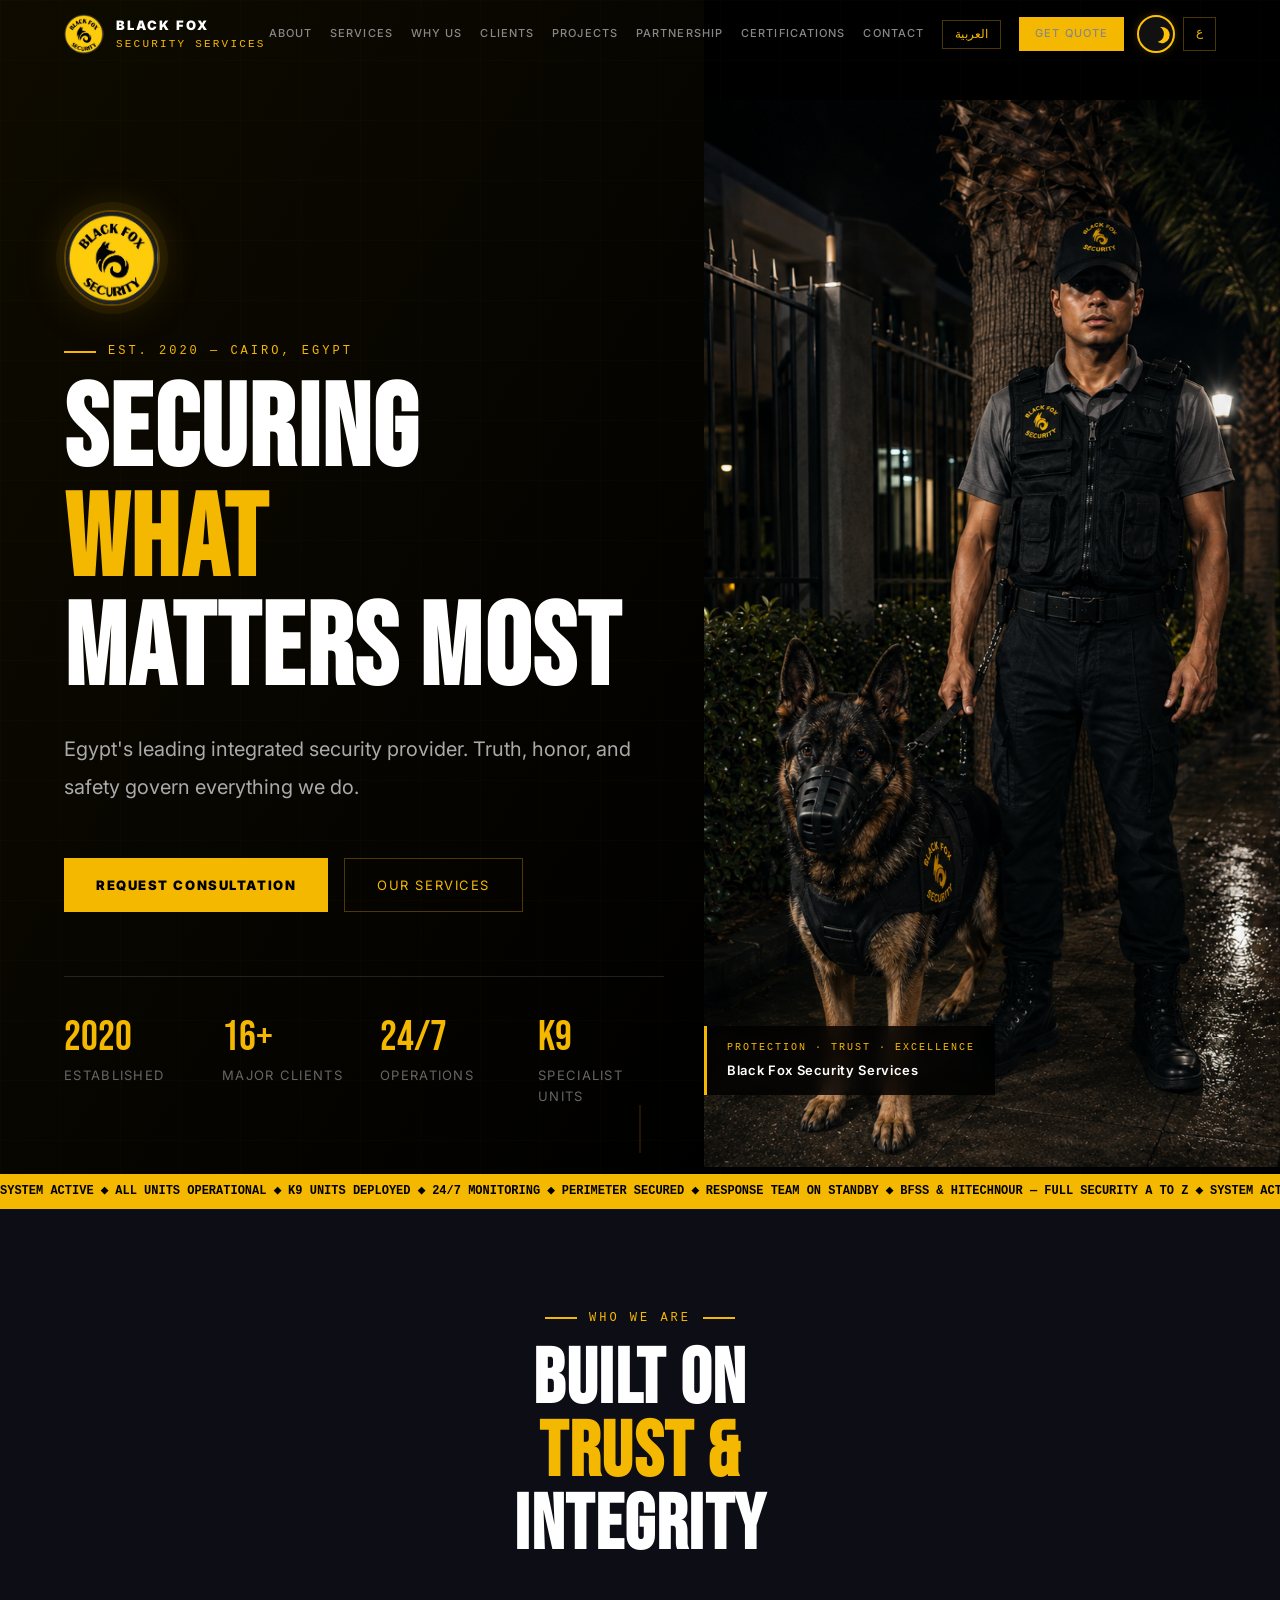
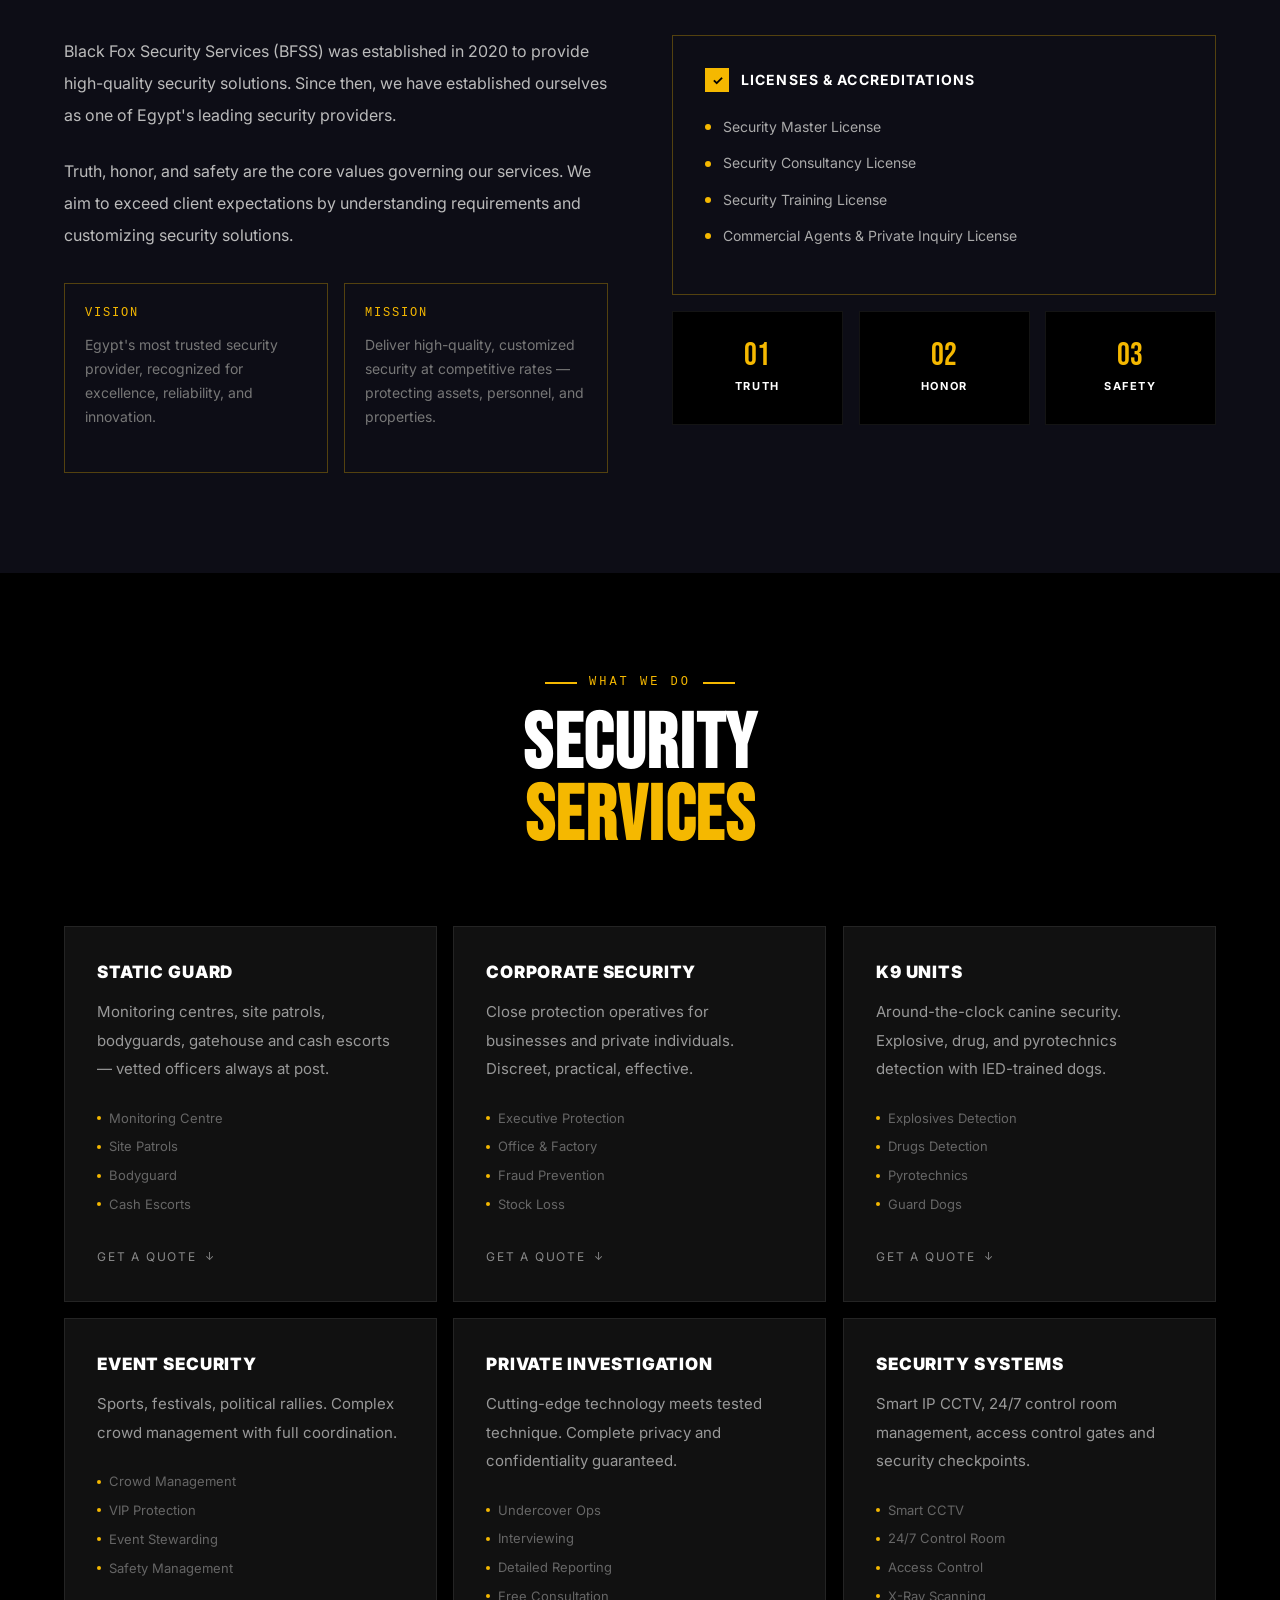
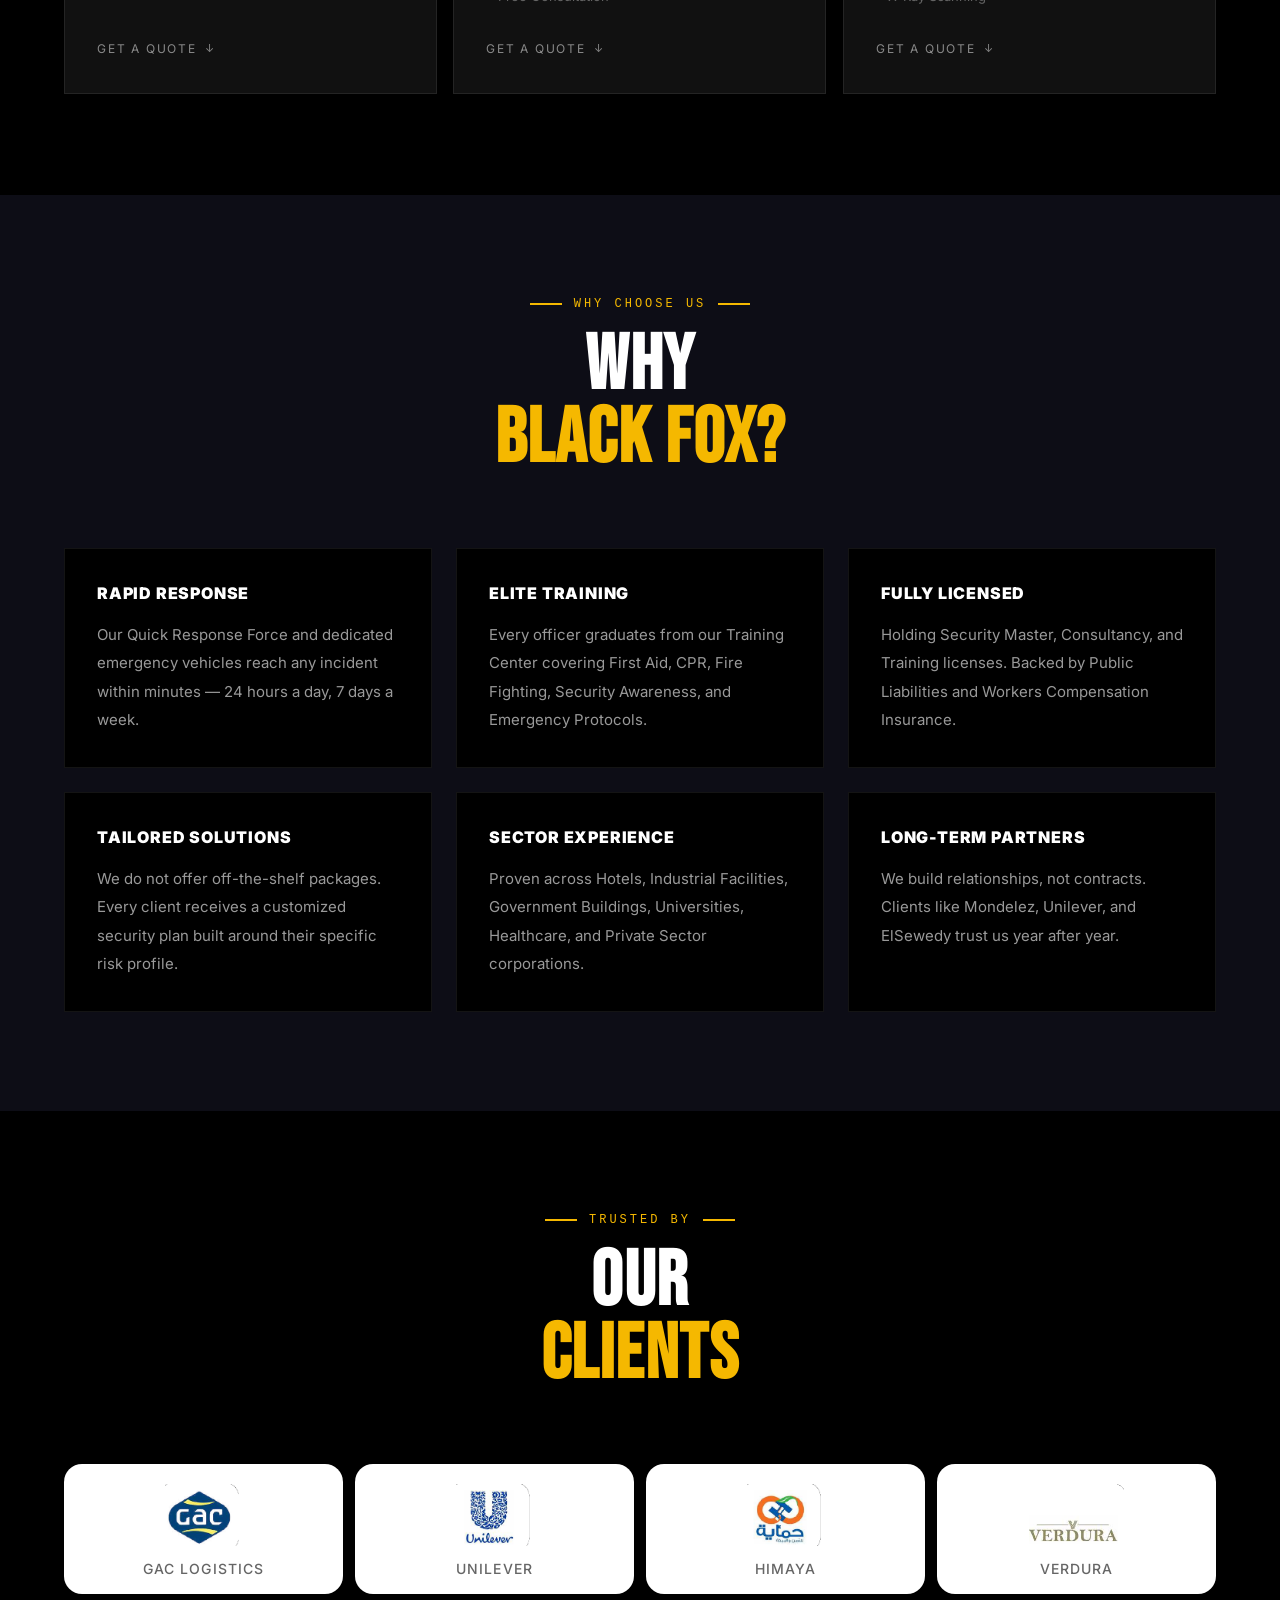
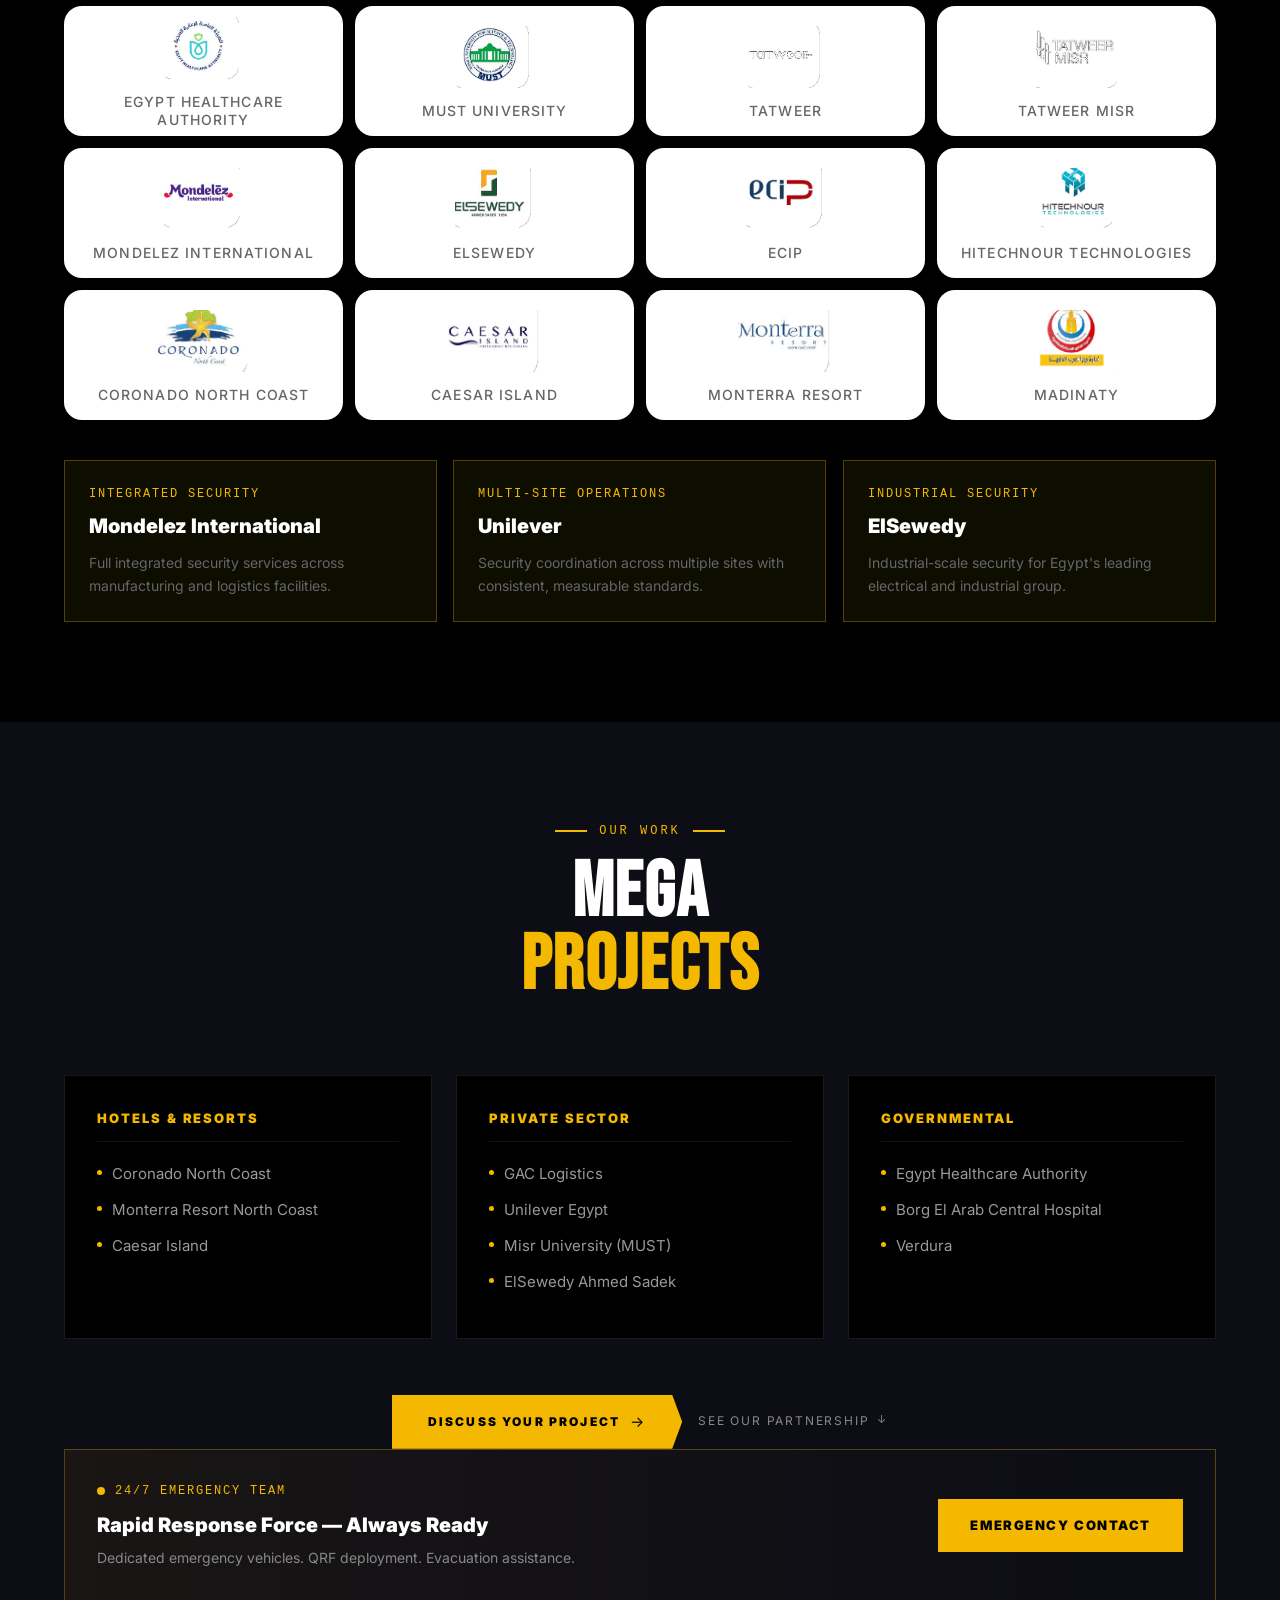
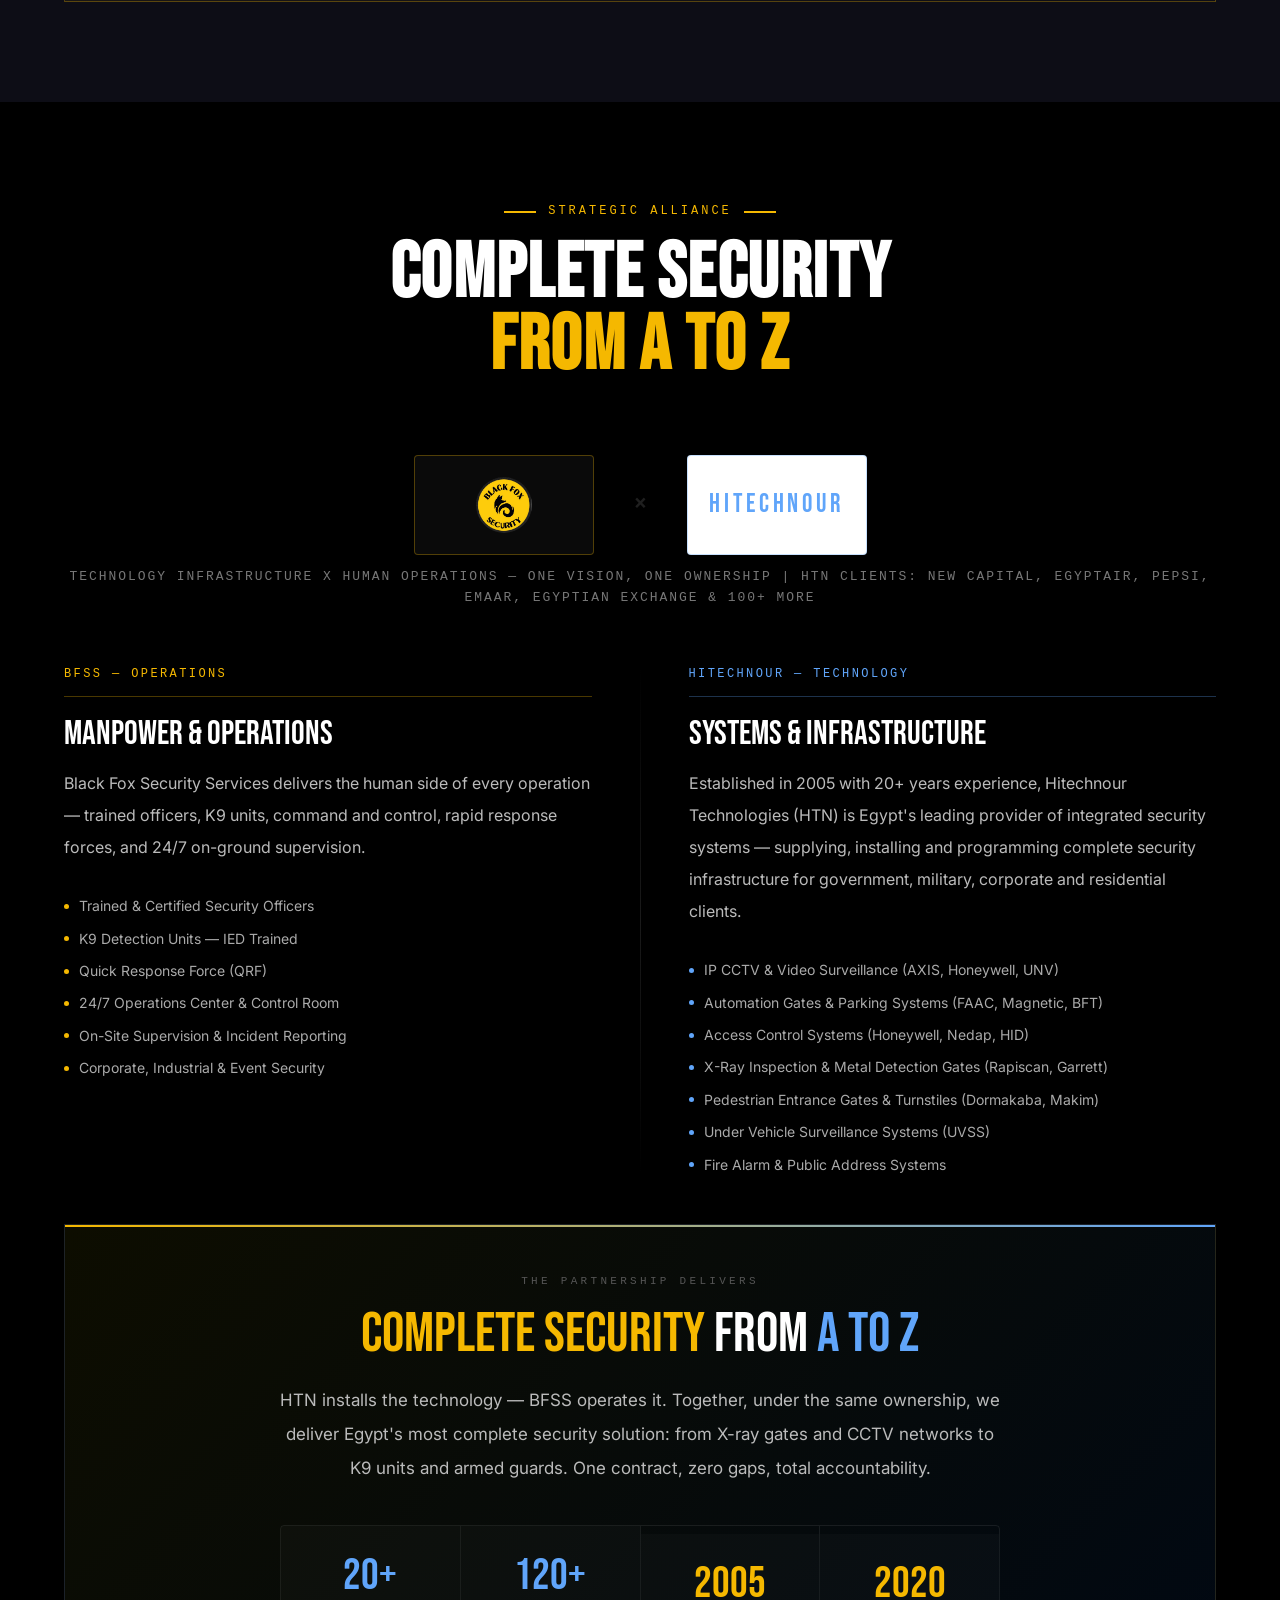
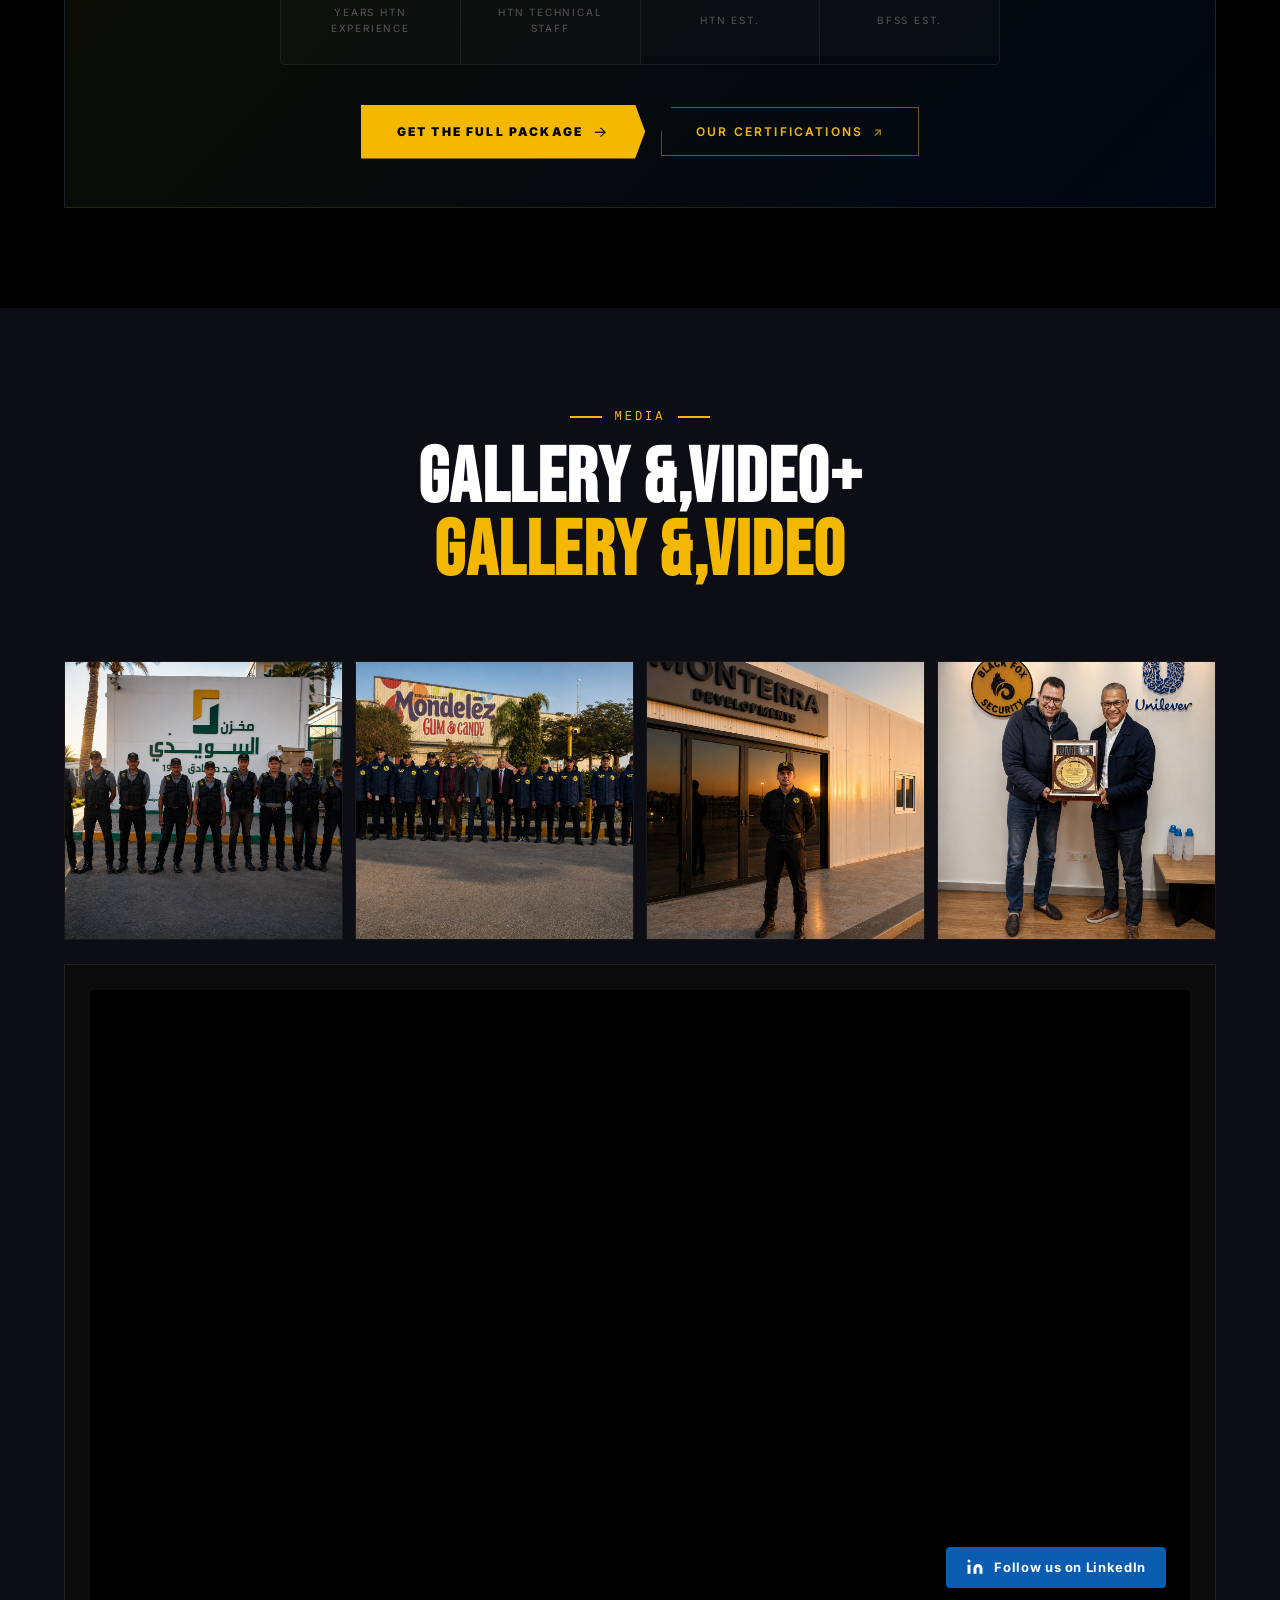
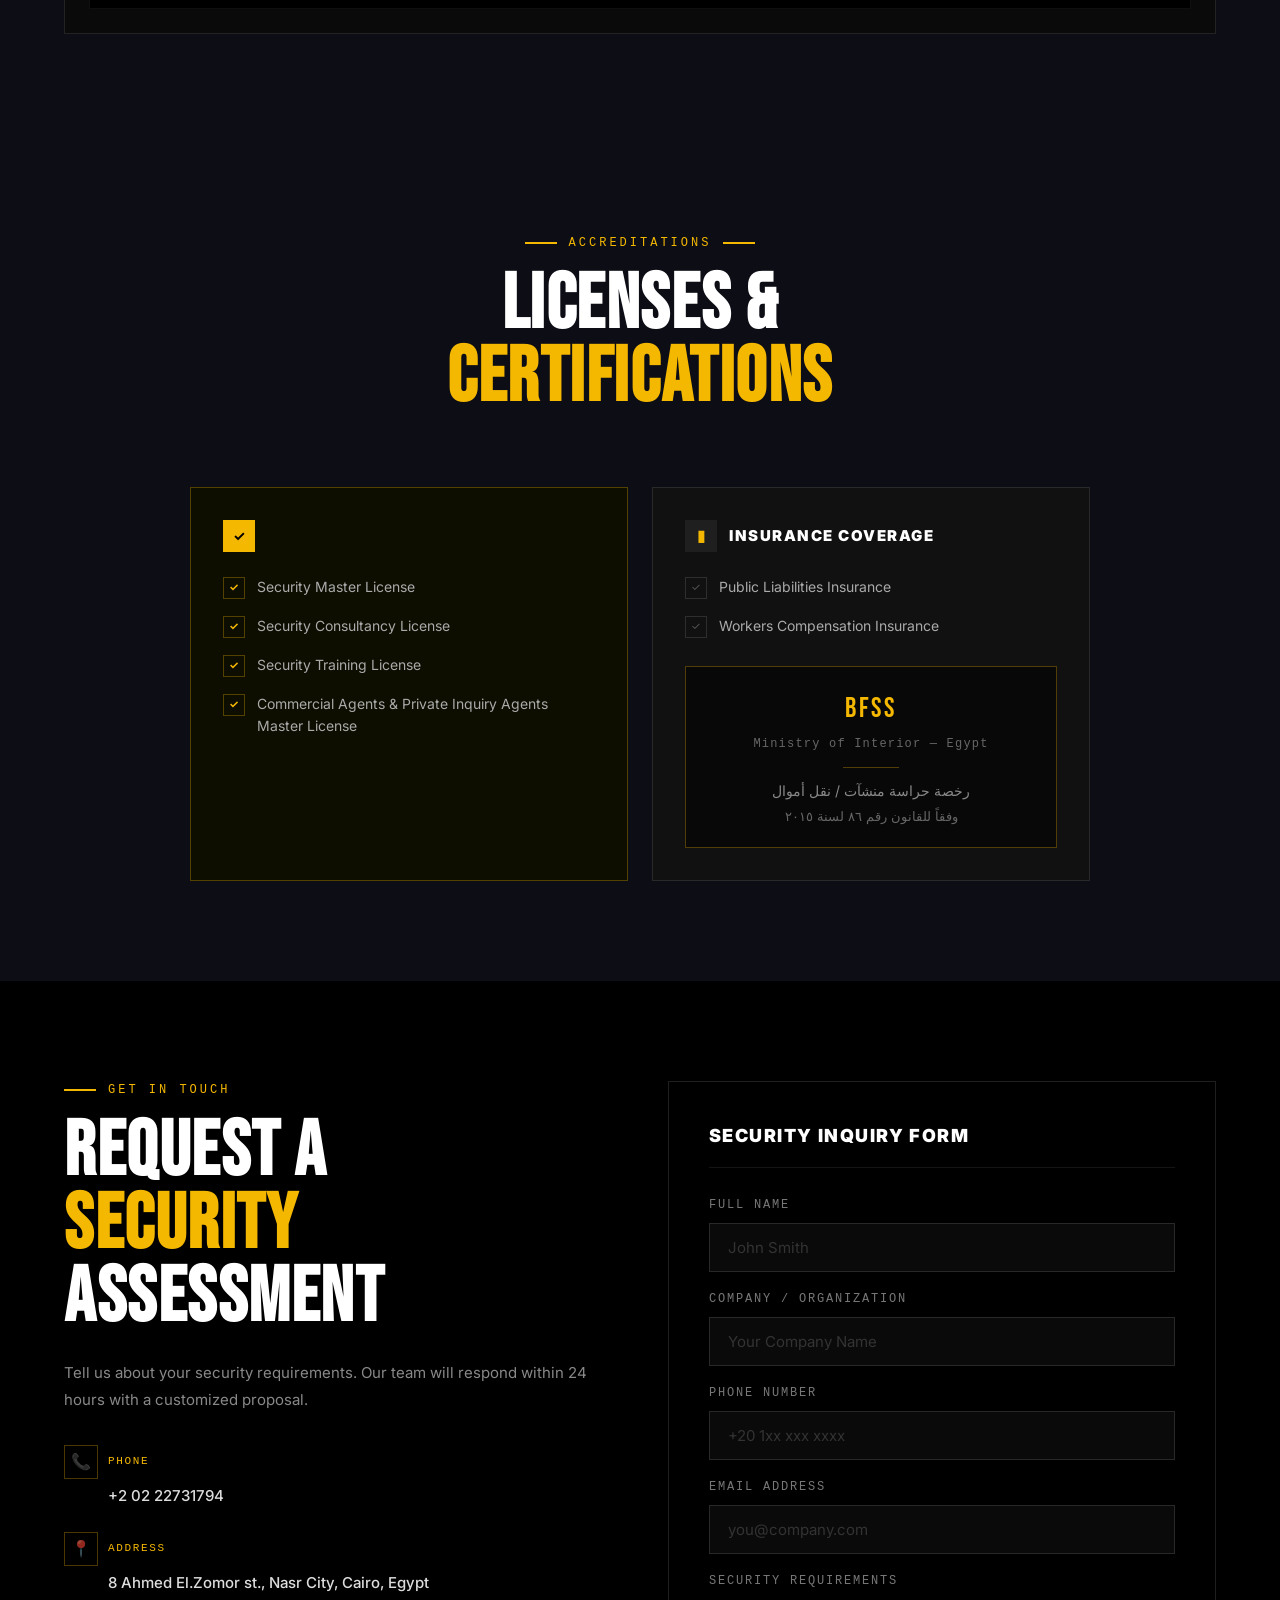
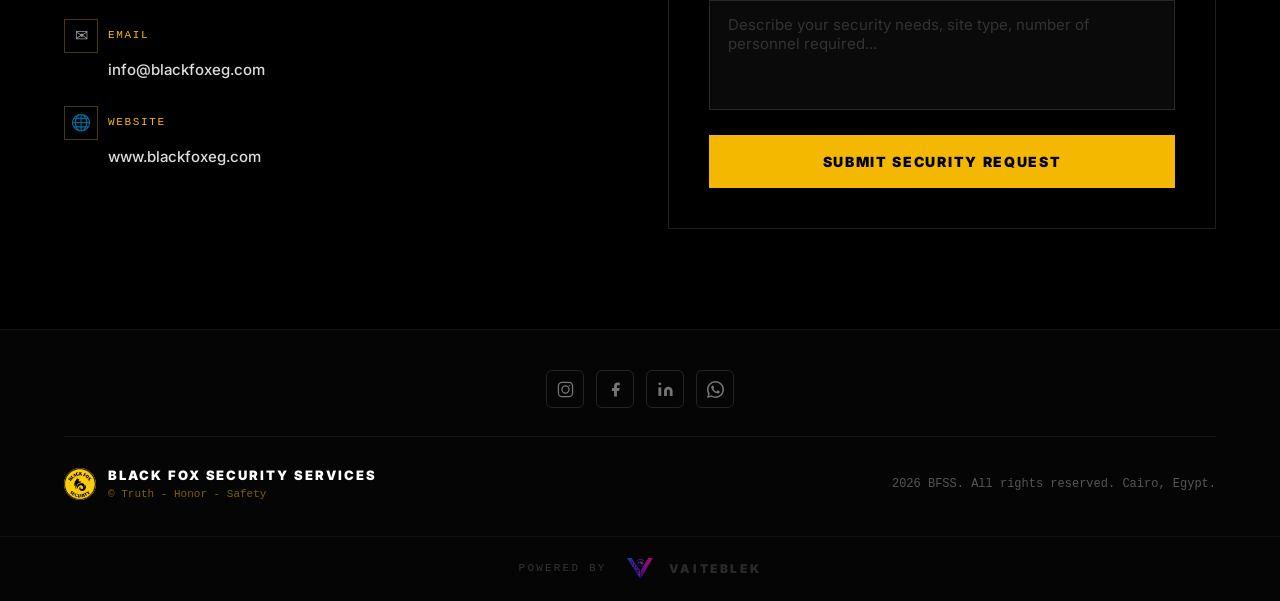
==== index.html @ 3b4cc22f "Update index.html" ====
<!DOCTYPE html>
<html lang="en" dir="ltr">
<head>
<meta charset="UTF-8"/>
<meta name="viewport" content="width=device-width,initial-scale=1.0"/>
<title>Black Fox Security Services</title>
<link rel="preconnect" href="https://fonts.googleapis.com"/>
<link href="https://fonts.googleapis.com/css2?family=Bebas+Neue&family=Inter:wght@400;500;600;700;900&family=Cairo:wght@400;600;700;900&display=swap" rel="stylesheet"/>
<link rel="stylesheet" href="assets/css/main.css">
</head>
<body>

<nav id="nav">
  <div class="wrap nav-i">
    <a href="#home" class="logo">
      <div class="logo-c" id="nav-logo-c" style="background:transparent;padding:0;overflow:hidden"><img src="" alt="Black Fox Security" id="nav-logo-img" style="width:100%;height:100%;object-fit:cover;border-radius:50%"/></div>
      <div><div class="logo-n">Black Fox</div><div class="logo-s">SECURITY SERVICES</div></div>
    </a>
    <div class="nav-links" id="nav-links"></div>
    <div style="display:flex;align-items:center;gap:8px">
<button id="theme-toggle" class="theme-toggle-btn"></button>
<a href="ar.html" class="btn-lang" id="lang-mob">&#1593;</a>
      <button class="hamburger" id="hamburger">&#9776;</button>
    </div>
  </div>
  <div class="mob-menu" id="mob-menu"><div id="mob-links"></div></div>
</nav>

<section id="home">
  <div class="h-grid"></div><div class="h-glow"></div>
  <div class="h-layout">
    <div class="h-col-text">
      <div class="h-content anim-fadeup">
        <div id="h-ey" class="anim-fadeup delay-1"></div>
        <h1 class="h-h1 anim-fadeup delay-2" id="h-h1"></h1>
        <p class="h-sub anim-fadeup delay-3" id="h-sub"></p>
        <div class="h-btns anim-fadeup delay-4">
          <a href="#contact" class="btn-p" id="h-c1"></a>
          <a href="#services" class="btn-s" id="h-c2"></a>
        </div>
        <div class="h-stats" id="h-stats"></div>
      </div>
    </div>
    <div class="h-photo anim-fadeup delay-2">
      <div class="h-photo-badge">
        <div class="h-photo-badge-t">Protection · Trust · Excellence</div>
        <div class="h-photo-badge-v">Black Fox Security Services</div>
      </div>
    </div>
  </div>
  <div class="scroll-l"><div></div></div>
  <!-- TICKER inside hero at bottom -->
  <div class="hero-ticker-wrap">
    <div id="ticker"><span id="tkr"></span></div>
  </div>
</section>

<section id="about">
  <div class="wrap">
    <div class="sec-c"><div id="a-ey" class="anim-fadeup"></div><div id="a-h" class="anim-fadeup delay-1"></div></div>
    <div class="ab-grid anim-fadeup delay-2">
      <div class="ab-text">
        <p id="a-p1"></p><p id="a-p2"></p>
        <div class="ab-cards">
          <div class="ab-card"><div class="ab-clbl" id="a-vl"></div><p id="a-vt"></p></div>
          <div class="ab-card"><div class="ab-clbl" id="a-ml"></div><p id="a-mt"></p></div>
        </div>
      </div>
      <div>
        <div class="lic-box">
          <div class="lic-hdr"><div class="lic-chk">&#10003;</div><span id="a-lict"></span></div>
          <div class="lic-row"><div class="lic-dot"></div><span id="lic1"></span></div>
          <div class="lic-row"><div class="lic-dot"></div><span id="lic2"></span></div>
          <div class="lic-row"><div class="lic-dot"></div><span id="lic3"></span></div>
          <div class="lic-row"><div class="lic-dot"></div><span id="lic4"></span></div>
        </div>
        <div class="vals" id="a-vals"></div>
      </div>
    </div>
  </div>
</section>

<section id="services">
  <div class="wrap">
    <div class="sec-c"><div id="sv-ey" class="anim-fadeup"></div><div id="sv-h" class="anim-fadeup delay-1"></div></div>
    <div class="sv-grid anim-scale delay-2" id="sv-grid"></div>
  </div>
</section>

<section id="why">
  <div class="wrap">
    <div class="sec-c"><div id="wy-ey" class="anim-fadeup"></div><div id="wy-h" class="anim-fadeup delay-1"></div></div>
    <div class="wy-grid anim-scale delay-2" id="wy-grid"></div>
  </div>
</section>

<section id="clients">
  <div class="wrap">
    <div class="sec-c"><div id="cl-ey" class="anim-fadeup"></div><div id="cl-h" class="anim-fadeup delay-1"></div></div>
    <div class="cl-grid anim-fadeup delay-2" id="cl-grid"></div>
    <div class="st-grid anim-fadeup delay-3" id="cl-stories"></div>
  </div>
</section>

<section id="projects">
  <div class="wrap">
    <div class="sec-c"><div id="pr-ey" class="anim-fadeup"></div><div id="pr-h" class="anim-fadeup delay-1"></div></div>
    <div class="pr-grid anim-scale delay-2" id="pr-grid"></div>
    <div class="sec-cta anim-fadeup delay-2" id="pr-cta"></div>
    <div class="emrg anim-fadeup delay-3">
      <div>
        <div class="emrg-badge"><div class="emrg-dot"></div><span id="e-label"></span></div>
        <div class="emrg-t" id="e-title"></div>
        <div class="emrg-s" id="e-sub"></div>
      </div>
      <a href="#contact" class="btn-p" id="e-btn"></a>
    </div>
  </div>
</section>

<section id="partnership">
  <div class="wrap">
    <div class="sec-c"><div id="ps-ey" class="anim-fadeup"></div><div id="ps-h" class="anim-fadeup delay-1"></div></div>
    <div class="ps-logos anim-scale delay-1">
      <div class="ps-logo bfss" style="padding:8px 16px;"><img src="" id="ps-logo-img" alt="Black Fox Security" style="height:56px;width:56px;border-radius:50%;object-fit:cover;display:block;"/></div>
      <div class="ps-x">&#215;</div>
      <div class="ps-logo ht" id="ht-logo-box"><img src="" id="ht-logo-img" class="ht-logo-img" alt="Hitechnour Technologies"/><span class="ht-logo-fallback" style="font-family:var(--bebas);font-size:26px;letter-spacing:.15em;color:#60a5fa;display:none">HITECHNOUR</span></div>
    </div>
    <div class="ps-tagline anim-fadein delay-2" id="ps-tagline"></div>
    <div class="ps-grid anim-fadeup delay-2">
      <div class="ps-col bfss">
        <div class="ps-lbl" id="ps-bfss-lbl"></div>
        <div class="ps-ttl" id="ps-bfss-ttl"></div>
        <p class="ps-desc" id="ps-bfss-desc"></p>
        <ul class="ps-items" id="ps-bfss-items"></ul>
      </div>
      <div class="ps-div"></div>
      <div class="ps-col ht">
        <div class="ps-lbl" id="ps-ht-lbl"></div>
        <div class="ps-ttl" id="ps-ht-ttl"></div>
        <p class="ps-desc" id="ps-ht-desc"></p>
        <ul class="ps-items" id="ps-ht-items"></ul>
      </div>
    </div>
    <div class="ps-result anim-scale delay-3">
      <div class="ps-rlbl" id="ps-rlbl"></div>
      <div class="ps-rttl" id="ps-rttl"></div>
      <p class="ps-rdesc" id="ps-rdesc"></p>
      <div class="ps-stats" id="ps-stats"></div>
    <div class="sec-cta anim-fadeup delay-3" id="ps-cta" style="margin-top:40px"></div>
  </div>
</section>

<section id="media">
  <div class="wrap">
    <div class="sec-c"><div id="md-ey" class="anim-fadeup"></div><div id="md-h" class="anim-fadeup delay-1"></div></div>
    <div class="md-imgs">
      <div class="md-slot md-filled"><img src="assets/images/media/sweydi.png" alt="مخزن السويدي — Black Fox Security" style="display:block"/><div class="md-overlay"><span class="md-caption">مخزن السويدي</span></div></div>
      <div class="md-slot md-filled"><img src="assets/images/media/mondelez_team.png" alt="Mondelēz — Black Fox Security" style="display:block"/><div class="md-overlay"><span class="md-caption">Mondelēz Gum &amp; Candy</span></div></div>
      <div class="md-slot md-filled"><img src="assets/images/media/monterra_guard.png" alt="Monterra Developments — Black Fox Security" style="display:block"/><div class="md-overlay"><span class="md-caption">Monterra Developments</span></div></div>
      <div class="md-slot md-filled"><img src="assets/images/media/unilever_award.png" alt="Unilever — Black Fox Security" style="display:block"/><div class="md-overlay"><span class="md-caption">Unilever</span></div></div>
    </div>
    <div class="vid-wrap">
      <div class="vid-frame" id="vid-frame">
        <video
          src="assets/images/media/k9_patrol.mp4"
          autoplay muted loop playsinline
          class="vid-player"
          poster=""
        ></video>
        <div class="vid-overlay">
          <a href="https://www.linkedin.com/company/black-fox-security-services-bfss-60b719219"
             target="_blank" rel="noopener"
             class="vid-li-btn">
            <svg viewBox="0 0 24 24" fill="currentColor" style="width:18px;height:18px"><path d="M16 8a6 6 0 0 1 6 6v7h-4v-7a2 2 0 0 0-4 0v7h-4v-7a6 6 0 0 1 6-6z"/><rect x="2" y="9" width="4" height="12"/><circle cx="4" cy="4" r="2"/></svg>
            <span id="vid-li-label">Follow us on LinkedIn</span>
          </a>
        </div>
      </div>
    </div>
  </div>
</section>

<section id="certs">
  <div class="wrap">
    <div class="sec-c"><div id="cr-ey" class="anim-fadeup"></div><div id="cr-h" class="anim-fadeup delay-1"></div></div>
    <div class="cr-grid anim-fadeup delay-2">
      <div class="cr-box">
        <div class="cr-hdr"><div class="cr-ico">&#10003;</div><h3 id="cr-ll"></h3></div>
        <div id="cr-lics"></div>
      </div>
      <div class="cr-box2">
        <div class="cr-hdr"><div class="cr-ico2">&#9646;</div><h3 id="cr-il"></h3></div>
        <div id="cr-ins"></div>
        <div class="cr-plate">
          <div class="cr-plate-brand">BFSS</div>
          <div class="cr-plate-sub">Ministry of Interior &mdash; Egypt</div>
          <div class="cr-plate-div"></div>
          <div class="cr-plate-ar">&#1585;&#1582;&#1589;&#1577; &#1581;&#1585;&#1575;&#1587;&#1577; &#1605;&#1606;&#1588;&#1570;&#1578; / &#1606;&#1602;&#1604; &#1571;&#1605;&#1608;&#1575;&#1604;</div>
          <div class="cr-plate-ar2">&#1608;&#1601;&#1602;&#1575;&#1611; &#1604;&#1604;&#1602;&#1575;&#1606;&#1608;&#1606; &#1585;&#1602;&#1605; &#1640;&#1638; &#1604;&#1587;&#1606;&#1577; &#1634;&#1632;&#1633;&#1637;</div>
        </div>
      </div>
    </div>
  </div>
</section>

<section id="contact">
  <div class="wrap">
    <div class="ct-grid anim-fadeup delay-1">
      <div>
        <div id="ct-ey" class="anim-fadeup"></div>
        <div id="ct-h"></div>
        <p id="ct-sub" style="color:#888;margin-top:24px;line-height:1.8;font-size:15px"></p>
        <div class="ct-info-items" id="ct-info"></div>
      </div>
      <div class="ct-form">
        <form id="ct-form" onsubmit="submitForm(event)">
          <div class="form-ttl" id="ct-ftitle"></div>
          <div id="ct-fields"></div>
          <button type="submit" class="form-sub" id="ct-submit"></button>
        </form>
        <div class="form-ok" id="ct-ok">
          <div class="ok-ico">&#10003;</div>
          <div class="ok-ttl" id="ct-sttl"></div>
          <div class="ok-msg" id="ct-smsg"></div>
        </div>
      </div>
    </div>
  </div>
</section>

<footer>
  <div class="wrap">
    <div class="ft-main">

      <!-- ① Social icons — full width, perfectly centered -->
      <div class="ft-social-bar">
        <div class="ft-social">
          <a href="https://www.instagram.com/blackfoxegsecurity?igsi=MTMwbHVkeTRtbTA5Nw==" target="_blank" rel="noopener" class="ft-soc-link" aria-label="Instagram">
          <svg viewBox="0 0 24 24" fill="none" stroke="currentColor" stroke-width="1.8" stroke-linecap="round" stroke-linejoin="round"><rect x="2" y="2" width="20" height="20" rx="5"/><circle cx="12" cy="12" r="5"/><circle cx="17.5" cy="6.5" r="1" fill="currentColor" stroke="none"/></svg>
        </a>
        <a href="https://www.facebook.com/share/19FrDhHLax/" target="_blank" rel="noopener" class="ft-soc-link" aria-label="Facebook">
          <svg viewBox="0 0 24 24" fill="currentColor"><path d="M18 2h-3a5 5 0 0 0-5 5v3H7v4h3v8h4v-8h3l1-4h-4V7a1 1 0 0 1 1-1h3z"/></svg>
        </a>
        <a href="https://www.linkedin.com/in/black-fox-security-services-bfss-60b719219" target="_blank" rel="noopener" class="ft-soc-link" aria-label="LinkedIn">
          <svg viewBox="0 0 24 24" fill="currentColor"><path d="M16 8a6 6 0 0 1 6 6v7h-4v-7a2 2 0 0 0-2-2 2 2 0 0 0-2 2v7h-4v-7a6 6 0 0 1 6-6z"/><rect x="2" y="9" width="4" height="12"/><circle cx="4" cy="4" r="2"/></svg>
        </a>
        <a href="https://wa.me/201100092507" target="_blank" rel="noopener" class="ft-soc-link ft-soc-wa" aria-label="WhatsApp">
          <svg viewBox="0 0 24 24" fill="currentColor"><path d="M17.472 14.382c-.297-.149-1.758-.867-2.03-.967-.273-.099-.471-.148-.67.15-.197.297-.767.966-.94 1.164-.173.199-.347.223-.644.075-.297-.15-1.255-.463-2.39-1.475-.883-.788-1.48-1.761-1.653-2.059-.173-.297-.018-.458.13-.606.134-.133.298-.347.446-.52.149-.174.198-.298.298-.497.099-.198.05-.371-.025-.52-.075-.149-.669-1.612-.916-2.207-.242-.579-.487-.5-.669-.51-.173-.008-.371-.01-.57-.01-.198 0-.52.074-.792.372-.272.297-1.04 1.016-1.04 2.479 0 1.462 1.065 2.875 1.213 3.074.149.198 2.096 3.2 5.077 4.487.709.306 1.262.489 1.694.625.712.227 1.36.195 1.871.118.571-.085 1.758-.719 2.006-1.413.248-.694.248-1.289.173-1.413-.074-.124-.272-.198-.57-.347z"/><path d="M12 0C5.373 0 0 5.373 0 12c0 2.123.556 4.116 1.528 5.847L.057 23.903l6.204-1.628A11.945 11.945 0 0 0 12 24c6.627 0 12-5.373 12-12S18.627 0 12 0zm0 21.818a9.818 9.818 0 0 1-5.003-1.367l-.36-.214-3.722.976.995-3.63-.234-.374A9.783 9.783 0 0 1 2.182 12C2.182 6.584 6.584 2.182 12 2.182S21.818 6.584 21.818 12 17.416 21.818 12 21.818z"/></svg>
        </a>
        </div>
      </div>

      <!-- ② Brand + copyright below social -->
      <div class="ft-bottom">
        <div class="ft-logo">
          <div class="ft-logo-c" id="ft-logo-c" style="overflow:hidden;padding:0">
            <img src="" id="ft-logo-img" style="width:100%;height:100%;object-fit:cover;border-radius:50%"/>
          </div>
          <div>
            <div class="ft-brand">Black Fox Security Services</div>
            <div class="ft-tag" id="ft-tag"></div>
          </div>
        </div>
        <div class="ft-copy" id="ft-copy"></div>
      </div>

    </div>
  </div>
  <div class="ft-pw">
    <span>Powered by</span>
    <a href="https://www.vaiteblek.com" target="_blank" rel="noopener noreferrer" class="ft-vtbl">
      <img src="assets/images/vaiteblek.png" class="ft-vtbl-img" alt="Vaiteblek"/>
      <span class="ft-vtbl-n">VAITEBLEK</span>
    </a>
  </div>
</footer>


<script src="assets/js/main.js"></script>
<script>
document.addEventListener('DOMContentLoaded', () => {
    const toggleButtons = document.querySelectorAll('.theme-toggle-btn, #theme-toggle');
    
    if (localStorage.getItem('theme') === 'day') {
        document.body.classList.add('day-mode');
    }

    toggleButtons.forEach(btn => {
        btn.addEventListener('click', (event) => {
            event.preventDefault();
            event.stopPropagation();
            
            document.body.classList.toggle('day-mode');
            
            if (document.body.classList.contains('day-mode')) {
                localStorage.setItem('theme', 'day');
            } else {
                localStorage.setItem('theme', 'night');
            }
        });
    });
});
</script>
</body>
</html>
---- assets/css/main.css ----
*,*::before,*::after{box-sizing:border-box;margin:0;padding:0}
html{scroll-behavior:smooth; max-width:100%; overflow-x:hidden;}
body{background:#000;color:#fff;font-family:'Inter',sans-serif;line-height:1.6; max-width:100%; overflow-x:hidden;}
body.rtl{font-family:'Cairo','Inter',sans-serif}
img{max-width:100%;display:block}
a{text-decoration:none;color:inherit}
:root{
  --gold:#F5B800;--gold-dim:rgba(245,184,0,.12);--gold-b:rgba(245,184,0,.3);
  --dark:#0D0D16;--card:#111;--card2:#0a0a0a;
  --g1:#C8C8C8;--g2:#888;--g3:#555;--g4:#222;
  --bebas:'Bebas Neue',sans-serif;
}
.wrap{max-width:1200px;margin:0 auto;padding:0 24px}
section{padding:100px 0}
#ticker{background:var(--gold);color:#000;font-family:monospace;font-size:12px;font-weight:700;padding:8px 0;overflow:hidden;white-space:nowrap;z-index:10;position:relative}
#tkr{display:inline-block;animation:tkr 45s linear infinite}
@keyframes tkr{from{transform:translateX(0)}to{transform:translateX(-50%)}}
.hero-ticker-wrap{position:absolute;bottom:0;left:0;right:0;z-index:10}
nav{position:fixed;top:0;left:0;right:0;z-index:99;transition:background .4s}
nav.scrolled{background:rgba(0,0,0,.95);backdrop-filter:blur(12px);box-shadow:0 4px 40px rgba(0,0,0,.6)}
.nav-i{display:flex;align-items:center;justify-content:space-between;height:68px}
.logo{display:flex;align-items:center;gap:12px}
.logo-c{width:40px;height:40px;background:var(--gold);border-radius:50%;display:flex;align-items:center;justify-content:center;font-weight:900;font-size:13px;color:#000;flex-shrink:0}
.logo-n{font-weight:900;font-size:13px;letter-spacing:.15em;text-transform:uppercase;color:#fff}
.logo-s{color:var(--gold);font-size:11px;letter-spacing:.2em;font-family:monospace}
.nav-links{display:flex;align-items:center;gap:18px}
.nav-links a{color:#888;font-size:11px;font-weight:500;letter-spacing:.1em;text-transform:uppercase;transition:color .2s}
.nav-links a:hover{color:var(--gold)}
.btn-lang{border:1px solid var(--gold-b);color:var(--gold);padding:6px 12px;font-size:12px;font-family:monospace;cursor:pointer;background:transparent;transition:background .2s}
.btn-lang:hover{background:var(--gold-dim)}
.btn-quote{background:var(--gold);color:#000;padding:8px 16px;font-size:11px;font-weight:900;letter-spacing:.1em;text-transform:uppercase;white-space:nowrap;display:inline-block}
.btn-quote:hover{background:#ffd000}
.hamburger{display:none;background:none;border:none;color:var(--gold);font-size:22px;cursor:pointer}
.mob-menu{background:rgba(0,0,0,.98);border-top:1px solid rgba(255,255,255,.08);padding:16px 24px;display:none}
.mob-menu a{display:block;color:#ccc;font-size:14px;text-transform:uppercase;letter-spacing:.1em;padding:12px 0;border-bottom:1px solid rgba(255,255,255,.05);transition:color .2s}
.mob-menu a:hover{color:var(--gold)}
.mob-quote{background:var(--gold)!important;color:#000!important;text-align:center;padding:14px!important;font-weight:900;border:none!important;margin-top:8px;display:block}
.ey{display:flex;align-items:center;gap:12px;margin-bottom:16px}
.ey.c{justify-content:center}
.ey::before,.ey::after{content:'';width:32px;height:2px;background:var(--gold);flex-shrink:0}
.ey:not(.c)::after{display:none}
.ey span{color:var(--gold);font-family:monospace;font-size:12px;letter-spacing:.25em;text-transform:uppercase}
.sh{font-family:var(--bebas);font-size:clamp(2.8rem,6vw,5rem);line-height:.95;letter-spacing:.02em}
body.rtl .sh{font-family:'Cairo',sans-serif;font-weight:900;font-size:clamp(2.2rem,5vw,4rem);line-height:1.15;letter-spacing:0}
body.rtl .h-h1{font-family:'Cairo',sans-serif;font-weight:900;font-size:clamp(2.8rem,8vw,6rem);line-height:1.1;letter-spacing:0}
.sh .g{color:var(--gold)}
.sec-c{text-align:center;margin-bottom:72px}
/* ── HERO BASE ─────────────────────────────────────────────────────────── */
#home{min-height:100vh;display:flex;align-items:center;position:relative;overflow:hidden;background:#000;padding-bottom:42px;}
.h-grid{position:absolute;inset:0;opacity:.05;background-image:linear-gradient(rgba(245,184,0,.3) 1px,transparent 1px),linear-gradient(90deg,rgba(245,184,0,.3) 1px,transparent 1px);background-size:60px 60px}
.h-glow{position:absolute;left:0;top:0;width:55%;height:100%;background:linear-gradient(to bottom right,rgba(245,184,0,.06),transparent)}

/* ── HERO LAYOUT: DESKTOP (>1024px) — side-by-side ── */
.h-layout{display:grid;grid-template-columns:55fr 45fr;min-height:100vh;width:100%;position:relative;align-items:stretch}
.h-col-text{display:flex;align-items:center;padding:0 40px 0 max(24px,calc((100vw - 1200px)/2 + 24px));z-index:2;position:relative}
.h-content{position:relative;padding-top:110px;padding-bottom:60px;width:100%}
.h-photo{position:relative;overflow:hidden;min-height:100vh;background: url('../images/hero.png') center/cover no-repeat;}
.h-photo-badge{position:absolute;bottom:72px;left:0;z-index:2;background:rgba(0,0,0,.8);border-left:3px solid var(--gold);padding:14px 20px;backdrop-filter:blur(8px)}
.h-photo-badge-t{font-family:monospace;font-size:10px;color:var(--gold);letter-spacing:.2em;text-transform:uppercase;margin-bottom:4px}
.h-photo-badge-v{font-size:13px;color:#fff;font-weight:600;letter-spacing:.05em}

/* ── TABLET (641px – 1024px) — stacked: photo top-right inset ── */
@media(max-width:1024px) and (min-width:641px){
  .h-layout{grid-template-columns:1fr;min-height:100vh;position:relative}
  /* photo becomes absolute right-side panel, half width */
  .h-photo{
    position:absolute;right:0;top:0;bottom:0;
    width:42%;min-height:unset;
    z-index:0;
  }
  .h-photo::before{
    background:linear-gradient(to right,#000 0%,rgba(0,0,0,.2) 40%,transparent 65%),
               linear-gradient(to top,rgba(0,0,0,.5) 0%,transparent 25%);
  }
  .h-photo::after{background:rgba(0,0,0,.3)}
  .h-photo-badge{bottom:72px;left:auto;right:0;border-left:none;border-right:3px solid var(--gold);text-align:right}
  .h-col-text{
    padding:0 24px;
    padding-left:max(24px,calc((100vw - 960px)/2 + 24px));
    z-index:2;position:relative;
    width:65%;
    min-height:100vh;align-items:center;
  }
  .h-content{padding-top:100px;padding-bottom:60px}
}

/* ── MOBILE (≤640px) — photo behind text as background ── */
@media(max-width:640px){
  .h-layout{grid-template-columns:1fr;min-height:100svh;position:relative}
  /* Photo fills full section as bg */
  .h-photo{
    position:absolute;inset:0;
    width:100%;height:100%;min-height:unset;
    z-index:0;
  }
  .h-photo img{object-position:55% 3%}
  /* Bottom-heavy gradient: image visible at top, text readable at bottom */
  .h-photo::before{
    background:
      linear-gradient(to top,rgba(0,0,0,.96) 0%,rgba(0,0,0,.7) 38%,rgba(0,0,0,.15) 65%,transparent 85%);
  }
  .h-photo-badge{display:none}
  .h-col-text{
    position:relative;z-index:2;
    width:100%;padding:0 20px;
    min-height:100svh;align-items:flex-end;
    display:flex;
  }
  .h-content{
    padding-top:0;padding-bottom:72px;
    width:100%;
  }
  .h-sub{font-size:15px;margin-bottom:32px}
  .h-h1{font-size:clamp(2.8rem,13vw,4.5rem)}
  .h-stats{grid-template-columns:repeat(2,1fr);gap:20px;margin-top:40px}
  .btn-p,.btn-s{padding:13px 22px;font-size:12px}
}
.h-h1{font-family:var(--bebas);font-size:clamp(3rem,9vw,7.5rem);line-height:.95;letter-spacing:.02em;margin-bottom:24px}
.h-h1 .g{color:var(--gold)}
.h-sub{color:#aaa;font-size:20px;max-width:600px;margin-bottom:52px;line-height:1.9}
.h-btns{display:flex;flex-wrap:wrap;gap:16px}
.btn-p{background:var(--gold);color:#000;padding:16px 32px;font-weight:900;font-size:13px;letter-spacing:.12em;text-transform:uppercase;transition:background .2s,transform .2s;display:inline-block}
.btn-p:hover{background:#ffd000;transform:scale(1.03)}
.btn-s{border:1px solid var(--gold-b);color:var(--gold);padding:16px 32px;font-size:13px;letter-spacing:.12em;text-transform:uppercase;transition:all .2s;display:inline-block}
.btn-s:hover{border-color:var(--gold);background:var(--gold-dim)}

/* ── SECTION CTA STRIP ─────────────────────────────────────────────────── */
.sec-cta{
  display:flex;align-items:center;justify-content:center;
  gap:16px;margin-top:56px;flex-wrap:wrap;
}

/* ── btn-cta-gold: shimmer sweep + lift ── */
@keyframes shimmer{
  0%{transform:translateX(-110%) skewX(-20deg)}
  100%{transform:translateX(210%) skewX(-20deg)}
}
@keyframes arrowPop{
  0%{transform:translateX(0)}
  40%{transform:translateX(6px)}
  70%{transform:translateX(2px)}
  100%{transform:translateX(5px)}
}
@keyframes ripple{
  to{transform:scale(4);opacity:0}
}
.btn-cta-gold{
  position:relative;overflow:hidden;
  background:var(--gold);color:#000;
  padding:15px 36px;
  font-weight:900;font-size:12px;letter-spacing:.18em;text-transform:uppercase;
  display:inline-flex;align-items:center;gap:10px;
  transition:background .25s,transform .2s,box-shadow .25s;
  clip-path:polygon(0 0,calc(100% - 10px) 0,100% 50%,calc(100% - 10px) 100%,0 100%);
  cursor:pointer;
}
/* shimmer layer */
.btn-cta-gold::before{
  content:'';
  position:absolute;inset:0;
  background:linear-gradient(105deg,transparent 35%,rgba(255,255,255,.45) 50%,transparent 65%);
  transform:translateX(-110%) skewX(-20deg);
  pointer-events:none;
}
.btn-cta-gold:hover::before{
  animation:shimmer .55s ease forwards;
}
/* arrow */
.btn-cta-gold::after{
  content:'→';font-size:15px;font-weight:400;
  display:inline-block;
  transition:transform .25s cubic-bezier(.34,1.56,.64,1);
}
.btn-cta-gold:hover{
  background:#ffd000;
  transform:translateY(-3px);
  box-shadow:0 10px 32px rgba(245,184,0,.4),0 4px 12px rgba(245,184,0,.25);
}
.btn-cta-gold:hover::after{animation:arrowPop .35s ease forwards}
.btn-cta-gold:active{transform:translateY(-1px);box-shadow:0 4px 14px rgba(245,184,0,.3)}

/* ── btn-cta-outline: border-fill wipe + arrow ── */
@keyframes borderFill{
  from{background-size:0% 100%}
  to{background-size:100% 100%}
}
.btn-cta-outline{
  position:relative;
  border:1px solid rgba(245,184,0,.45);color:var(--gold);
  padding:14px 34px;
  font-size:12px;font-weight:600;letter-spacing:.18em;text-transform:uppercase;
  display:inline-flex;align-items:center;gap:10px;
  transition:color .25s,border-color .25s,transform .2s,box-shadow .2s;
  clip-path:polygon(10px 0,100% 0,100% 100%,0 100%,0 50%);
  overflow:hidden;
  cursor:pointer;
}
/* fill wipe */
.btn-cta-outline::before{
  content:'';position:absolute;inset:0;
  background:var(--gold);
  transform:scaleX(0);
  transform-origin:left center;
  transition:transform .3s cubic-bezier(.22,.61,.36,1);
  z-index:-1;
}

.btn-cta-outline:hover::before{transform:scaleX(1)}
.btn-cta-outline:hover{color:#000;border-color:var(--gold);transform:translateY(-2px);box-shadow:0 6px 20px rgba(245,184,0,.2)}
.btn-cta-outline::after{
  content:'↗';font-size:12px;
  display:inline-block;
  transition:transform .25s cubic-bezier(.34,1.56,.64,1),opacity .2s;
  opacity:.7;
}
.btn-cta-outline:hover::after{transform:translate(2px,-2px);opacity:1}

/* ── btn-cta-ghost: underline grow + nudge ── */
@keyframes ghostNudge{
  0%{transform:translateY(0)}
  35%{transform:translateY(4px)}
  65%{transform:translateY(2px)}
  100%{transform:translateY(4px)}
}
.btn-cta-ghost{
  position:relative;
  color:#888;font-size:12px;letter-spacing:.15em;text-transform:uppercase;
  display:inline-flex;align-items:center;gap:8px;
  padding-bottom:3px;
  cursor:pointer;
}
.btn-cta-ghost::before{
  content:'';position:absolute;bottom:0;left:0;right:0;height:1px;
  background:var(--gold);
  transform:scaleX(0);transform-origin:left;
  transition:transform .3s cubic-bezier(.22,.61,.36,1);
}
.btn-cta-ghost:hover{color:var(--gold)}
.btn-cta-ghost:hover::before{transform:scaleX(1)}
.btn-cta-ghost::after{content:'↓';font-size:11px;transition:transform .25s}
.btn-cta-ghost:hover::after{animation:ghostNudge .5s ease forwards}

/* ── hero buttons (btn-p / btn-s) ── */
.btn-p{
  position:relative;overflow:hidden;
  background:var(--gold);color:#000;padding:16px 32px;
  font-weight:900;font-size:13px;letter-spacing:.12em;text-transform:uppercase;
  display:inline-flex;align-items:center;gap:8px;
  transition:background .25s,transform .2s,box-shadow .25s;
}
.btn-p::before{
  content:'';position:absolute;inset:0;
  background:linear-gradient(105deg,transparent 35%,rgba(255,255,255,.4) 50%,transparent 65%);
  transform:translateX(-110%) skewX(-20deg);pointer-events:none;
}
.btn-p:hover::before{animation:shimmer .5s ease forwards}
.btn-p:hover{background:#ffd000;transform:translateY(-2px);box-shadow:0 8px 28px rgba(245,184,0,.35)}
.btn-s{
  border:1px solid var(--gold-b);color:var(--gold);
  padding:16px 32px;font-size:13px;letter-spacing:.12em;text-transform:uppercase;
  display:inline-flex;align-items:center;gap:8px;
  transition:all .25s;position:relative;overflow:hidden;
}
.btn-s::before{
  content:'';position:absolute;inset:0;
  background:var(--gold);transform:scaleX(0);transform-origin:left;
  transition:transform .28s cubic-bezier(.22,.61,.36,1);z-index:0;
}
.btn-s span,.btn-s{position:relative;z-index:1}
.btn-s:hover::before{transform:scaleX(1)}
.btn-s:hover{color:#000;border-color:var(--gold)}

/* ── nav btn-quote ── */
.btn-quote{
  position:relative;overflow:hidden;
  background:var(--gold);color:#000;padding:8px 16px;
  font-size:11px;font-weight:900;letter-spacing:.1em;text-transform:uppercase;
  display:inline-block;
  transition:background .2s,transform .18s;
}
.btn-quote::before{
  content:'';position:absolute;inset:0;
  background:linear-gradient(105deg,transparent 35%,rgba(255,255,255,.4) 50%,transparent 65%);
  transform:translateX(-110%) skewX(-20deg);pointer-events:none;
}
.btn-quote:hover::before{animation:shimmer .45s ease forwards}
.btn-quote:hover{background:#ffd000;transform:translateY(-1px)}
.h-stats{display:grid;grid-template-columns:repeat(4,1fr);gap:32px;margin-top:64px;padding-top:40px;border-top:1px solid rgba(255,255,255,.12)}
.sv{font-family:var(--bebas);font-size:42px;color:var(--gold);line-height:1}
.sl{font-size:13px;color:#666;text-transform:uppercase;letter-spacing:.1em;margin-top:6px}
.scroll-l{position:absolute;bottom:56px;left:50%;transform:translateX(-50%);opacity:.25}
.scroll-l div{width:1px;height:48px;background:var(--gold);animation:pulse 2s infinite;margin:0 auto}
@keyframes pulse{0%,100%{opacity:1}50%{opacity:.3}}
#about{background:var(--dark)}
.ab-grid{display:grid;grid-template-columns:1fr 1fr;gap:64px;align-items:start}
.ab-text p{color:#bbb;font-size:16px;line-height:2;margin-bottom:24px}
.ab-cards{display:grid;grid-template-columns:1fr 1fr;gap:16px;margin-top:32px}
.ab-card{border:1px solid var(--gold-b);padding:20px}
.ab-clbl{color:var(--gold);font-family:monospace;font-size:12px;letter-spacing:.15em;text-transform:uppercase;margin-bottom:10px}
.ab-card p{color:#777;font-size:14px;line-height:1.7}
.lic-box{border:1px solid var(--gold-b);padding:32px;margin-bottom:16px}
.lic-hdr{display:flex;align-items:center;gap:12px;margin-bottom:24px}
.lic-chk{width:24px;height:24px;background:var(--gold);display:flex;align-items:center;justify-content:center;color:#000;font-size:13px;font-weight:700;flex-shrink:0}
.lic-hdr span{color:#fff;font-weight:700;text-transform:uppercase;letter-spacing:.08em;font-size:14px}
.lic-row{display:flex;align-items:center;gap:12px;margin-bottom:14px;color:#aaa;font-size:14px}
.lic-dot{width:6px;height:6px;background:var(--gold);border-radius:50%;flex-shrink:0}
.vals{display:grid;grid-template-columns:repeat(3,1fr);gap:16px}
.val-c{background:#000;border:1px solid rgba(255,255,255,.08);padding:28px 20px;text-align:center;transition:border-color .3s}
.val-c:hover{border-color:var(--gold-b)}
.val-n{font-family:var(--bebas);font-size:32px;color:var(--gold);line-height:1}
.val-l{color:#fff;font-size:11px;font-weight:700;text-transform:uppercase;letter-spacing:.15em;margin-top:6px}
#services{background:#000}
.sv-grid{display:grid;grid-template-columns:repeat(3,1fr);gap:16px}
.sv-card{border:1px solid rgba(255,255,255,.08);background:var(--card);padding:32px;transition:all .3s;position:relative;display:flex;flex-direction:column}
.sv-card:hover{background:linear-gradient(135deg,#1a1a0f,#2a2a00);border-color:rgba(245,184,0,.5);box-shadow:0 0 30px rgba(245,184,0,.08)}
.sv-card::before,.sv-card::after{content:'';position:absolute;width:24px;height:24px;border:2px solid transparent;transition:border-color .3s}
.sv-card::before{top:0;right:0}
.sv-card::after{bottom:0;left:0}
.sv-card:hover::before{border-top-color:rgba(245,184,0,.5);border-right-color:rgba(245,184,0,.5)}
.sv-card:hover::after{border-bottom-color:rgba(245,184,0,.5);border-left-color:rgba(245,184,0,.5)}
.sv-t{font-weight:900;font-size:17px;margin-bottom:12px;text-transform:uppercase;letter-spacing:.05em;transition:color .2s}
.sv-card:hover .sv-t{color:var(--gold)}
.sv-d{color:#999;font-size:15px;line-height:1.9;margin-bottom:24px}
.sv-f{list-style:none}
.sv-f li{display:flex;align-items:center;gap:8px;font-size:13px;color:#666;margin-bottom:8px;transition:color .2s}
.sv-card:hover .sv-f li{color:#888}
.sv-f li::before{content:'';width:4px;height:4px;background:var(--gold);border-radius:50%;flex-shrink:0}
#why{background:var(--dark)}
.wy-grid{display:grid;grid-template-columns:repeat(3,1fr);gap:24px}
.wy-card{background:#000;border:1px solid rgba(255,255,255,.08);padding:32px;transition:all .3s}
.wy-card:hover{border-color:var(--gold-b)}
.wy-t{color:#fff;font-weight:900;font-size:16px;text-transform:uppercase;letter-spacing:.05em;margin-bottom:14px;transition:color .3s}
.wy-card:hover .wy-t{color:var(--gold)}
.wy-d{color:#999;font-size:15px;line-height:1.9}
#clients{background:#000}
.cl-grid{display:grid;grid-template-columns:repeat(4,1fr);gap:12px;margin-bottom:40px}
.cl-tile{border:1px solid rgba(255,255,255,.08);background:var(--card2);padding:20px 12px;text-align:center;transition:all .3s}
.cl-tile:hover{border-color:var(--gold-b);background:var(--card)}
.cl-tile span{color:#666;font-size:14px;font-weight:500;transition:color .3s}
.cl-tile{
  background:#fff;
  border-radius:18px;
  border:2px solid transparent;
  padding:0 20px;
  text-align:center;
  transition:transform .35s cubic-bezier(.22,.61,.36,1),box-shadow .35s,border-color .25s;
  position:relative;overflow:hidden;
  /* Flexbox: logo + name stacked, both centered */
  display:flex;
  flex-direction:column;
  align-items:center;
  justify-content:center;
  gap:10px;
  height:130px; /* fixed height — all tiles same size */
  box-shadow:0 2px 16px rgba(0,0,0,.18);
}
.cl-tile:hover{
  border-color:var(--gold);
  transform:translateY(-6px) scale(1.02);
  box-shadow:0 18px 40px rgba(0,0,0,.35),0 0 0 1px rgba(245,184,0,.25);
}
.cl-tile::after{
  content:'';position:absolute;inset:0;
  background:linear-gradient(105deg,transparent 40%,rgba(245,184,0,.08) 50%,transparent 60%);
  transform:translateX(-110%);transition:transform .5s;
  pointer-events:none;border-radius:inherit;
}
.cl-tile:hover::after{transform:translateX(110%)}
/* Logo wrapper — fixed box so all logos occupy same space */
.cl-logo-wrap{
  width:140px;
  height:70px;
  display:flex;
  align-items:center;
  justify-content:center;
  flex-shrink:0;
}
.cl-logo{
  max-width:130px;
  max-height:62px;
  width:auto;height:auto;
  object-fit:contain;
  display:block;
  transition:transform .35s cubic-bezier(.34,1.56,.64,1);
}
.cl-tile:hover .cl-logo{transform:scale(1.08)}
.cl-name{
  color:#999;font-size:10px;font-weight:700;
  letter-spacing:.08em;text-transform:uppercase;
  transition:color .25s;
  line-height:1.3;
  text-align:center;
}
.cl-tile:hover .cl-name{color:var(--gold)}
.cl-tile-hover{display:none}
.st-grid{display:grid;grid-template-columns:repeat(3,1fr);gap:16px;margin-top:16px}
.st-card{border:1px solid var(--gold-b);padding:24px;background:#0D0D00}
.st-tag{color:var(--gold);font-family:monospace;font-size:12px;letter-spacing:.15em;text-transform:uppercase;margin-bottom:6px}
.st-cl{color:#fff;font-weight:900;font-size:20px;margin-bottom:10px}
.st-d{color:#666;font-size:14px;line-height:1.6}
#projects{background:var(--dark)}
.pr-grid{display:grid;grid-template-columns:repeat(3,1fr);gap:24px;margin-bottom:40px}
.pr-cat{border:1px solid rgba(255,255,255,.1);background:#000;padding:32px}
.pr-lbl{color:var(--gold);font-weight:900;font-size:13px;text-transform:uppercase;letter-spacing:.15em;margin-bottom:20px;padding-bottom:12px;border-bottom:1px solid rgba(255,255,255,.08)}
.pr-item{display:flex;align-items:start;gap:10px;margin-bottom:12px}
.pr-item::before{content:'';width:5px;height:5px;background:var(--gold);border-radius:50%;flex-shrink:0;margin-top:8px}
.pr-item span{color:#999;font-size:15px}
.emrg{border:1px solid var(--gold-b);padding:32px;background:linear-gradient(to right,rgba(245,184,0,.05),transparent);display:flex;align-items:center;justify-content:space-between;gap:24px;flex-wrap:wrap}
.emrg-badge{display:flex;align-items:center;gap:10px;margin-bottom:8px}
.emrg-dot{width:8px;height:8px;background:var(--gold);border-radius:50%;animation:pulse 2s infinite;flex-shrink:0}
.emrg-badge span{color:var(--gold);font-family:monospace;font-size:12px;letter-spacing:.15em;text-transform:uppercase}
.emrg-t{color:#fff;font-weight:900;font-size:20px}
.emrg-s{color:#888;font-size:14px;margin-top:6px}
#partnership{background:#000;position:relative;overflow:hidden}
.ps-logos{display:flex;align-items:center;justify-content:center;gap:40px;margin:40px 0 12px;flex-wrap:wrap}
/* Both logo boxes — identical dimensions, identical structure */
.ps-logo{
  width:180px;height:100px;
  border:1px solid var(--gold-b);
  background:#0a0a0a;
  display:flex;align-items:center;justify-content:center;
  border-radius:4px;
  overflow:hidden;
  transition:border-color .3s,box-shadow .3s,transform .3s;
  flex-shrink:0;
}
.ps-logo:hover{
  border-color:rgba(245,184,0,.6);
  box-shadow:0 0 24px rgba(245,184,0,.12);
  transform:translateY(-3px);
}
.ps-logo.ht{
  width:180px;height:100px;
  background:#fff;
  border-radius:4px;
  border-color:rgba(96,165,250,.35);
  box-shadow:0 4px 20px rgba(0,0,0,.25);
  padding:0;
}
.ps-logo.ht:hover{
  border-color:rgba(96,165,250,.7);
  box-shadow:0 0 24px rgba(96,165,250,.15);
}
.ps-x{
  font-family:var(--bebas);font-size:32px;
  color:rgba(255,255,255,.12);
  display:flex;align-items:center;
  user-select:none;
}
.ps-tagline{color:#777;font-family:monospace;font-size:13px;letter-spacing:.15em;text-transform:uppercase;text-align:center;margin-bottom:56px}
.ps-grid{display:grid;grid-template-columns:1fr 1px 1fr;gap:0;margin-bottom:48px}
.ps-div{background:linear-gradient(to bottom,transparent,rgba(255,255,255,.1),transparent)}
.ps-col{padding:0 48px}
.ps-col:first-child{padding-left:0}
.ps-col:last-child{padding-right:0}
.ps-lbl{font-family:monospace;font-size:12px;letter-spacing:.2em;text-transform:uppercase;margin-bottom:20px;padding-bottom:12px;border-bottom:1px solid}
.ps-col.bfss .ps-lbl{color:var(--gold);border-color:var(--gold-b)}
.ps-col.ht .ps-lbl{color:#60a5fa;border-color:rgba(96,165,250,.3)}
.ps-ttl{font-family:var(--bebas);font-size:34px;line-height:1;margin-bottom:16px;color:#fff}
.ps-desc{color:#bbb;font-size:16px;line-height:2;margin-bottom:32px}
.ps-items{list-style:none;display:flex;flex-direction:column;gap:10px}
.ps-items li{display:flex;align-items:center;gap:10px;font-size:14px;color:#aaa}
.ps-col.bfss .ps-items li::before{content:'';width:5px;height:5px;background:var(--gold);border-radius:50%;flex-shrink:0}
.ps-col.ht .ps-items li::before{content:'';width:5px;height:5px;background:#60a5fa;border-radius:50%;flex-shrink:0}
.ps-result{background:linear-gradient(135deg,#0D0D00,#000814);border:1px solid rgba(255,255,255,.1);padding:48px;text-align:center;position:relative;overflow:hidden}
.ps-result::before{content:'';position:absolute;top:0;left:0;right:0;height:2px;background:linear-gradient(to right,var(--gold),#60a5fa)}
.ps-rlbl{font-family:monospace;font-size:11px;letter-spacing:.3em;text-transform:uppercase;color:#555;margin-bottom:16px}
.ps-rttl{font-family:var(--bebas);font-size:clamp(2rem,5vw,3.5rem);line-height:1;margin-bottom:20px}
.ps-rttl .g{color:var(--gold)}
.ps-rttl .b{color:#60a5fa}
.ps-rdesc{color:#bbb;font-size:17px;max-width:720px;margin:0 auto 40px;line-height:2}
.ps-stats{
  display:grid;
  grid-template-columns:1fr 1px 1fr 1px 1fr 1px 1fr;
  align-items:center;
  gap:0;
  margin:0 auto;
  max-width:720px;
  border:1px solid rgba(255,255,255,.08);
  border-radius:4px;
  overflow:hidden;
}
.ps-stat{
  text-align:center;
  padding:28px 16px;
  background:rgba(255,255,255,.02);
  transition:background .25s;
}
.ps-stat:hover{background:rgba(255,255,255,.05)}
.ps-stat-v{font-family:var(--bebas);font-size:44px;line-height:1;display:block}
.ps-stat-v.gold{color:var(--gold)}
.ps-stat-v.blue{color:#60a5fa}
.ps-stat-l{color:#555;font-size:10px;text-transform:uppercase;letter-spacing:.18em;margin-top:6px;display:block}
.ps-sep{background:rgba(255,255,255,.08);width:100%;height:100%;min-height:80px}
#media{background:var(--dark)}
.md-imgs{display:grid;grid-template-columns:repeat(4,1fr);gap:12px;margin-bottom:24px}
.md-slot{aspect-ratio:1;border:1px solid rgba(255,255,255,.08);background:var(--card2);position:relative;overflow:hidden;cursor:pointer;transition:border-color .3s,transform .3s,box-shadow .3s}
.md-slot:hover{border-color:rgba(245,184,0,.5);transform:translateY(-4px);box-shadow:0 12px 32px rgba(0,0,0,.5)}
.md-slot input{position:absolute;inset:0;opacity:0;cursor:pointer;width:100%;height:100%}
.md-slot img{width:100%;height:100%;object-fit:cover;position:absolute;inset:0;display:none;transition:transform .5s}
.md-slot:hover img{transform:scale(1.05)}
.md-slot.md-filled{border-color:rgba(255,255,255,.06)}
.md-slot.md-filled img{display:block}
.md-ph{position:absolute;inset:0;display:flex;flex-direction:column;align-items:center;justify-content:center;gap:8px;pointer-events:none}
.md-ph .plus{color:rgba(255,255,255,.2);font-size:36px;font-weight:200}
.md-ph span{color:#333;font-size:11px;text-align:center;padding:0 8px}
/* hover caption overlay */
.md-overlay{position:absolute;inset:0;background:linear-gradient(to top,rgba(0,0,0,.85) 0%,transparent 55%);opacity:0;transition:opacity .3s;z-index:2;display:flex;align-items:flex-end;padding:16px}
.md-slot:hover .md-overlay{opacity:1}
.md-caption{color:#fff;font-size:12px;font-weight:700;letter-spacing:.1em;text-transform:uppercase;border-left:3px solid var(--gold);padding-left:10px}
.vid-wrap{border:1px solid rgba(255,255,255,.1);background:var(--card2);padding:24px}

.vid-frame{aspect-ratio:16/9;background:#000;border:1px solid rgba(255,255,255,.06);position:relative;overflow:hidden}
.vid-player{width:100%;height:100%;object-fit:cover;display:block}
.vid-overlay{
  position:absolute;bottom:0;left:0;right:0;
  padding:20px 24px;
  background:linear-gradient(to top,rgba(0,0,0,.8) 0%,transparent 100%);
  display:flex;justify-content:flex-end;
}
.vid-li-btn{
  display:inline-flex;align-items:center;gap:10px;
  background:rgba(10,102,194,.9);
  color:#fff;
  padding:10px 20px;
  border-radius:4px;
  font-size:13px;font-weight:700;letter-spacing:.05em;
  text-decoration:none;
  transition:background .2s,transform .2s,box-shadow .2s;
  backdrop-filter:blur(4px);
}
.vid-li-btn:hover{background:rgba(10,102,194,1);transform:translateY(-2px);box-shadow:0 6px 20px rgba(10,102,194,.4)}
body.rtl .vid-overlay{justify-content:flex-start}
@media(max-width:640px){
  .vid-li-btn{font-size:12px;padding:8px 14px}
}
.vid-play::after{content:'';width:0;height:0;border-left:18px solid #555;border-top:10px solid transparent;border-bottom:10px solid transparent;margin-left:5px}
.vid-ph span{color:#555;font-family:monospace;font-size:12px}
#certs{background:var(--dark)}
.cr-grid{display:grid;grid-template-columns:1fr 1fr;gap:24px;max-width:900px;margin:0 auto}
.cr-box{border:1px solid var(--gold-b);padding:32px;background:#0D0D00}
.cr-box2{border:1px solid rgba(255,255,255,.1);padding:32px;background:var(--card)}
.cr-hdr{display:flex;align-items:center;gap:12px;margin-bottom:24px}
.cr-ico{width:32px;height:32px;background:var(--gold);display:flex;align-items:center;justify-content:center;color:#000;font-size:14px;font-weight:700;flex-shrink:0}
.cr-ico2{width:32px;height:32px;background:rgba(255,255,255,.06);display:flex;align-items:center;justify-content:center;color:var(--gold);font-size:16px;flex-shrink:0}
.cr-hdr h3{color:#fff;font-weight:900;text-transform:uppercase;letter-spacing:.1em;font-size:15px}
.cr-item{display:flex;align-items:start;gap:12px;margin-bottom:16px}
.cr-chk{width:22px;height:22px;border:1px solid var(--gold-b);display:flex;align-items:center;justify-content:center;color:var(--gold);font-size:11px;font-weight:700;flex-shrink:0;margin-top:1px}
.cr-chk2{width:22px;height:22px;border:1px solid rgba(255,255,255,.12);display:flex;align-items:center;justify-content:center;color:#555;font-size:11px;flex-shrink:0;margin-top:1px}
.cr-item span{color:#aaa;font-size:14px;line-height:1.6}
.cr-plate{margin-top:28px;border:1px solid var(--gold-b);padding:20px;background:rgba(0,0,0,.5);text-align:center}
.cr-plate-brand{color:var(--gold);font-family:var(--bebas);font-size:28px;letter-spacing:.1em}
.cr-plate-sub{color:#666;font-family:monospace;font-size:12px;letter-spacing:.1em;margin-top:4px}
.cr-plate-div{width:56px;height:1px;background:var(--gold-b);margin:12px auto}
.cr-plate-ar{color:#888;font-size:14px}
.cr-plate-ar2{color:#666;font-size:13px;margin-top:4px}
#contact{background:#000}
.ct-grid{display:grid;grid-template-columns:1fr 1fr;gap:56px}
.ct-info-items{margin-top:32px;display:flex;flex-direction:column;gap:24px}
.ct-info-item{display:flex;flex-direction:column;gap:5px}
.ct-info-item-head{display:flex;align-items:center;gap:10px}
.ct-icon{
  font-size:16px;flex-shrink:0;
  width:34px;height:34px;
  border:1px solid var(--gold-b);
  display:flex;align-items:center;justify-content:center;
  color:rgba(255,255,255,.6);
}
.ct-icon svg{width:17px;height:17px;display:block;flex-shrink:0}
.ct-lbl{color:var(--gold);font-family:monospace;font-size:11px;letter-spacing:.15em;text-transform:uppercase}
.ct-val{color:#ddd;font-size:15px;font-weight:500;padding-left:44px}
.ct-val a{color:#ddd;transition:color .2s}
.ct-val a:hover{color:var(--gold)}

/* RTL contact */
body.rtl .ct-val{padding-left:0;padding-right:44px;text-align:right}
body.rtl .ct-info-item-head{flex-direction:row-reverse}
body.rtl .ct-lbl{letter-spacing:0}

/* ── TABLET (641–960px) ── */
@media(max-width:960px){
  .ct-grid{grid-template-columns:1fr;gap:40px}
  .ct-info-items{gap:20px}
  .ct-val{font-size:14px}
}

/* ── MOBILE (≤640px) ── */
@media(max-width:640px){
  .ct-grid{gap:32px}
  .ct-info-items{margin-top:24px;gap:18px}
  .ct-icon{width:30px;height:30px}
  .ct-icon svg{width:15px;height:15px}
  .ct-lbl{font-size:10px}
  .ct-val{font-size:13px;padding-left:40px;word-break:break-all}
  body.rtl .ct-val{padding-left:0;padding-right:40px}
}
.ct-form{border:1px solid rgba(255,255,255,.12);padding:40px;background:#000}
.form-ttl{color:#fff;font-weight:900;font-size:18px;text-transform:uppercase;letter-spacing:.08em;margin-bottom:28px;padding-bottom:16px;border-bottom:1px solid rgba(255,255,255,.08)}
.form-grp{margin-bottom:18px}
.form-lbl{display:block;color:#777;font-family:monospace;font-size:12px;letter-spacing:.15em;text-transform:uppercase;margin-bottom:8px}
.form-inp,.form-ta{width:100%;background:var(--card2);border:1px solid rgba(255,255,255,.12);color:#fff;padding:14px 18px;font-size:15px;outline:none;transition:border-color .2s;font-family:inherit}
.form-inp::placeholder,.form-ta::placeholder{color:#333}
.form-inp:focus,.form-ta:focus{border-color:rgba(245,184,0,.5)}
.form-ta{resize:none;height:110px}
.form-sub{width:100%;background:var(--gold);color:#000;border:none;padding:18px;font-weight:900;font-size:14px;letter-spacing:.12em;text-transform:uppercase;cursor:pointer;transition:background .2s,transform .2s;font-family:inherit}
.form-sub:hover{background:#ffd000}
.form-ok{flex-direction:column;align-items:center;justify-content:center;padding:80px 32px;text-align:center;display:none}
.ok-ico{width:64px;height:64px;background:var(--gold);border-radius:50%;display:flex;align-items:center;justify-content:center;color:#000;font-size:24px;font-weight:900;margin-bottom:16px}
.ok-ttl{color:#fff;font-weight:900;font-size:22px;margin-bottom:8px}
.ok-msg{color:#555;font-size:14px}
footer{background:#050505;border-top:1px solid rgba(255,255,255,.05)}
.ft-main{padding:40px 0 32px;display:flex;flex-direction:column;align-items:stretch;gap:0}
/* Footer social bar — full width, icons centered */
.ft-social-bar{
  width:100%;
  display:flex;
  justify-content:center;
  align-items:center;
  padding-bottom:28px;
  margin-bottom:28px;
  border-bottom:1px solid rgba(255,255,255,.07);
  direction:ltr;
}
.ft-social{
  display:flex;
  flex-direction:row;
  align-items:center;
  justify-content:center;
  gap:12px;
}
/* Footer bottom row */
.ft-bottom{
  width:100%;
  display:flex;
  align-items:center;
  justify-content:space-between;
  flex-wrap:wrap;
  gap:12px;
}
@media(max-width:640px){
  .ft-bottom{flex-direction:column;align-items:center;text-align:center}
  .ft-social{flex-wrap:wrap;justify-content:center}
  }


.ft-social{display:flex;flex-direction:row;align-items:center;gap:12px;flex-wrap:nowrap}
.ft-soc-link{
  width:38px;height:38px;
  border:1px solid rgba(255,255,255,.12);
  border-radius:6px;
  display:flex;align-items:center;justify-content:center;
  color:rgba(255,255,255,.45);
  transition:border-color .25s,color .25s,transform .25s,box-shadow .25s;
  flex-shrink:0;
  text-decoration:none;
}
.ft-soc-link svg{width:17px;height:17px;display:block}
.ft-soc-link:hover{border-color:var(--gold);color:var(--gold);transform:translateY(-3px);box-shadow:0 6px 16px rgba(245,184,0,.2)}
.ft-soc-wa:hover{border-color:#25d366;color:#25d366;box-shadow:0 6px 16px rgba(37,211,102,.2)}
body.rtl 
@media(max-width:640px){.ft-social{flex-wrap:wrap}}
.ft-logo{display:flex;align-items:center;gap:12px}
.ft-logo-c{width:32px;height:32px;background:var(--gold);border-radius:50%;display:flex;align-items:center;justify-content:center;color:#000;font-weight:900;font-size:11px;flex-shrink:0}
.ft-brand{font-weight:900;font-size:13px;letter-spacing:.15em;text-transform:uppercase}
.ft-tag{color:rgba(245,184,0,.5);font-size:11px;font-family:monospace}
.ft-copy{color:#555;font-family:monospace;font-size:12px}
.ft-pw{border-top:1px solid rgba(255,255,255,.04);padding:18px 0;display:flex;align-items:center;justify-content:center;gap:12px}
.ft-pw > span{color:#333;font-family:monospace;font-size:11px;letter-spacing:.2em;text-transform:uppercase}
.ft-vtbl{display:flex;align-items:center;gap:8px;opacity:.6;transition:opacity .3s;text-decoration:none}
.ft-vtbl:hover{opacity:1}
.ft-vtbl-img{height:28px;width:auto;display:block;object-fit:contain;transition:transform .3s}
.ft-vtbl:hover .ft-vtbl-img{transform:translateY(-2px)}
.ft-vtbl-n{color:#444;font-weight:900;font-size:12px;letter-spacing:.22em;text-transform:uppercase;transition:color .3s}
.ft-vtbl:hover .ft-vtbl-n{color:#fff}
/* ══ RTL — Arabic layout ══════════════════════════════════════════════════ */

/* Global */
body.rtl{font-family:'Cairo','Inter',sans-serif;letter-spacing:0}
body.rtl *{letter-spacing:0!important}

/* Typography scale for Arabic */
body.rtl .sh{font-family:'Cairo',sans-serif;font-weight:900;font-size:clamp(2rem,5vw,4.2rem);line-height:1.2;letter-spacing:0}
body.rtl .h-h1{font-family:'Cairo',sans-serif;font-weight:900;font-size:clamp(2.8rem,8vw,6.5rem);line-height:1.1}
body.rtl .sv-t,body.rtl .wy-t,body.rtl .ps-ttl{font-family:'Cairo',sans-serif;font-weight:900;letter-spacing:0}
body.rtl .ey span{font-family:'Cairo',sans-serif;font-size:13px}

/* Eyebrow — flip the decorative lines */
body.rtl .ey{flex-direction:row-reverse}
body.rtl .ey:not(.c)::before{display:none}
body.rtl .ey:not(.c)::after{display:block}

/* Nav */
body.rtl .logo{flex-direction:row-reverse}
body.rtl .nav-links{flex-direction:row-reverse}
body.rtl .logo-n,body.rtl .logo-s{font-family:'Cairo',sans-serif}

/* Hero */
body.rtl .h-col-text{
  padding-right:max(24px,calc((100vw - 1200px)/2 + 24px));
  padding-left:40px;
}
body.rtl .h-content{direction:rtl;text-align:right}
body.rtl .h-btns{flex-direction:row-reverse}
body.rtl .h-stats{direction:rtl}
body.rtl .sl{letter-spacing:0!important}
/* Tablet RTL hero */
@media(max-width:1024px) and (min-width:641px){
  body.rtl .h-col-text{
    padding-right:max(24px,calc((100vw - 960px)/2 + 24px));
    padding-left:24px;
  }
}

/* About */
body.rtl .ab-grid{direction:rtl}
body.rtl .ab-text p{text-align:right}
body.rtl .lic-hdr,body.rtl .lic-row{flex-direction:row-reverse}
body.rtl .ab-card{text-align:right}
body.rtl .ab-clbl{text-align:right}
body.rtl .ab-card p{text-align:right}
body.rtl .val-c{direction:rtl}

/* Services */
body.rtl .sv-card{text-align:right;direction:rtl}
body.rtl .sv-d,body.rtl .sv-f{text-align:right;direction:rtl}
body.rtl .sv-f li{flex-direction:row-reverse}
/* corner accents flip for RTL */
body.rtl .sv-card::before{top:0;left:0;right:auto}
body.rtl .sv-card::after{bottom:0;right:0;left:auto}
body.rtl .sv-card:hover::before{border-top-color:rgba(245,184,0,.5);border-left-color:rgba(245,184,0,.5);border-right-color:transparent}
body.rtl .sv-card:hover::after{border-bottom-color:rgba(245,184,0,.5);border-right-color:rgba(245,184,0,.5);border-left-color:transparent}

/* Why */
body.rtl .wy-card{text-align:right;direction:rtl}

/* Clients */
body.rtl .cl-grid{direction:rtl}
body.rtl .st-grid{direction:rtl}
body.rtl .st-card{text-align:right;direction:rtl}

/* Projects */
body.rtl .pr-grid{direction:rtl}
body.rtl .pr-cat{text-align:right}
body.rtl .pr-item{flex-direction:row-reverse}
body.rtl .pr-item::before{margin-top:8px}
body.rtl .emrg{flex-direction:row-reverse;text-align:right}
body.rtl .emrg-badge{flex-direction:row-reverse}
body.rtl .emrg-t,body.rtl .emrg-s{text-align:right}

/* Partnership */
body.rtl .ps-logos{flex-direction:row-reverse}
body.rtl .ps-grid{direction:rtl}
body.rtl .ps-col{text-align:right}
body.rtl .ps-items li{flex-direction:row-reverse}
body.rtl .ps-tagline{direction:rtl;font-family:'Cairo',sans-serif;letter-spacing:0!important}
body.rtl .ps-rdesc{direction:rtl;text-align:center}

/* Certs */
body.rtl .cr-hdr,body.rtl .cr-item{flex-direction:row-reverse}
body.rtl .cr-item span{text-align:right}
body.rtl .cr-box,body.rtl .cr-box2{text-align:right;direction:rtl}

/* Contact */
body.rtl .ct-grid{direction:rtl}
body.rtl .ct-info-item{text-align:right}
body.rtl .ct-info-item-head{flex-direction:row-reverse}
body.rtl .ct-val{padding-left:0;padding-right:42px;text-align:right}
body.rtl .ct-lbl,body.rtl .form-ttl,body.rtl .form-lbl{text-align:right}
body.rtl .form-inp,body.rtl .form-ta{text-align:right;direction:rtl}

/* Footer */

/* Media */
body.rtl .vid-row{flex-direction:row-reverse}

/* CTA buttons in RTL */
body.rtl .btn-cta-gold{clip-path:polygon(10px 0,100% 0,100% 100%,0 100%,0 50%);flex-direction:row-reverse}
body.rtl .btn-cta-gold::after{content:'←'}
body.rtl .btn-cta-gold:hover::after{animation:none;transform:translateX(-5px)}
body.rtl .btn-cta-outline{clip-path:polygon(0 0,calc(100% - 10px) 0,100% 50%,calc(100% - 10px) 100%,0 100%);flex-direction:row-reverse}
body.rtl .btn-cta-outline::before{left:auto;right:0;transform-origin:right center;z-index:-1}
body.rtl .btn-cta-outline:hover::after{transform:translate(-2px,-2px)}
body.rtl .sec-cta{direction:rtl}
body.rtl .h-btns .btn-p::after,body.rtl .h-btns .btn-s::after{display:none}

/* Footer RTL — identical to EN, no changes needed */
body.rtl .ft-pw{direction:ltr}

/* Ticker RTL */
body.rtl #tkr{direction:rtl;font-family:'Cairo',sans-serif}
@media(max-width:960px){
  .sv-grid,.wy-grid{grid-template-columns:1fr 1fr}
  .ab-grid,.ct-grid,.cr-grid{grid-template-columns:1fr}
  .h-stats{grid-template-columns:repeat(2,1fr)}
  .md-imgs{grid-template-columns:repeat(2,1fr)}
  .pr-grid,.st-grid{grid-template-columns:1fr}
  .cl-grid{grid-template-columns:repeat(2,1fr)}
  .ps-grid{grid-template-columns:1fr;gap:48px}
  .ps-div{display:none}
  .ps-col{padding:0}
  /* Partnership logos on tablet */
  .ps-logos{gap:28px}
  .ps-logo,.ps-logo.ht{width:160px;height:90px}
}
@media(max-width:640px){
  section{padding:64px 0}
  .sv-grid,.wy-grid{grid-template-columns:1fr}
  .nav-links{display:none}
  .hamburger{display:block}
  .ft-main{flex-direction:column;align-items:flex-start}
  .ab-cards{grid-template-columns:1fr}
  .vals{grid-template-columns:1fr 1fr}
  /* CTA responsive */
  .sec-cta{flex-direction:column;align-items:stretch;gap:12px}
  .btn-cta-gold,.btn-cta-outline{justify-content:center;text-align:center;clip-path:none;padding:15px 24px}
  .btn-cta-outline{clip-path:none}
  .btn-cta-outline::before{display:none}
  /* Partnership logos responsive */
  .ps-logos{gap:20px}
  .ps-logo,.ps-logo.ht{width:140px;height:78px}
  /* Projects grid */
  .pr-grid{grid-template-columns:1fr}
  /* ps-stats: 2 stats per row */
  .ps-stats{
    grid-template-columns:1fr 1px 1fr;
    grid-template-rows:auto 1px auto;
    max-width:100%;
  }
  .ps-sep:nth-child(4){
    grid-column:1/-1;height:1px;min-height:unset;width:100%;
  }
  .ps-stat{padding:20px 12px}
  .ps-stat-v{font-size:36px}
}
@media(max-width:400px){
  .ps-logo,.ps-logo.ht{width:120px;height:68px}
  .btn-cta-gold,.btn-cta-outline{font-size:11px;padding:13px 18px}
}

/* ── FLOATING WHATSAPP ────────────────────────────────────────────────────── */
@keyframes waFloat{
  0%,100%{transform:translateY(0)}
  50%{transform:translateY(-8px)}
}
@keyframes waRing{
  0%{transform:scale(1);opacity:.6}
  100%{transform:scale(2.4);opacity:0}
}
@keyframes waBadgePulse{
  0%,100%{transform:scale(1)}
  50%{transform:scale(1.15)}
}
@keyframes waEntrance{
  from{transform:scale(0) rotate(-180deg);opacity:0}
  to{transform:scale(1) rotate(0deg);opacity:1}
}
@keyframes aiGlow{
  0%,100%{box-shadow:0 4px 24px rgba(37,211,102,.4),0 0 0 0 rgba(37,211,102,.3)}
  50%{box-shadow:0 8px 32px rgba(37,211,102,.6),0 0 0 8px rgba(37,211,102,0)}
}

.wa-float{
  position:fixed;
  bottom:28px;right:28px;
  width:62px;height:62px;
  background:linear-gradient(135deg,#25d366,#128c7e);
  border-radius:50%;
  display:flex;align-items:center;justify-content:center;
  color:#fff;
  z-index:9999;
  animation:waEntrance .6s cubic-bezier(.34,1.56,.64,1) 1.2s both,
             waFloat 3.5s ease-in-out 2s infinite,
             aiGlow 2.5s ease-in-out 2s infinite;
  text-decoration:none;
  cursor:pointer;
}
.wa-float:hover{
  transform:scale(1.1)!important;
  animation:aiGlow 1s ease-in-out infinite;
}
.wa-icon{width:30px;height:30px;position:relative;z-index:2;filter:drop-shadow(0 2px 4px rgba(0,0,0,.2))}

/* AI pulse rings */
.wa-ring{
  position:absolute;inset:0;
  border-radius:50%;
  border:2px solid rgba(37,211,102,.5);
  animation:waRing 2.5s ease-out infinite;
  pointer-events:none;
}
.wa-ring-1{animation-delay:0s}
.wa-ring-2{animation-delay:.8s}
.wa-ring-3{animation-delay:1.6s}

/* tooltip */
.wa-tooltip{
  position:absolute;right:72px;top:50%;transform:translateY(-50%);
  background:rgba(0,0,0,.85);
  color:#fff;
  font-size:12px;font-weight:600;
  padding:8px 14px;
  border-radius:6px;
  white-space:nowrap;
  opacity:0;pointer-events:none;
  transition:opacity .25s,transform .25s;
  transform:translateY(-50%) translateX(6px);
  border-left:3px solid #25d366;
  backdrop-filter:blur(8px);
}
.wa-tooltip::after{
  content:'';position:absolute;right:-6px;top:50%;transform:translateY(-50%);
  border:6px solid transparent;
  border-left-color:rgba(0,0,0,.85);
  border-right:0;
}
.wa-float:hover .wa-tooltip{
  opacity:1;transform:translateY(-50%) translateX(0);
}

/* AI badge */
.wa-ai-badge{
  position:absolute;top:-4px;right:-4px;
  background:linear-gradient(135deg,#f5b800,#ff8c00);
  color:#000;
  font-size:8px;font-weight:900;
  letter-spacing:.05em;
  width:20px;height:20px;
  border-radius:50%;
  display:flex;align-items:center;justify-content:center;
  border:2px solid #000;
  animation:waBadgePulse 2s ease-in-out infinite;
  z-index:3;
}

/* RTL: flip tooltip to left side */
body.rtl .wa-float{right:auto;left:28px}
body.rtl .wa-tooltip{
  right:auto;left:72px;
  border-left:none;border-right:3px solid #25d366;
  transform:translateY(-50%) translateX(-6px);
}
body.rtl .wa-tooltip::after{
  right:auto;left:-6px;
  border-left:0;border-right-color:rgba(0,0,0,.85);
  border-right:6px solid rgba(0,0,0,.85);
}
body.rtl .wa-float:hover .wa-tooltip{transform:translateY(-50%) translateX(0)}

/* Mobile */
@media(max-width:640px){
  .wa-float{bottom:20px;right:16px;width:54px;height:54px}
  .wa-tooltip{display:none}
  body.rtl .wa-float{right:auto;left:16px}
}

/* ── ANIMATIONS ── */
@keyframes fadeUp{from{opacity:0;transform:translateY(32px)}to{opacity:1;transform:translateY(0)}}
@keyframes fadeIn{from{opacity:0}to{opacity:1}}
@keyframes slideLeft{from{opacity:0;transform:translateX(40px)}to{opacity:1;transform:translateX(0)}}
@keyframes slideRight{from{opacity:0;transform:translateX(-40px)}to{opacity:1;transform:translateX(0)}}
@keyframes scaleIn{from{opacity:0;transform:scale(.93)}to{opacity:1;transform:scale(1)}}
@keyframes lineGrow{from{width:0}to{width:32px}}
@keyframes ctaPulse{0%,100%{box-shadow:0 0 0 0 rgba(245,184,0,.35)}60%{box-shadow:0 0 0 10px rgba(245,184,0,0)}}

.anim-fadeup{opacity:0;transition:none}
.anim-fadeup.visible{animation:fadeUp .65s cubic-bezier(.22,.61,.36,1) forwards}
.anim-fadein{opacity:0}
.anim-fadein.visible{animation:fadeIn .8s ease forwards}
.anim-left{opacity:0}
.anim-left.visible{animation:slideLeft .65s cubic-bezier(.22,.61,.36,1) forwards}
.anim-right{opacity:0}
.anim-right.visible{animation:slideRight .65s cubic-bezier(.22,.61,.36,1) forwards}
.anim-scale{opacity:0}
.anim-scale.visible{animation:scaleIn .55s cubic-bezier(.22,.61,.36,1) forwards}

/* CTA entrance pulse — draws attention once when CTA scrolls in */
.sec-cta.visible .btn-cta-gold{animation:ctaPulse 1.8s ease .6s 2}

.delay-1{animation-delay:.08s!important}
.delay-2{animation-delay:.16s!important}
.delay-3{animation-delay:.26s!important}
.delay-4{animation-delay:.38s!important}
.delay-5{animation-delay:.5s!important}
.delay-6{animation-delay:.62s!important}

/* Stagger cards automatically when parent is visible */
.sv-grid.visible .sv-card:nth-child(1){animation-delay:.05s}
.sv-grid.visible .sv-card:nth-child(2){animation-delay:.14s}
.sv-grid.visible .sv-card:nth-child(3){animation-delay:.23s}
.sv-grid.visible .sv-card:nth-child(4){animation-delay:.05s}
.sv-grid.visible .sv-card:nth-child(5){animation-delay:.14s}
.sv-grid.visible .sv-card:nth-child(6){animation-delay:.23s}
.wy-grid.visible .wy-card:nth-child(1){animation-delay:.05s}
.wy-grid.visible .wy-card:nth-child(2){animation-delay:.14s}
.wy-grid.visible .wy-card:nth-child(3){animation-delay:.23s}
.wy-grid.visible .wy-card:nth-child(4){animation-delay:.05s}
.wy-grid.visible .wy-card:nth-child(5){animation-delay:.14s}
.wy-grid.visible .wy-card:nth-child(6){animation-delay:.23s}
.cl-grid.visible .cl-tile:nth-child(n){animation-delay:calc(.05s * var(--i,1))}

/* reduced motion */
@media(prefers-reduced-motion:reduce){
  .anim-fadeup,.anim-fadein,.anim-left,.anim-right,.anim-scale{opacity:1!important;animation:none!important}
}

/* Stat counter animation */
.sv{transition:color .3s}
.h-stats > div{opacity:0}
.h-stats.visible > div{animation:fadeUp .6s cubic-bezier(.22,.61,.36,1) forwards}
.h-stats.visible > div:nth-child(1){animation-delay:.1s}
.h-stats.visible > div:nth-child(2){animation-delay:.2s}
.h-stats.visible > div:nth-child(3){animation-delay:.3s}
.h-stats.visible > div:nth-child(4){animation-delay:.4s}

/* Card hover lift */
.sv-card{transform:translateY(0);transition:all .3s,transform .3s}
.sv-card:hover{transform:translateY(-6px);box-shadow:0 16px 40px rgba(245,184,0,.1)!important}
.wy-card{transform:translateY(0);transition:all .3s,transform .3s}
.wy-card:hover{transform:translateY(-4px)}
.st-card{transform:translateY(0);transition:all .3s,transform .3s}
.st-card:hover{transform:translateY(-4px);box-shadow:0 12px 32px rgba(245,184,0,.08)}
.cl-tile{transform:translateY(0);transition:all .25s,transform .25s}
.cl-tile:hover{transform:translateY(-3px)}
.pr-cat{transition:all .3s,transform .3s}
.pr-cat:hover{border-color:rgba(245,184,0,.25);transform:translateY(-4px)}

/* PS logo pulse */
.ps-logo{transition:all .3s,transform .3s}
.ps-logo:hover{transform:scale(1.04);border-color:rgba(245,184,0,.6)}
.ps-logo.ht:hover{border-color:rgba(96,165,250,.6)}

/* ── HERO LOGO ─────────────────────────────────────────────────────────── */
.hero-logo-wrap{
  margin-bottom:36px;
  display:flex;
  align-items:center;
  gap:0;
  animation:heroLogoIn 1s cubic-bezier(.22,.9,.3,1) both;
  animation-delay:.15s;
}
@keyframes heroLogoIn{
  from{opacity:0;transform:translateY(-18px)}
  to{opacity:1;transform:translateY(0)}
}
.hero-logo-img{
  width:96px;
  height:96px;
  border-radius:50%;
  object-fit:cover;
  display:block;
  border:2px solid rgba(245,184,0,.35);
  box-shadow:
    0 0 0 8px rgba(245,184,0,.06),
    0 0 40px rgba(245,184,0,.22),
    0 8px 32px rgba(0,0,0,.6);
  transition:box-shadow .4s,transform .4s;
}
.hero-logo-img:hover{
  transform:scale(1.05);
  box-shadow:
    0 0 0 10px rgba(245,184,0,.1),
    0 0 60px rgba(245,184,0,.35),
    0 8px 32px rgba(0,0,0,.7);
}

/* ── HITECHNOUR LOGO IN PARTNERSHIP ───────────────────────────────────── */
.ps-bfss-img{width:100%;height:100%;object-fit:contain;padding:10px;display:block;border-radius:4px;transition:transform .3s}
.ps-logo.bfss:hover .ps-bfss-img{transform:scale(1.05)}
.ht-logo-img{
  width:100%;height:100%;
  object-fit:contain;
  padding:14px 20px;
  display:block;
  transition:transform .3s;
}
.ps-logo.ht:hover .ps-bfss-img{width:100%;height:100%;object-fit:contain;padding:10px;display:block;border-radius:4px;transition:transform .3s}
.ps-logo.bfss:hover .ps-bfss-img{transform:scale(1.05)}
.ht-logo-img{
  transform:scale(1.06);
}
.h-photo {
    opacity: 1 !important;
}
/* DAY MODE STYLES SHAMEL */
body.day-mode, 
body.day-mode section:not(#home), 
body.day-mode header, 
body.day-mode footer, 
body.day-mode .cr-item {
    background-color: #ffffff !important;
    background-image: none !important;
    color: #111111 !important;
}

/* إجبار كل الـ divs في الموقع على اللون الأبيض ما عدا أي div يخص قسم الهيرو */
body.day-mode div:not(#home div):not(.hero-ticker-wrap):not(.ticker-item) {
    background-color: #ffffff !important;
}

/* تأمين بياض قسم الهيرو مع الحفاظ على صورته المرفوعة */
body.day-mode #home {
    background-color: #ffffff !important;
}

/* تحويل كل النصوص للألوان الداكنة */
body.day-mode p, 
body.day-mode span:not(.g), 
body.day-mode h1, 
body.day-mode h2, 
body.day-mode h3, 
body.day-mode h4, 
body.day-mode h5, 
body.day-mode h6, 
body.day-mode a:not(.btn-p):not(.quote-btn) {
    color: #111111 !important;
}

/* الحفاظ على لون كروت الخدمات والشهادات بشكل منسق */
body.day-mode .s-card, 
body.day-mode .cr-item, 
body.day-mode .ps-logo {
    background: #f8f9fa !important;
    border: 1px solid #e0e0e0 !important;
}

/* تنسيق الزر كـ أيقونة دائرية صغيرة */
.theme-toggle-btn {
    background: #ffc107;
    color: #000;
    border: none;
    width: 36px;
    height: 36px;
    cursor: pointer;
    font-size: 16px;
    border-radius: 50%; /* يجعله دائرياً بالكامل */
    display: flex;
    align-items: center;
    justify-content: center;
    margin-left: 10px;
    transition: background 0.3s ease;
}

/* تصميم الزر الـ Premium الافتراضي للوضع الليلي */
.theme-toggle-btn {
    background: #111111;
    color: #ffc107;
    border: 2px solid #ffc107;
    width: 38px;
    height: 38px;
    cursor: pointer;
    border-radius: 50%;
    display: flex;
    align-items: center;
    justify-content: center;
    margin-left: 10px;
    position: relative;
    transition: all 0.4s cubic-bezier(0.4, 0, 0.2, 1);
    box-shadow: 0 0 10px rgba(255, 193, 7, 0.2);
}

/* رسم أيقونة الهلال الذهبي الفخم بالـ CSS داخل الوضع الليلي */
.theme-toggle-btn::before {
    content: "";
    width: 16px;
    height: 16px;
    border-radius: 50%;
    box-shadow: 5px 3px 0 0 #ffc107;
    position: absolute;
    transform: rotate(-20deg);
    transition: all 0.4s ease;
}

/* التغير اللوني والتصميمي الشامل للزرار عند الانتقال للوضع الأبيض (Day Mode) */
body.day-mode .theme-toggle-btn {
    background: #ffffff;
    border-color: #111111;
    box-shadow: 0 4px 12px rgba(0, 0, 0, 0.1);
}

/* تحول الأيقونة من هلال ذهبي إلى شمس سوداء فخمة وهندسية في الوضع الأبيض */
body.day-mode .theme-toggle-btn::before {
    box-shadow: none;
    background: #111111;
    width: 14px;
    height: 14px;
    transform: scale(1);
}

body.day-mode .theme-toggle-btn::after {
    content: "";
    position: absolute;
    width: 22px;
    height: 22px;
    border: 2px dashed #111111;
    border-radius: 50%;
    animation: rotateSun 12s linear infinite;
}
body.day-mode #hero {
    background-image: url('../images/hero-light.png') !important;
}


/* حركة دوران خفيفة لأشعة الشمس الفخمة */
@keyframes rotateSun {
    100% { transform: rotate(360deg); }
}
/* تعديل طريقة التفتيح بدون ما نخفي الصورة الأصلية */
body.day-mode .h-photo {
    background-image: url('../images/hero-light.png') !important;
    background-blend-mode: overlay;
    background-color: rgba(255, 255, 255, 0.75) !important;
}
/* كود قلب ألوان الموقع بالكامل للوضع الأبيض */
body.day-mode {
    background-color: #ffffff !important;
    color: #000000 !important;
}

/* إجبار النصوص والروابط تقلب أسود بوضوح */
body.day-mode p,
body.day-mode span,
body.day-mode h1,
body.day-mode h2,
body.day-mode h3,
body.day-mode h4,
body.day-mode h5,
body.day-mode h6,
body.day-mode a {
    color: #000000 !important;
}
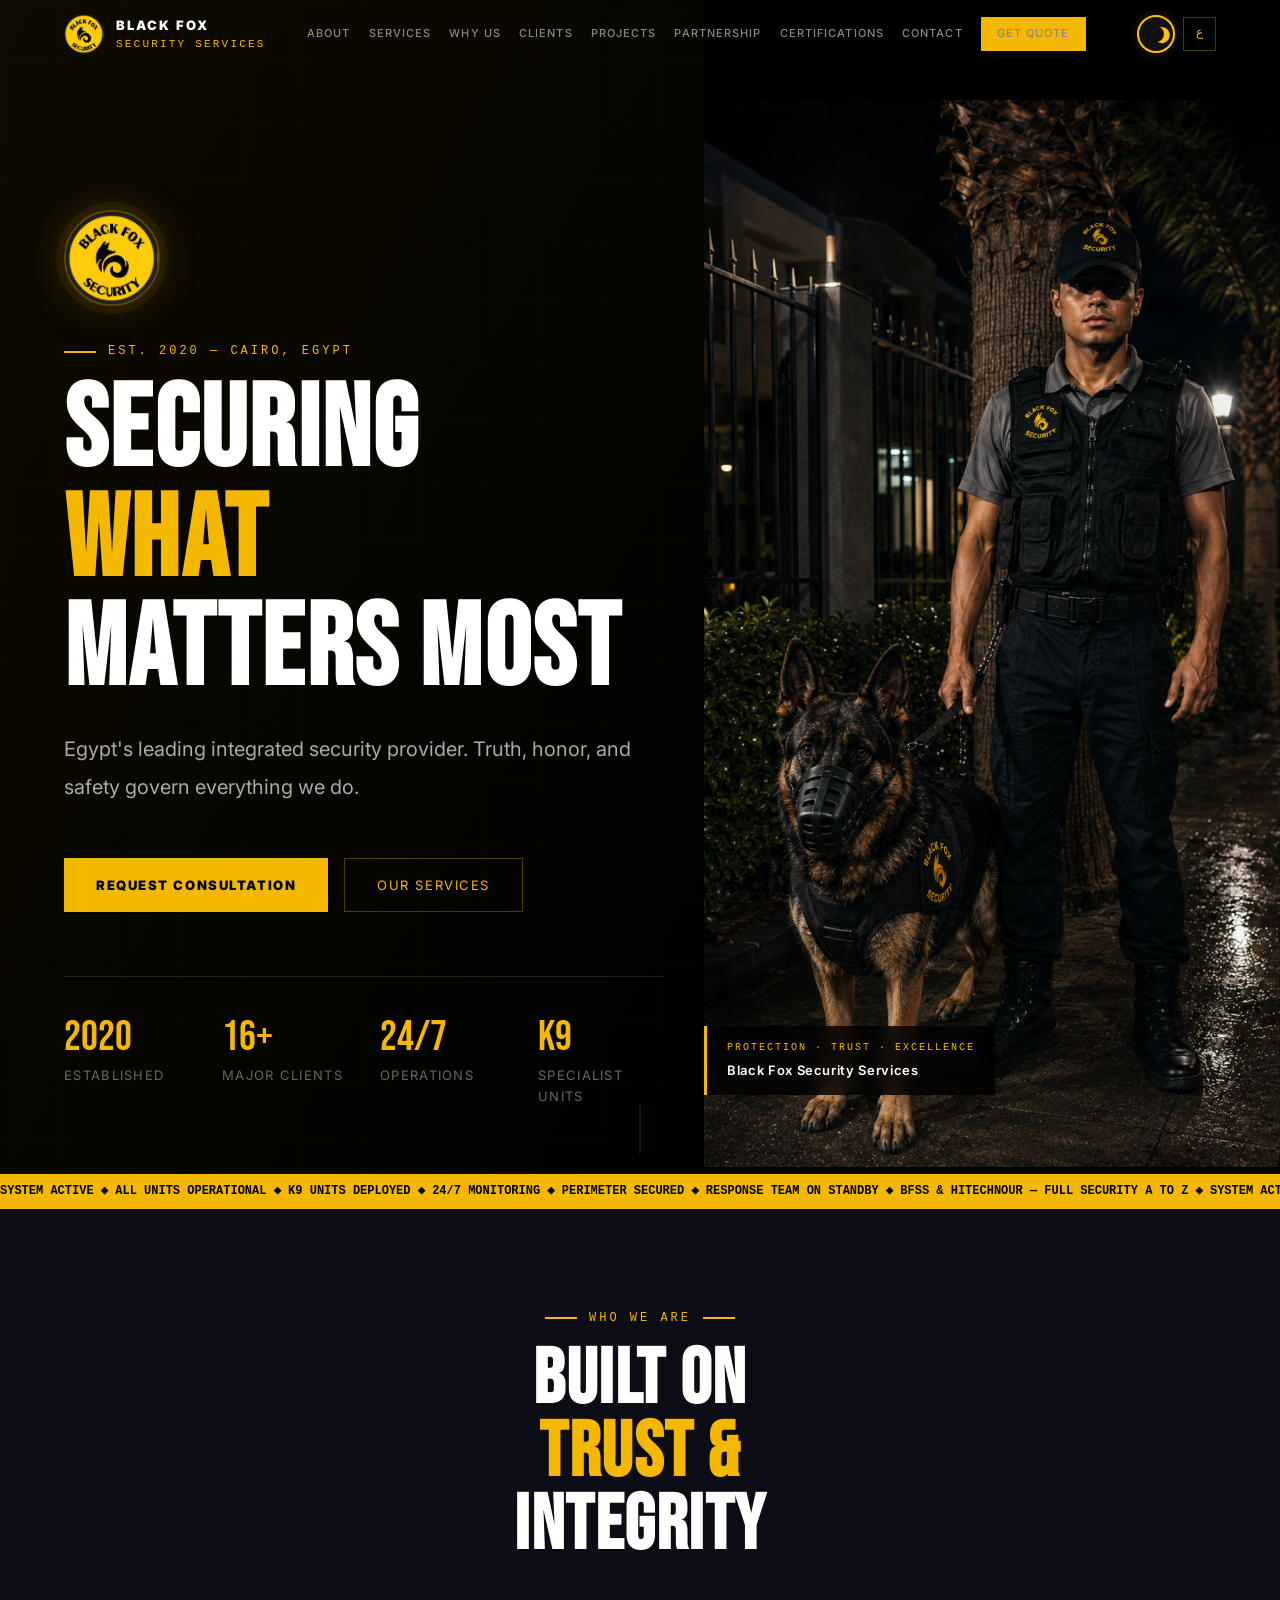
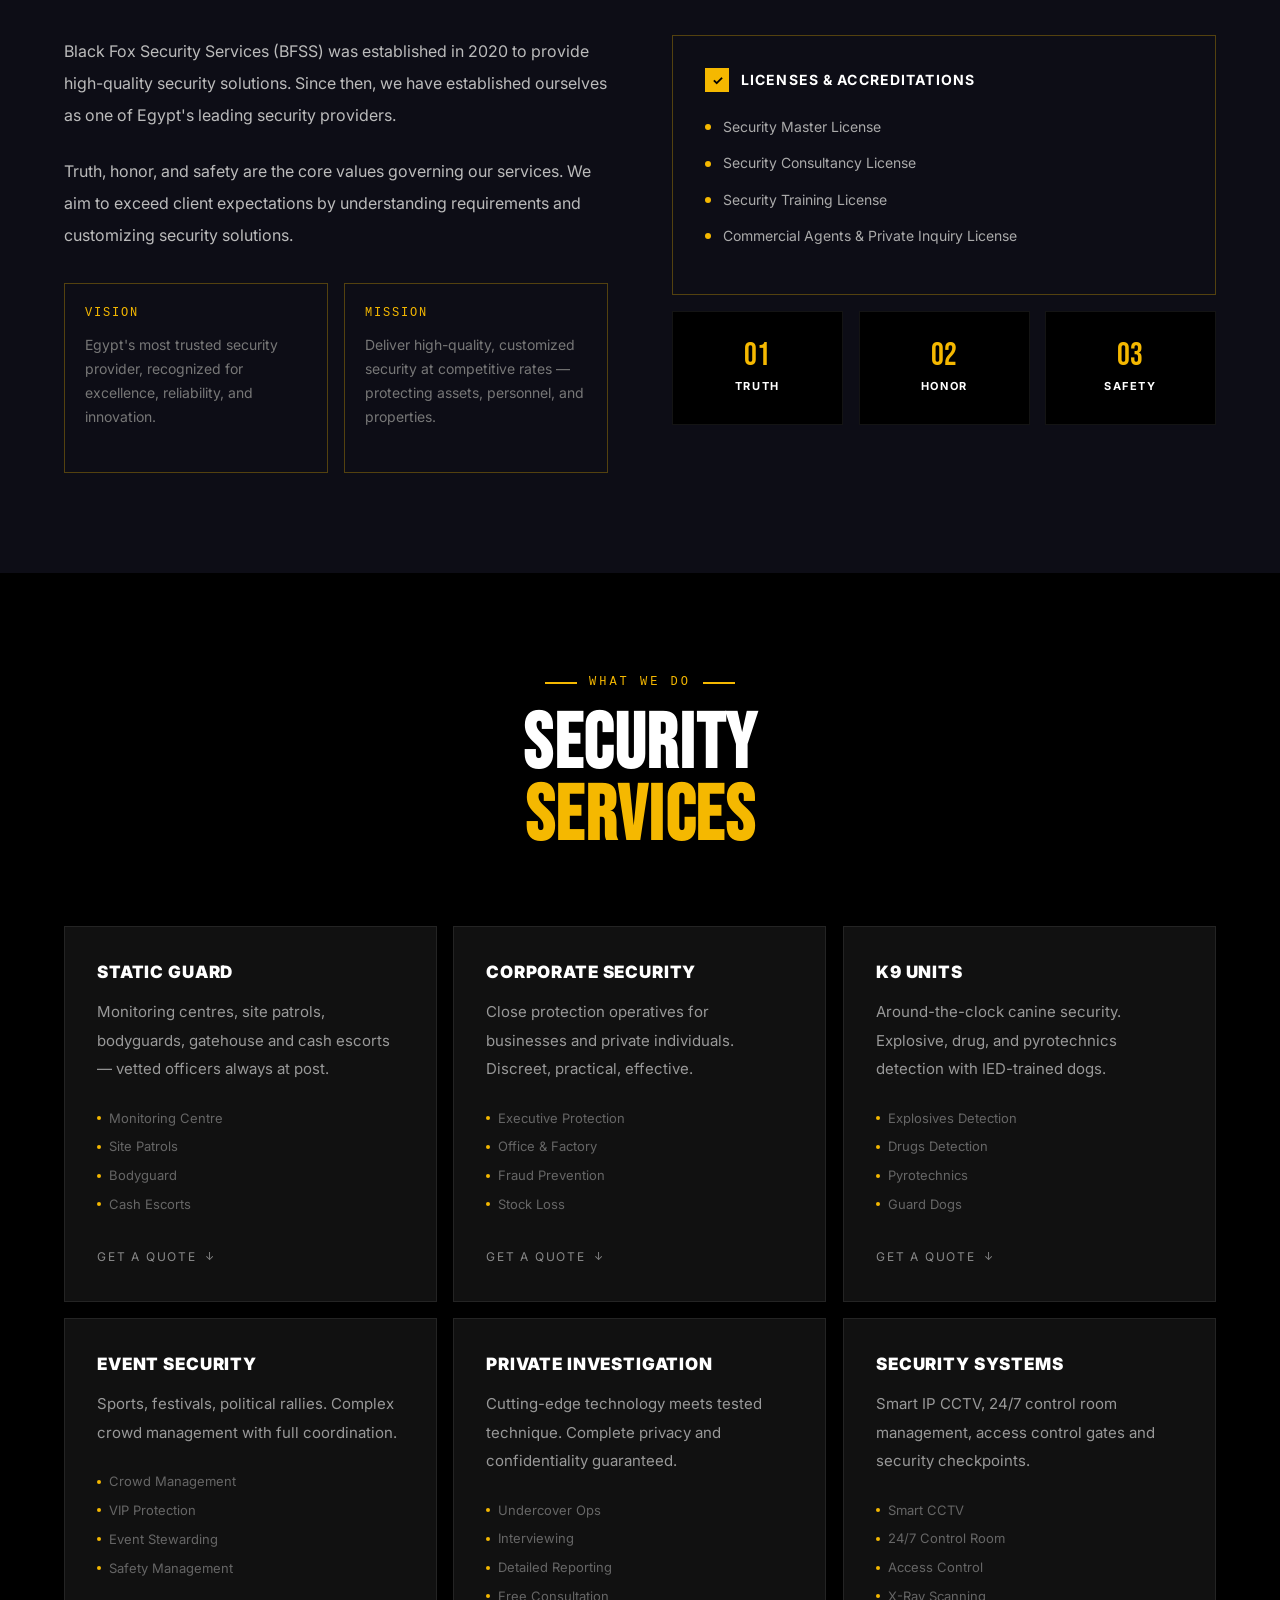
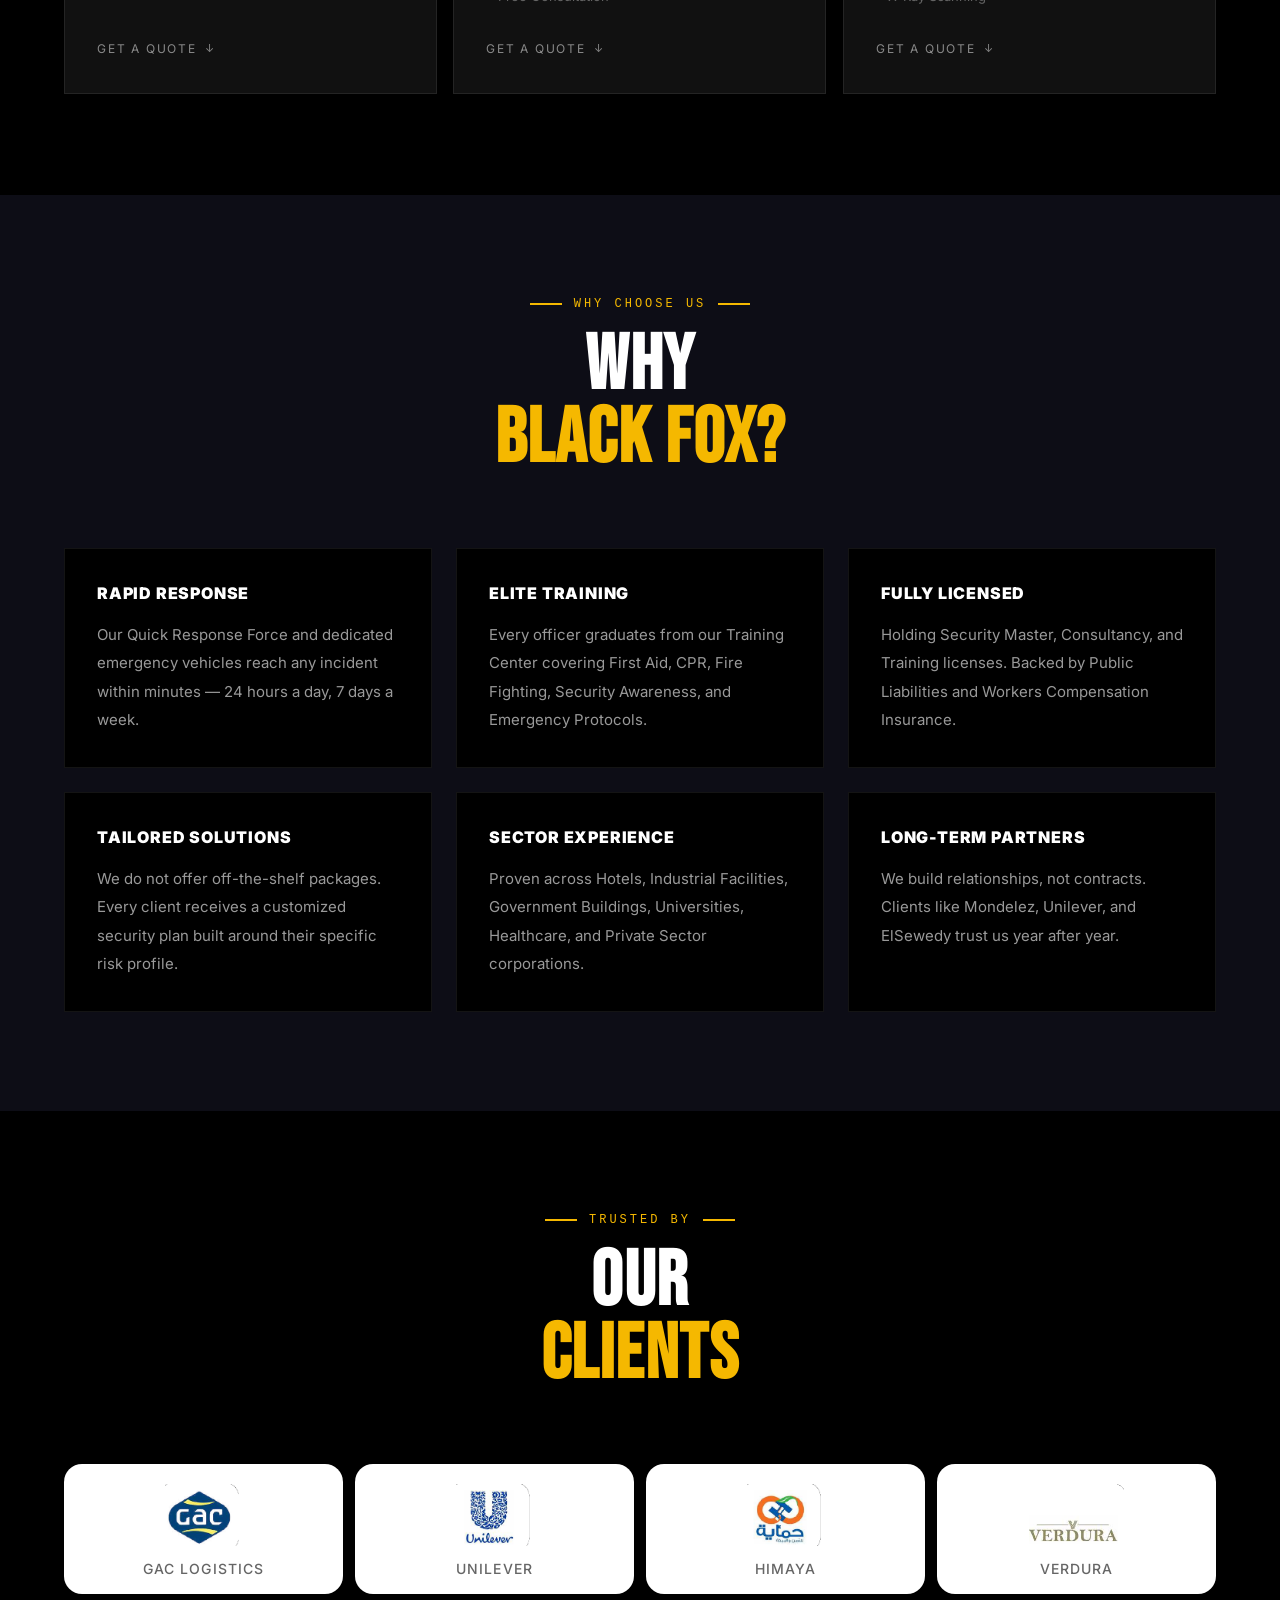
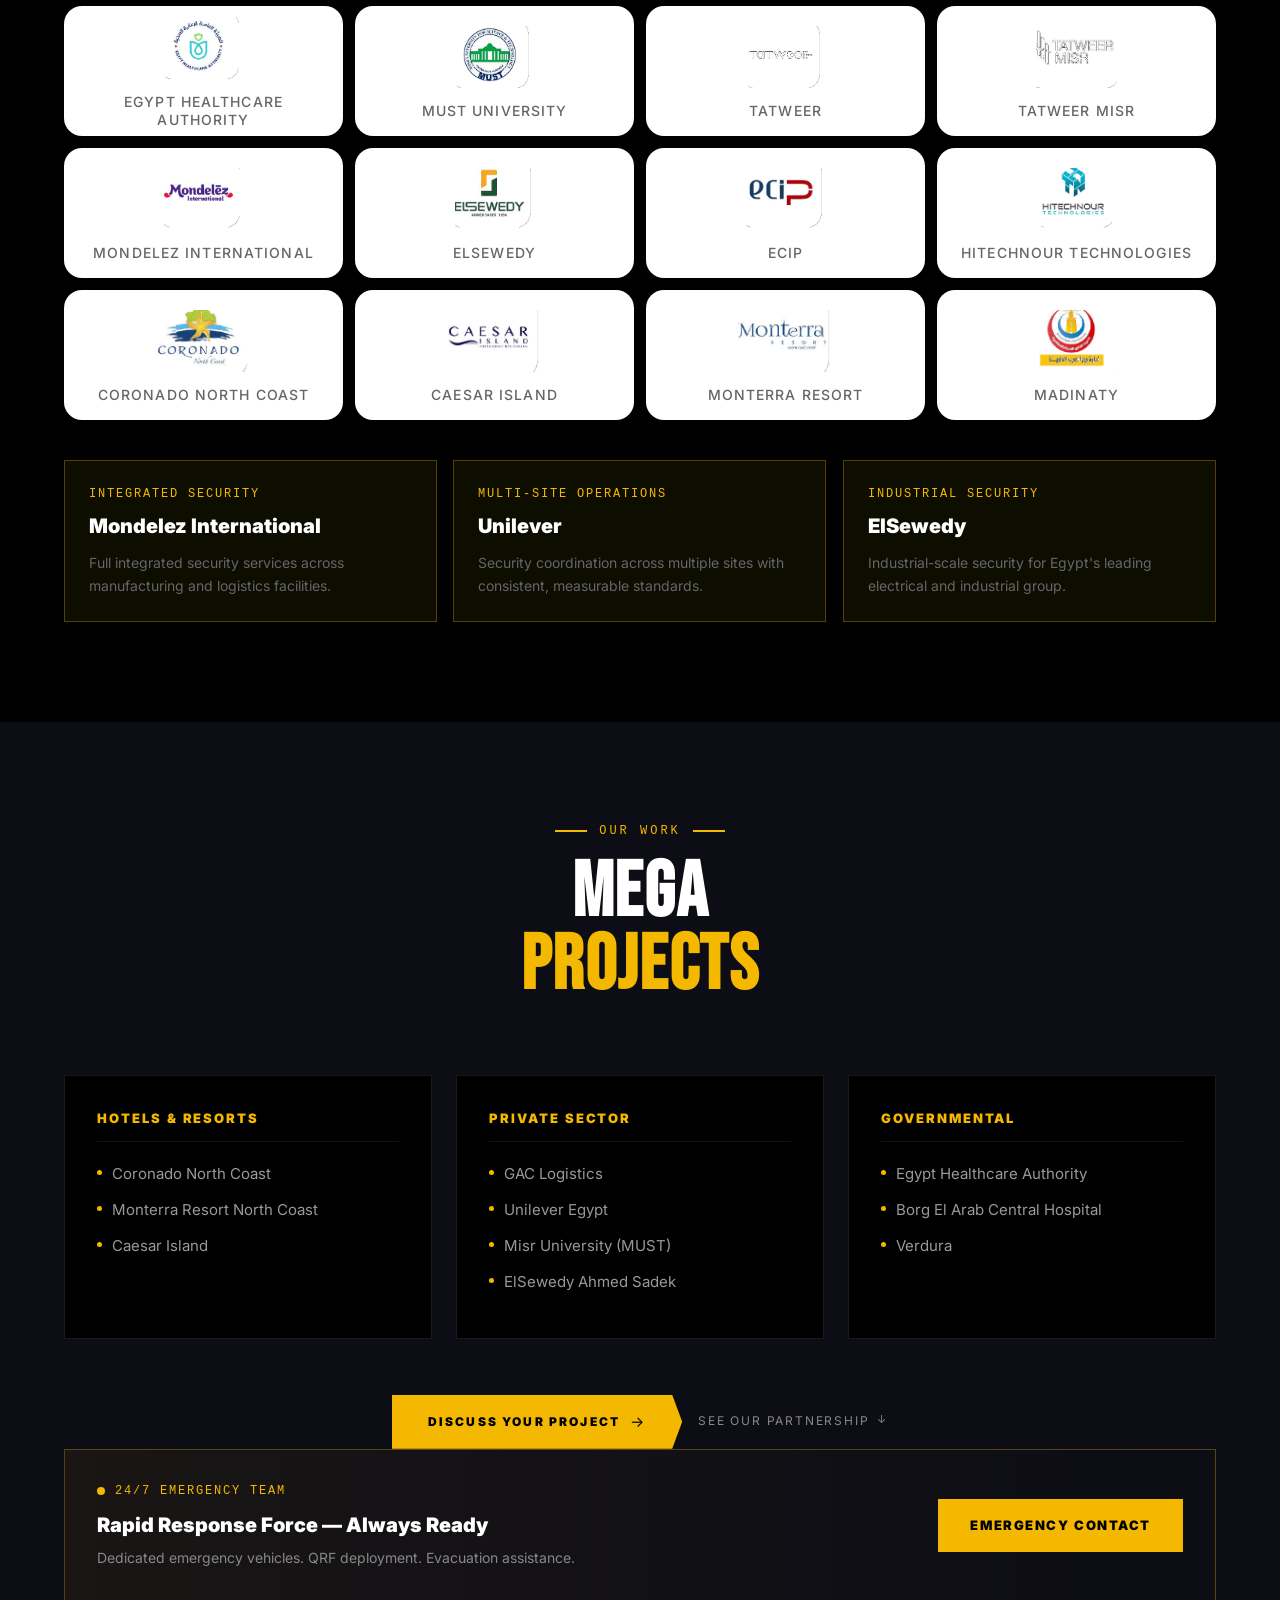
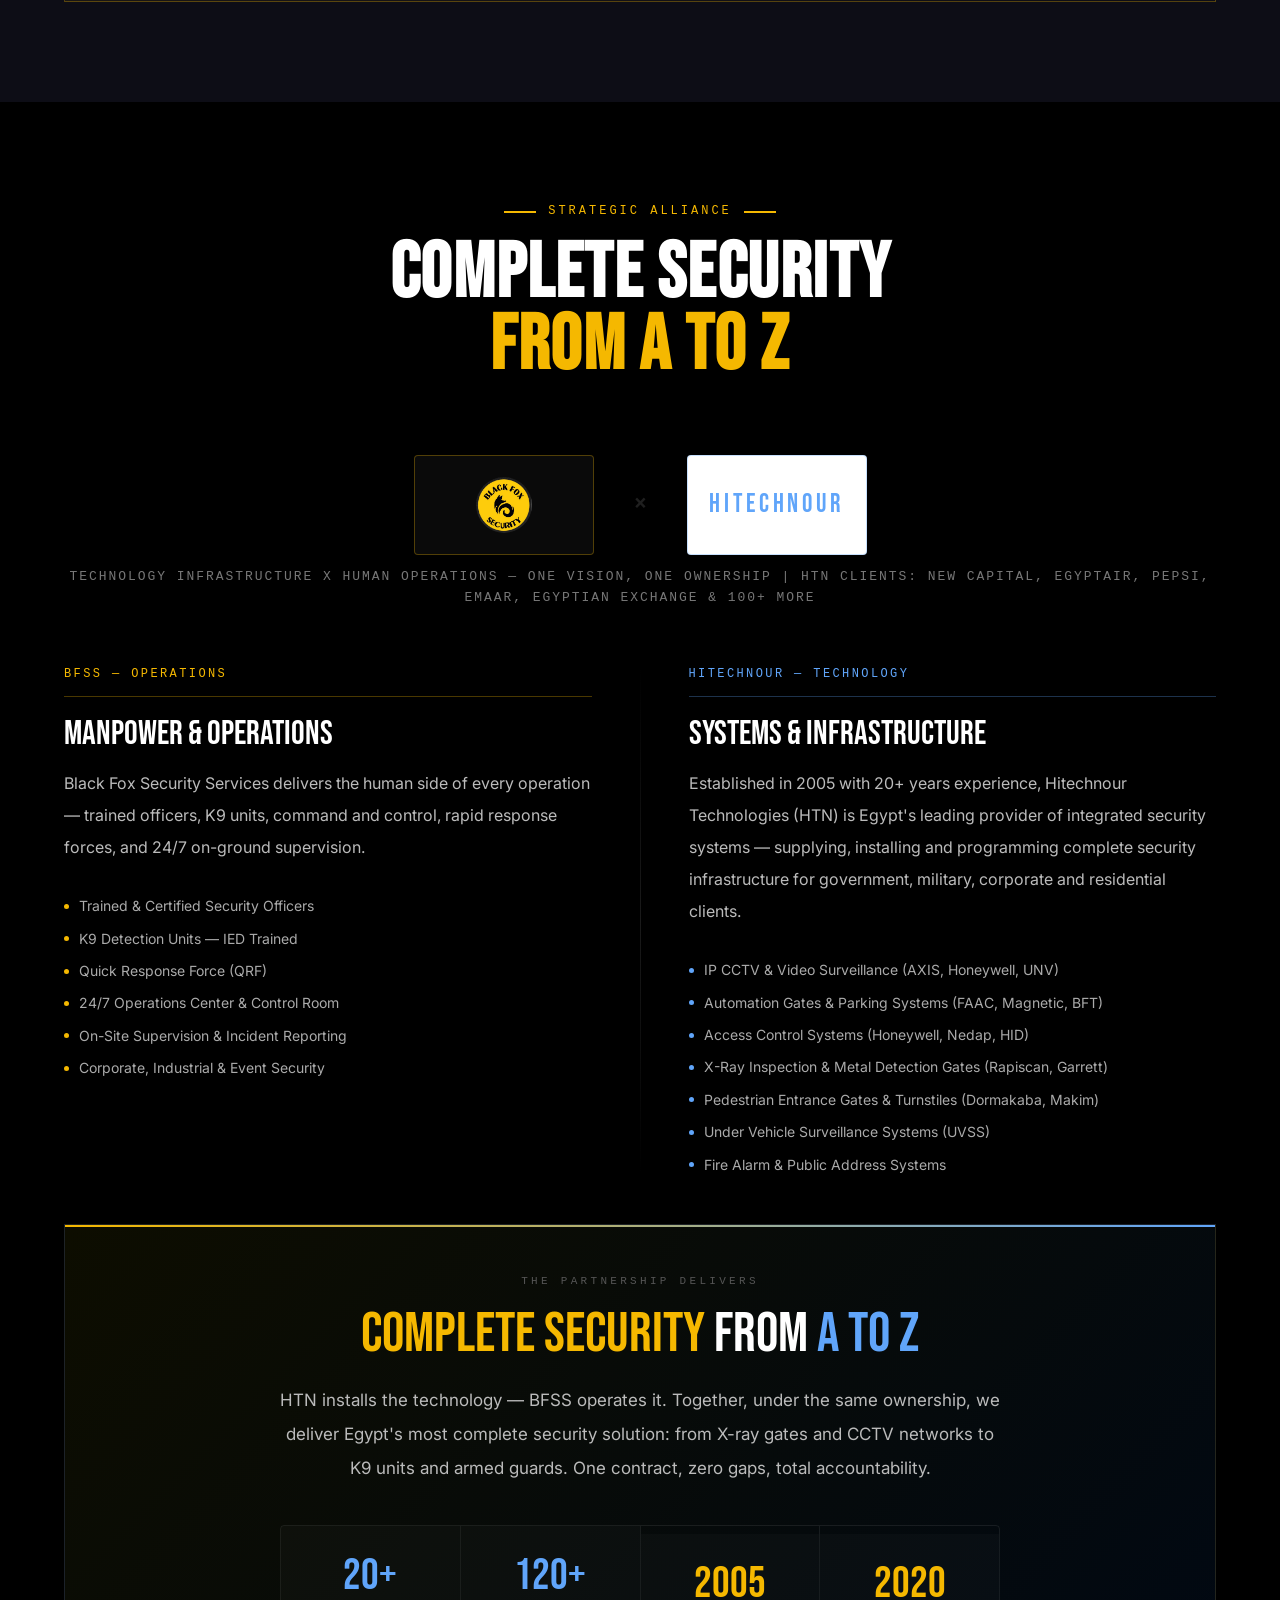
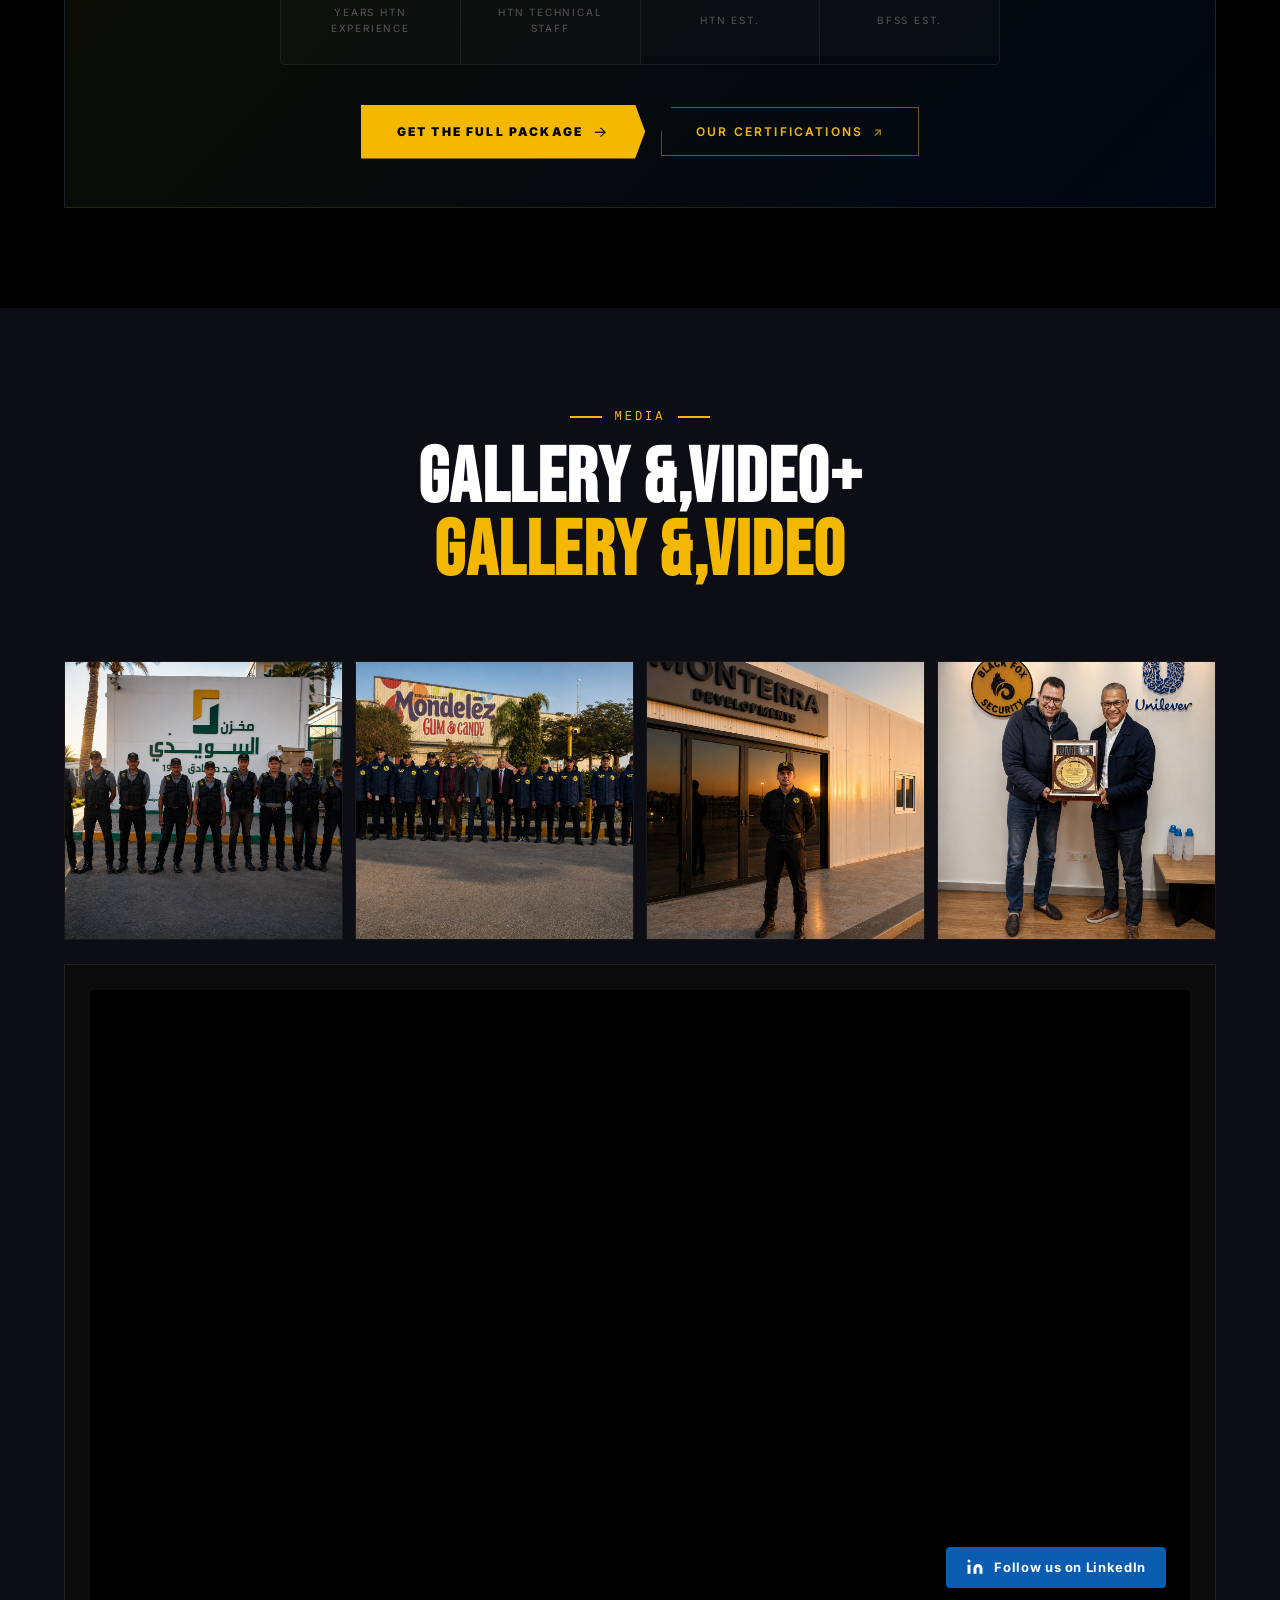
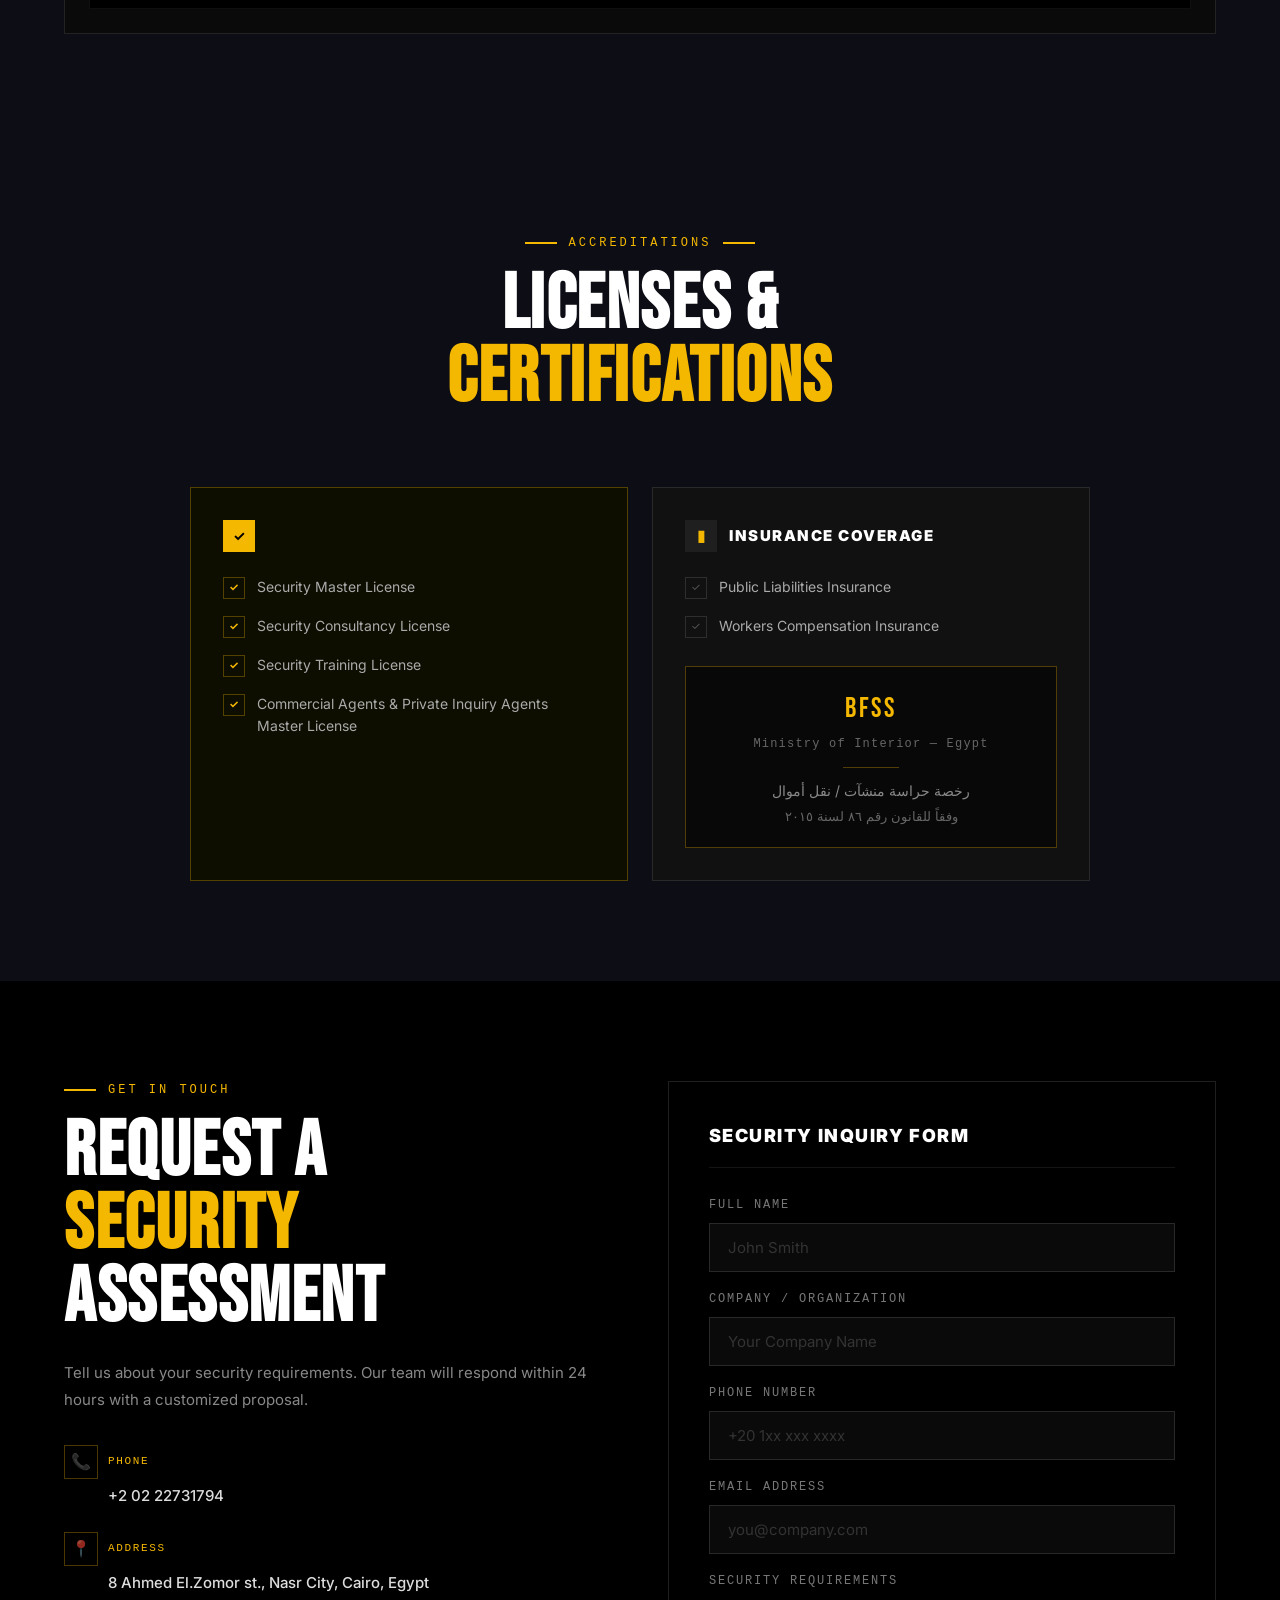
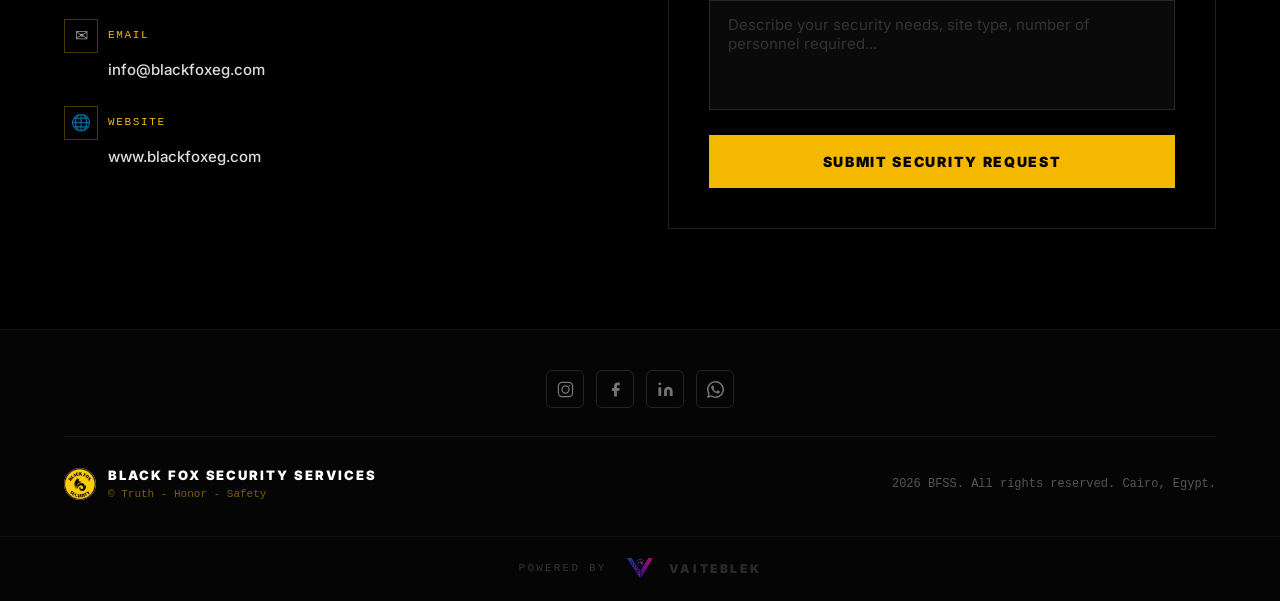
==== commit 15c48ffd: "Update index.html" ====
--- a/index.html
+++ b/index.html
@@ -19,7 +19,7 @@
     <div class="nav-links" id="nav-links"></div>
     <div style="display:flex;align-items:center;gap:8px">
 <button id="theme-toggle" class="theme-toggle-btn"></button>
-<a href="ar.html" class="btn-lang" id="lang-mob">&#1593;</a>
+<a href="ar.html" class="btn-lang" id="lang-mob" onclick="localStorage.setItem('lang', 'ar')">ع</a>
       <button class="hamburger" id="hamburger">&#9776;</button>
     </div>
   </div>
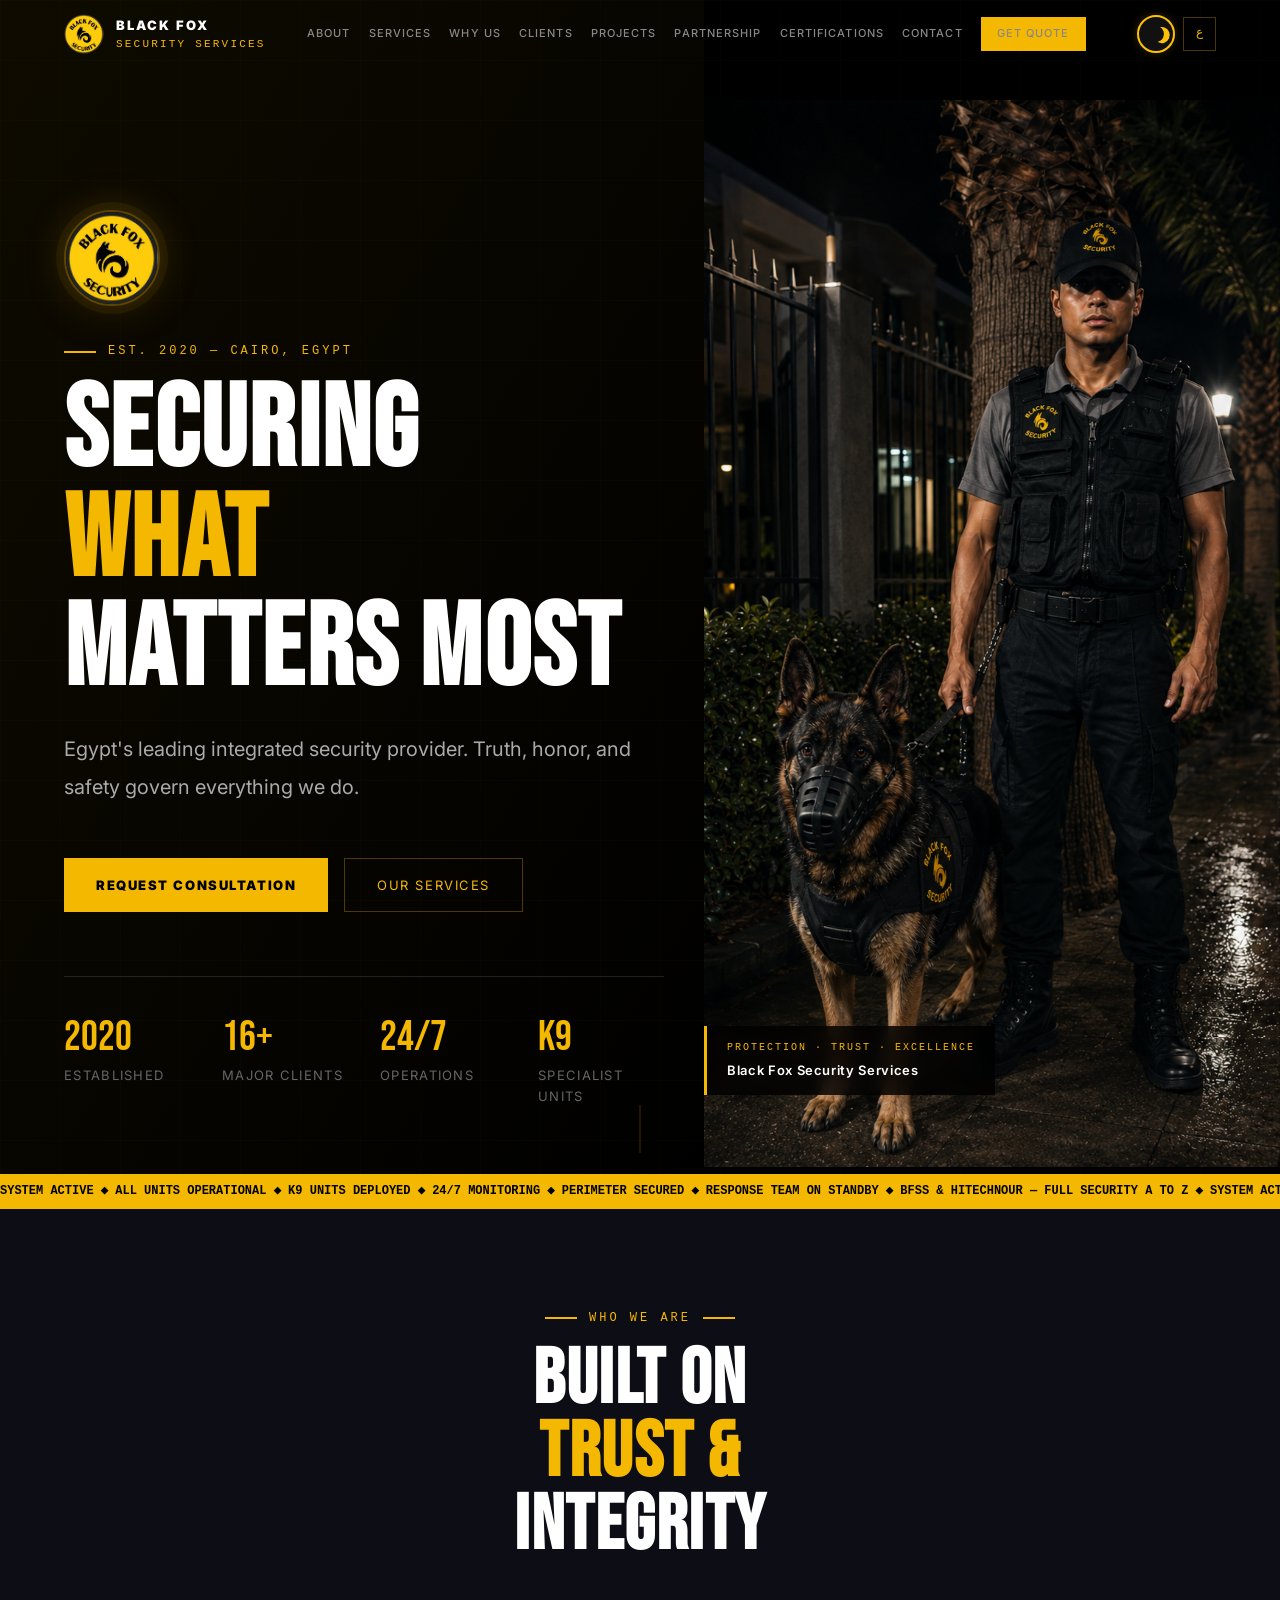
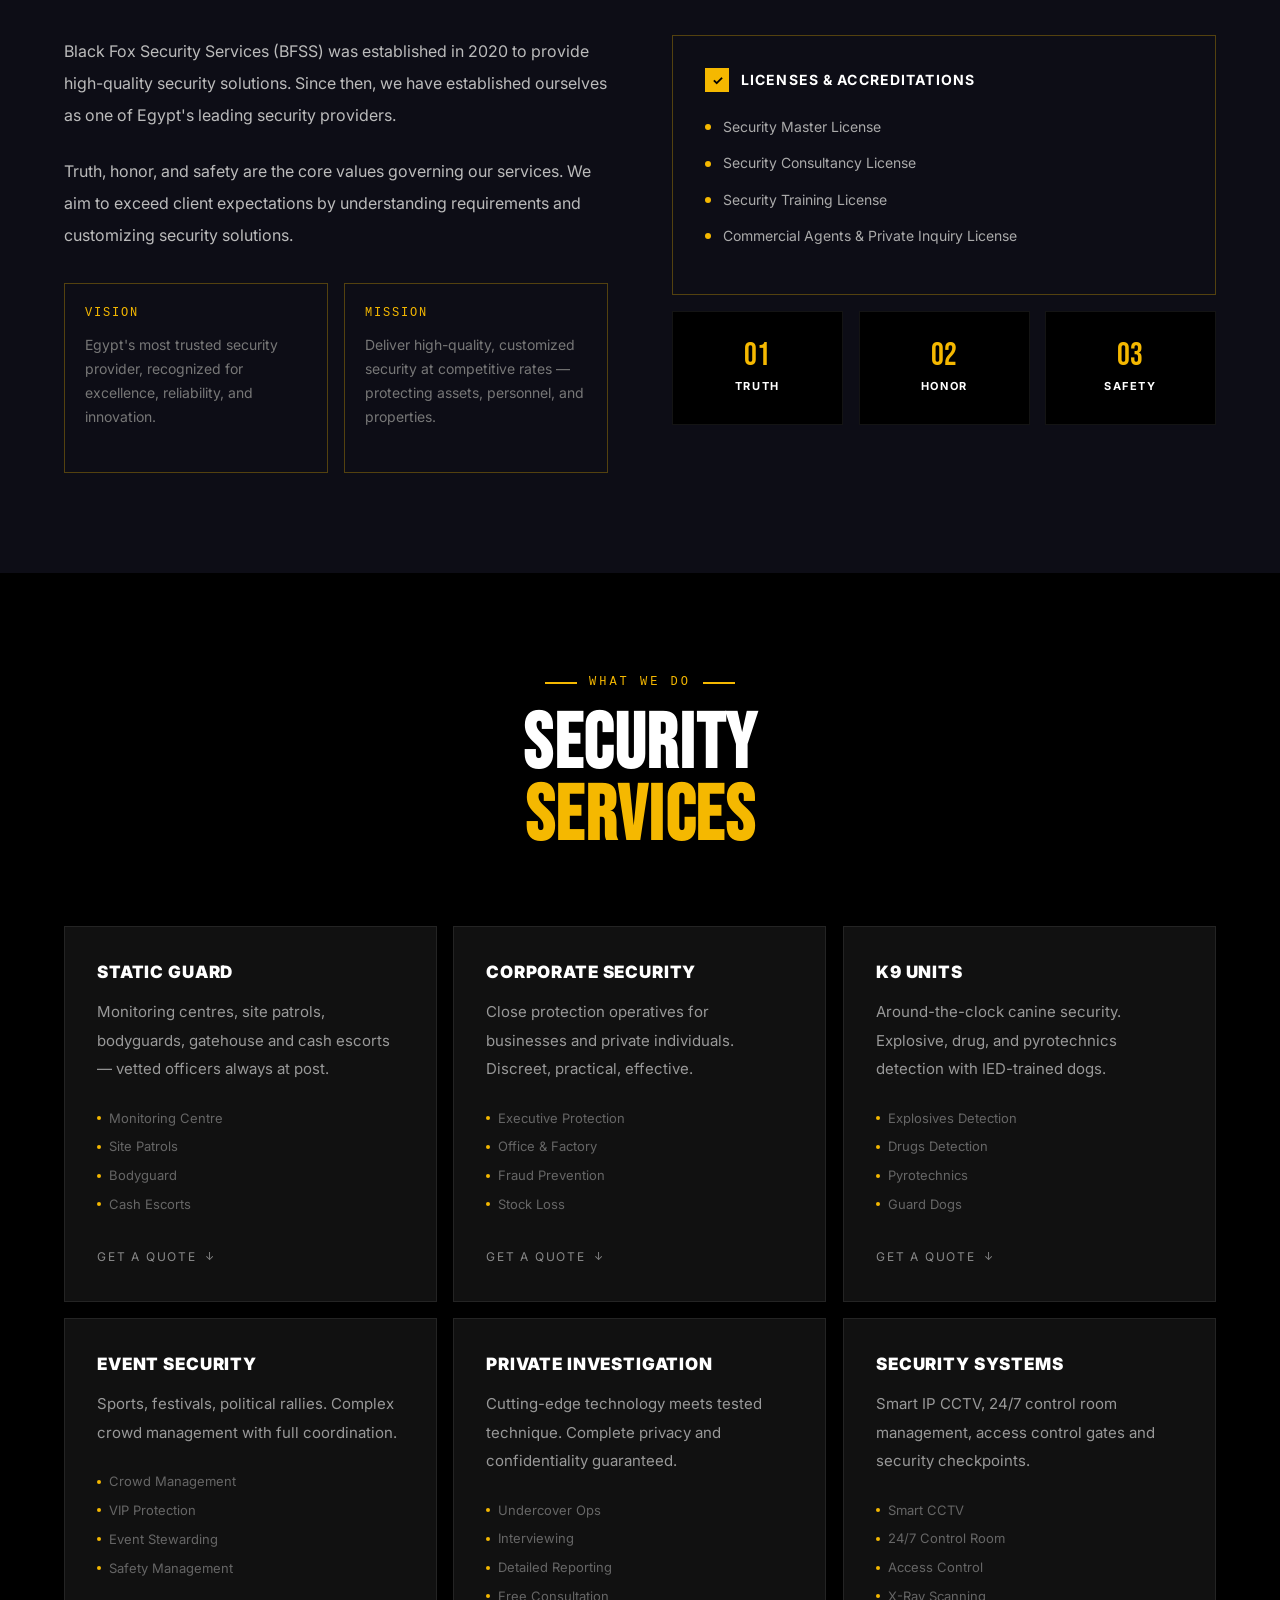
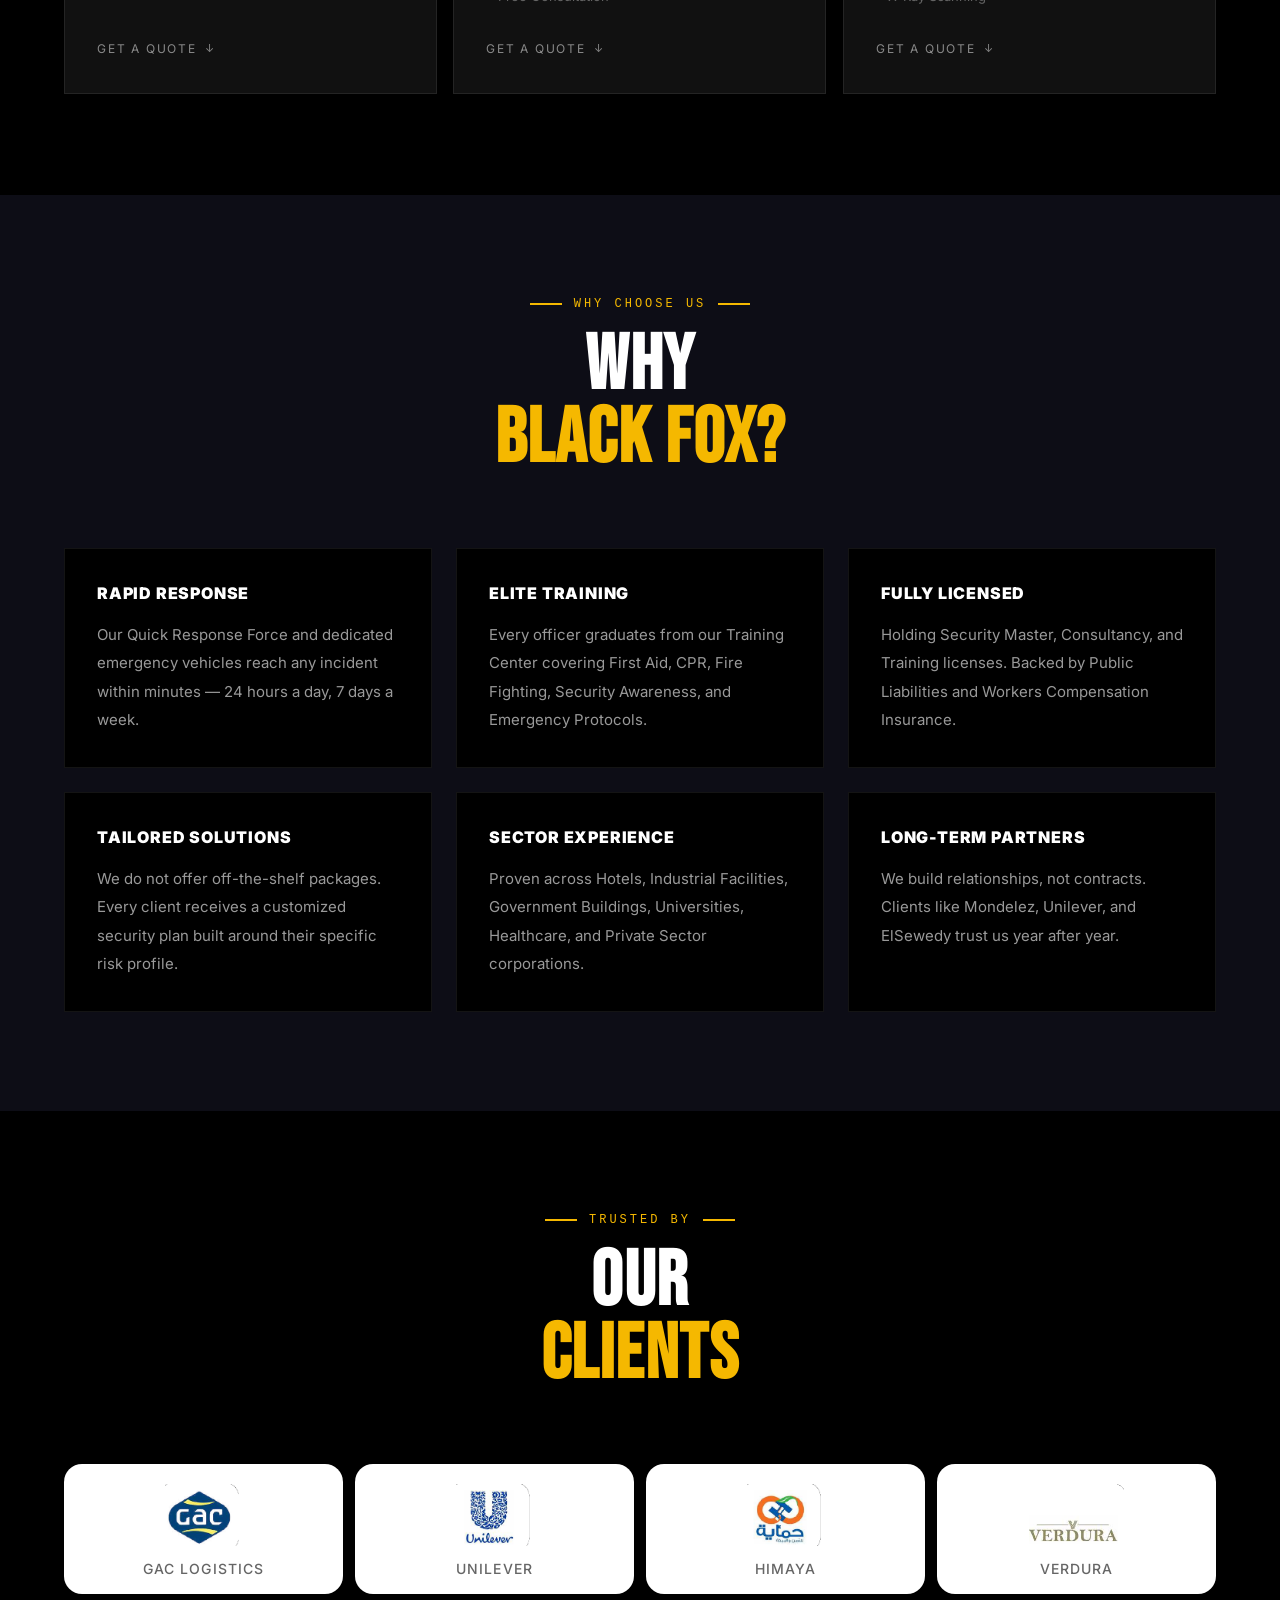
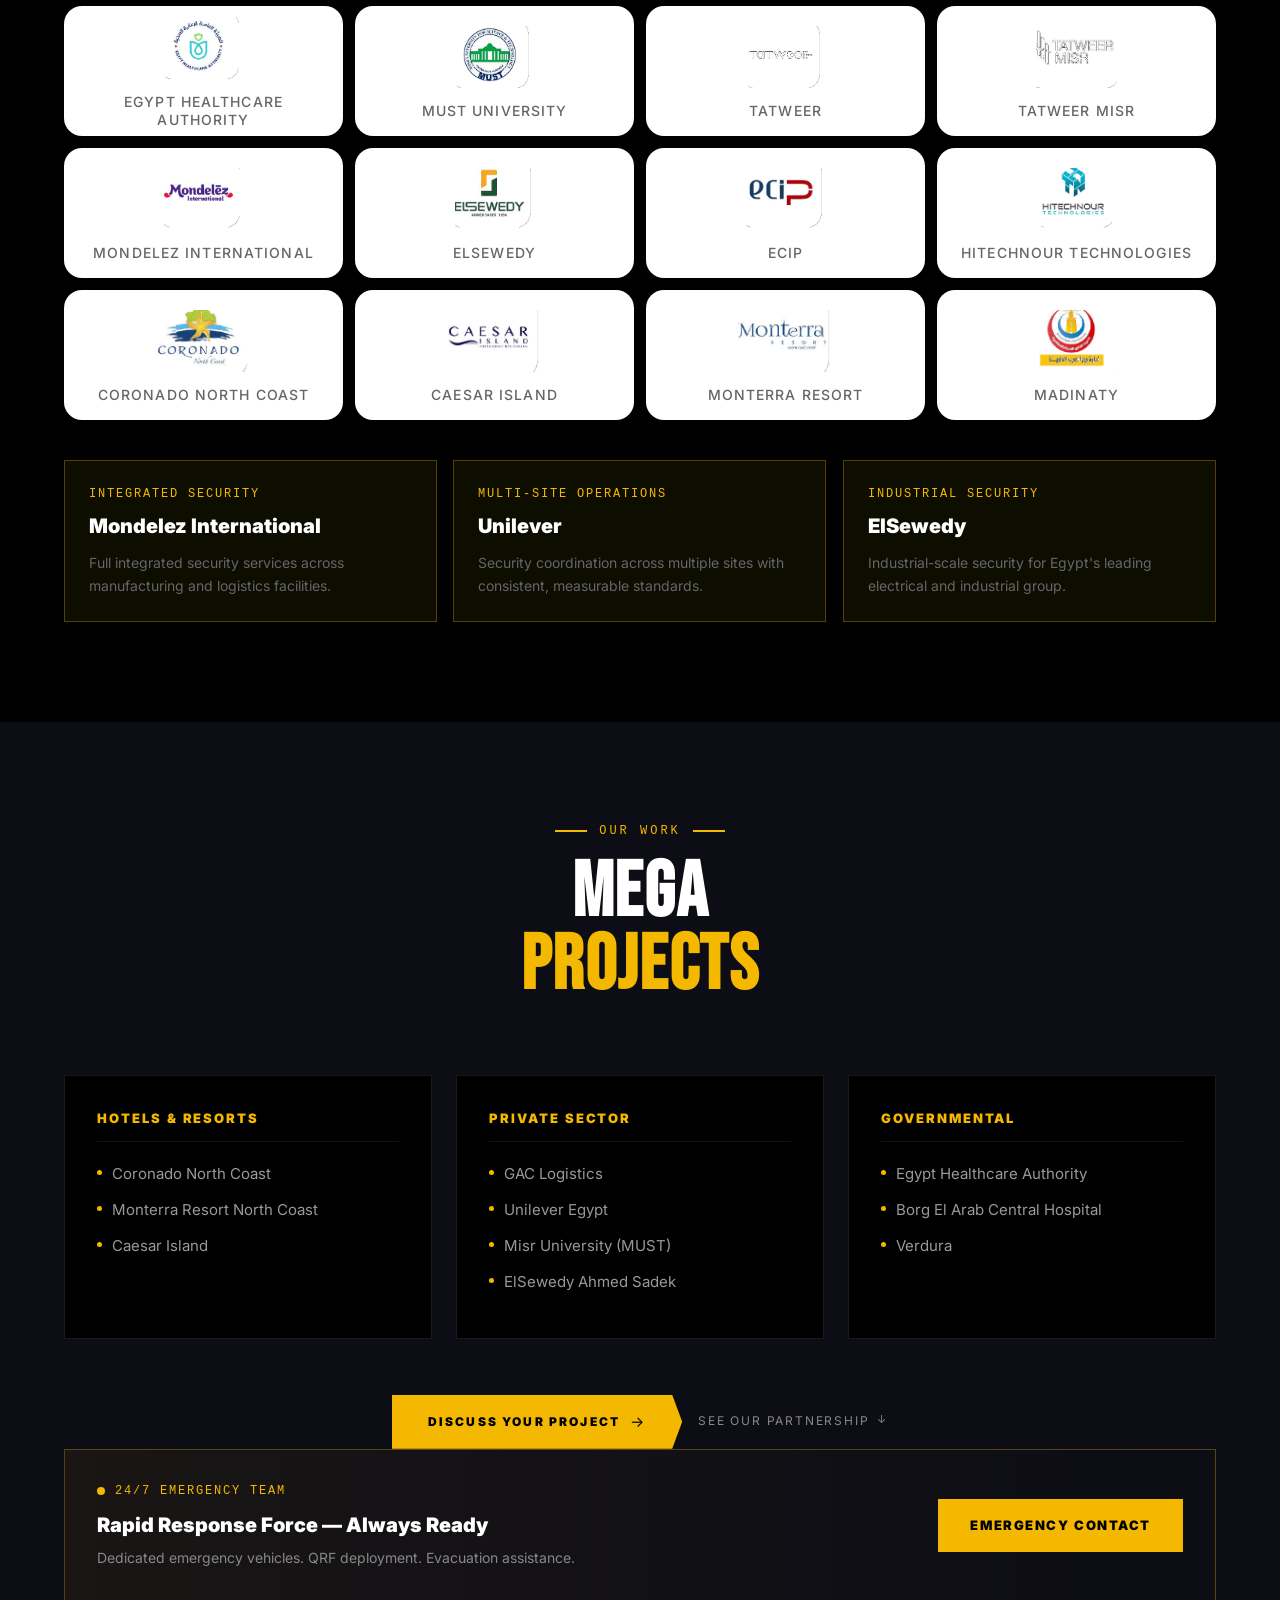
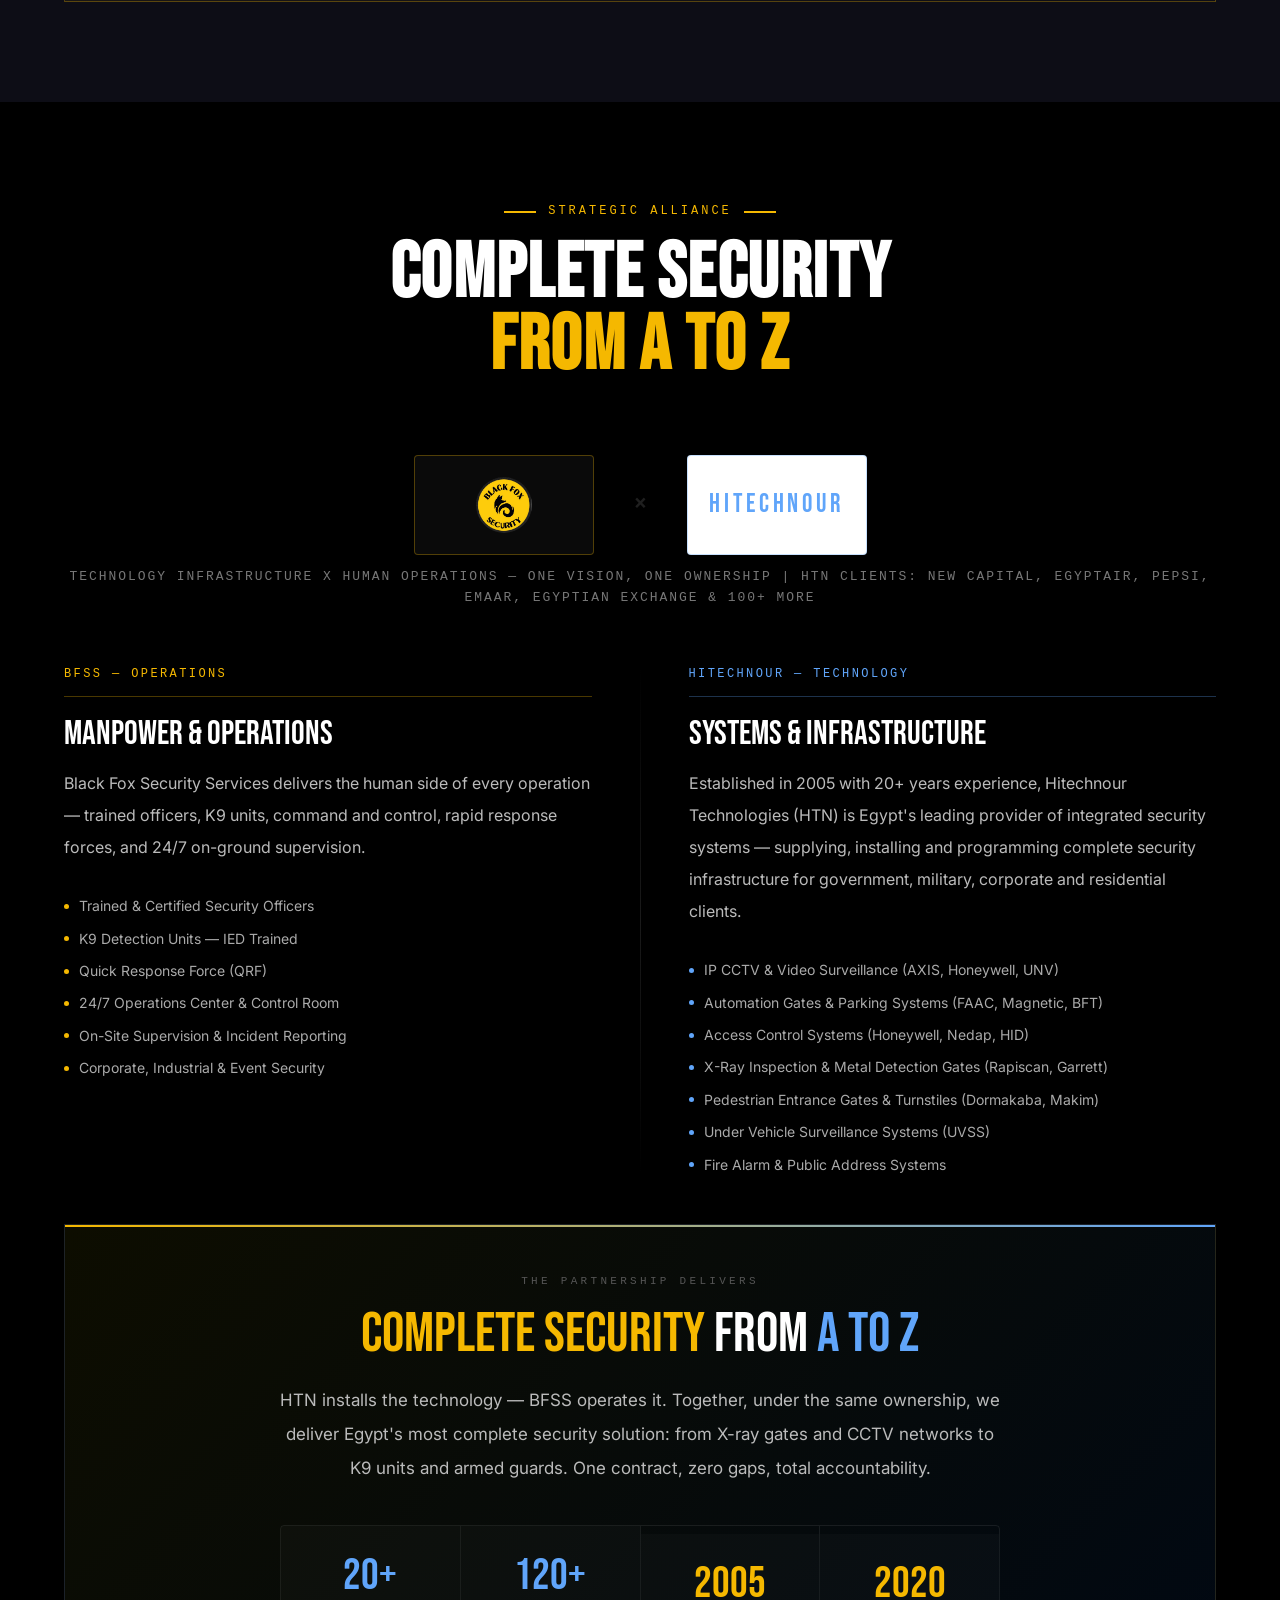
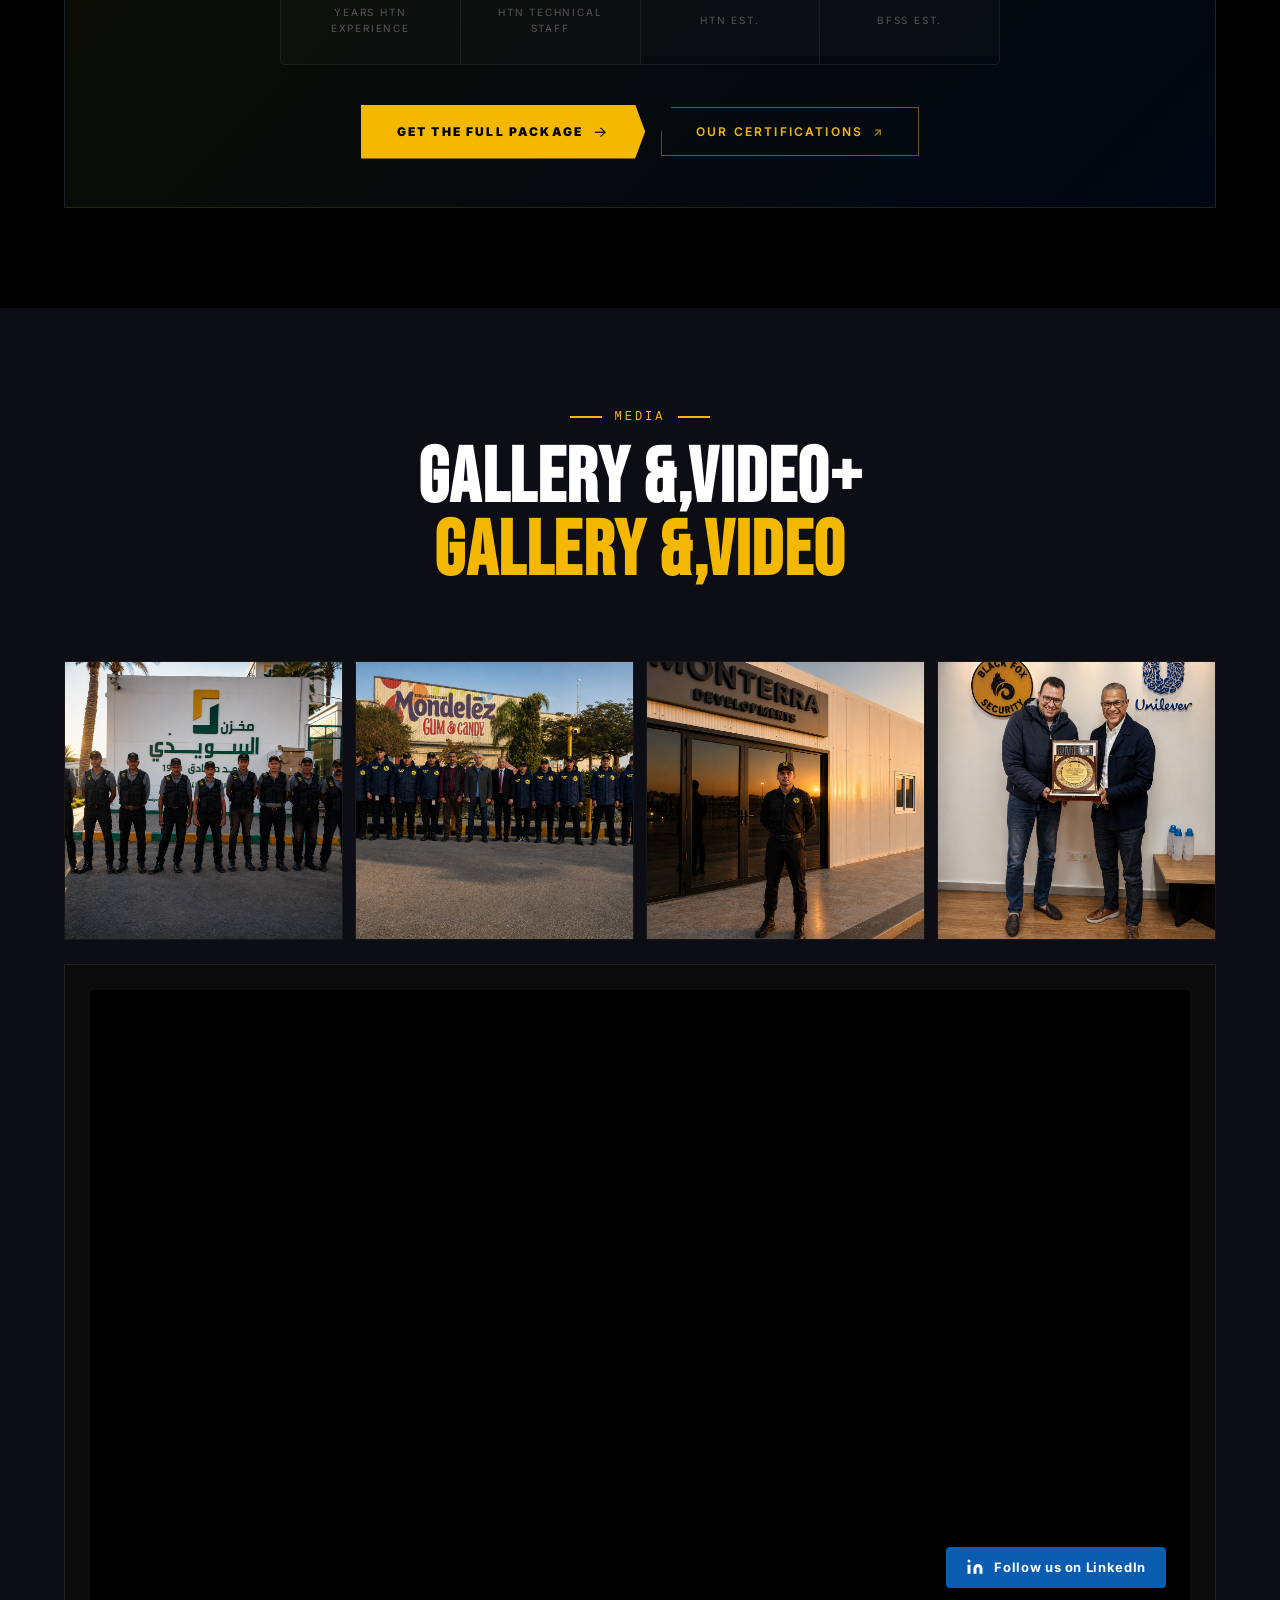
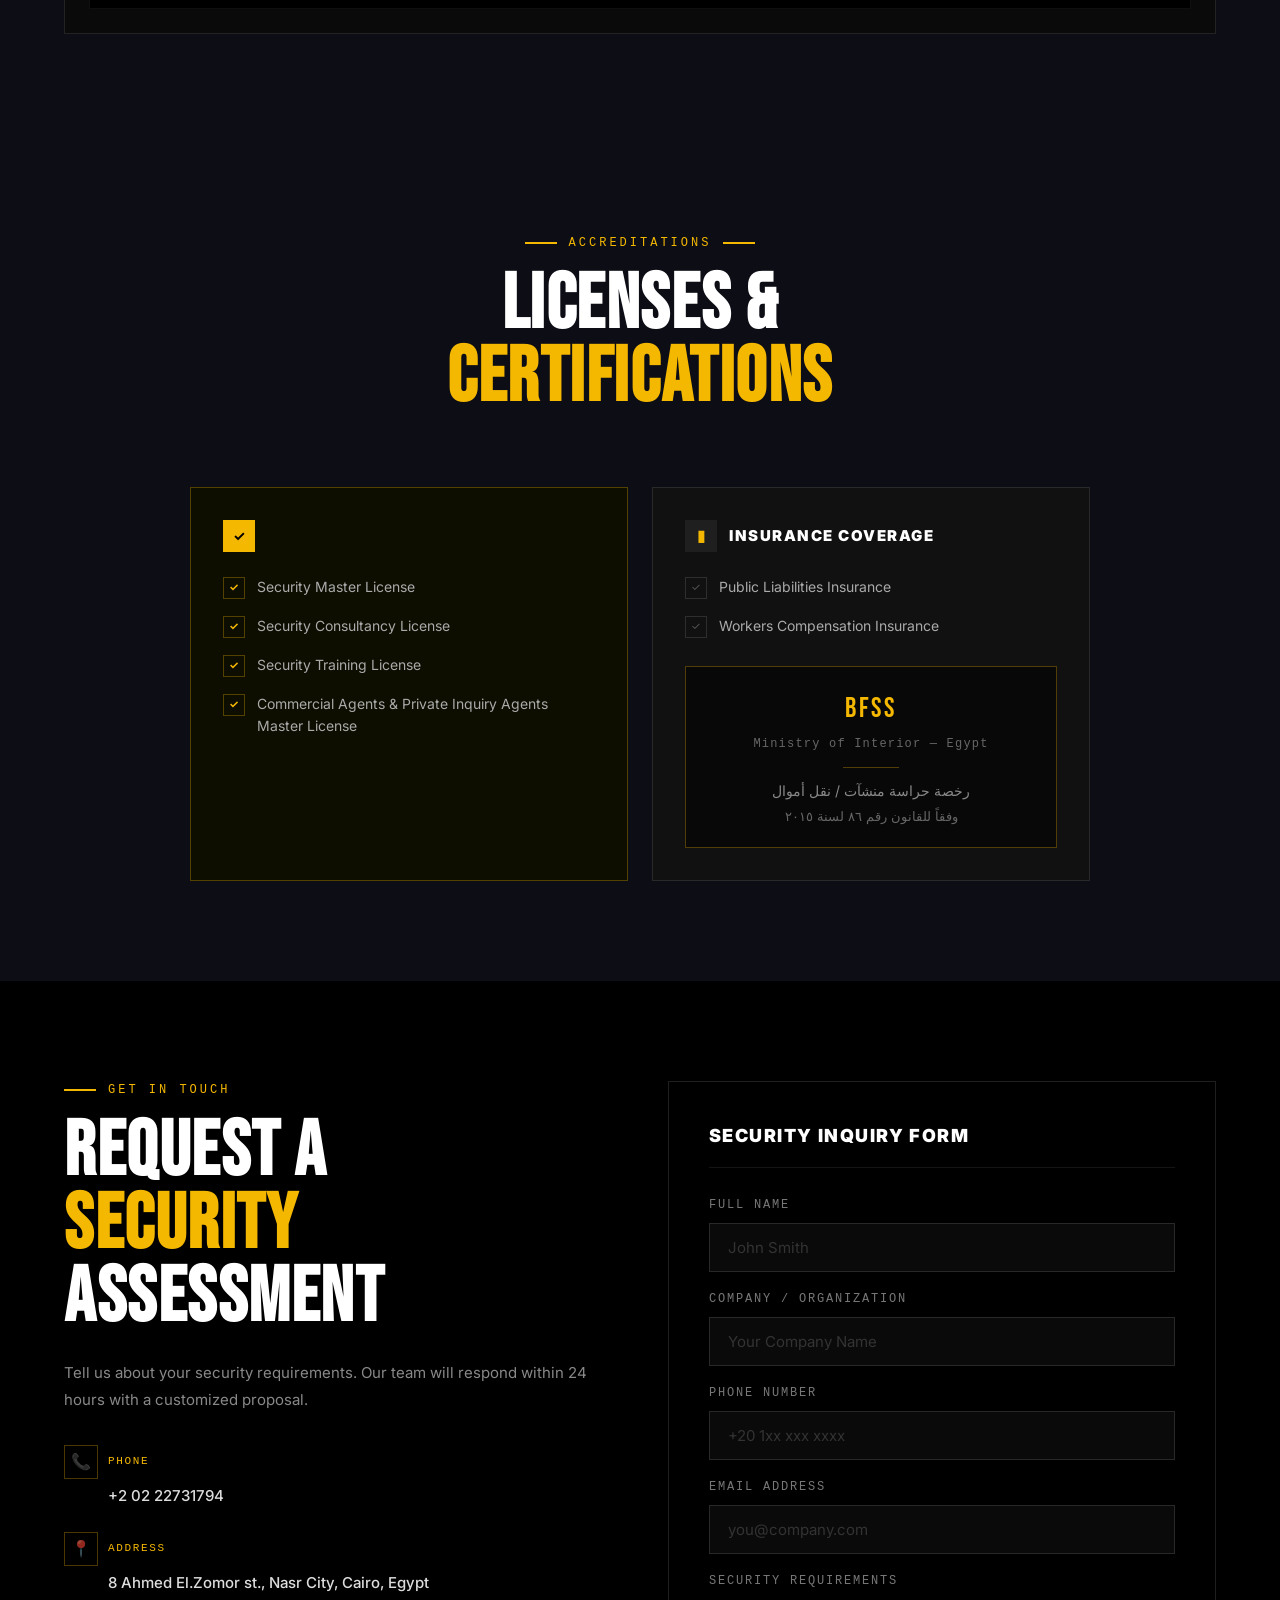
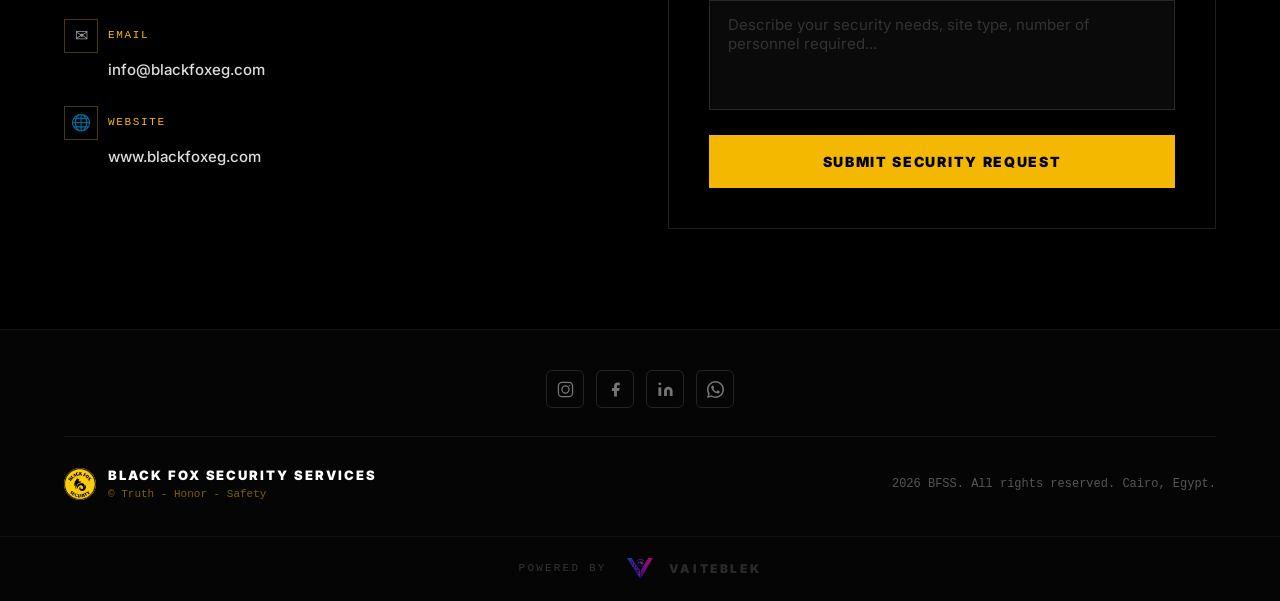
==== commit a0ac5356: "Update index.html" ====
--- a/index.html
+++ b/index.html
@@ -294,13 +294,16 @@
             document.body.classList.toggle('day-mode');
             
             if (document.body.classList.contains('day-mode')) {
-                localStorage.setItem('theme', 'day');
-            } else {
-                localStorage.setItem('theme', 'night');
-            }
-        });
+        localStorage.setItem('theme', 'night');
+      }
     });
+  });
 });
+
+localStorage.setItem('lang', 'en');
+lang = 'en';
+render();
+g('lang-mob').textContent = 'ع';
 </script>
 </body>
 </html>
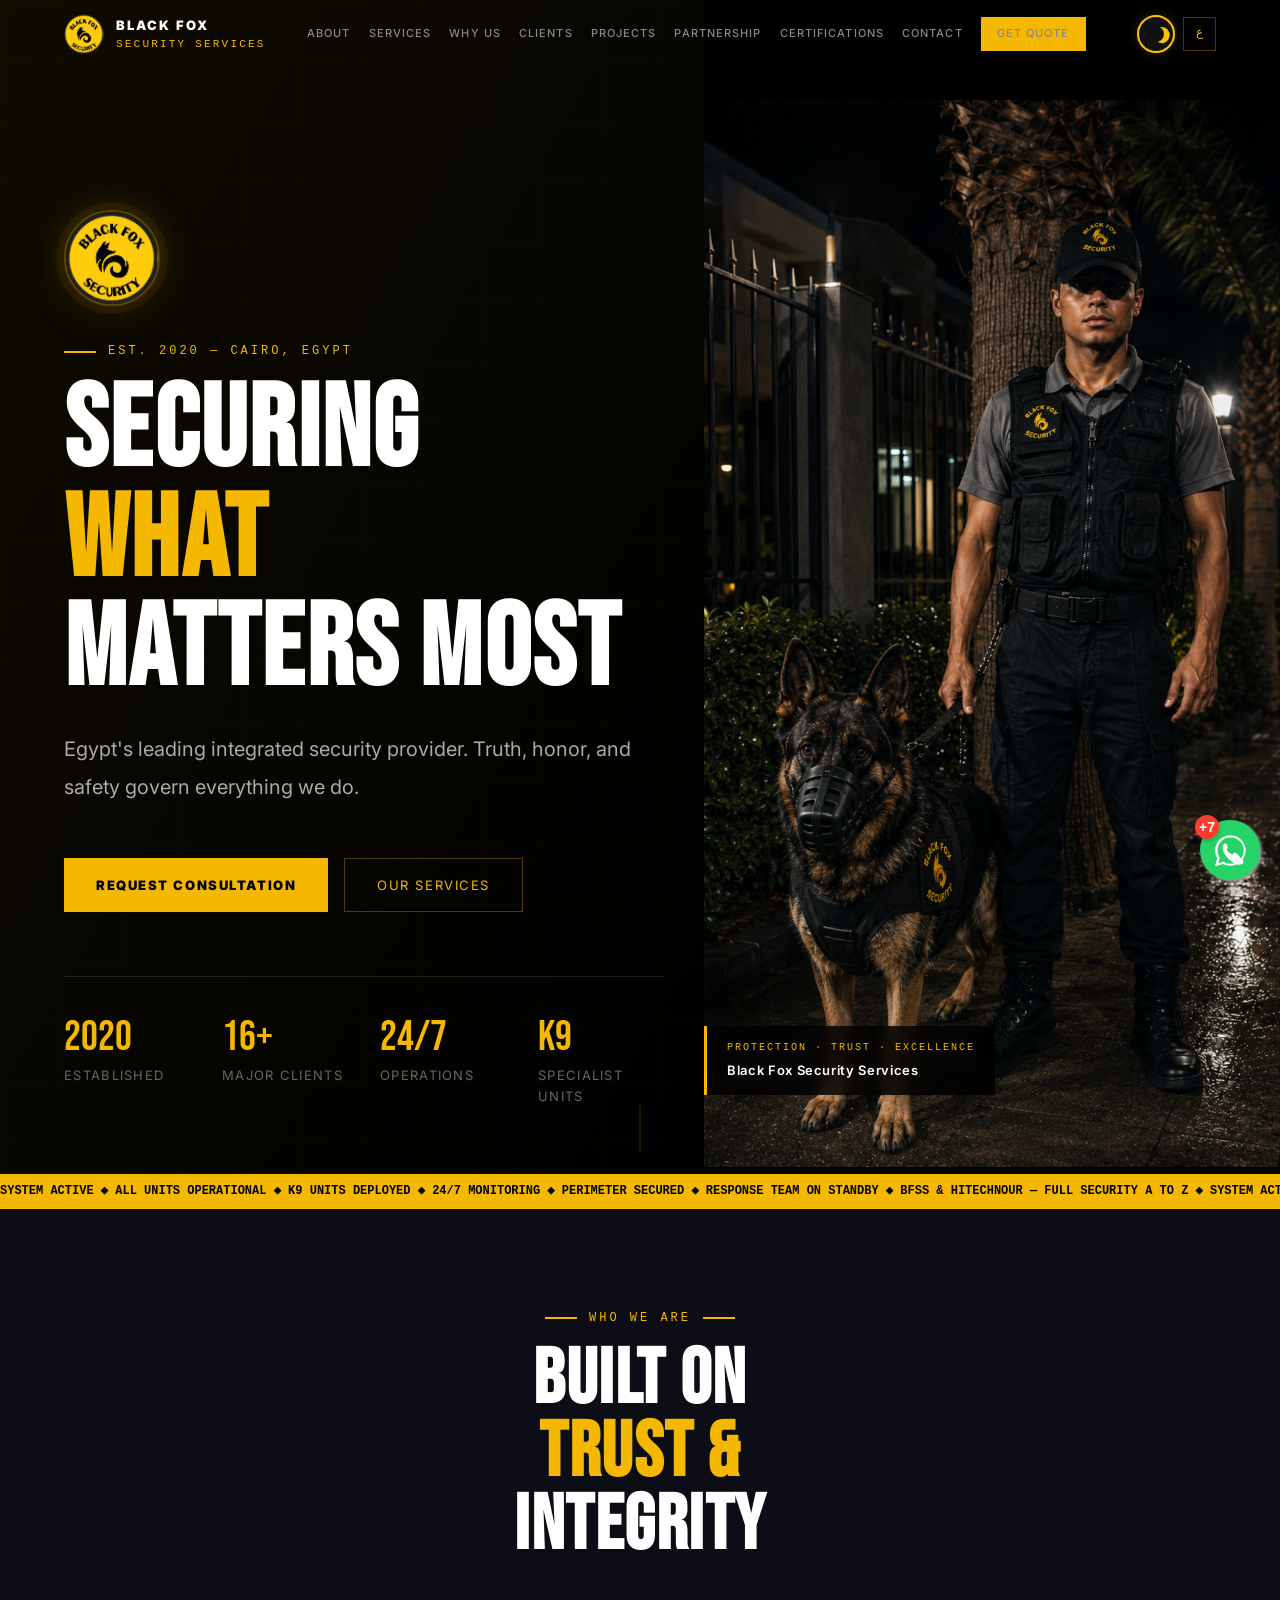
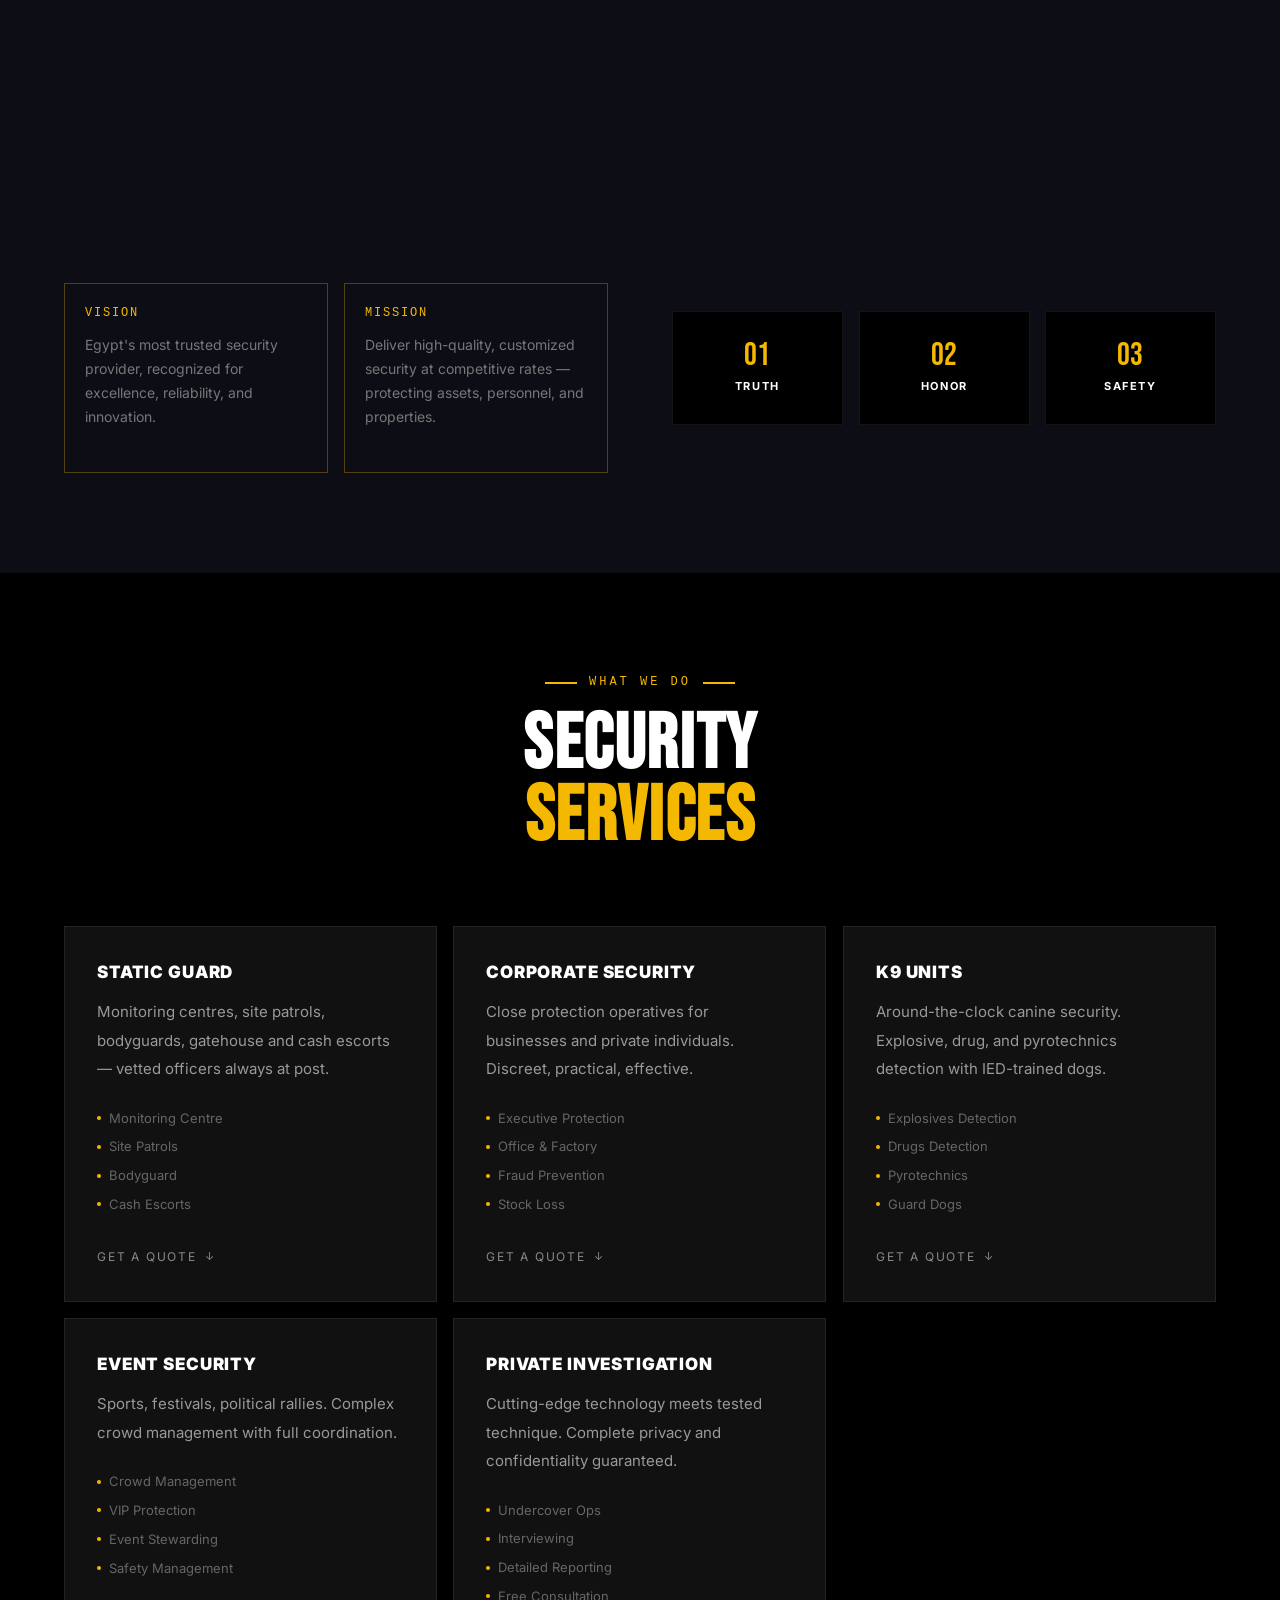
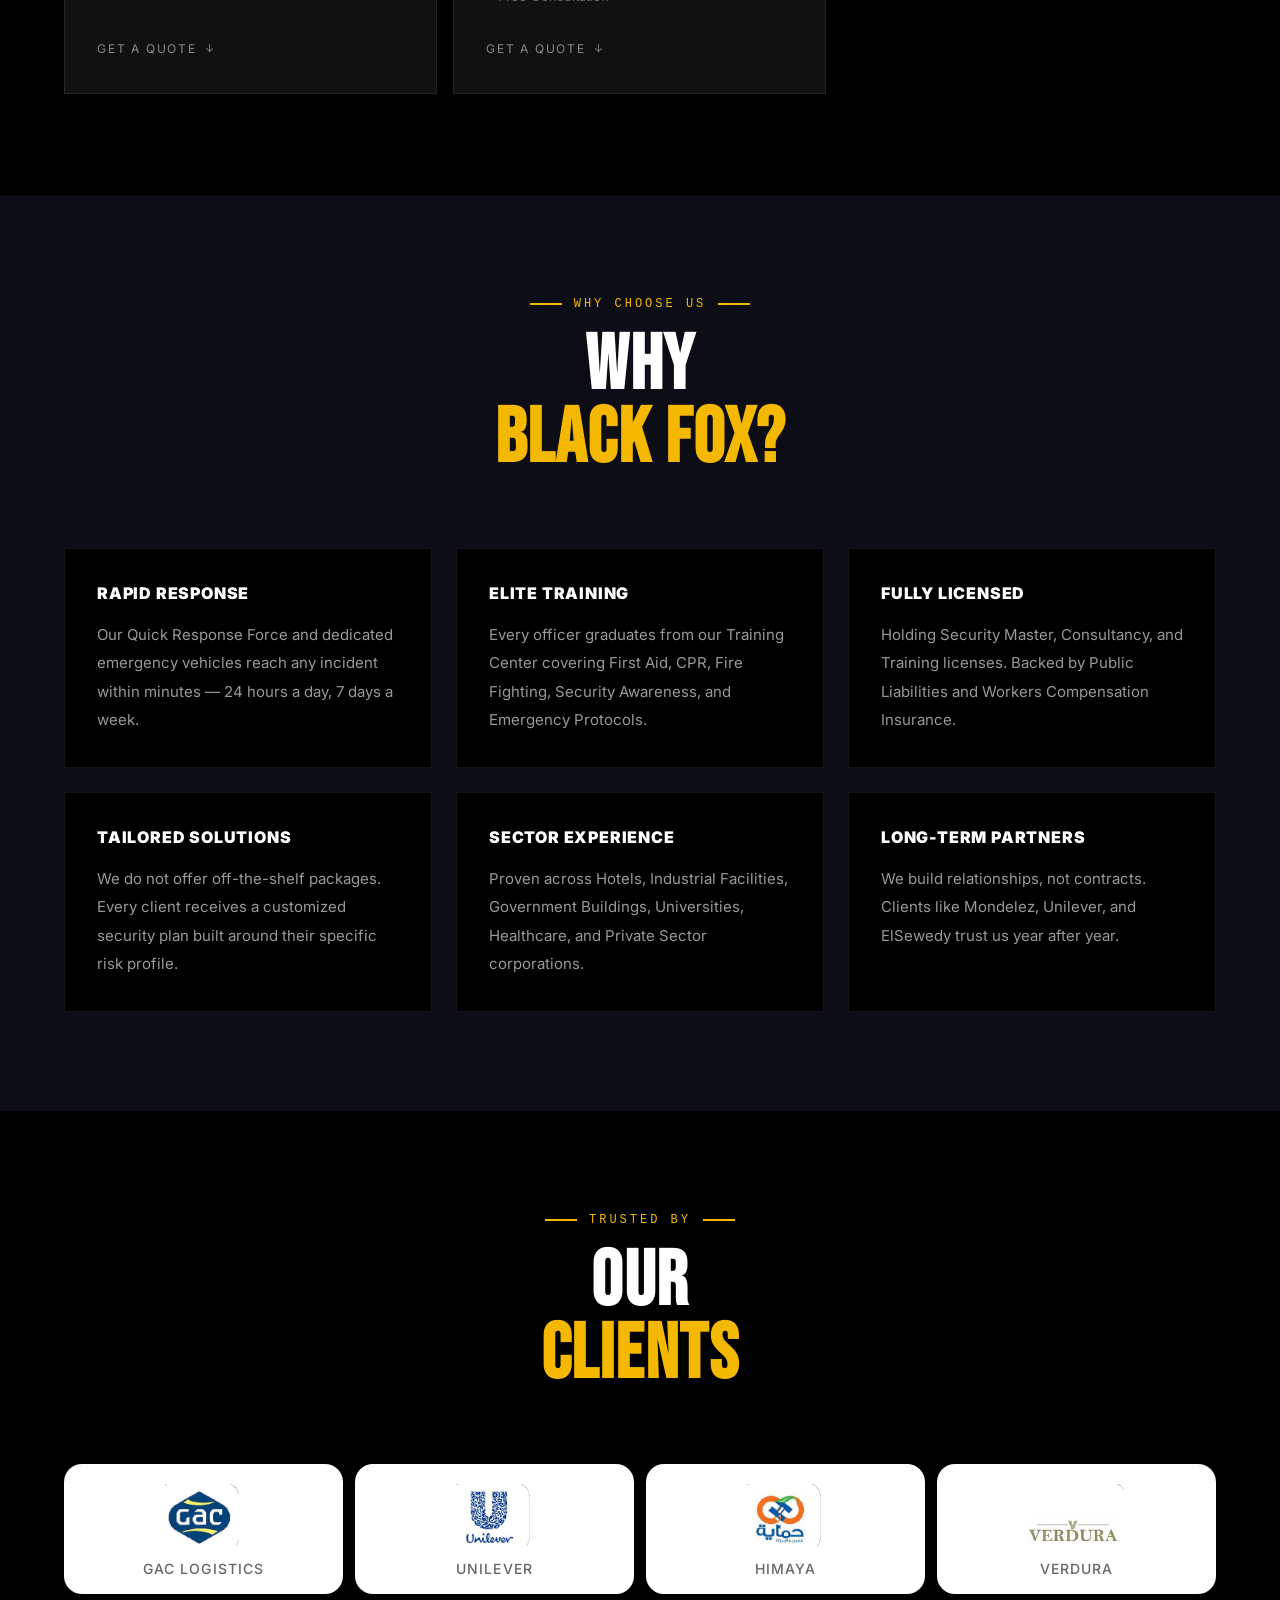
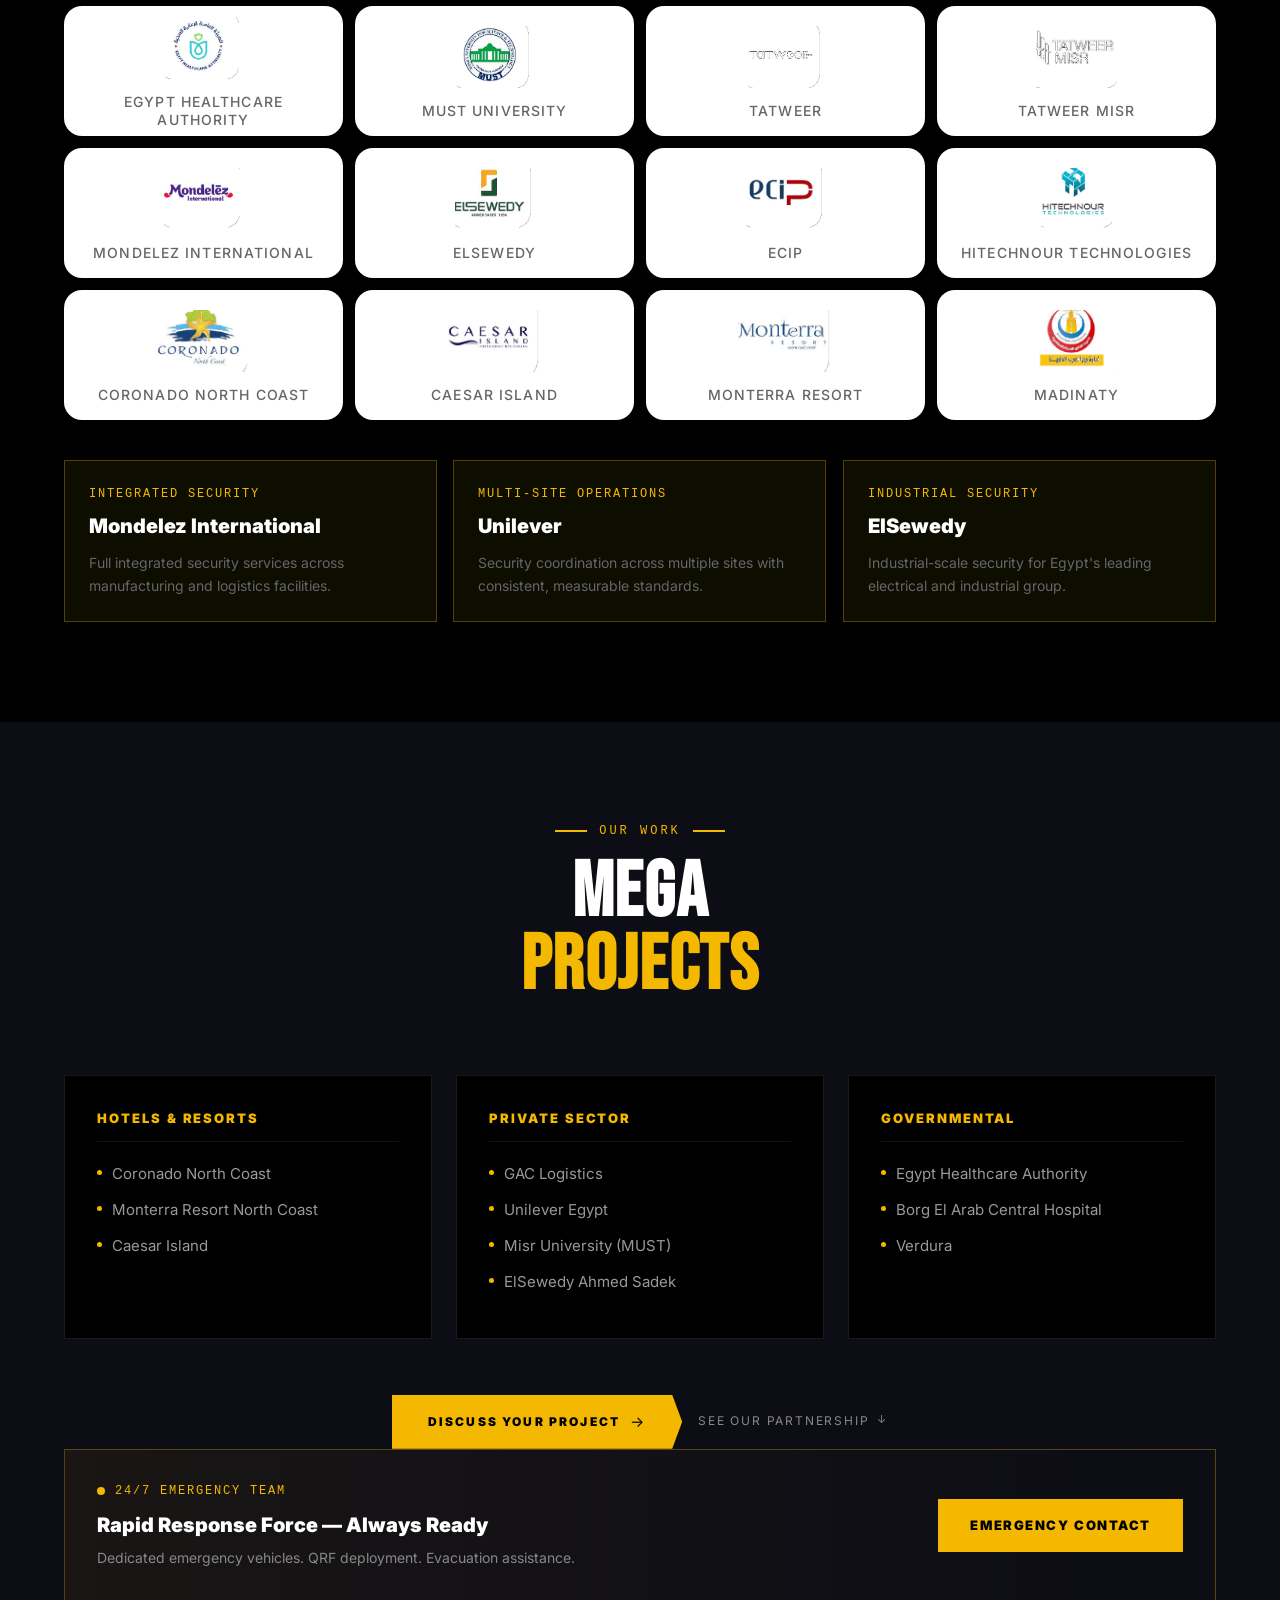
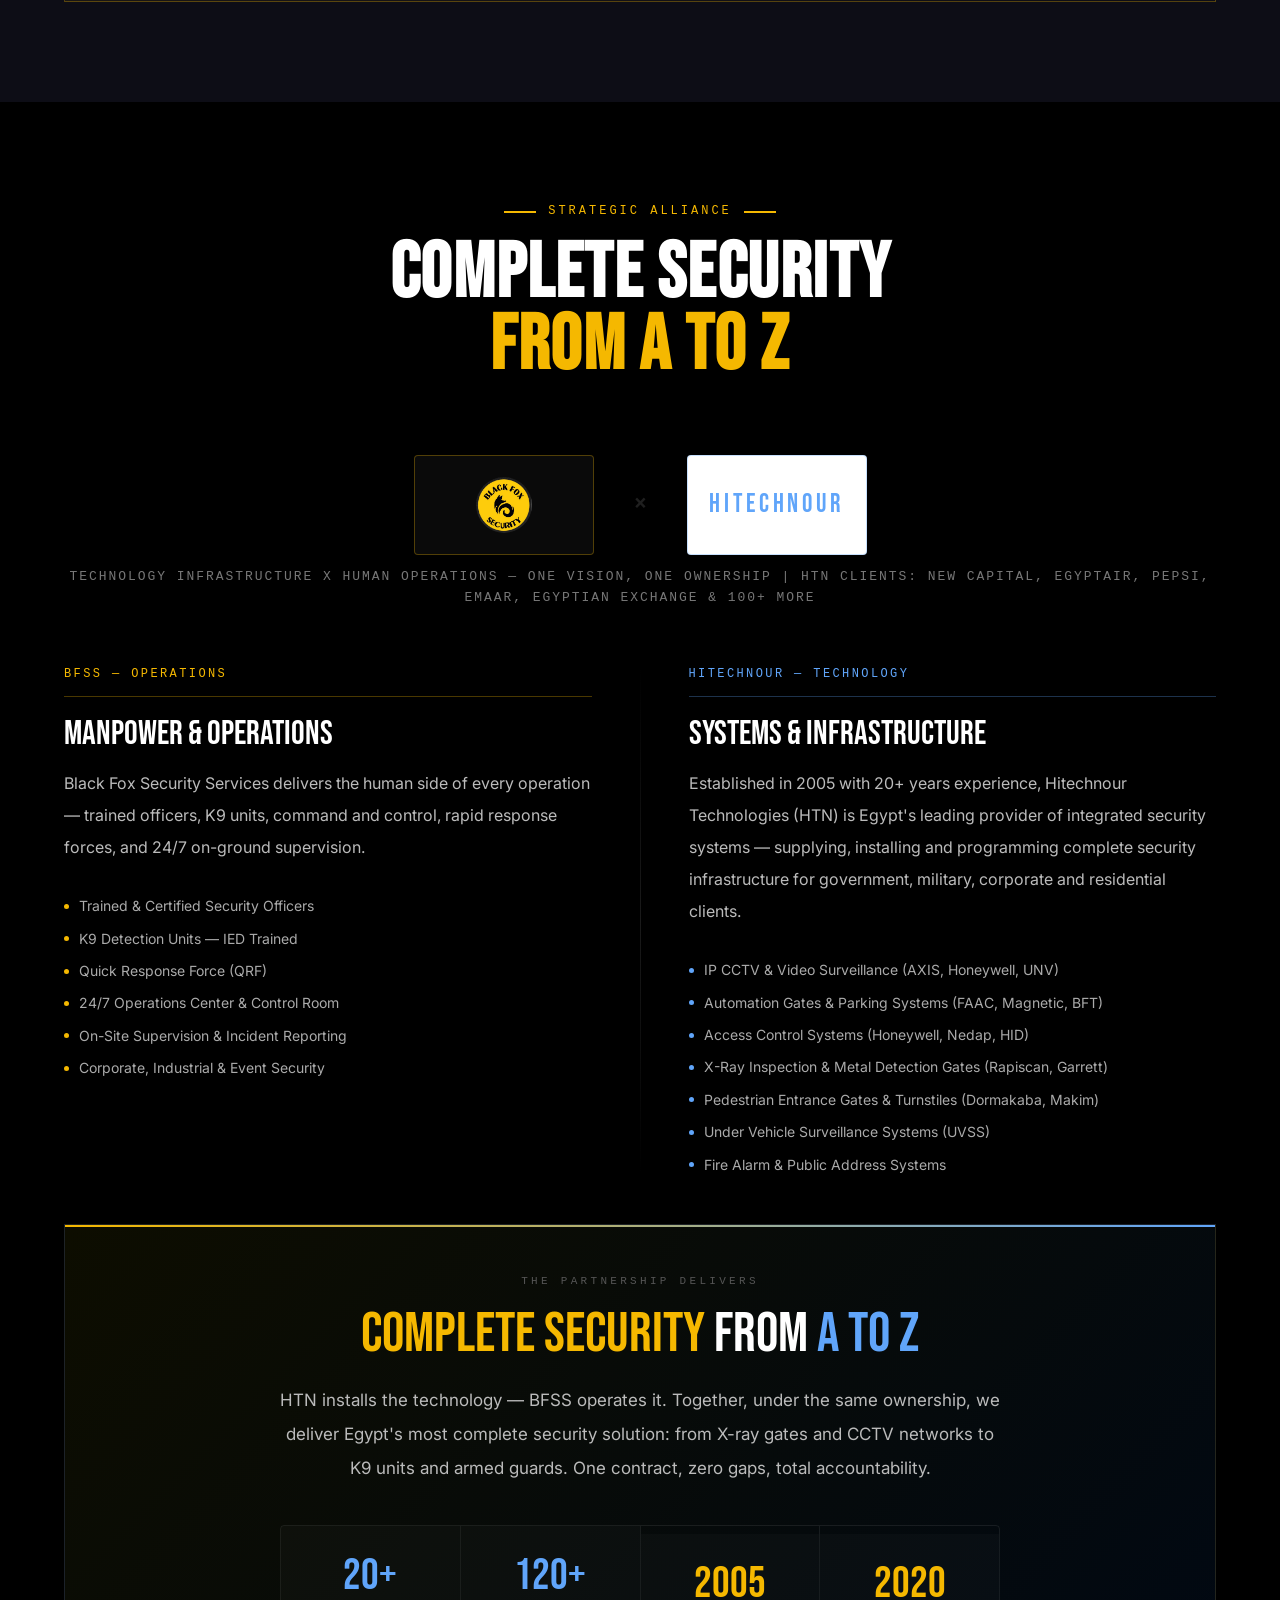
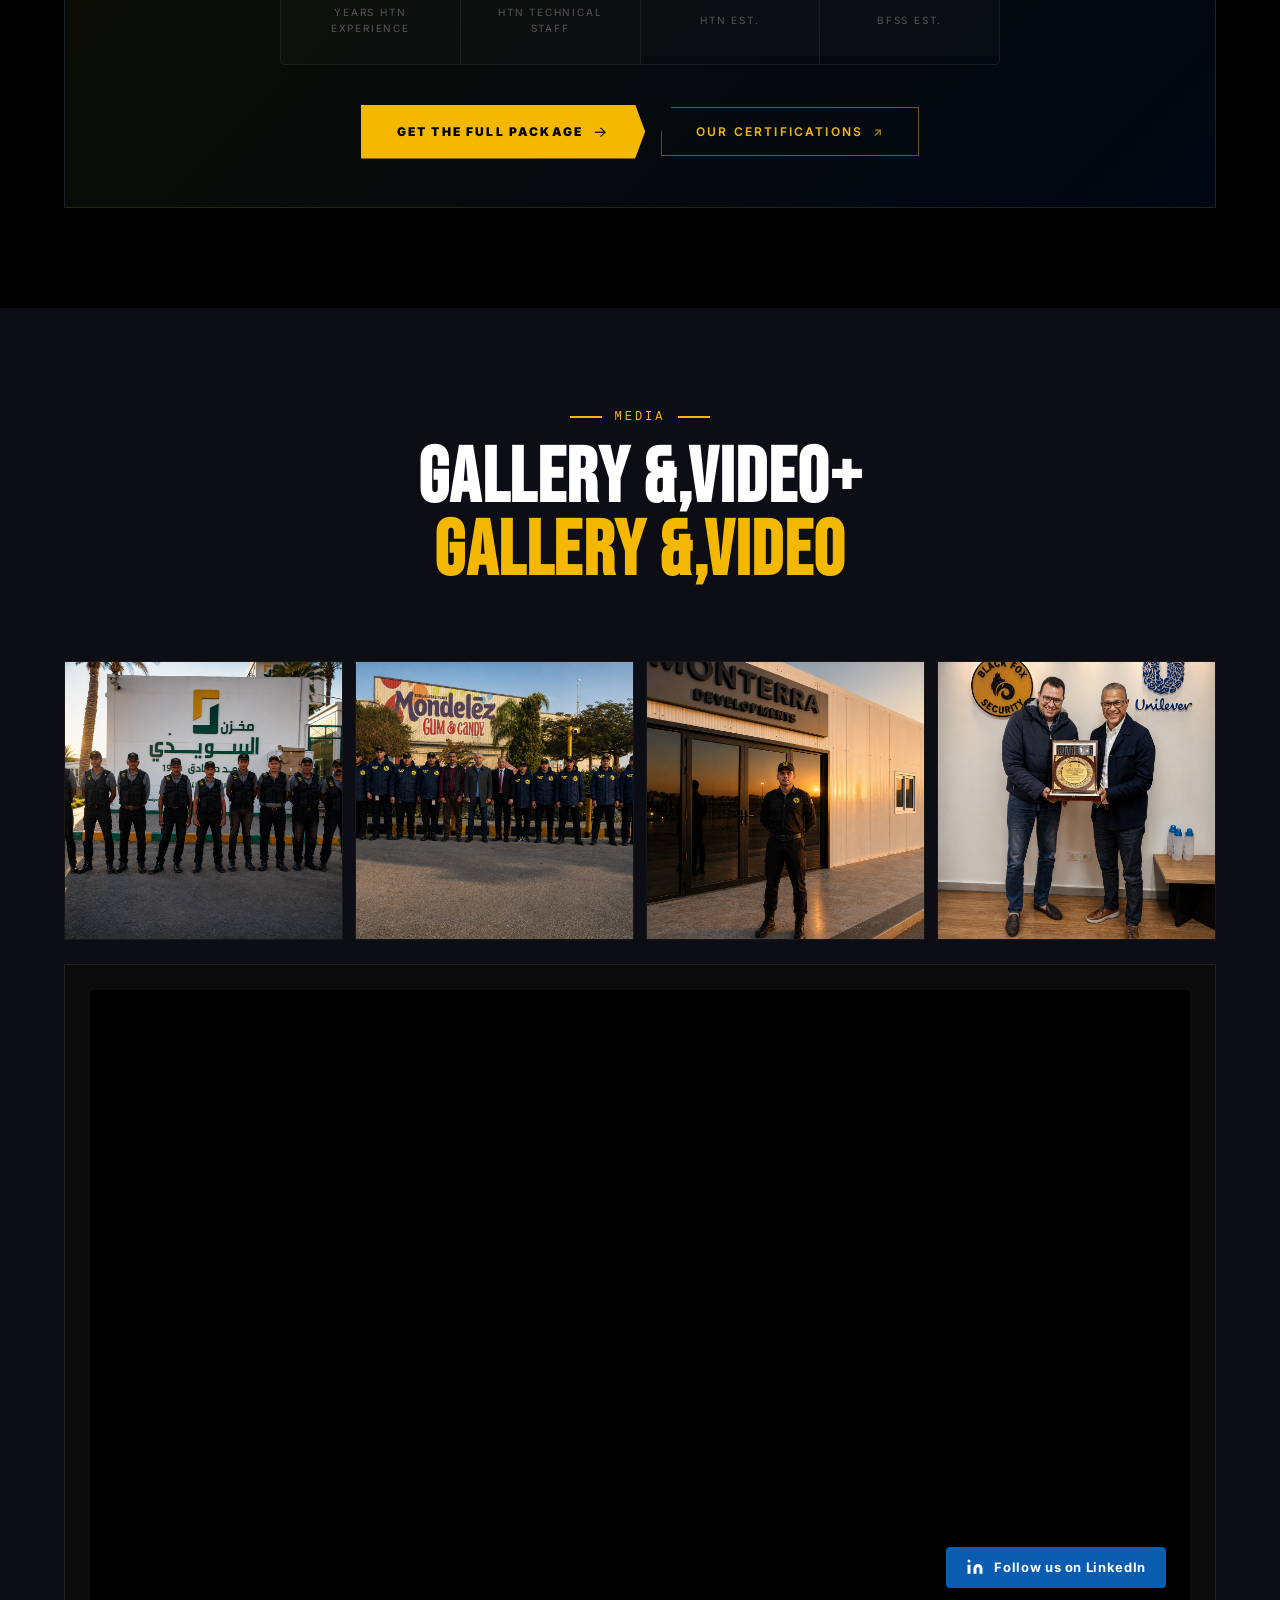
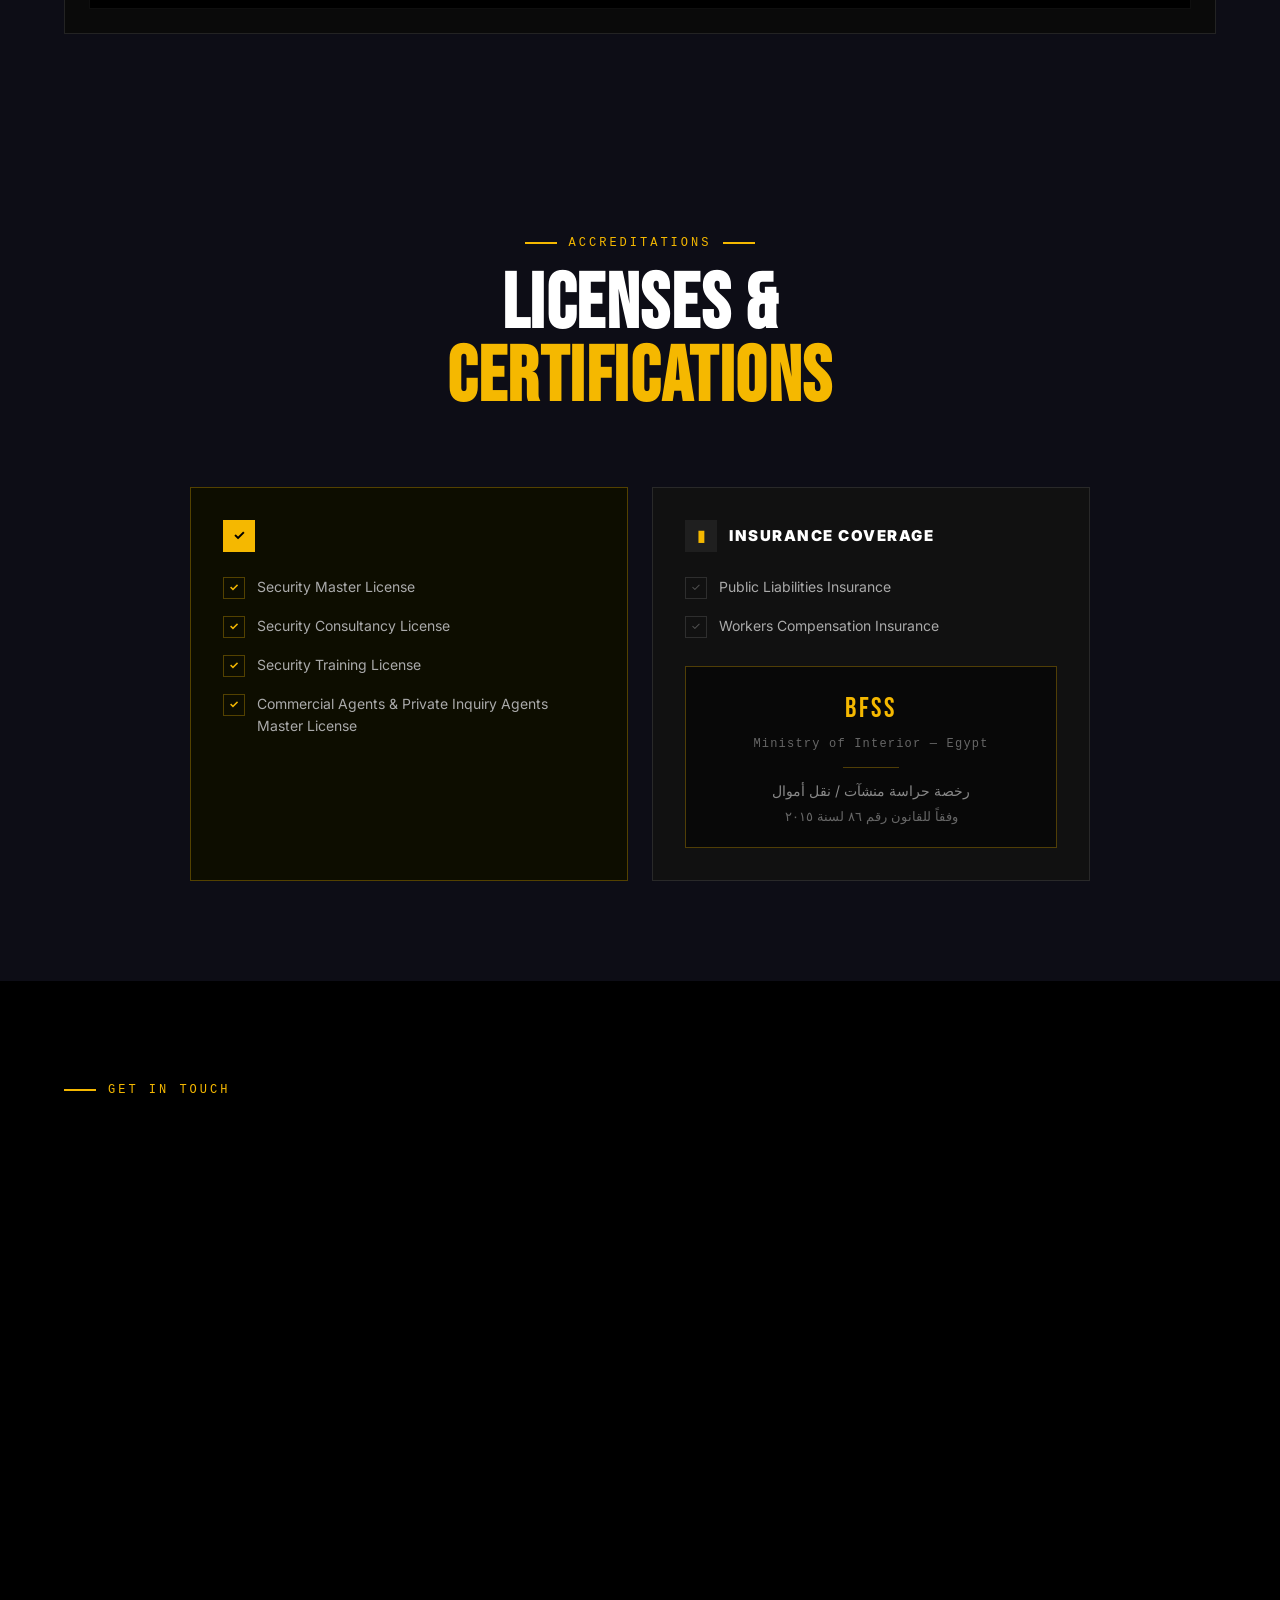
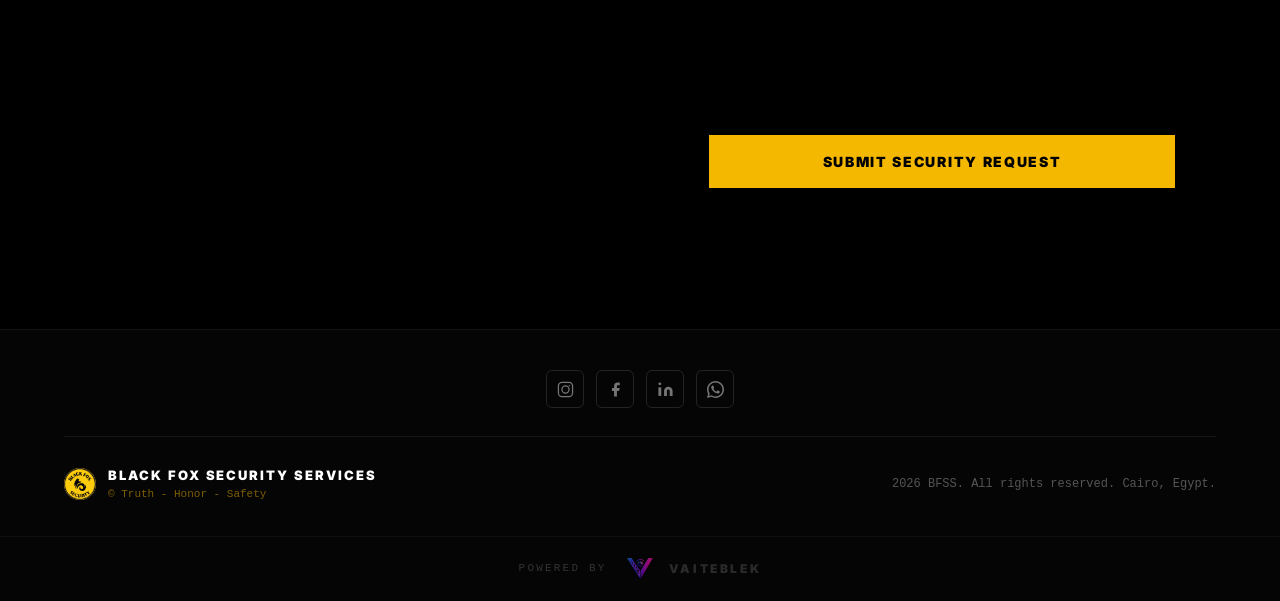
==== commit 288a6ffc: "Update index.html" ====
--- a/index.html
+++ b/index.html
@@ -304,6 +304,18 @@
 lang = 'en';
 render();
 g('lang-mob').textContent = 'ع';
+
 </script>
+  <!-- Floating WhatsApp Button with +7 Badge -->
+<a href="https://wa.me" class="whatsapp-float" target="_blank" rel="noopener noreferrer" style="position: fixed; bottom: 20px; right: 20px; width: 60px; height: 60px; background-color: #25d366; color: #fff; border-radius: 50%; text-align: center; font-size: 30px; box-shadow: 2px 2px 3px #999; z-index: 10000; display: flex; align-items: center; justify-content: center; text-decoration: none; transition: transform 0.2s;">
+  <!-- Badge +7 -->
+  <span style="position: absolute; top: -5px; left: -5px; background-color: #ff3b30; color: white; font-size: 14px; font-weight: bold; border-radius: 50%; width: 24px; height: 24px; display: flex; align-items: center; justify-content: center; box-shadow: 0px 2px 4px rgba(0,0,0,0.2); font-family: sans-serif;">+7</span>
+  
+  <!-- WhatsApp Icon -->
+  <svg viewBox="0 0 32 32" style="width: 35px; height: 35px; fill: white;">
+    <path d="M16 2a14 14 0 0 0-12.14 21L2 29.5a.5.5 0 0 0 .64.64l6.5-1.86A14 14 0 1 0 16 2zm0 26a12 12 0 0 1-6.14-1.68.5.5 0 0 0-.46-.04l-4.57 1.3 1.3-4.57a.5.5 0 0 0-.04-.46A12 12 0 1 1 16 28zm6.47-8.91c-.35-.18-2.11-1-2.43-1.12s-.56-.18-.8.17-1 1.22-1.18 1.4-.41.2-.76.02a10.74 10.74 0 0 1-2.82-1.74 11.84 11.84 0 0 1-1.95-2.42c-.2-.35-.02-.54.16-.72s.35-.41.53-.62a2.33 2.33 0 0 0 .35-.59.64.64 0 0 0-.03-.61c-.09-.18-.8-1.92-1.09-2.63c-.29-.7-.59-.6-.8-.6h-.69a1.32 1.32 0 0 0-.95.44A5.26 5.26 0 0 0 9 14.88a9.23 9.23 0 0 0 1.93 4.89c.24.32 3.75 5.72 9.09 8a21.49 21.49 0 0 0 3 .95 5.37 5.37 0 0 0 2.22.14 3.65 3.65 0 0 0 2.4-1.69 3 3 0 0 0 .21-1.69c-.09-.15-.35-.33-.7-.51z"/>
+  </svg>
+</a>
+
 </body>
 </html>
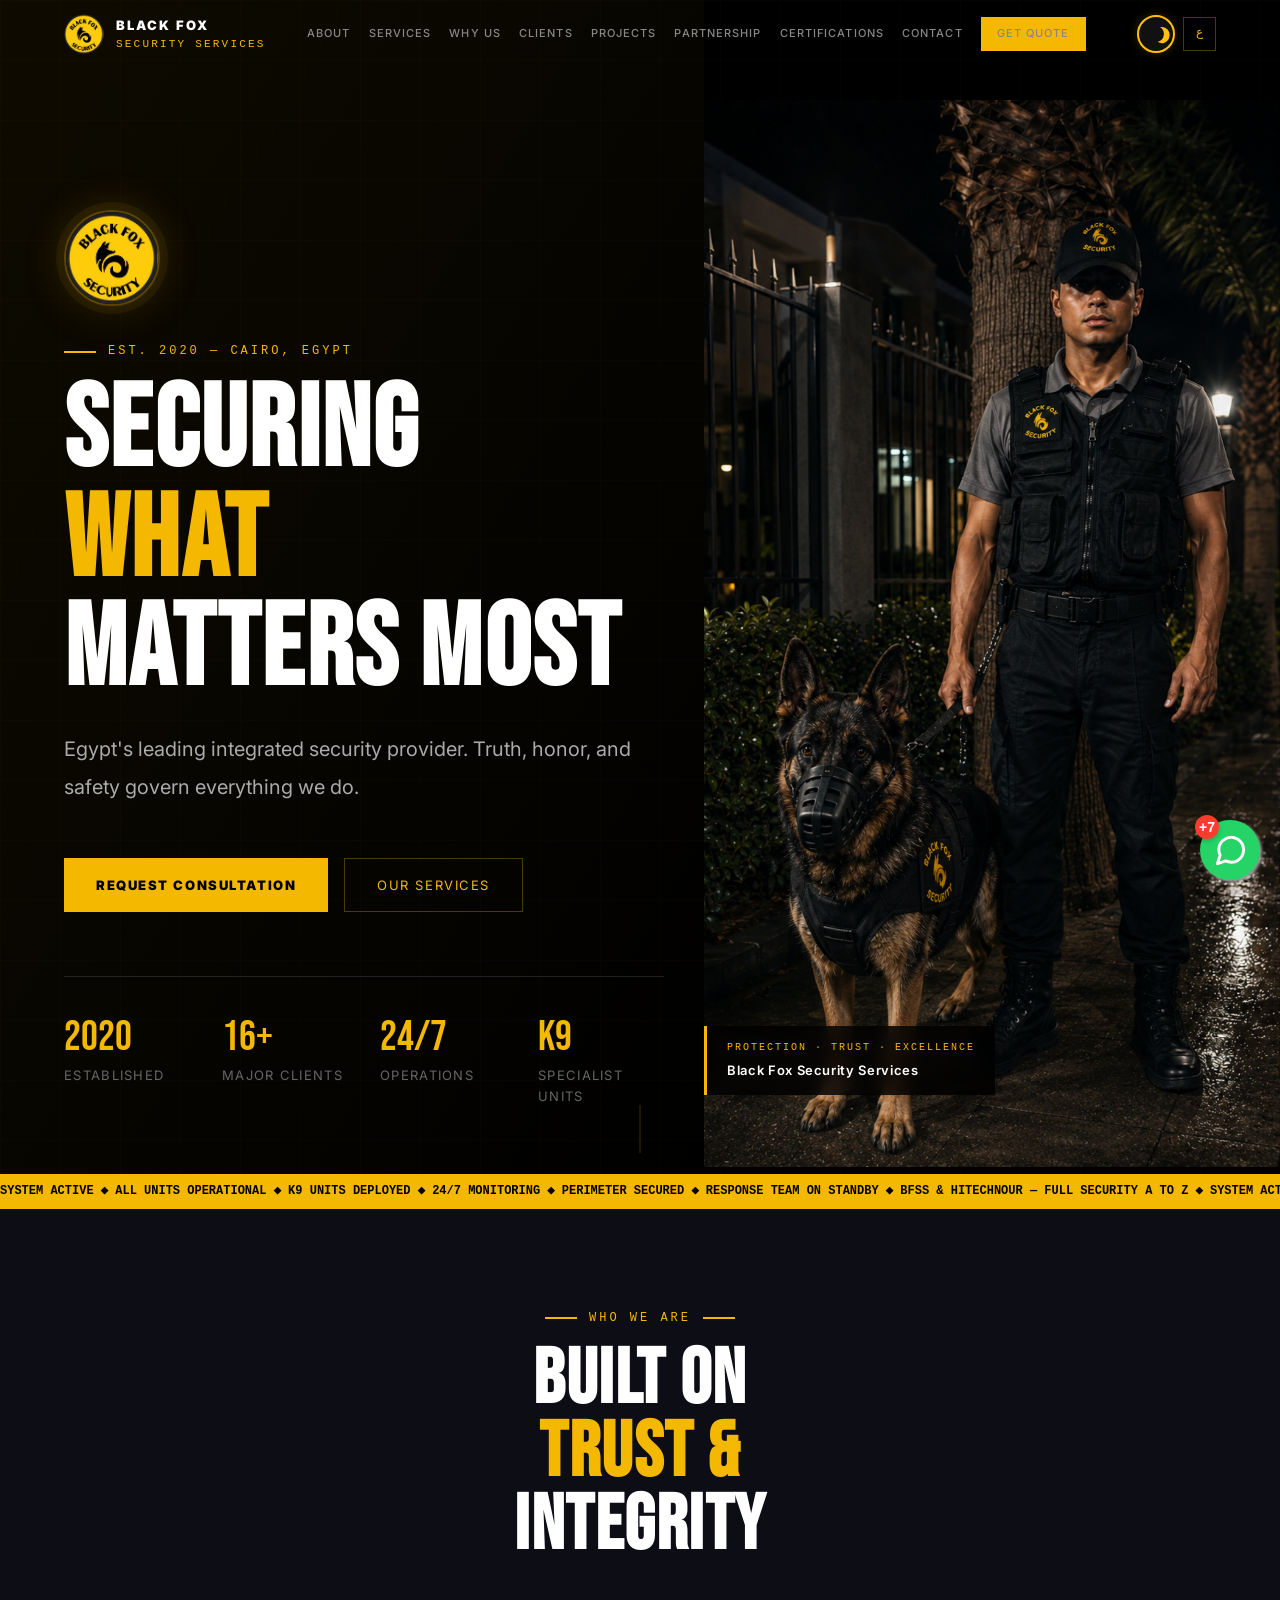
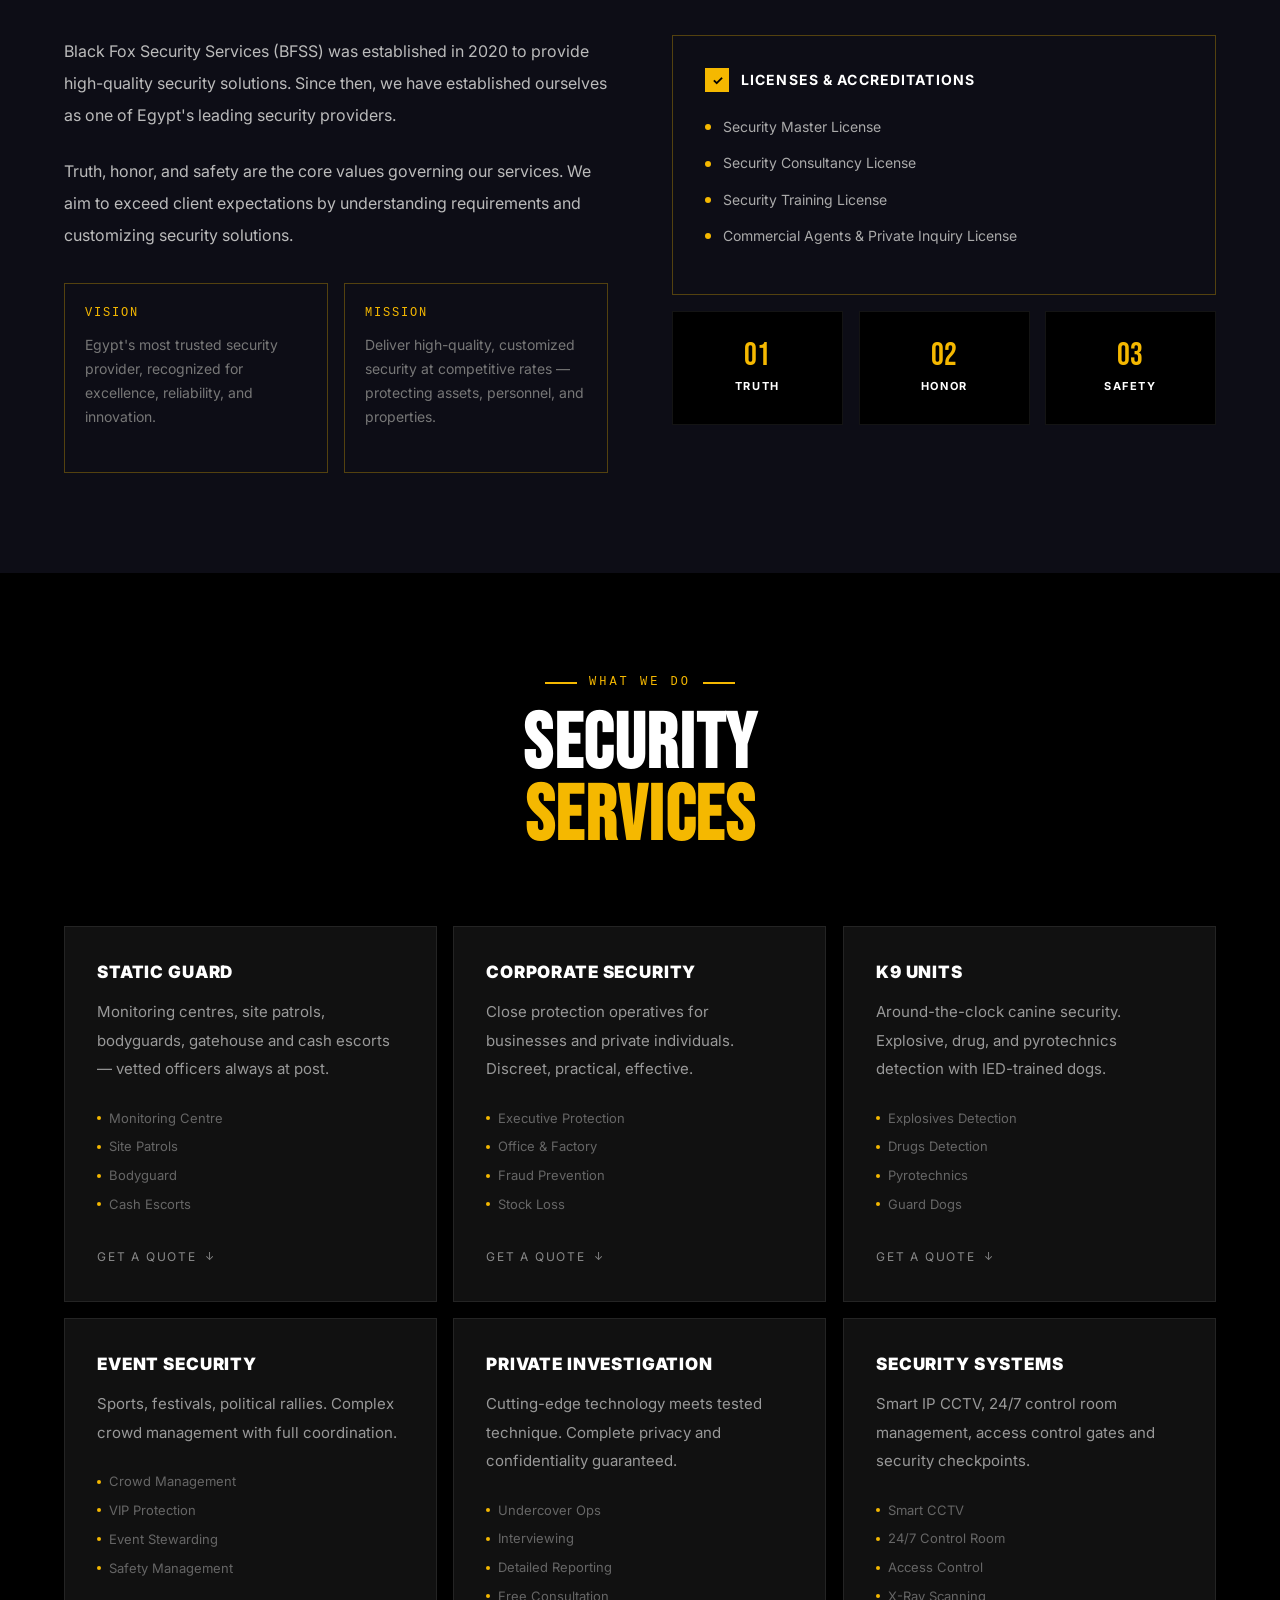
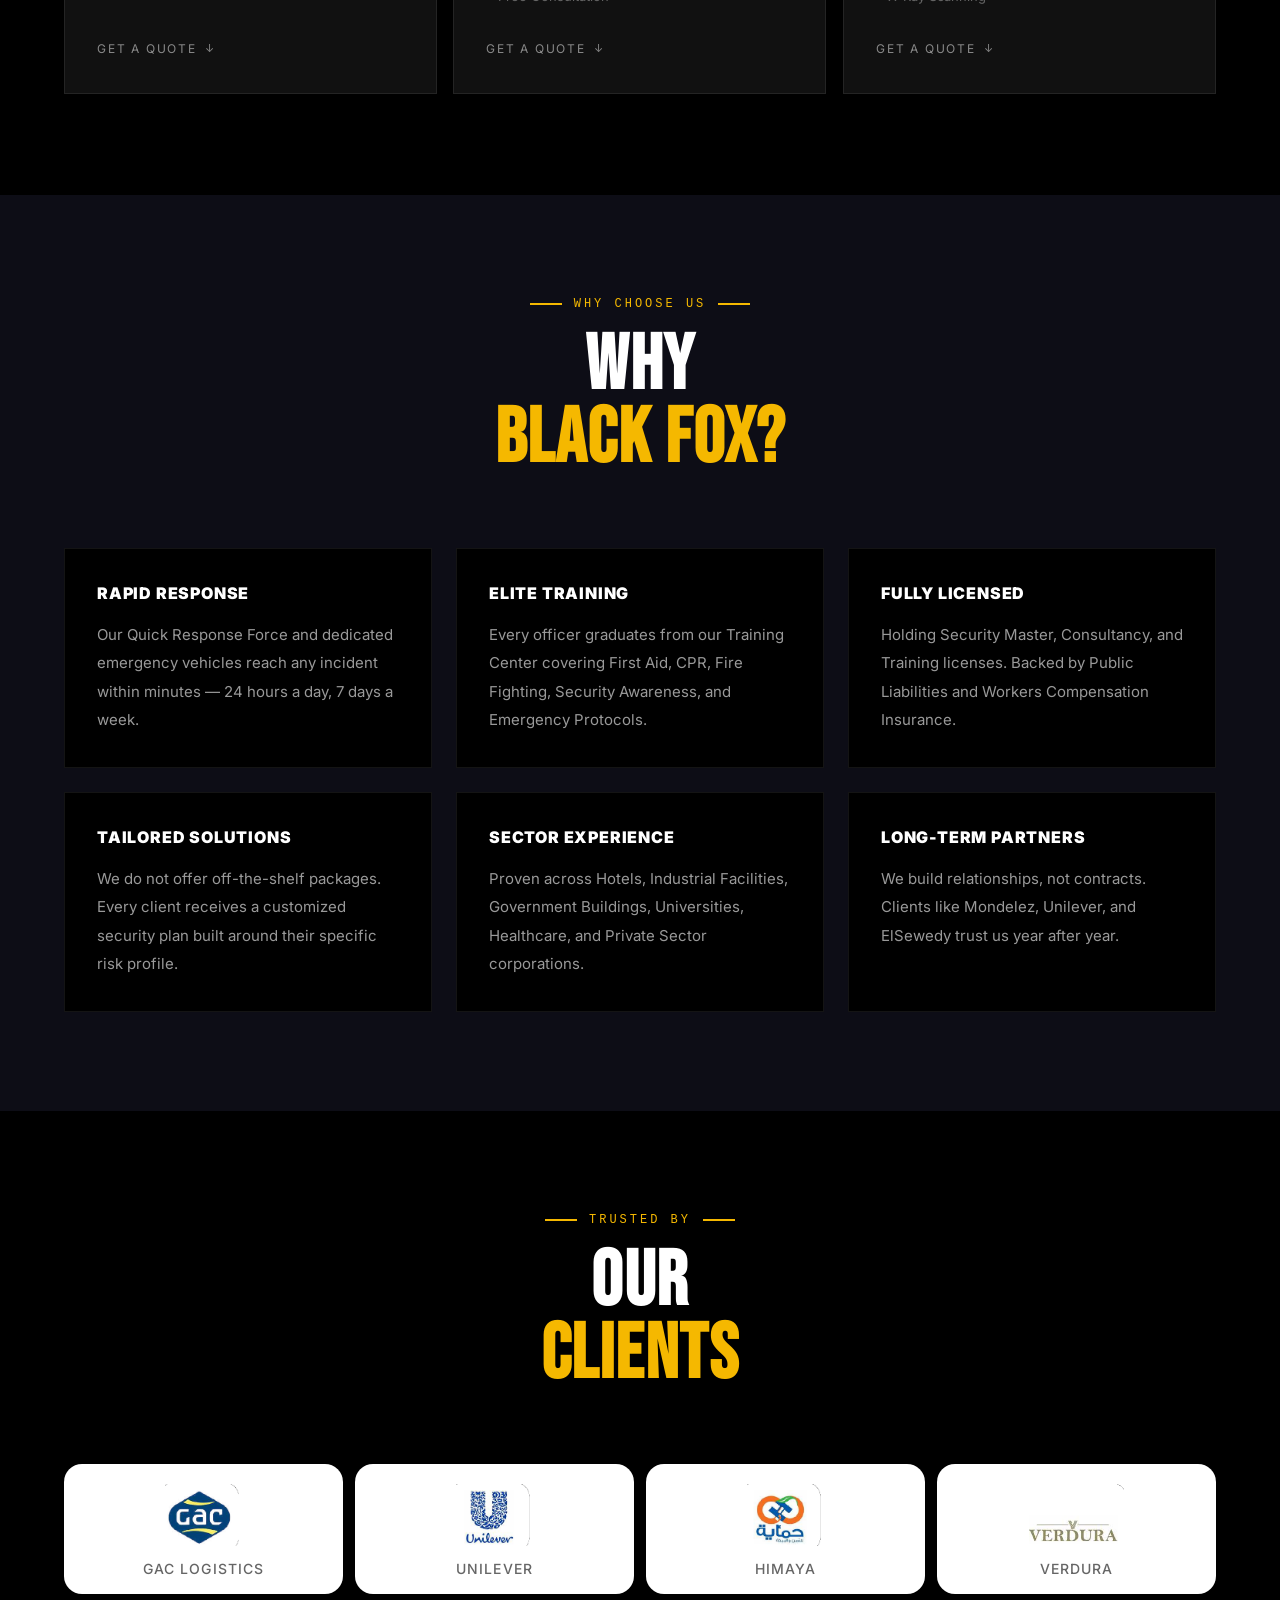
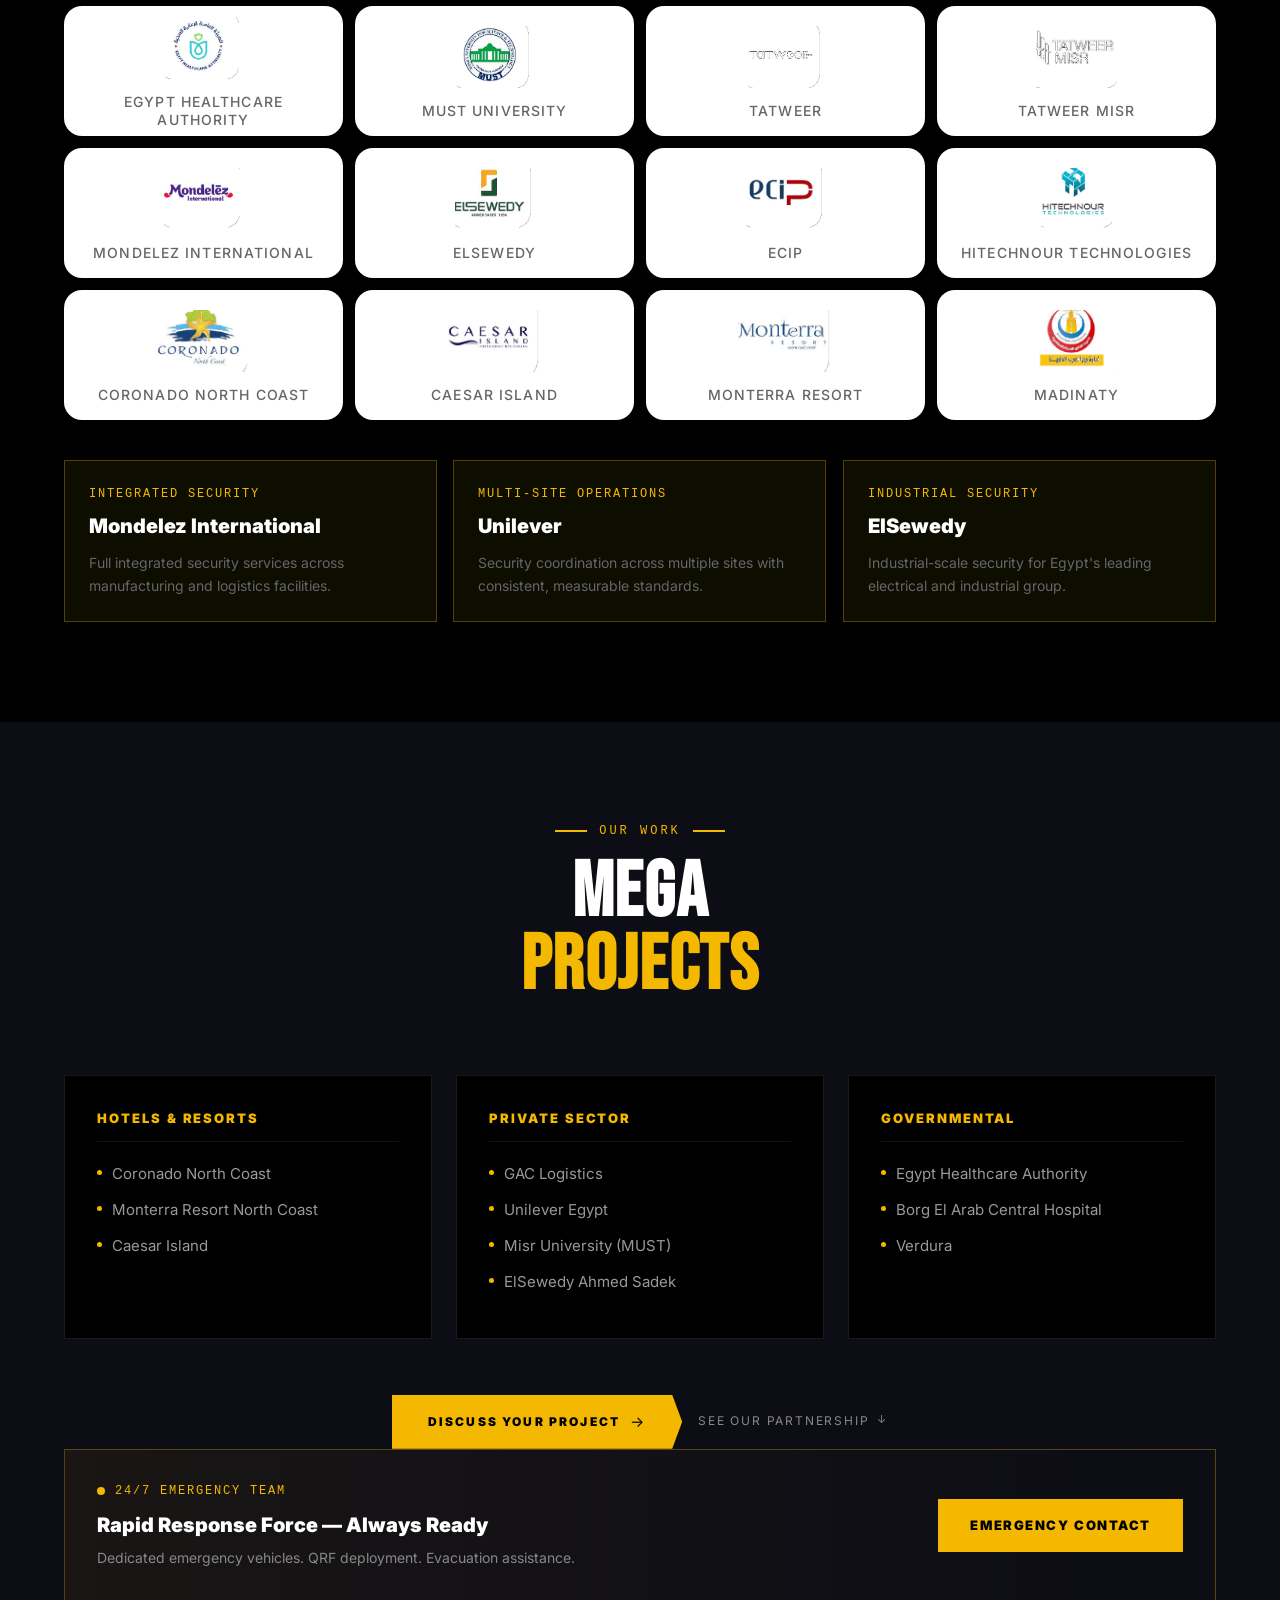
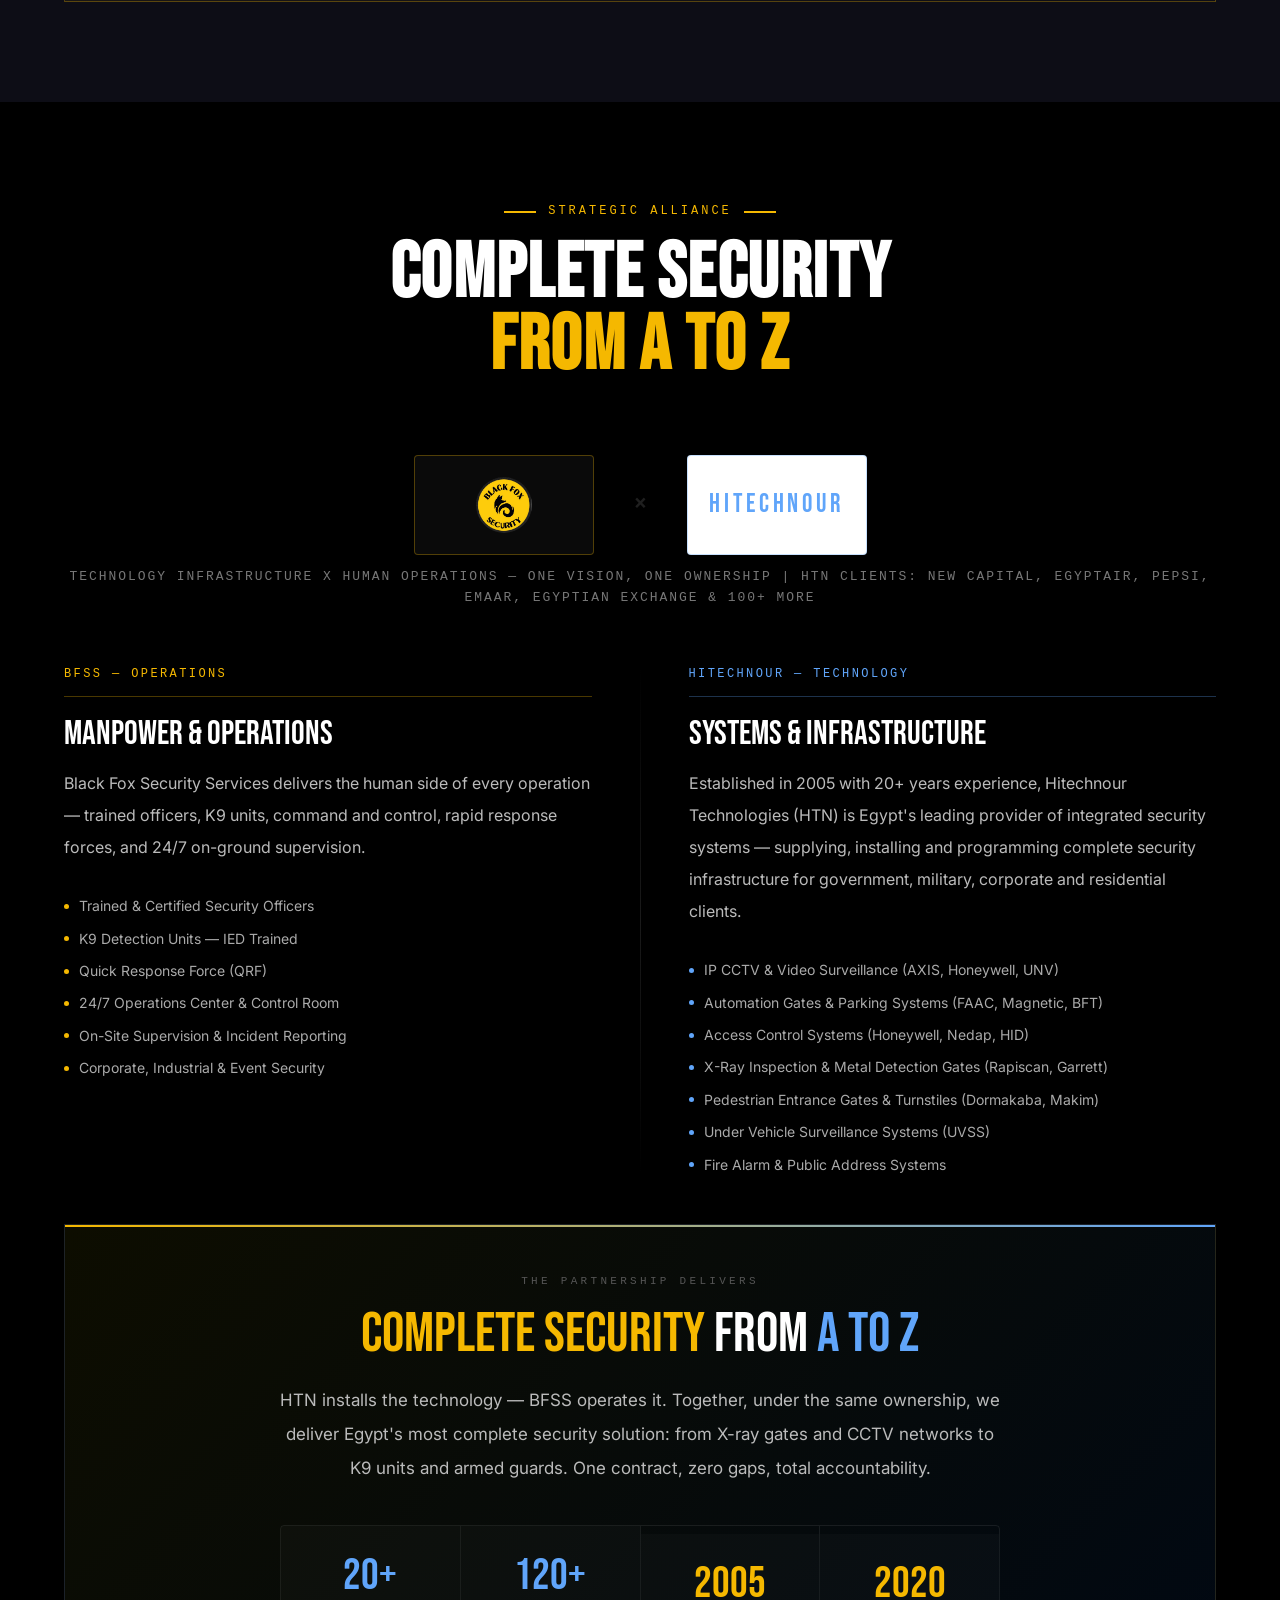
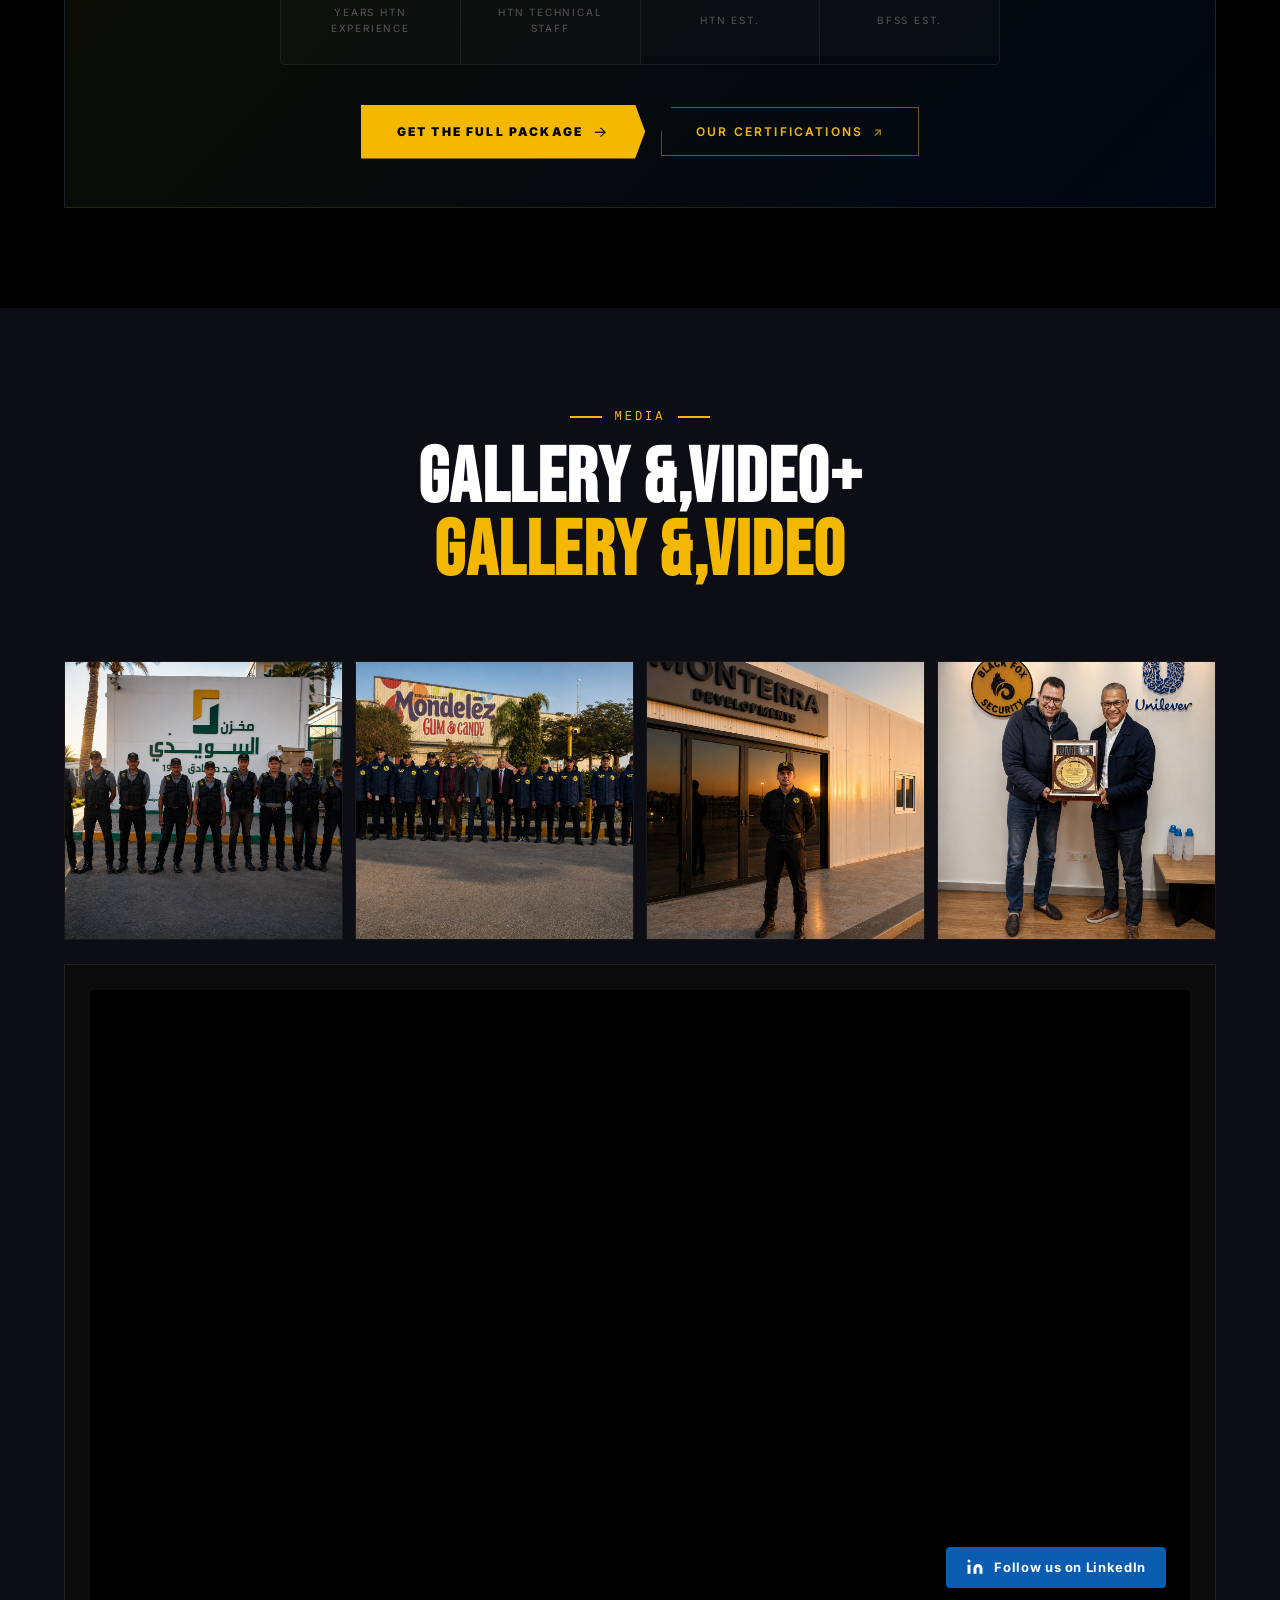
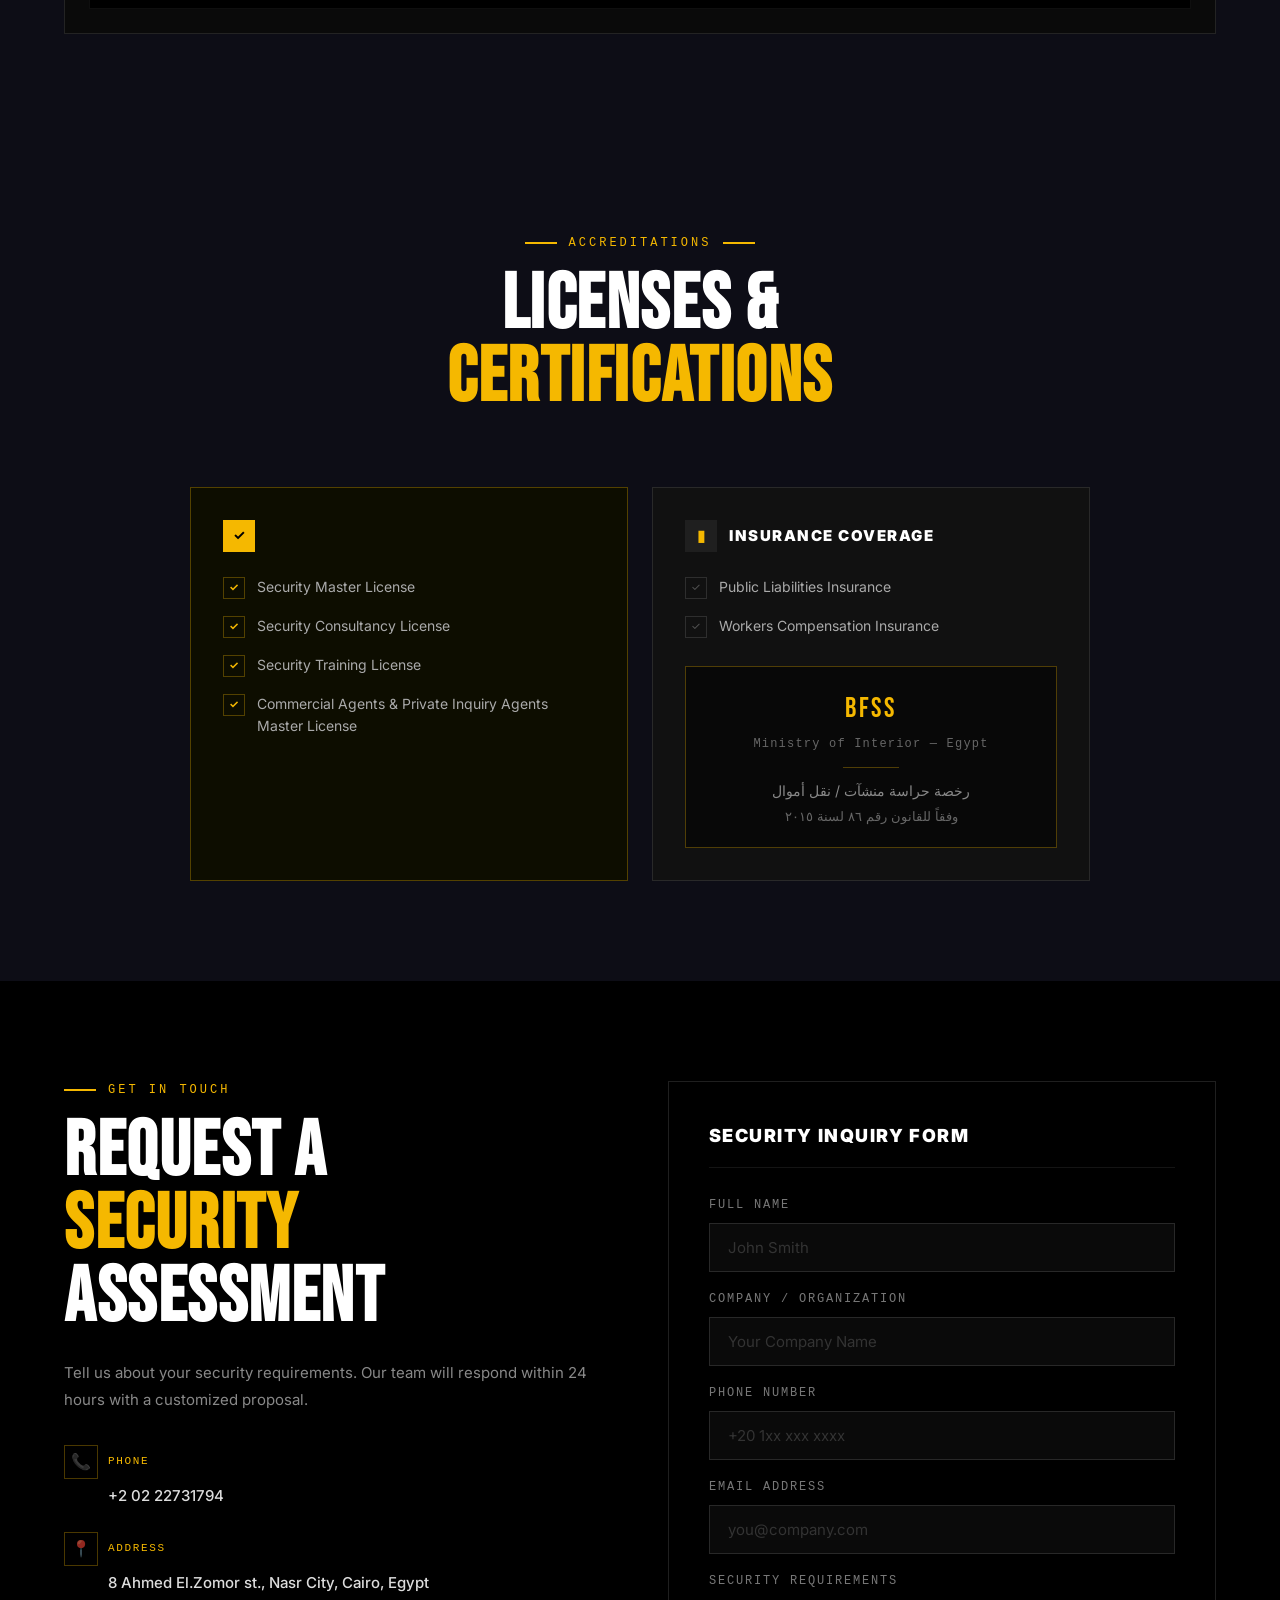
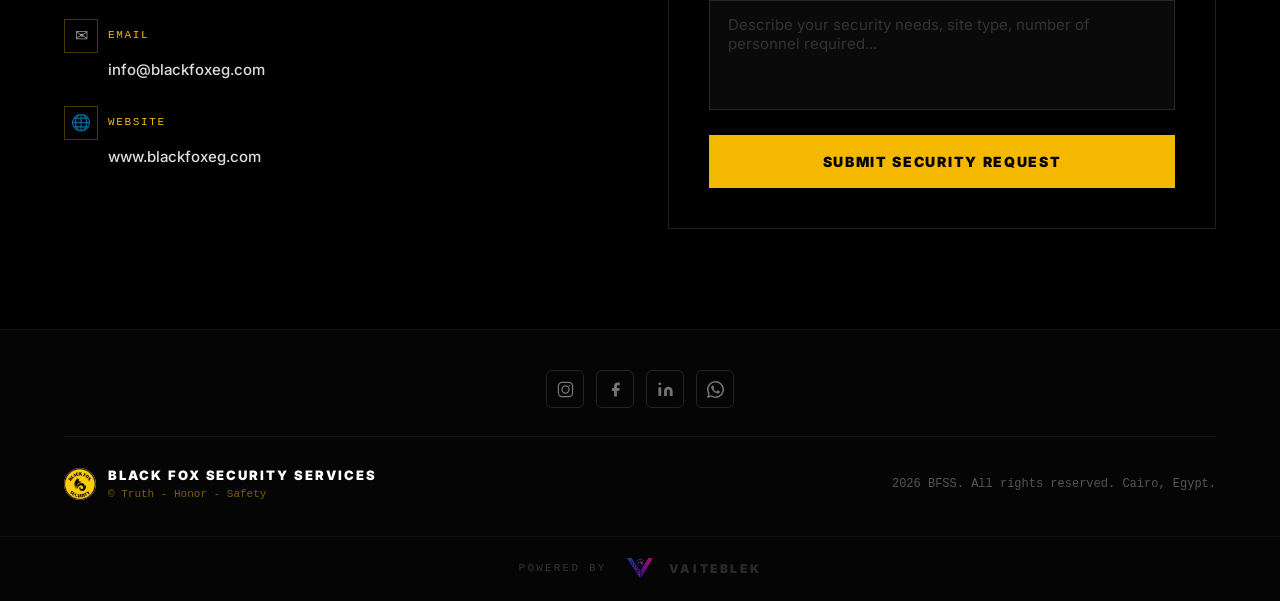
==== commit 18b17fe3: "Update index.html" ====
--- a/index.html
+++ b/index.html
@@ -312,8 +312,8 @@
   <span style="position: absolute; top: -5px; left: -5px; background-color: #ff3b30; color: white; font-size: 14px; font-weight: bold; border-radius: 50%; width: 24px; height: 24px; display: flex; align-items: center; justify-content: center; box-shadow: 0px 2px 4px rgba(0,0,0,0.2); font-family: sans-serif;">+7</span>
   
   <!-- WhatsApp Icon -->
-  <svg viewBox="0 0 32 32" style="width: 35px; height: 35px; fill: white;">
-    <path d="M16 2a14 14 0 0 0-12.14 21L2 29.5a.5.5 0 0 0 .64.64l6.5-1.86A14 14 0 1 0 16 2zm0 26a12 12 0 0 1-6.14-1.68.5.5 0 0 0-.46-.04l-4.57 1.3 1.3-4.57a.5.5 0 0 0-.04-.46A12 12 0 1 1 16 28zm6.47-8.91c-.35-.18-2.11-1-2.43-1.12s-.56-.18-.8.17-1 1.22-1.18 1.4-.41.2-.76.02a10.74 10.74 0 0 1-2.82-1.74 11.84 11.84 0 0 1-1.95-2.42c-.2-.35-.02-.54.16-.72s.35-.41.53-.62a2.33 2.33 0 0 0 .35-.59.64.64 0 0 0-.03-.61c-.09-.18-.8-1.92-1.09-2.63c-.29-.7-.59-.6-.8-.6h-.69a1.32 1.32 0 0 0-.95.44A5.26 5.26 0 0 0 9 14.88a9.23 9.23 0 0 0 1.93 4.89c.24.32 3.75 5.72 9.09 8a21.49 21.49 0 0 0 3 .95 5.37 5.37 0 0 0 2.22.14 3.65 3.65 0 0 0 2.4-1.69 3 3 0 0 0 .21-1.69c-.09-.15-.35-.33-.7-.51z"/>
+  <svg viewBox="0 0 24 24" style="width: 35px; height: 35px; fill: none; stroke: white; stroke-width: 2; stroke-linecap: round; stroke-linejoin: round;">
+    <path d="M21 11.5a8.38 8.38 0 0 1-.9 3.8 8.5 8.5 0 0 1-7.6 4.7 8.38 8.38 0 0 1-3.8-.9L3 21l1.9-5.7a8.38 8.38 0 0 1-.9-3.8 8.5 8.5 0 0 1 4.7-7.6 8.38 8.38 0 0 1 3.8-.9h.5a8.48 8.48 0 0 1 8 8v.5z"></path>
   </svg>
 </a>
 
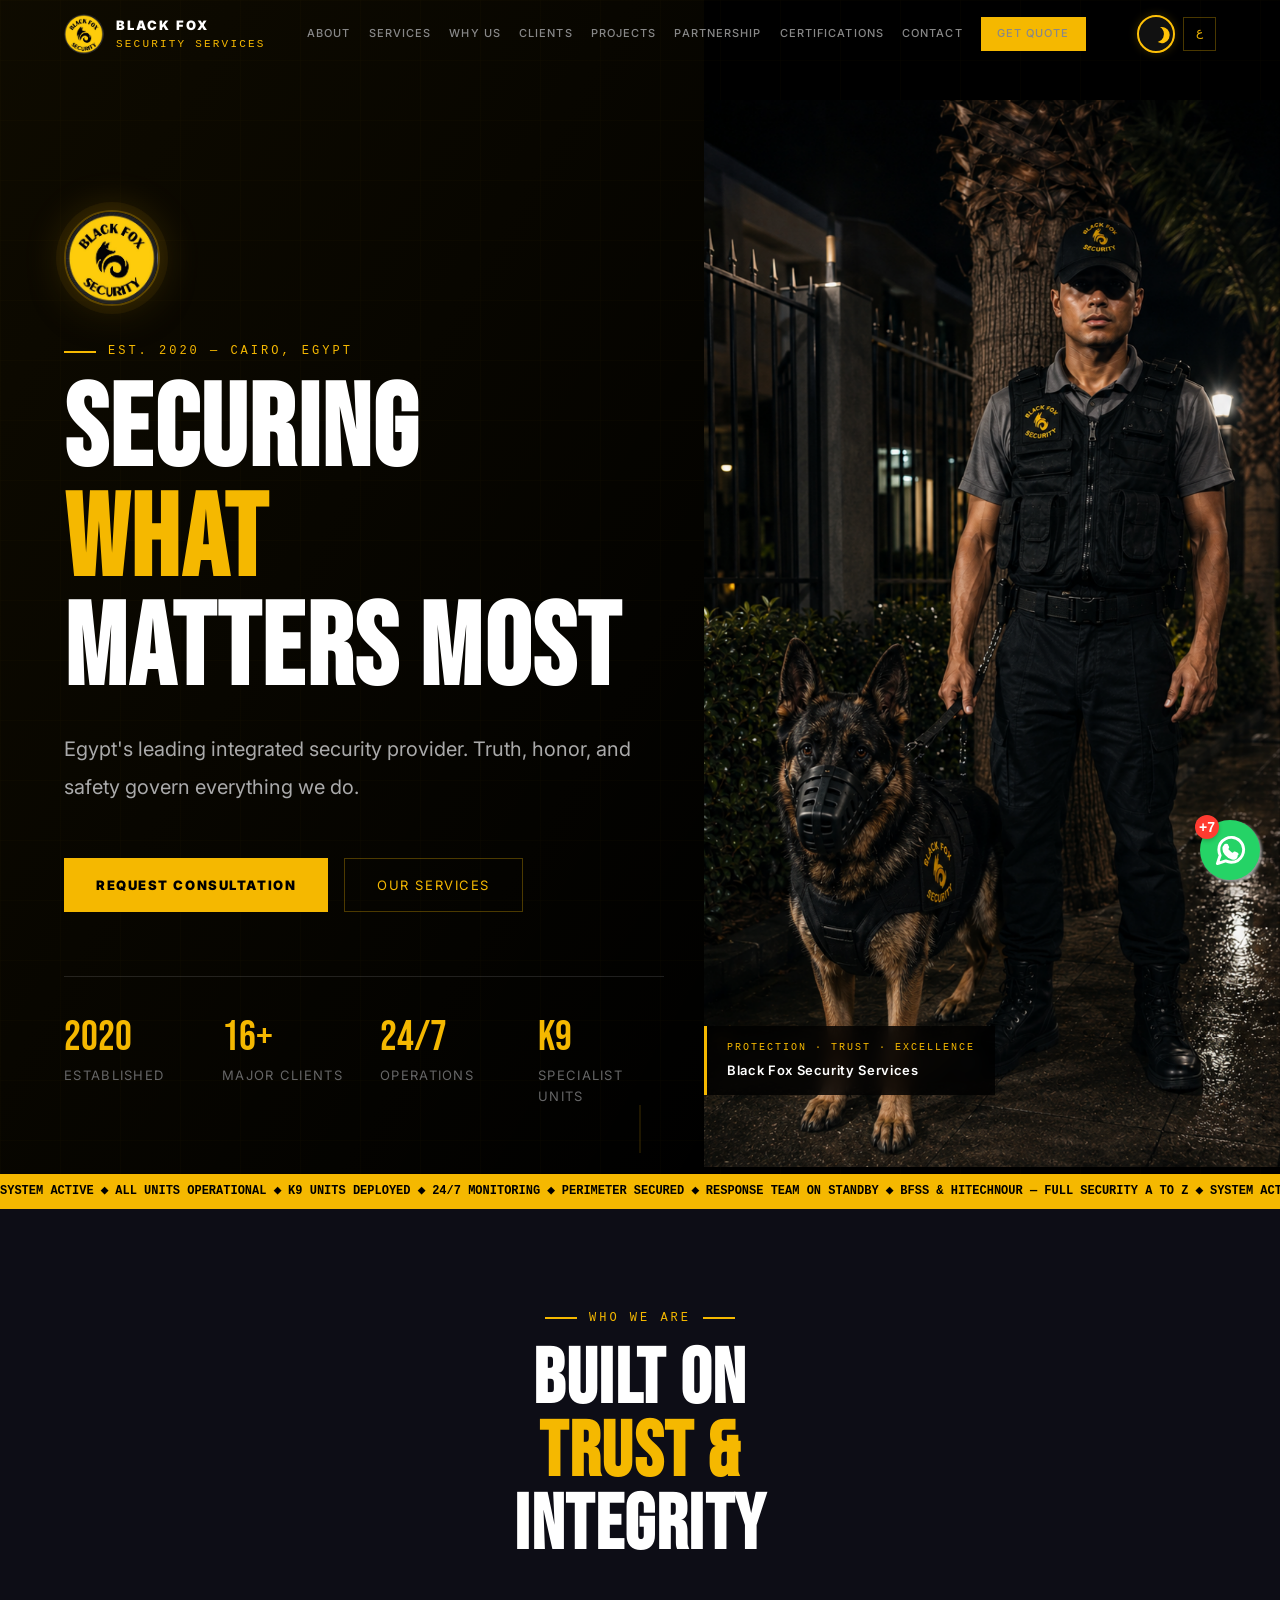
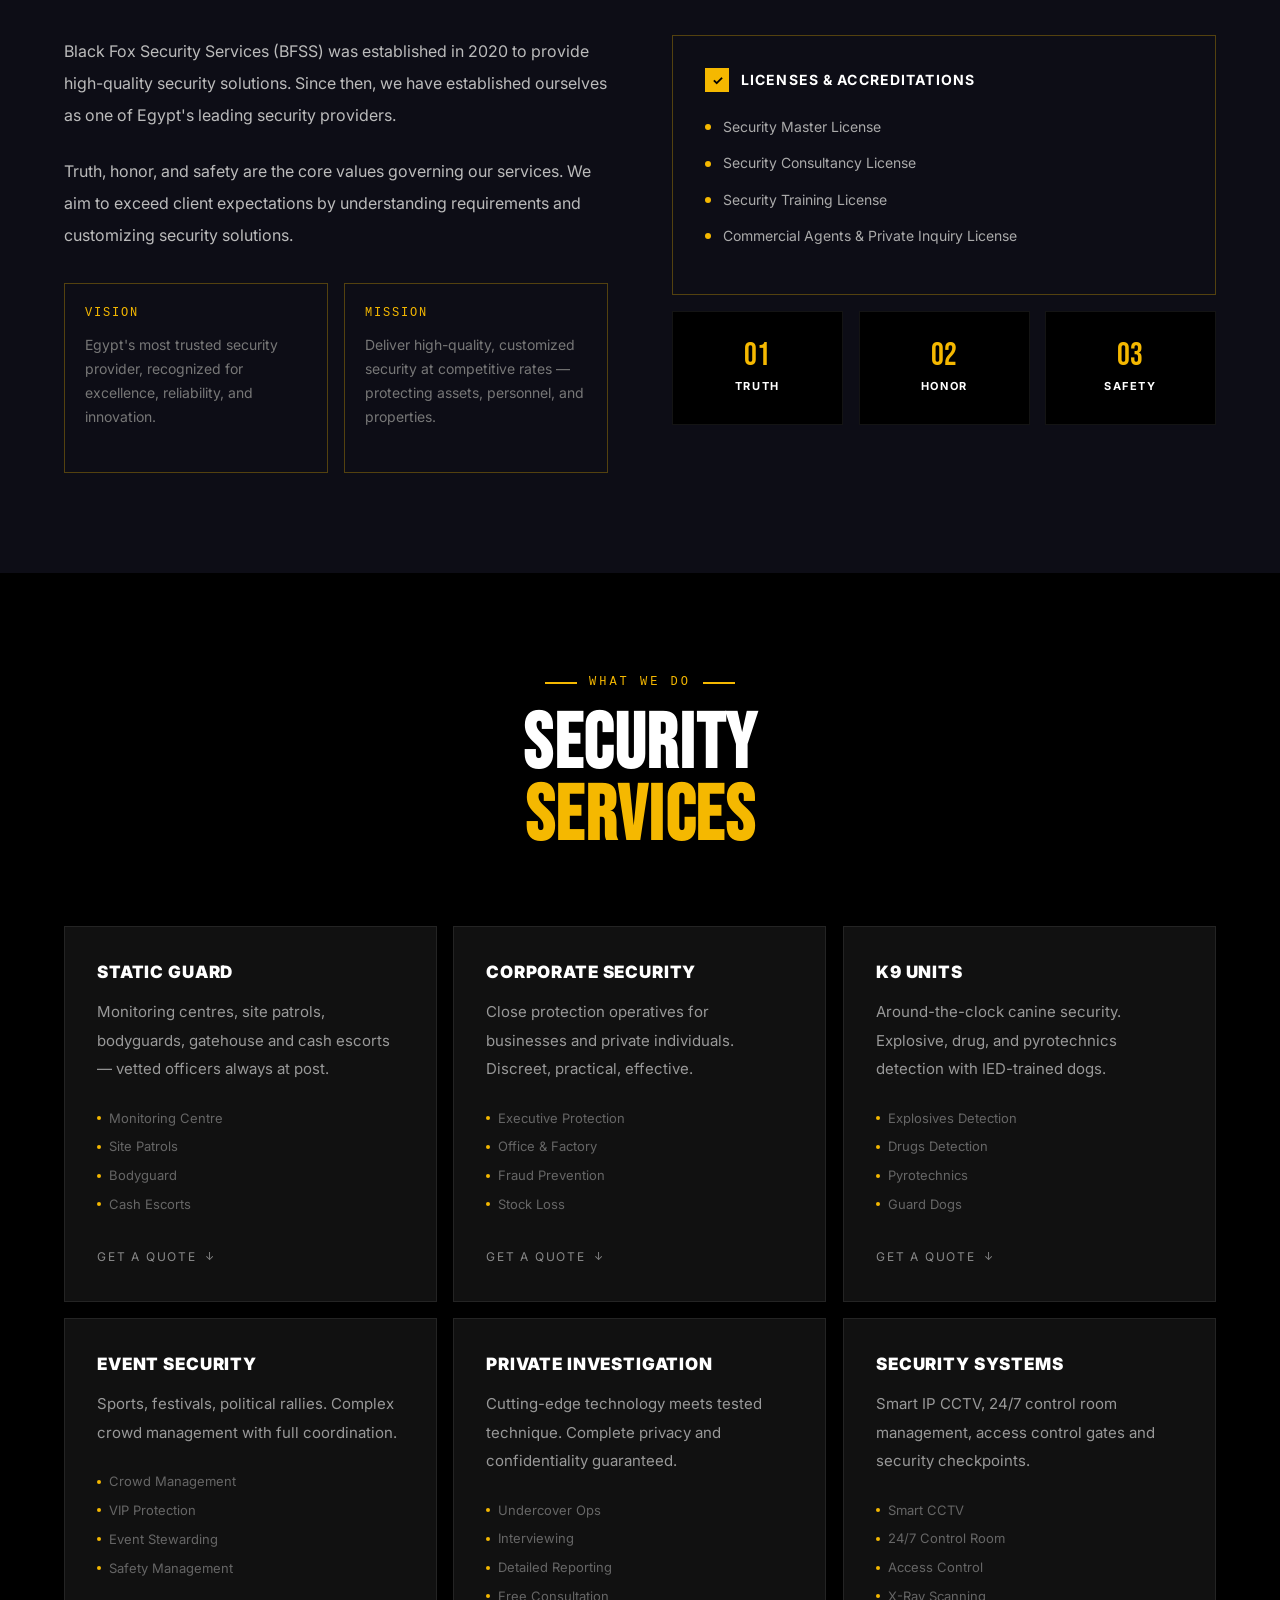
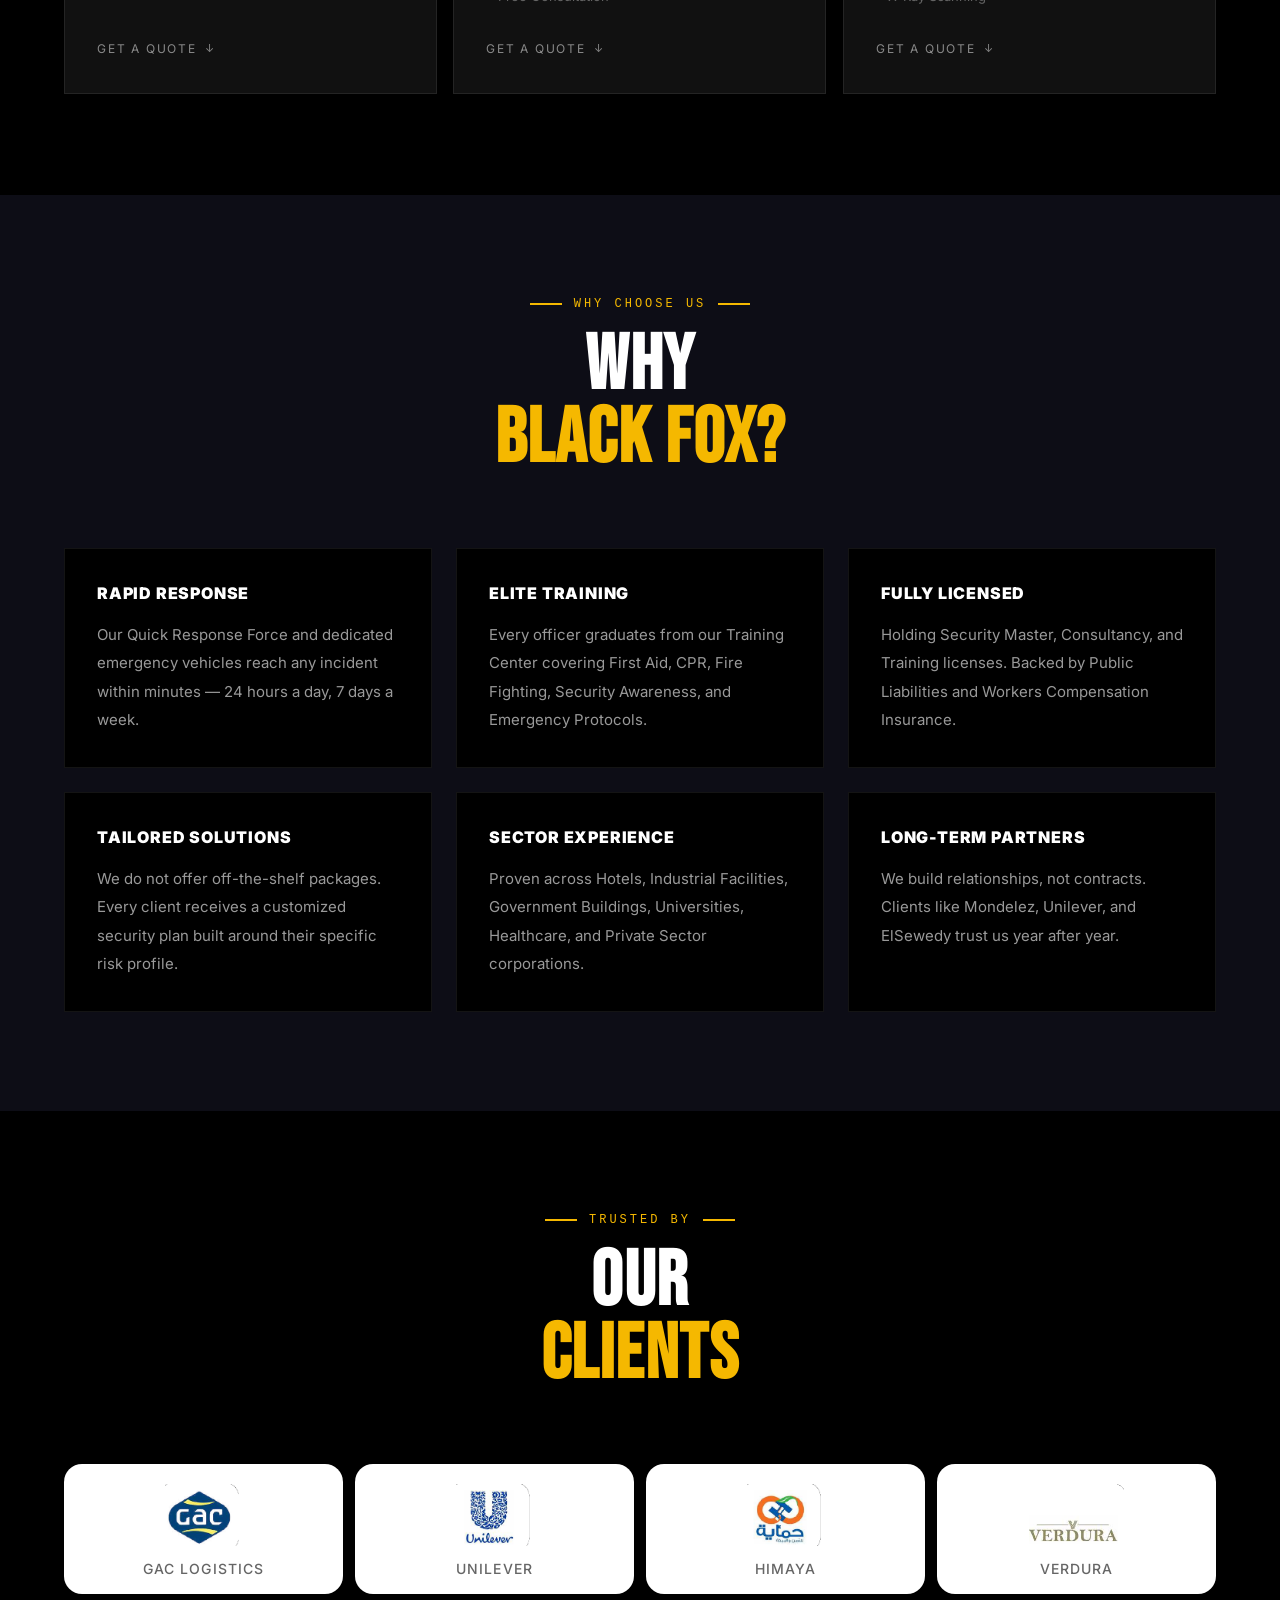
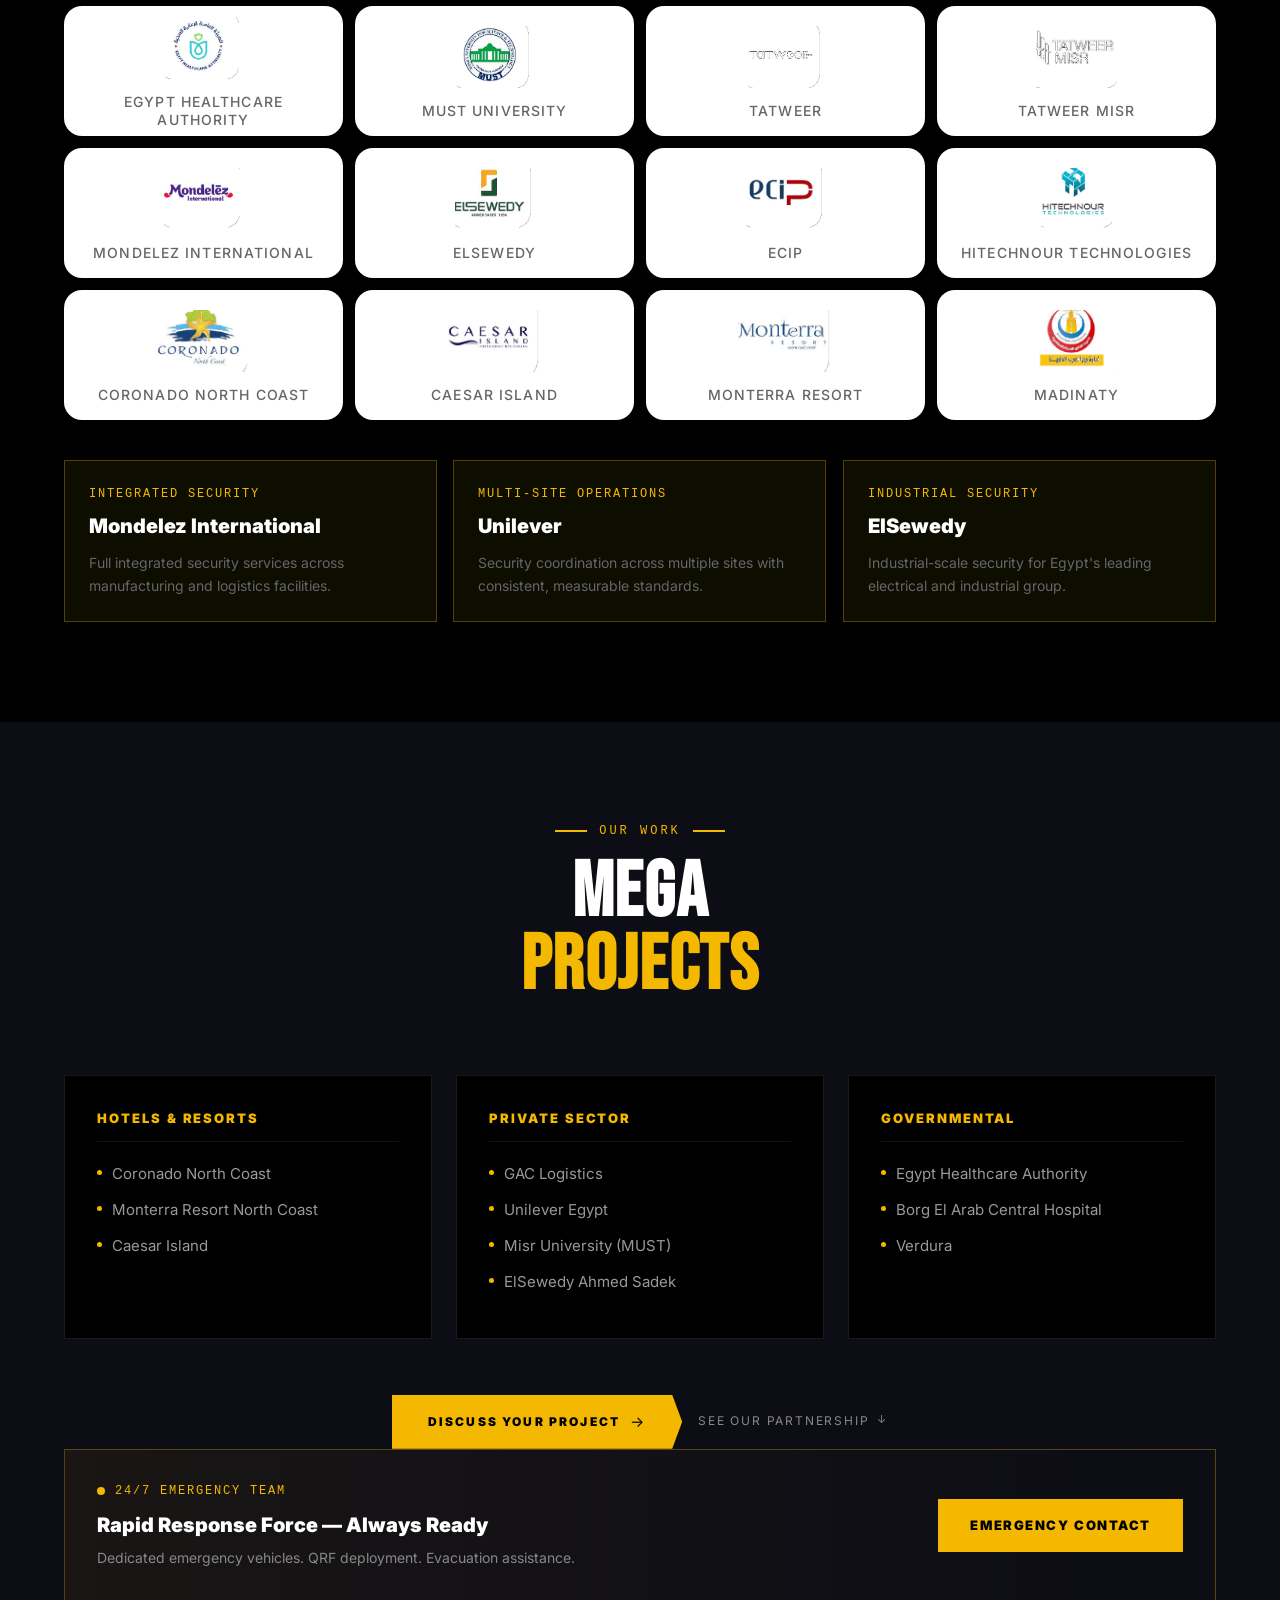
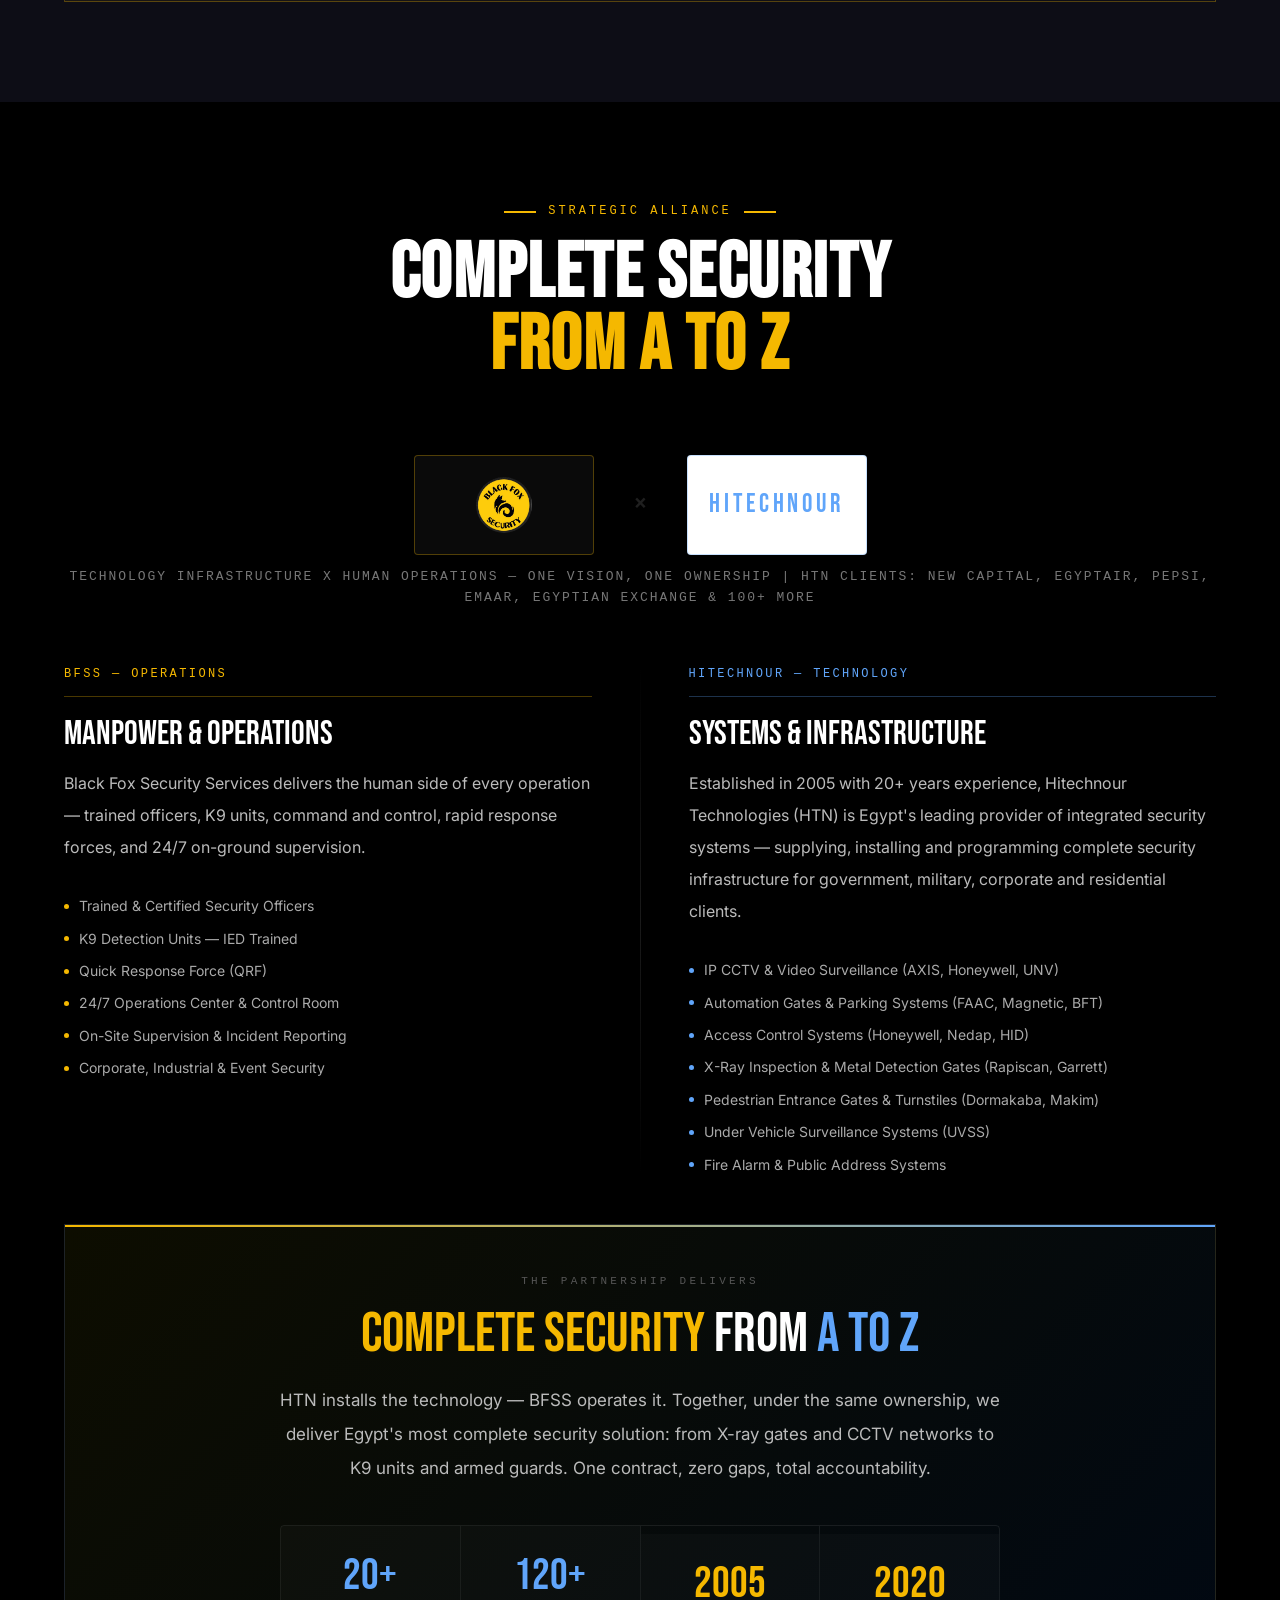
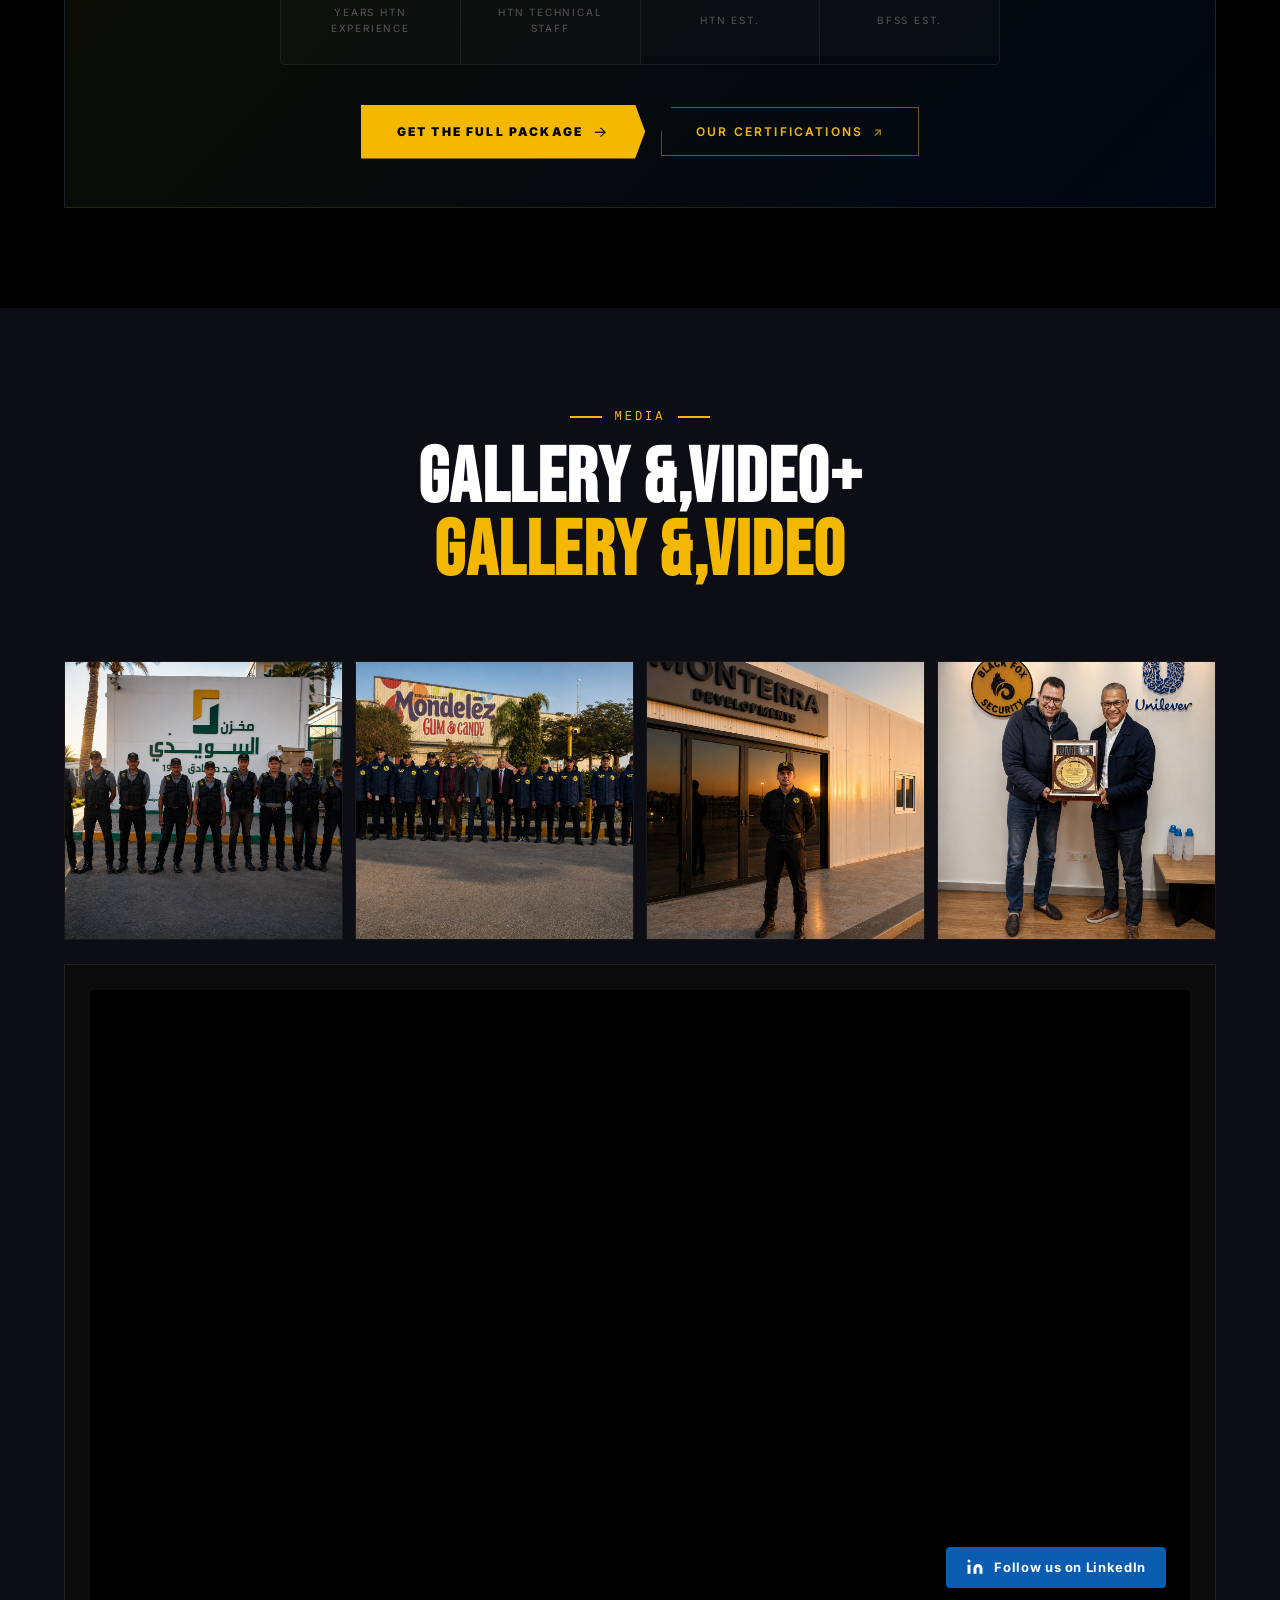
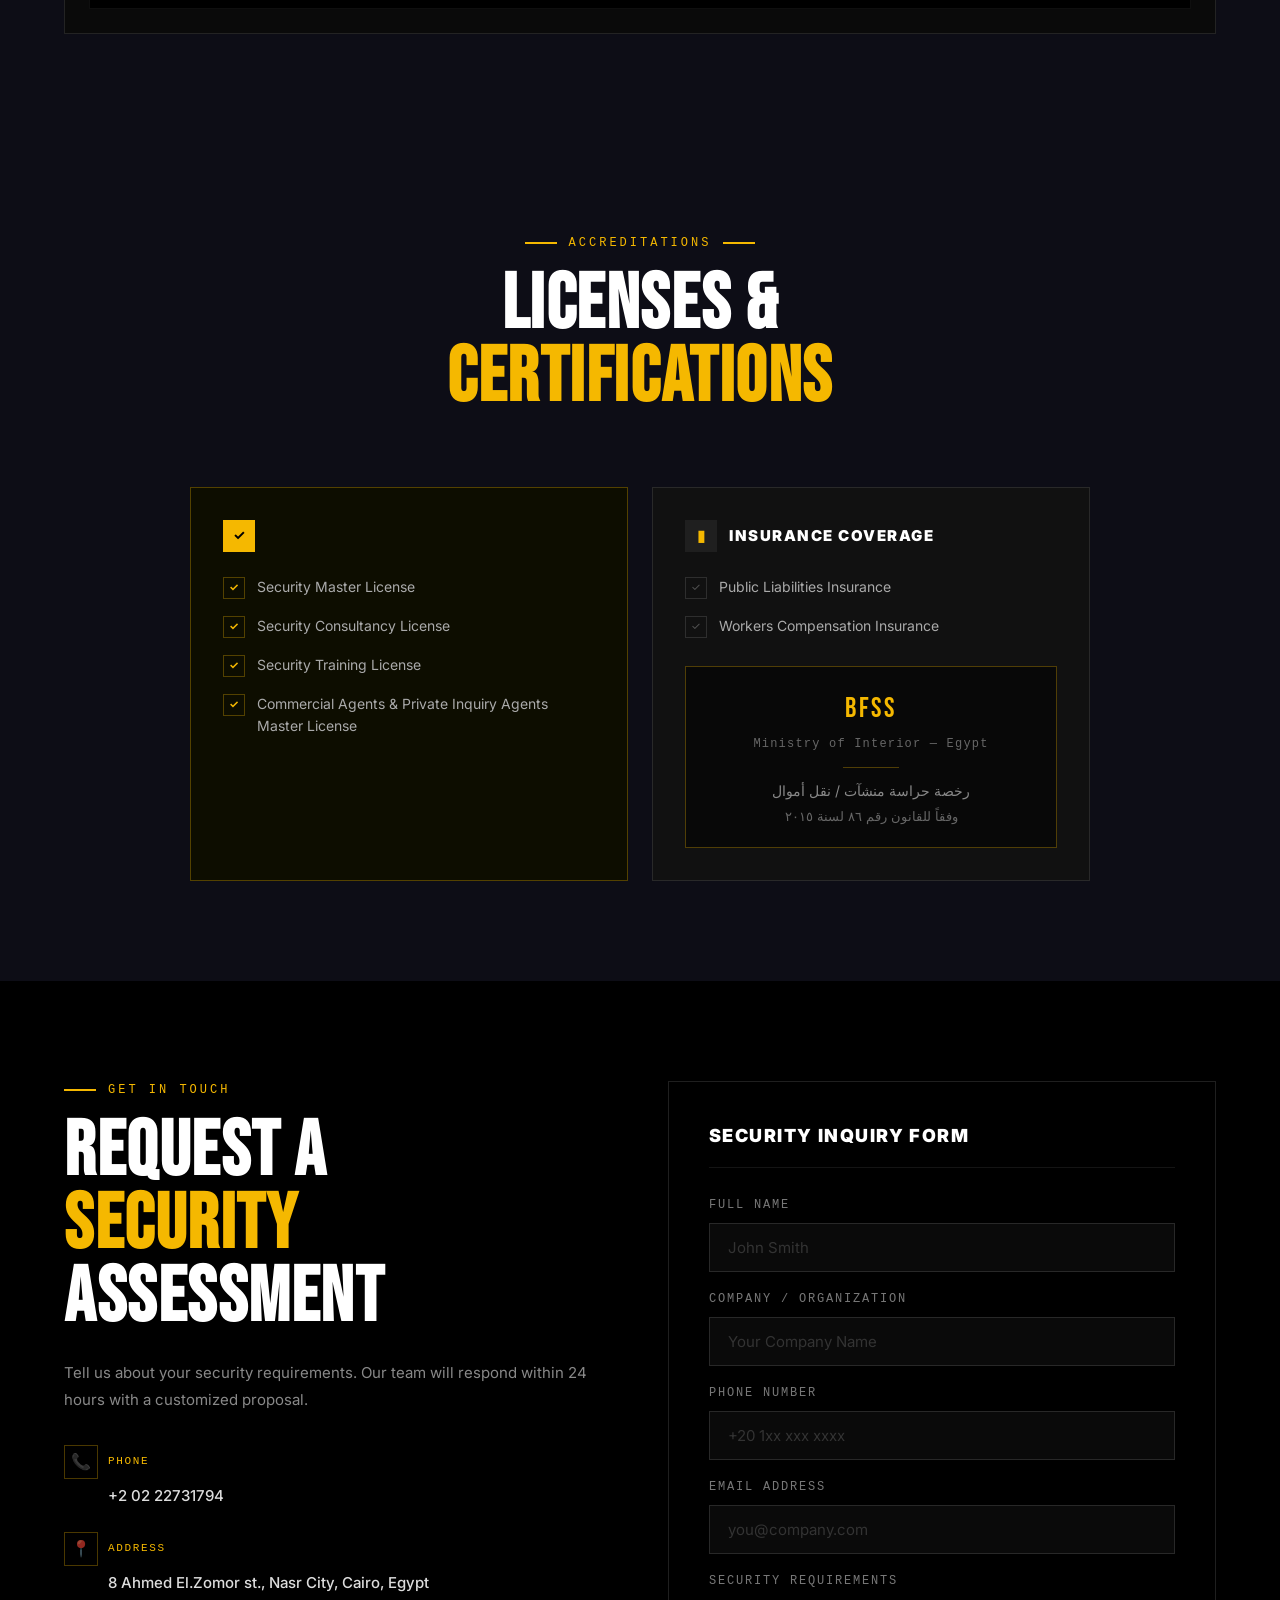
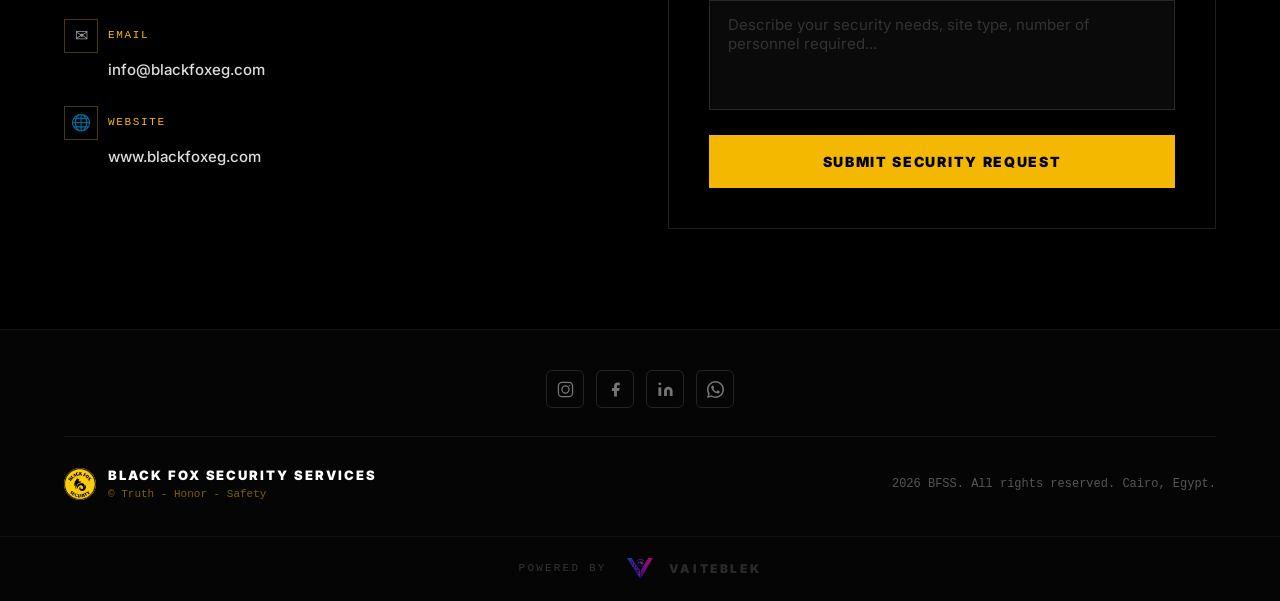
==== commit 72df838d: "Update index.html" ====
--- a/index.html
+++ b/index.html
@@ -312,9 +312,10 @@
   <span style="position: absolute; top: -5px; left: -5px; background-color: #ff3b30; color: white; font-size: 14px; font-weight: bold; border-radius: 50%; width: 24px; height: 24px; display: flex; align-items: center; justify-content: center; box-shadow: 0px 2px 4px rgba(0,0,0,0.2); font-family: sans-serif;">+7</span>
   
   <!-- WhatsApp Icon -->
-  <svg viewBox="0 0 24 24" style="width: 35px; height: 35px; fill: none; stroke: white; stroke-width: 2; stroke-linecap: round; stroke-linejoin: round;">
-    <path d="M21 11.5a8.38 8.38 0 0 1-.9 3.8 8.5 8.5 0 0 1-7.6 4.7 8.38 8.38 0 0 1-3.8-.9L3 21l1.9-5.7a8.38 8.38 0 0 1-.9-3.8 8.5 8.5 0 0 1 4.7-7.6 8.38 8.38 0 0 1 3.8-.9h.5a8.48 8.48 0 0 1 8 8v.5z"></path>
-  </svg>
+<svg viewBox="0 0 24 24" style="width: 35px; height: 35px; fill: none; stroke: white; stroke-width: 2; stroke-linecap: round; stroke-linejoin: round;">
+  <path d="M21 11.5a8.38 8.38 0 0 1-.9 3.8 8.5 8.5 0 0 1-7.6 4.7 8.38 8.38 0 0 1-3.8-.9L3 21l1.9-5.7a8.38 8.38 0 0 1-.9-3.8 8.5 8.5 0 0 1 4.7-7.6 8.38 8.38 0 0 1 3.8-.9h.5a8.48 8.48 0 0 1 8 8v.5z"></path>
+  <path d="M16.5 14.5c-.2-.1-1.2-.6-1.4-.7-.2-.1-.3-.1-.4.1-.1.2-.5.7-.6.8-.1.1-.2.1-.4 0A5.3 5.3 0 0 1 11 13a5.5 5.5 0 0 1-1.6-2c-.1-.2 0-.3.1-.4L10 10c.1-.1.1-.2 0-.3l-.4-1c-.1-.3-.3-.3-.4-.3h-.3c-.2 0-.4.1-.5.3A2.8 2.8 0 0 0 7.5 11c0 1.2.5 2.4 1.3 3.2a10 10 0 0 0 4.5 3c.4.1.8.2 1.2.1a2 2 0 0 0 1.3-1c.2-.4.2-.8.1-.9-.1-.2-.3-.3-.4-.4z" fill="white"></path>
+</svg>
 </a>
 
 </body>
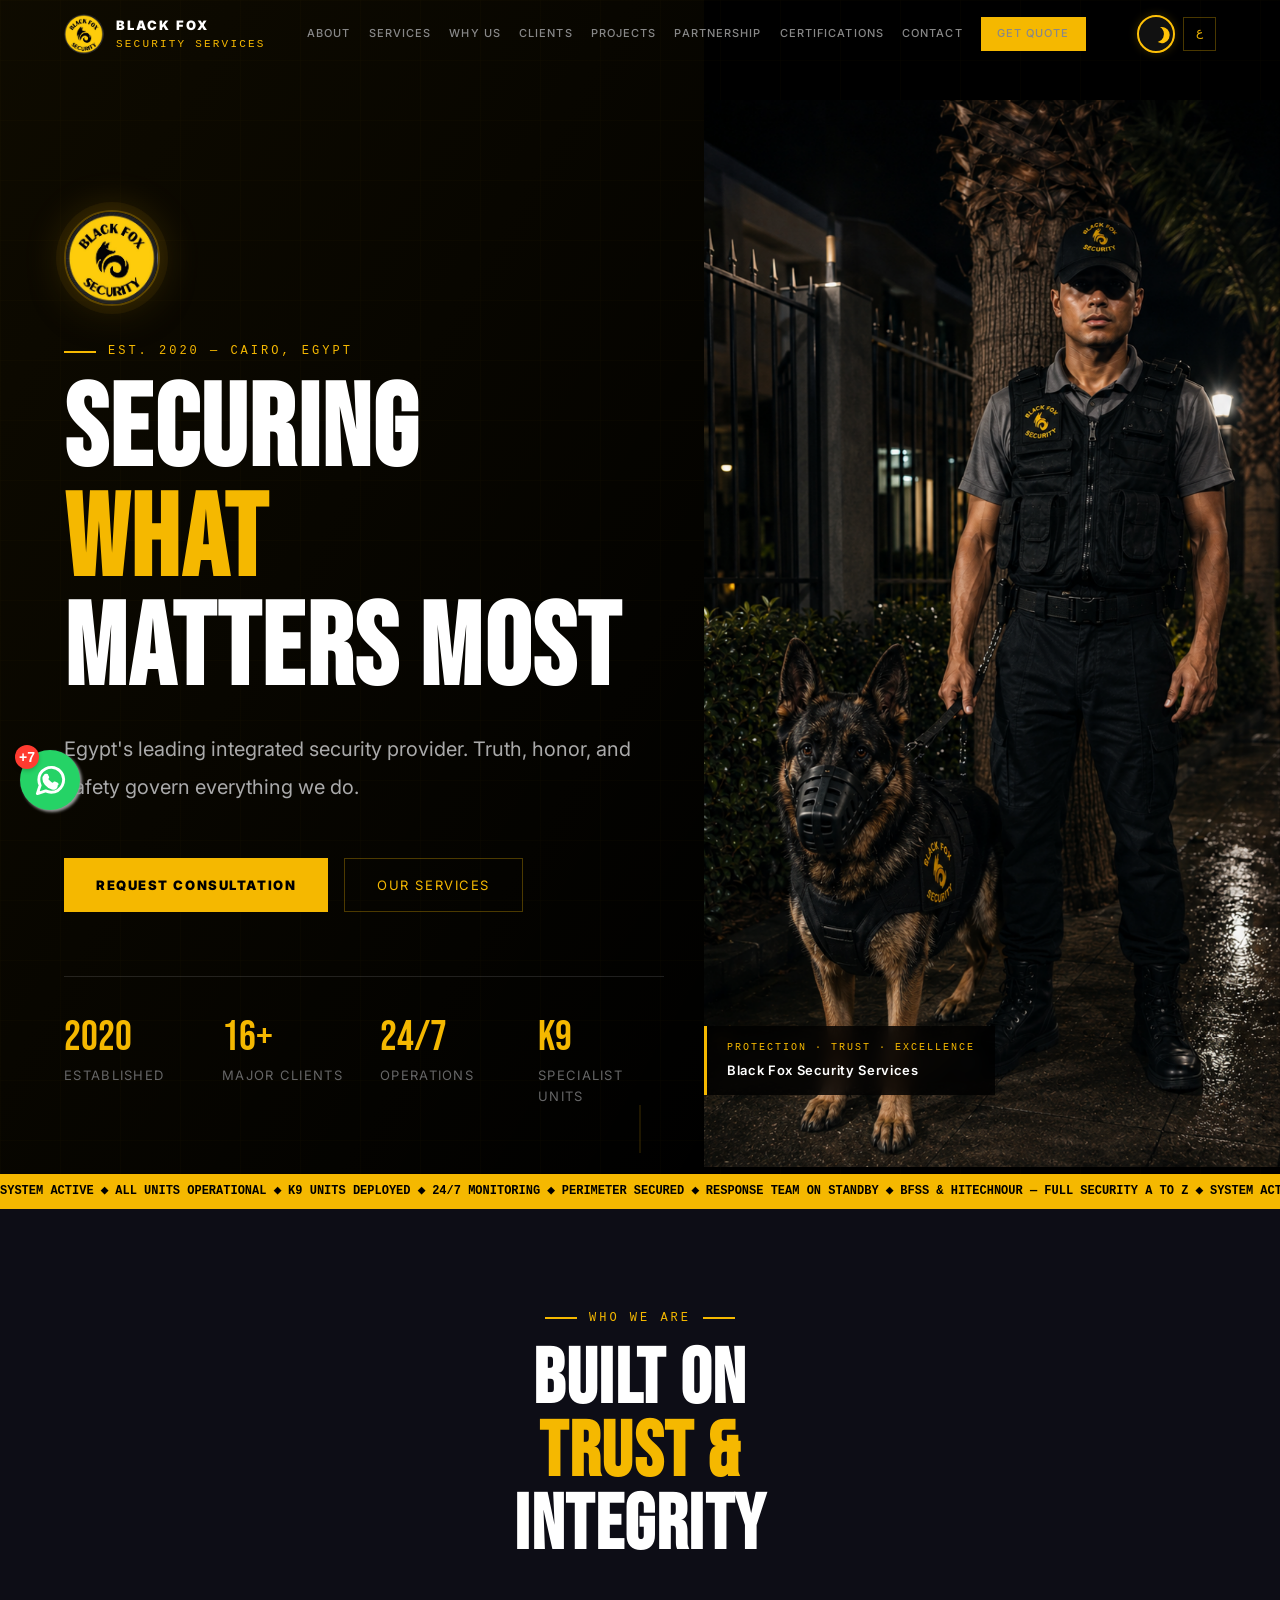
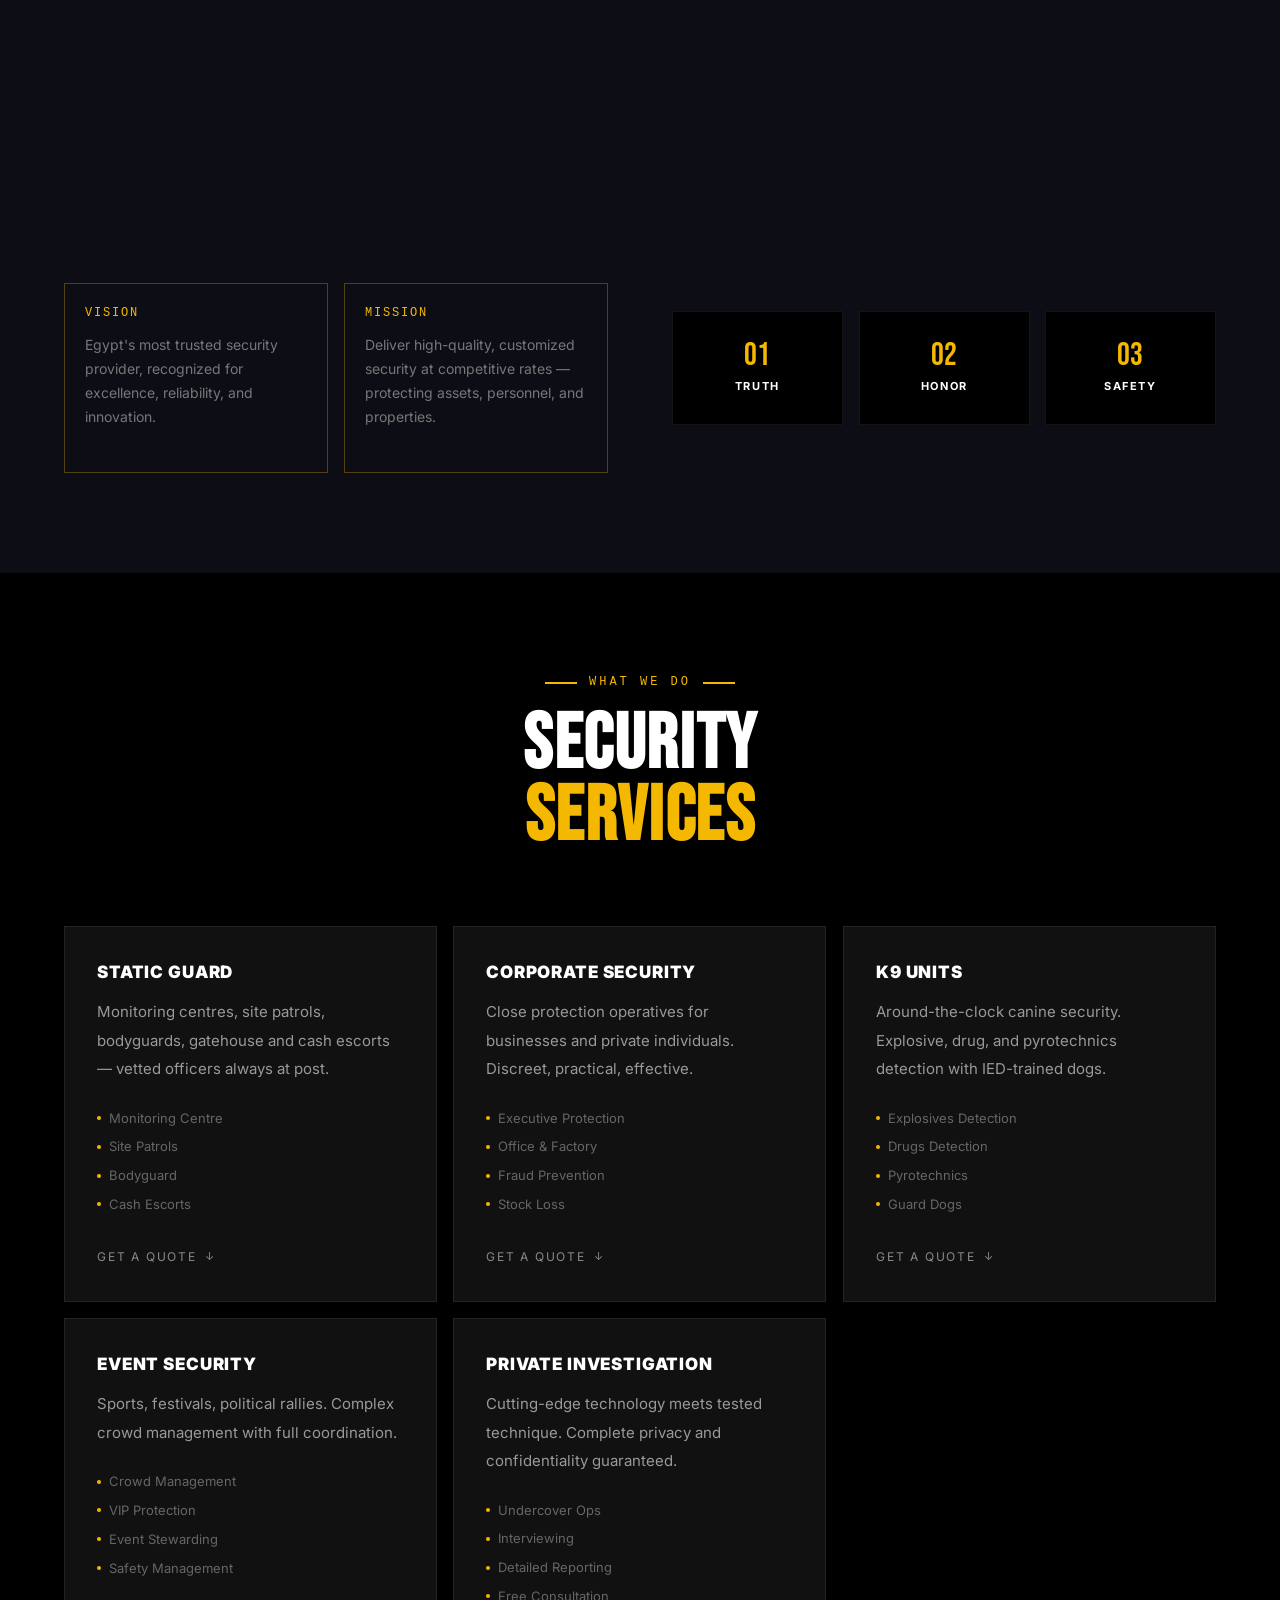
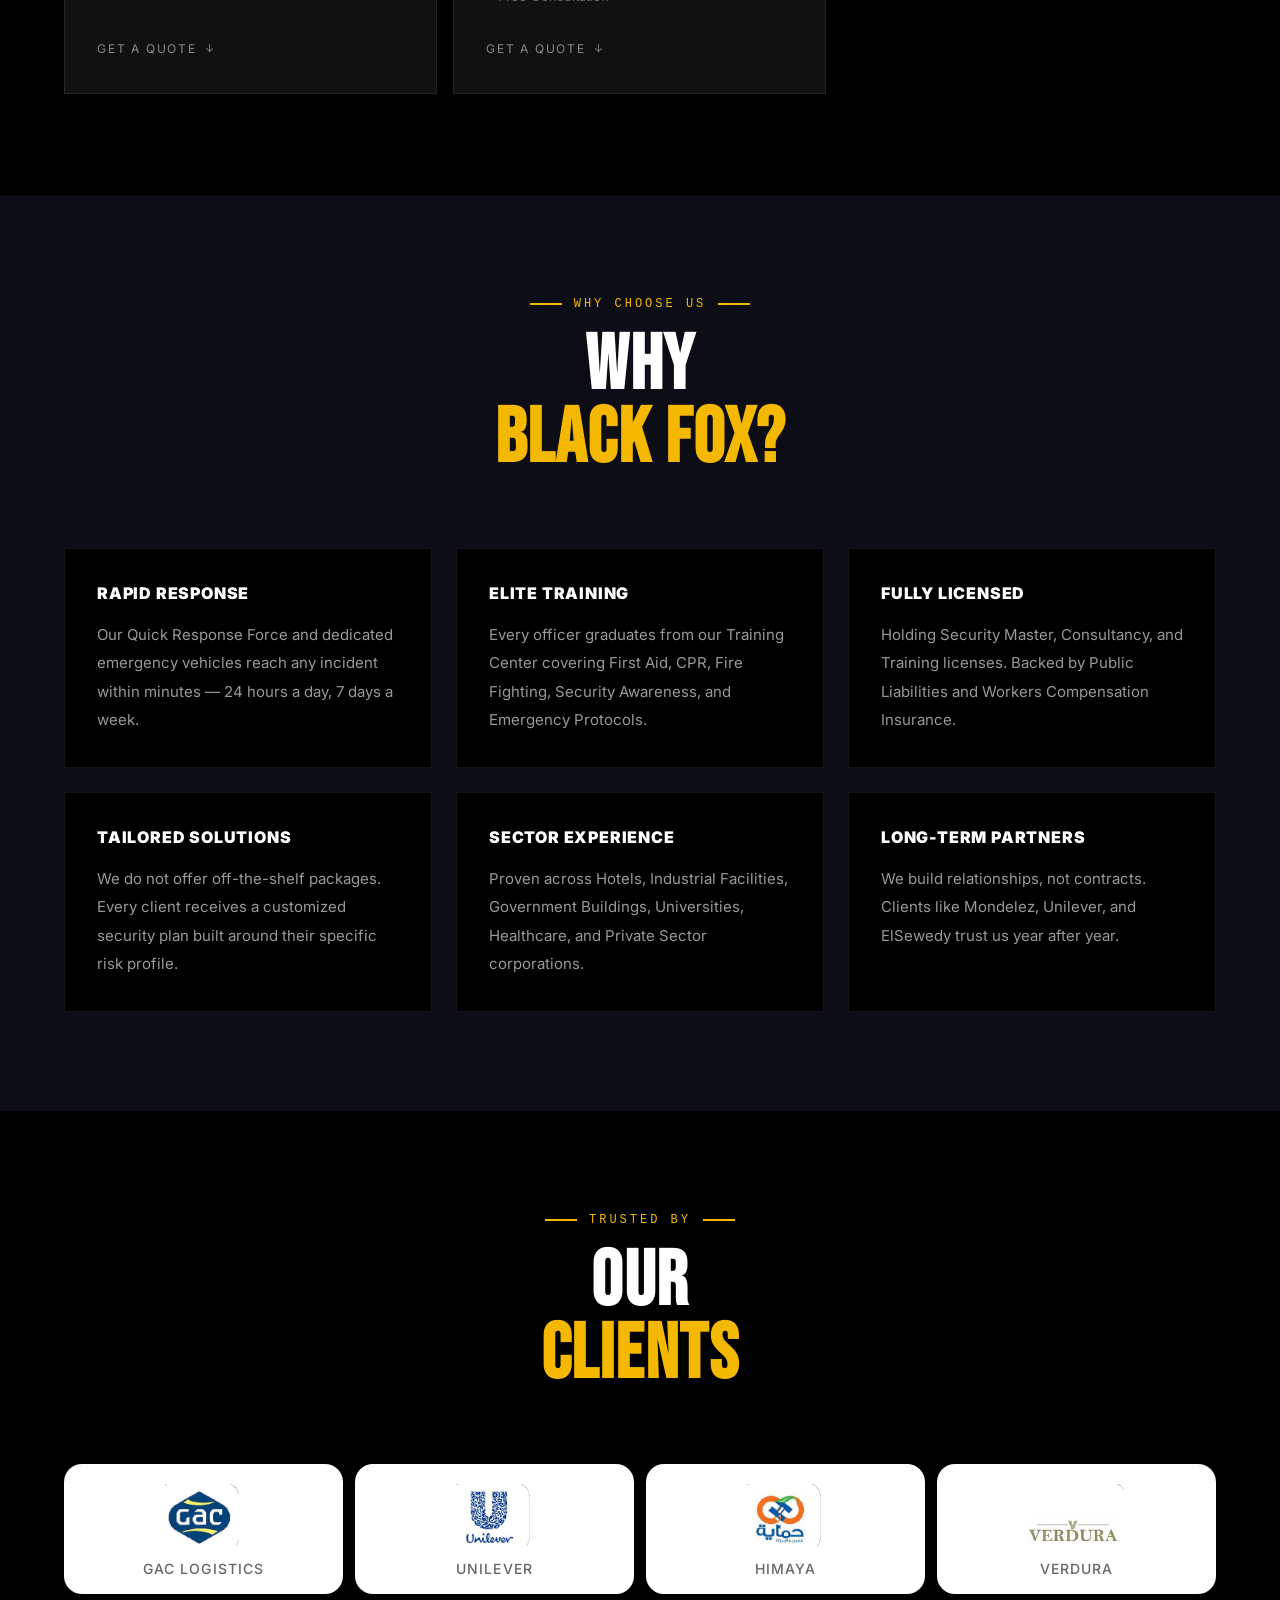
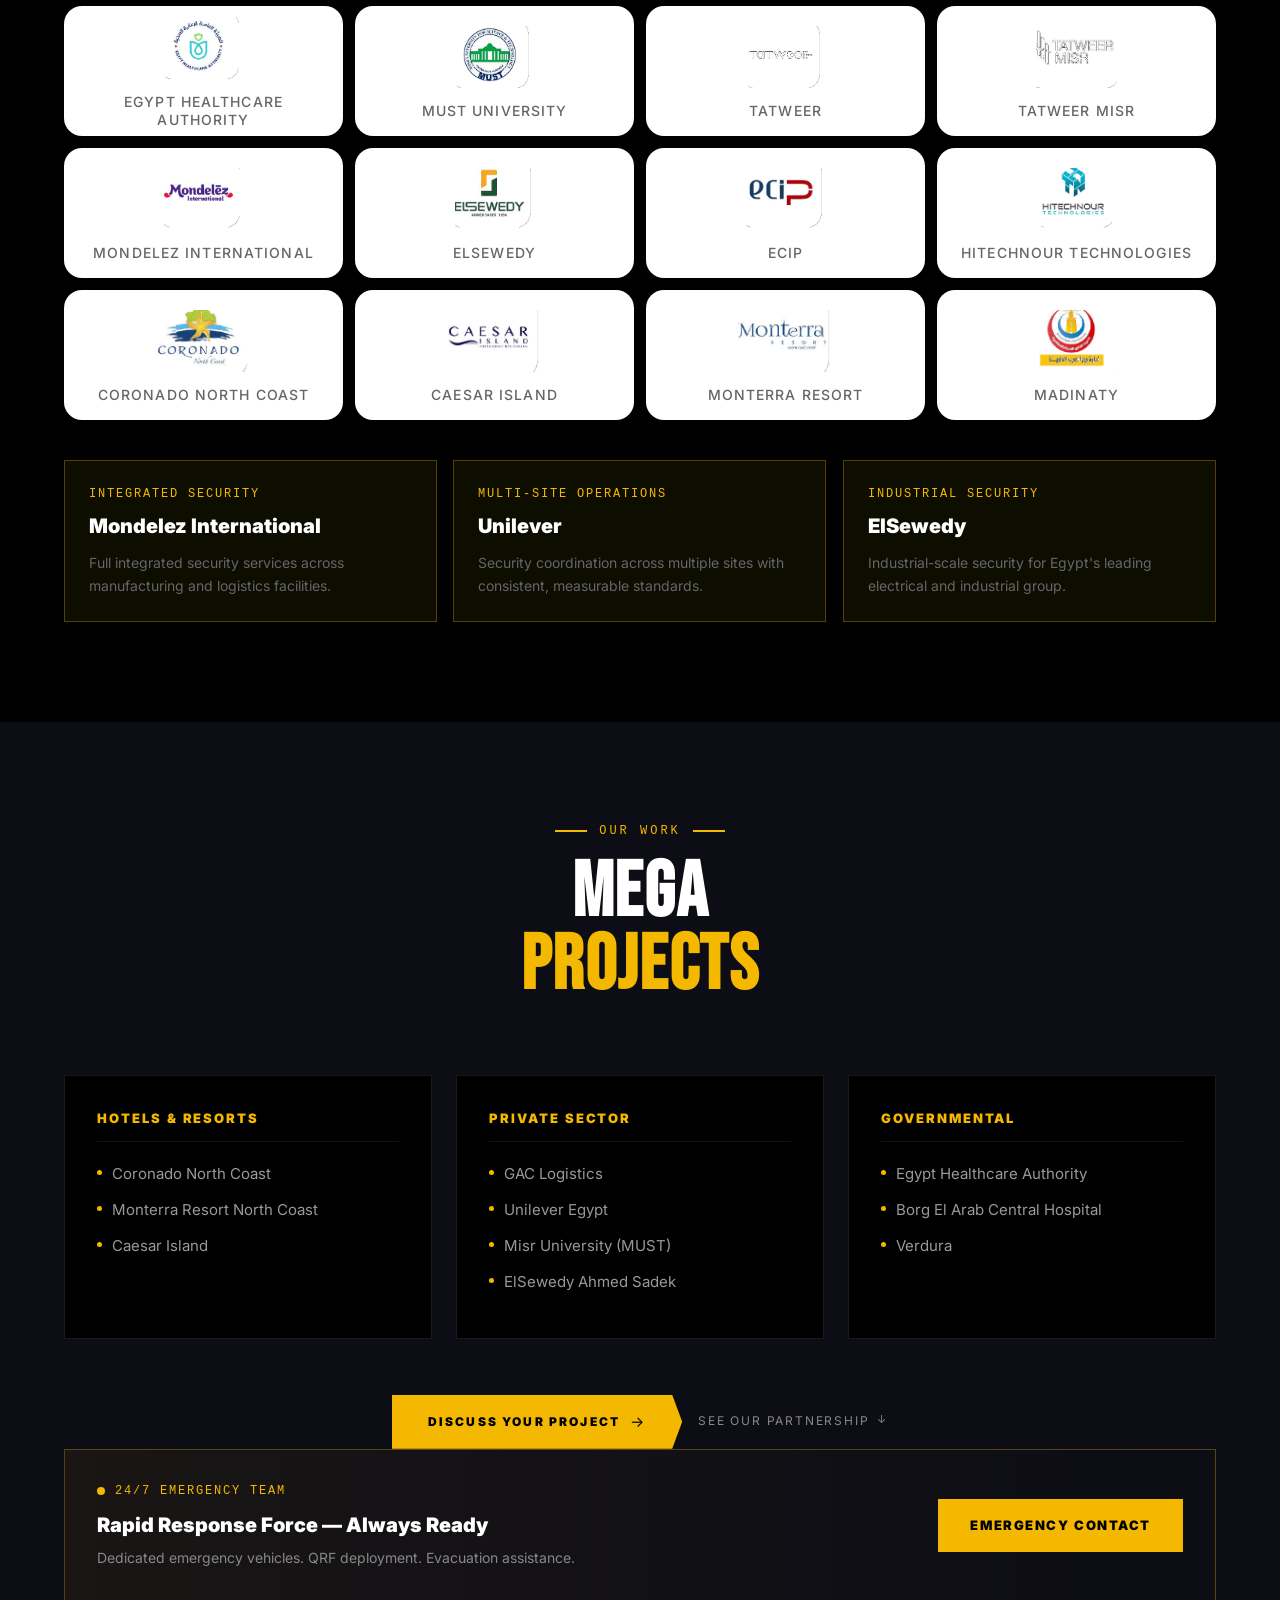
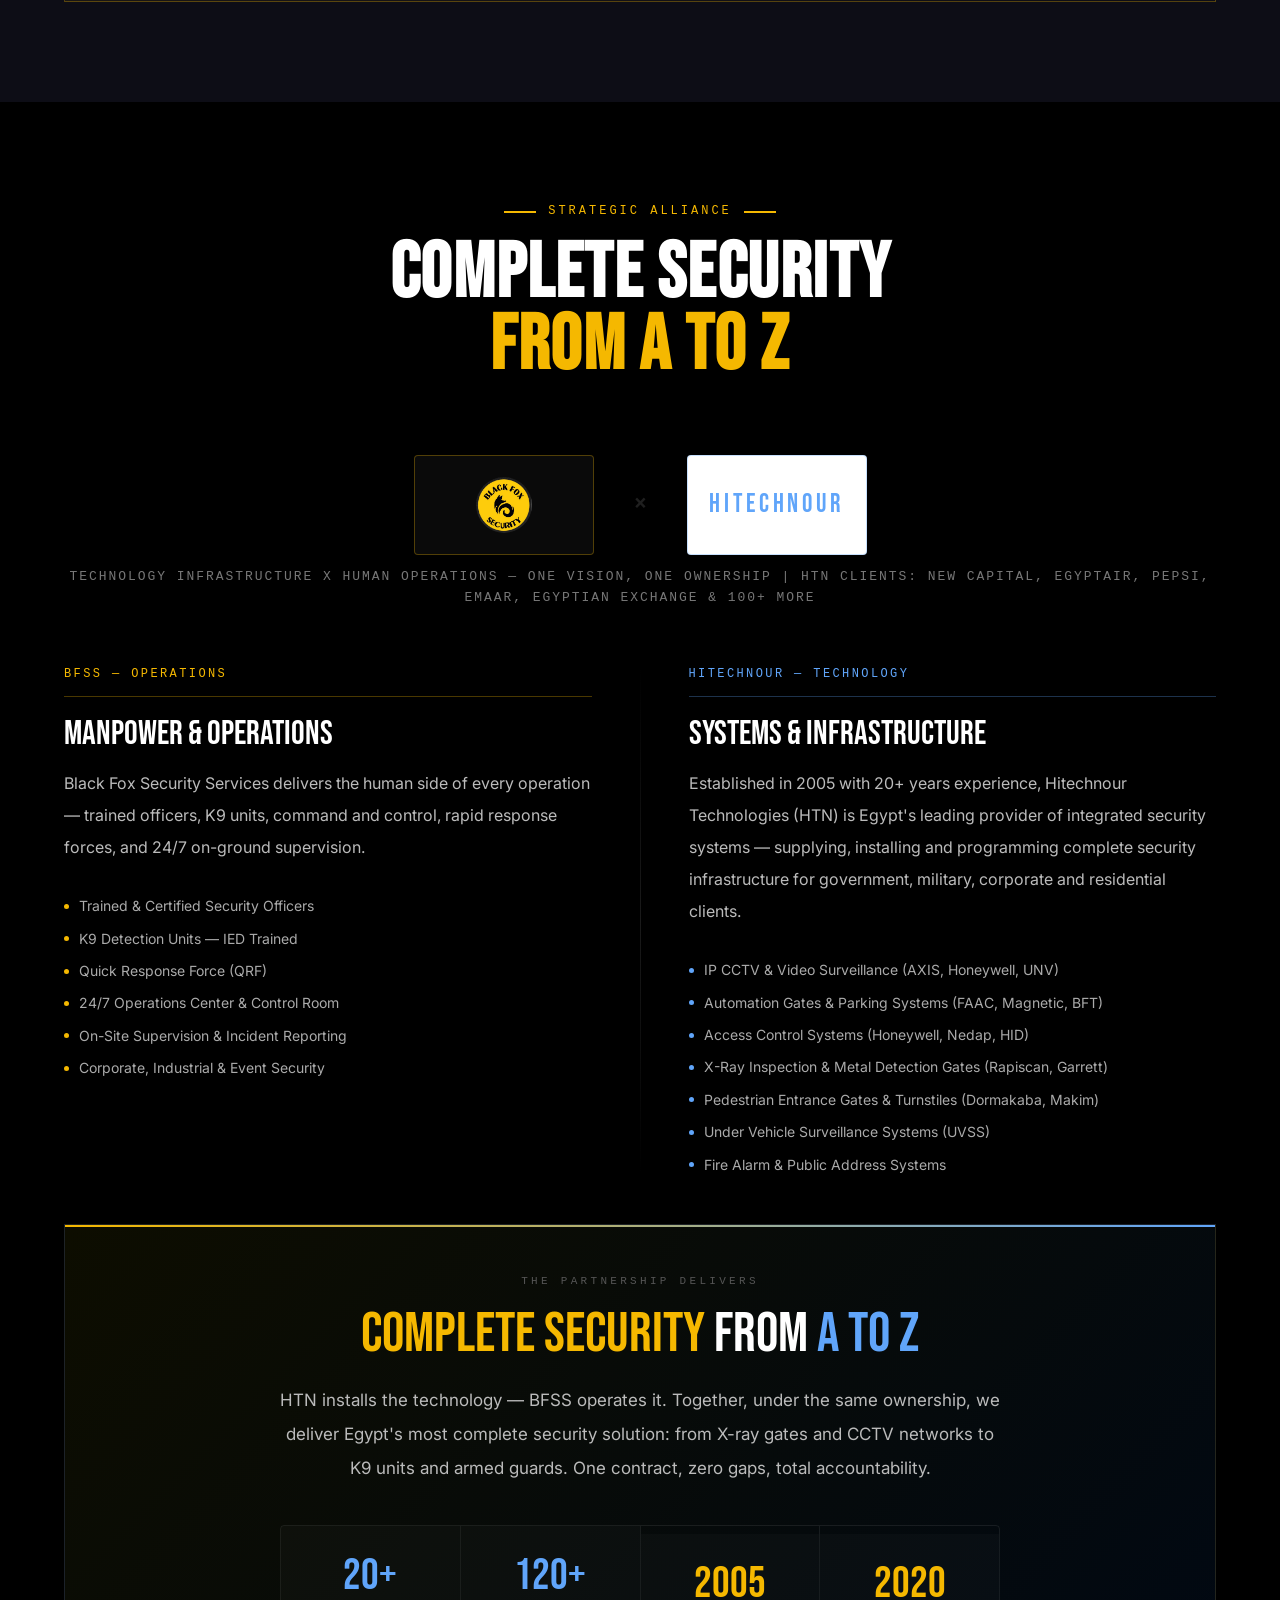
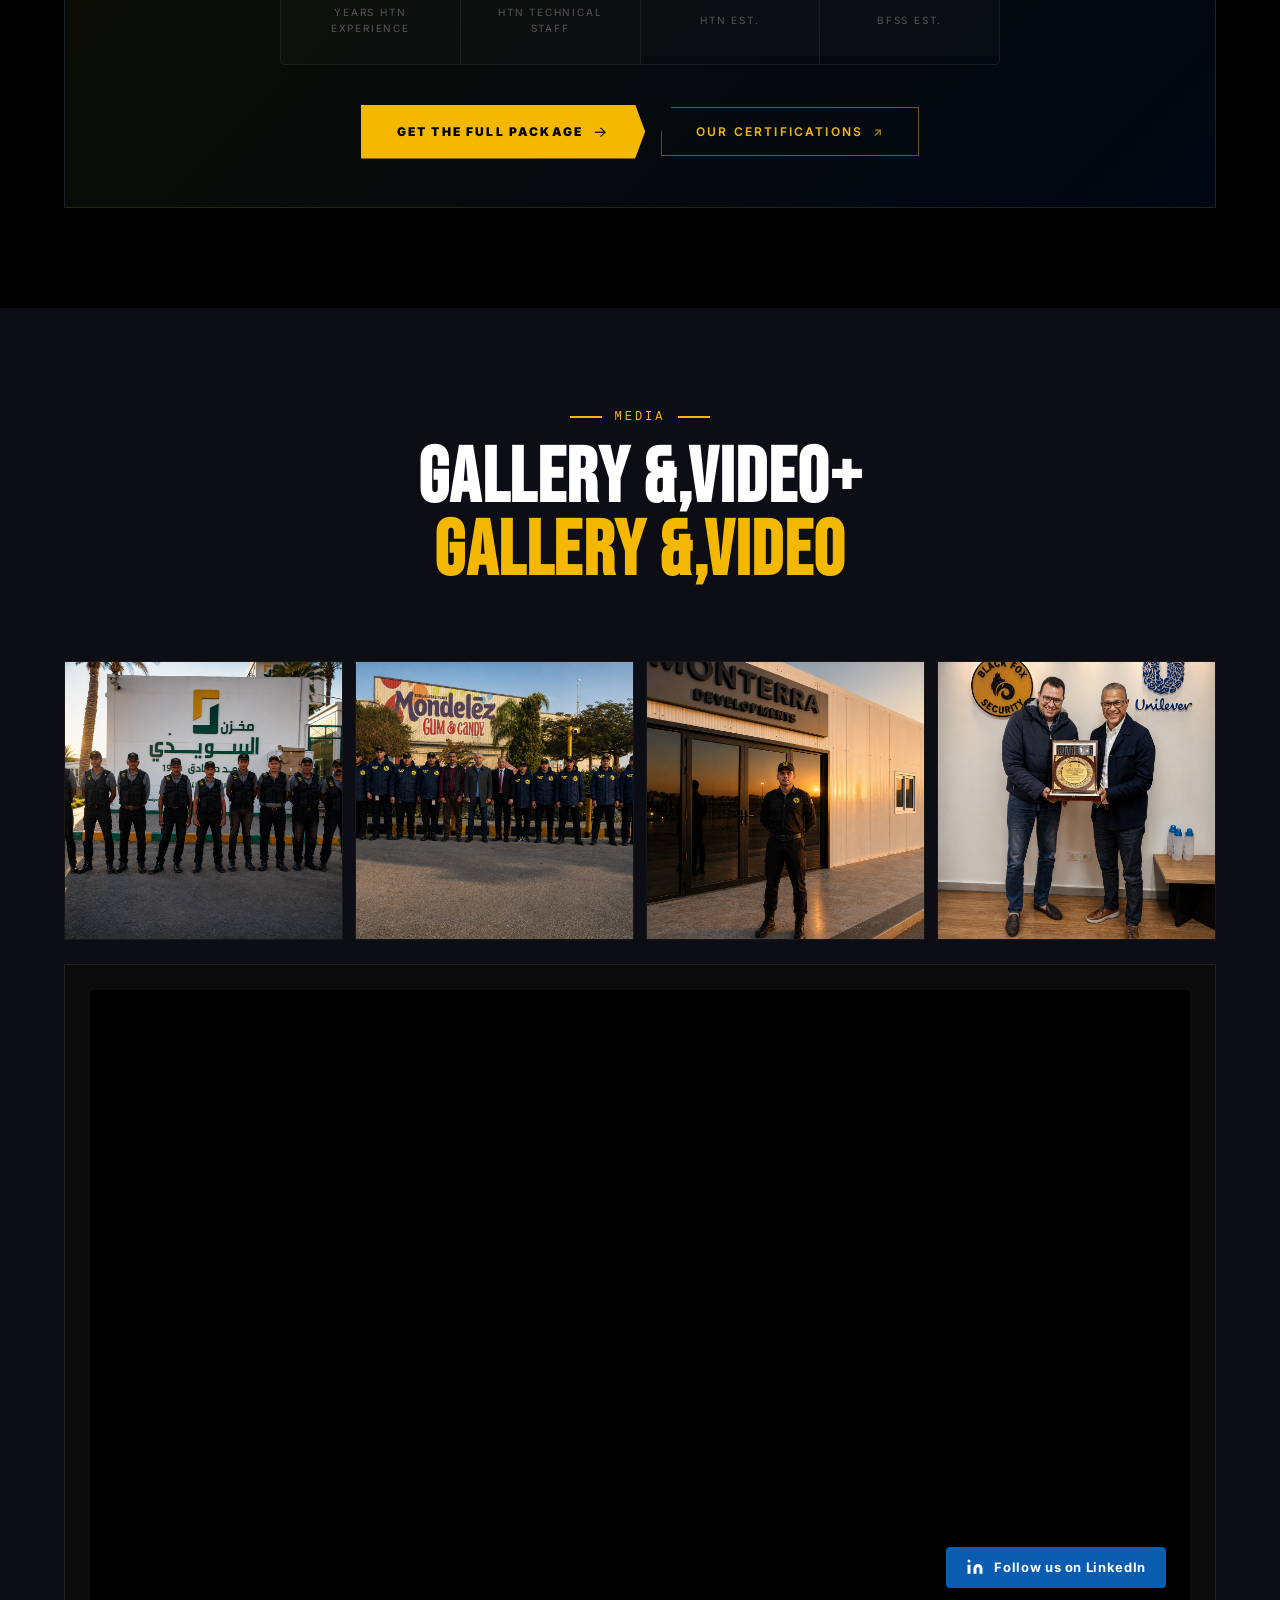
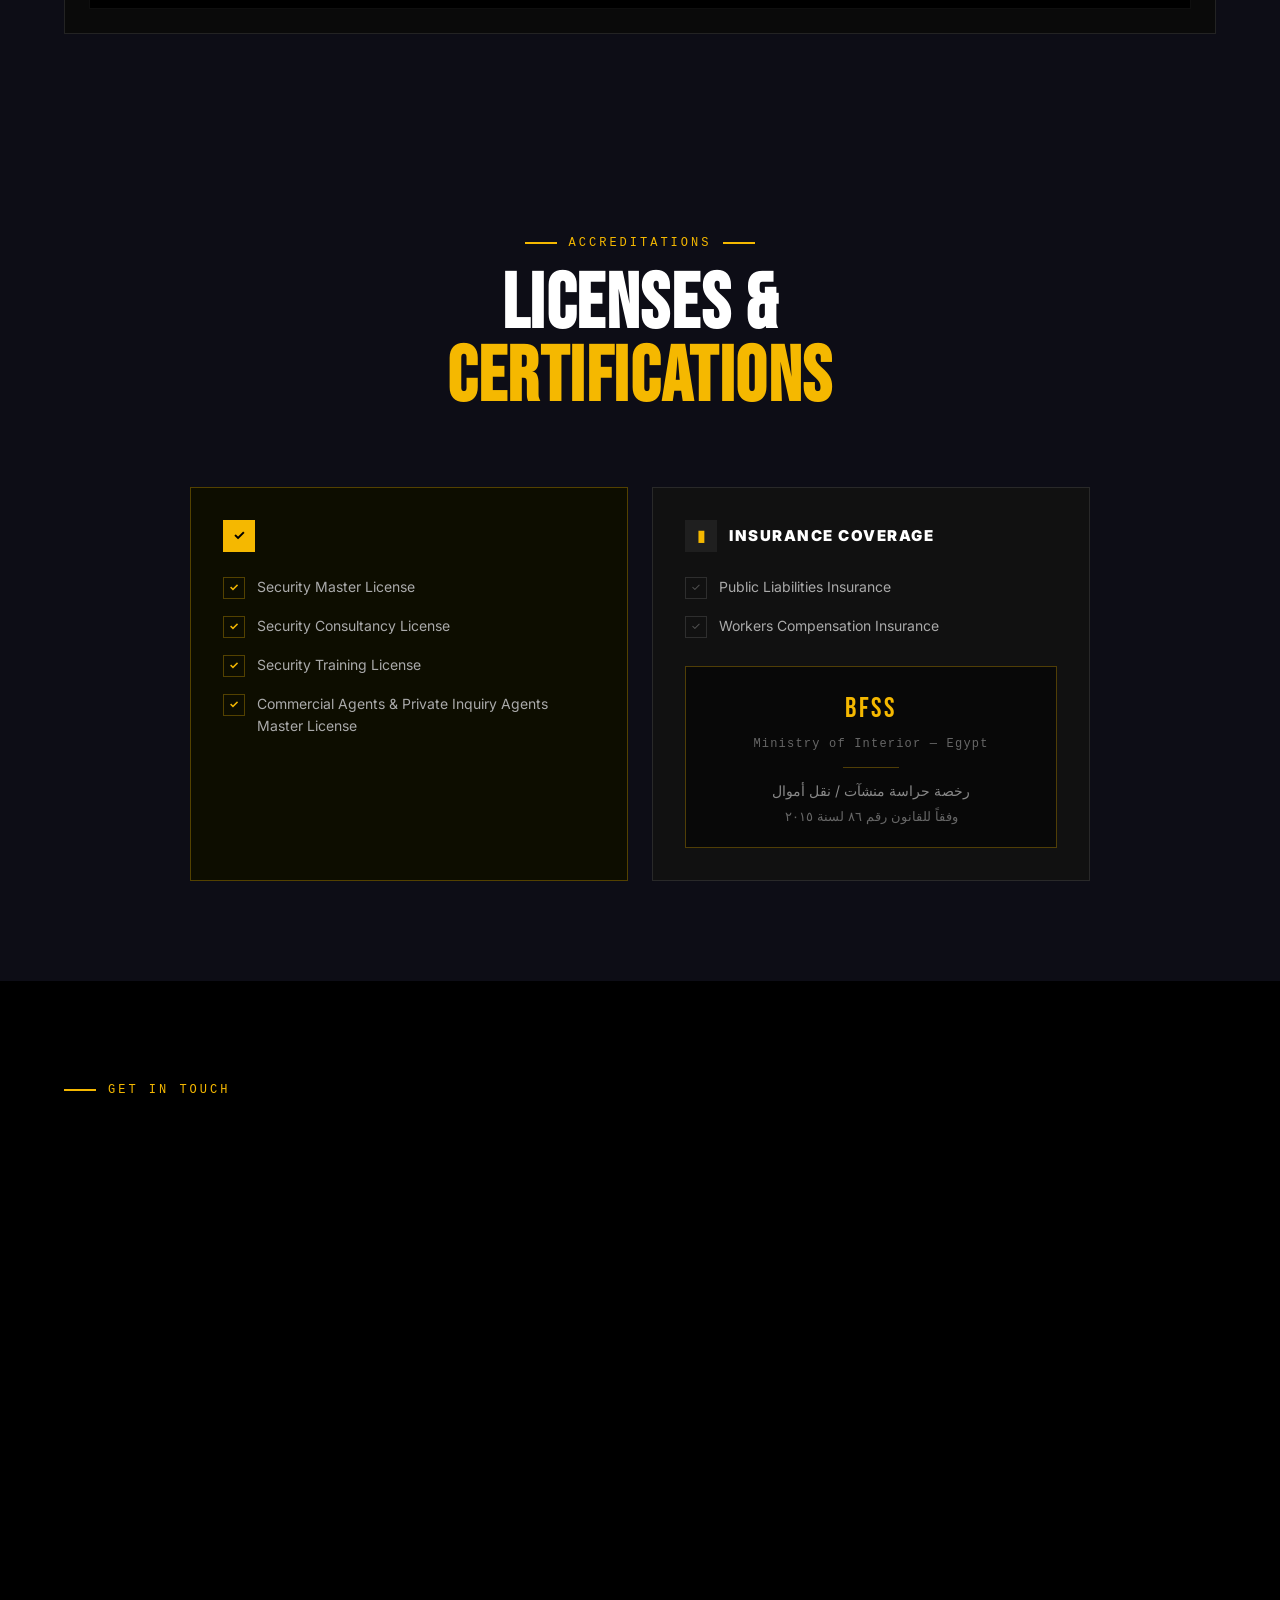
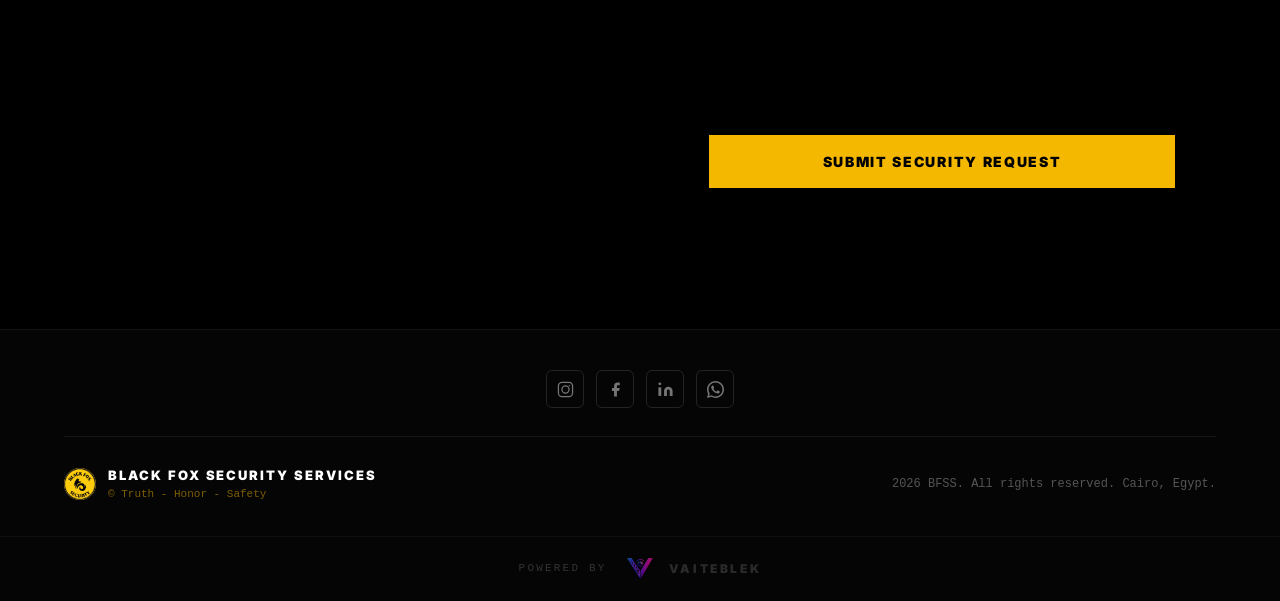
==== commit 1406aab1: "Update index.html" ====
--- a/index.html
+++ b/index.html
@@ -307,7 +307,7 @@
 
 </script>
   <!-- Floating WhatsApp Button with +7 Badge -->
-<a href="https://wa.me" class="whatsapp-float" target="_blank" rel="noopener noreferrer" style="position: fixed; bottom: 20px; right: 20px; width: 60px; height: 60px; background-color: #25d366; color: #fff; border-radius: 50%; text-align: center; font-size: 30px; box-shadow: 2px 2px 3px #999; z-index: 10000; display: flex; align-items: center; justify-content: center; text-decoration: none; transition: transform 0.2s;">
+<a href="https://wa.me" class="whatsapp-float" target="_blank" rel="noopener noreferrer" style="position: fixed; bottom: 90px; left: 20px; width: 60px; height: 60px; background-color: #25d366; color: #fff; border-radius: 50%; text-align: center; font-size: 30px; box-shadow: 2px 2px 3px #999; z-index: 10000; display: flex; align-items: center; justify-content: center; text-decoration: none; transition: transform 0.2s;">
   <!-- Badge +7 -->
   <span style="position: absolute; top: -5px; left: -5px; background-color: #ff3b30; color: white; font-size: 14px; font-weight: bold; border-radius: 50%; width: 24px; height: 24px; display: flex; align-items: center; justify-content: center; box-shadow: 0px 2px 4px rgba(0,0,0,0.2); font-family: sans-serif;">+7</span>
   
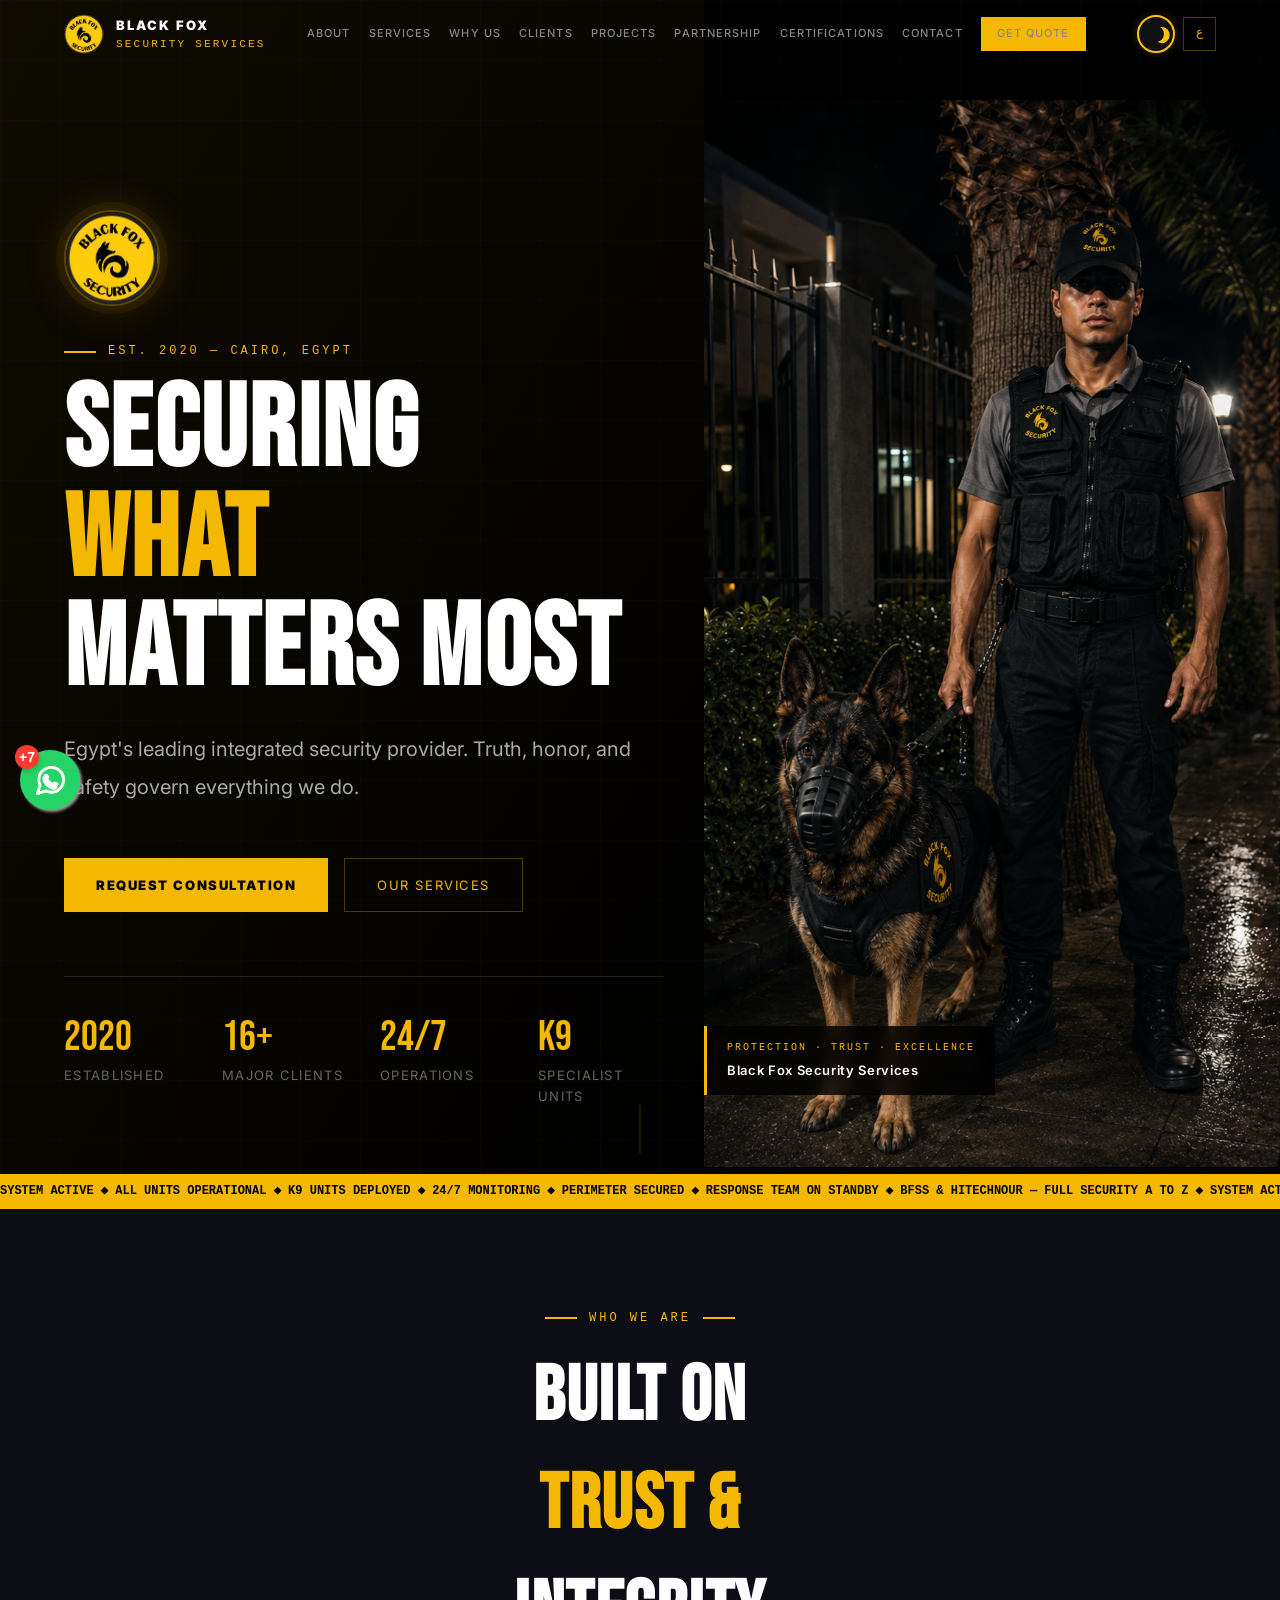
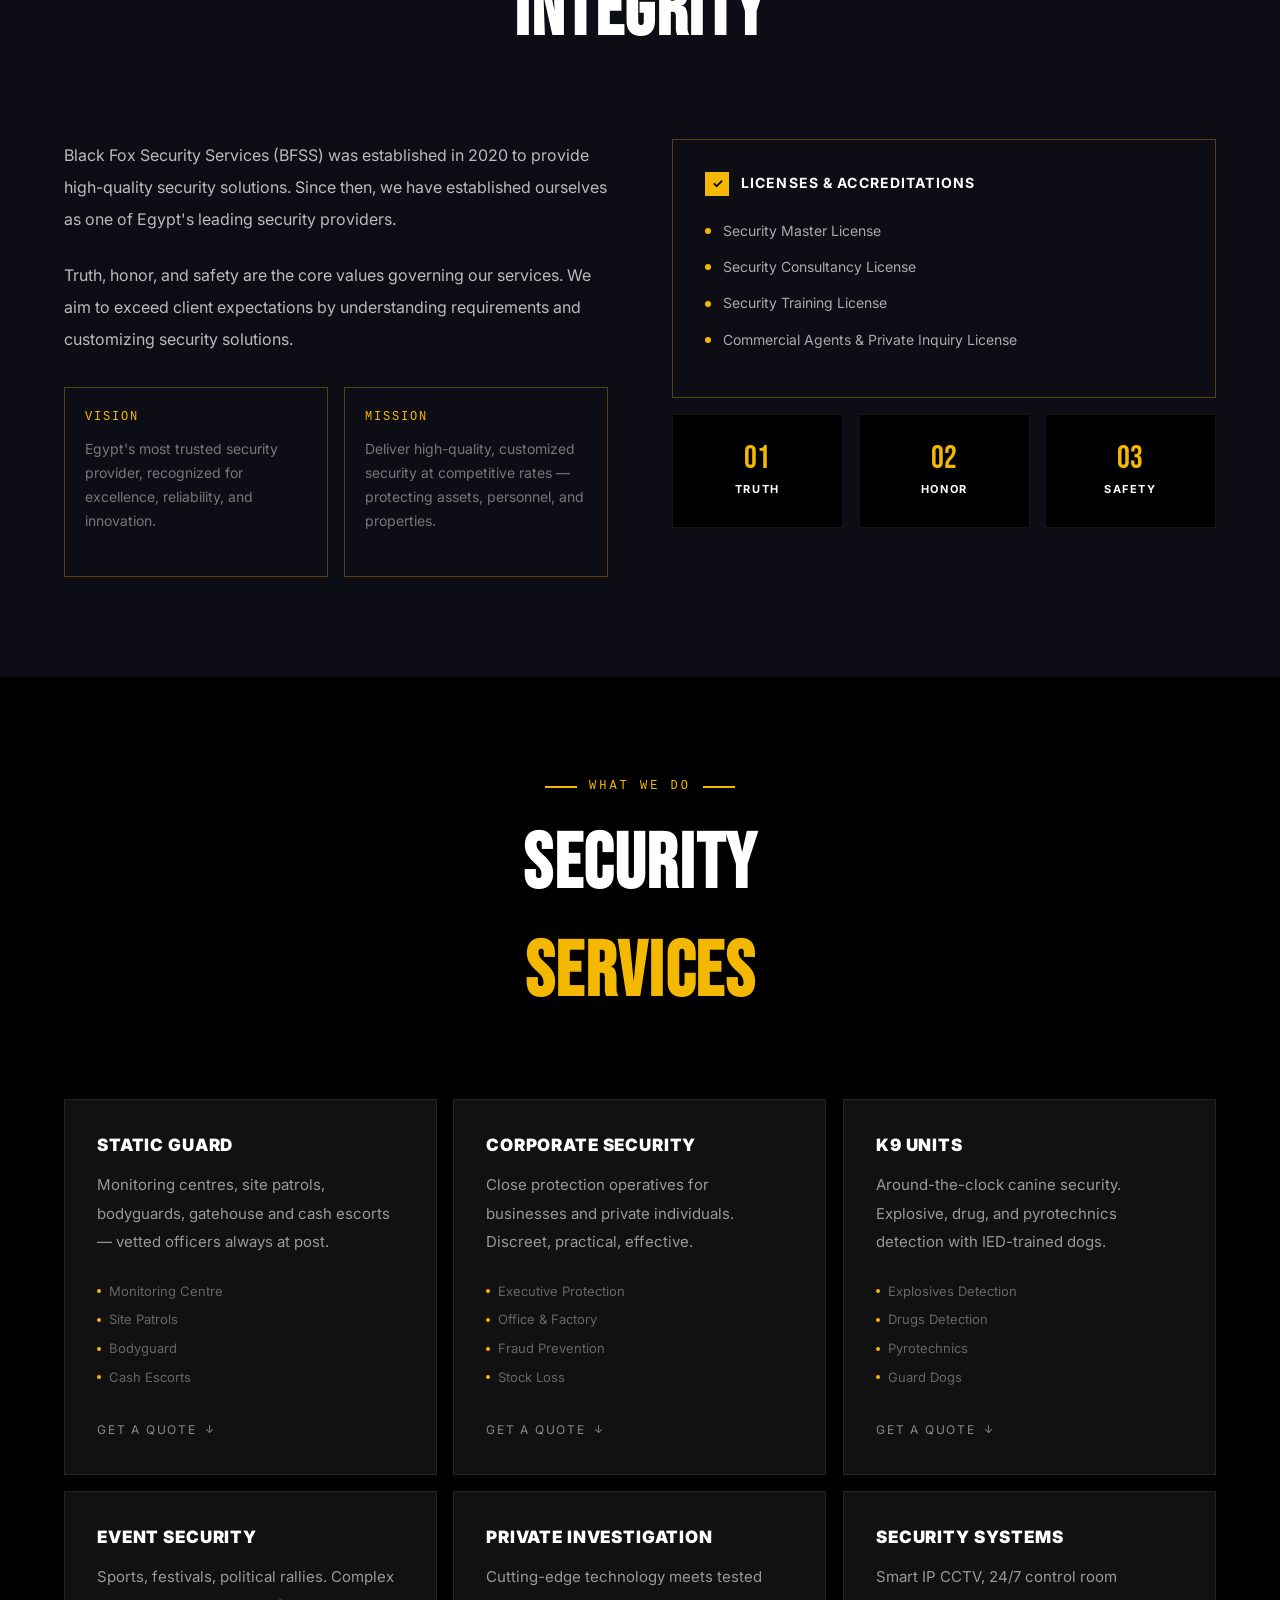
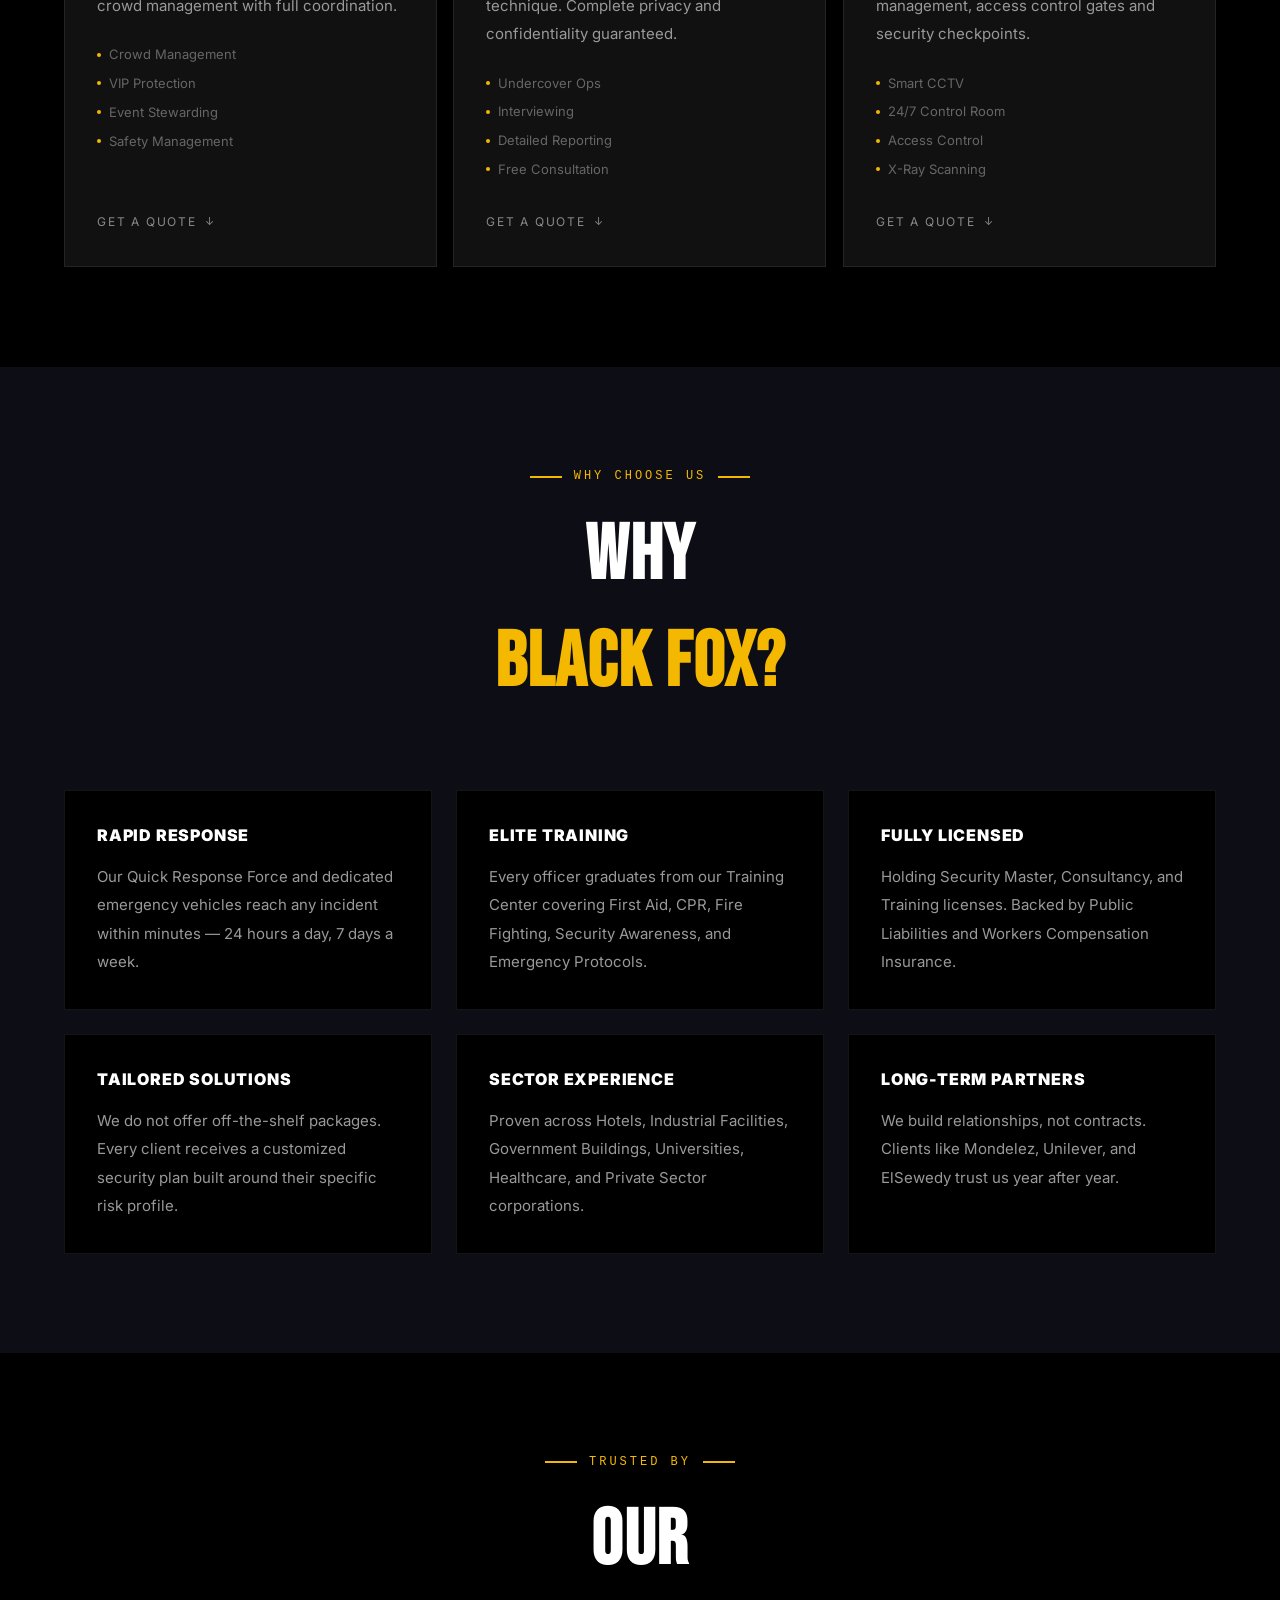
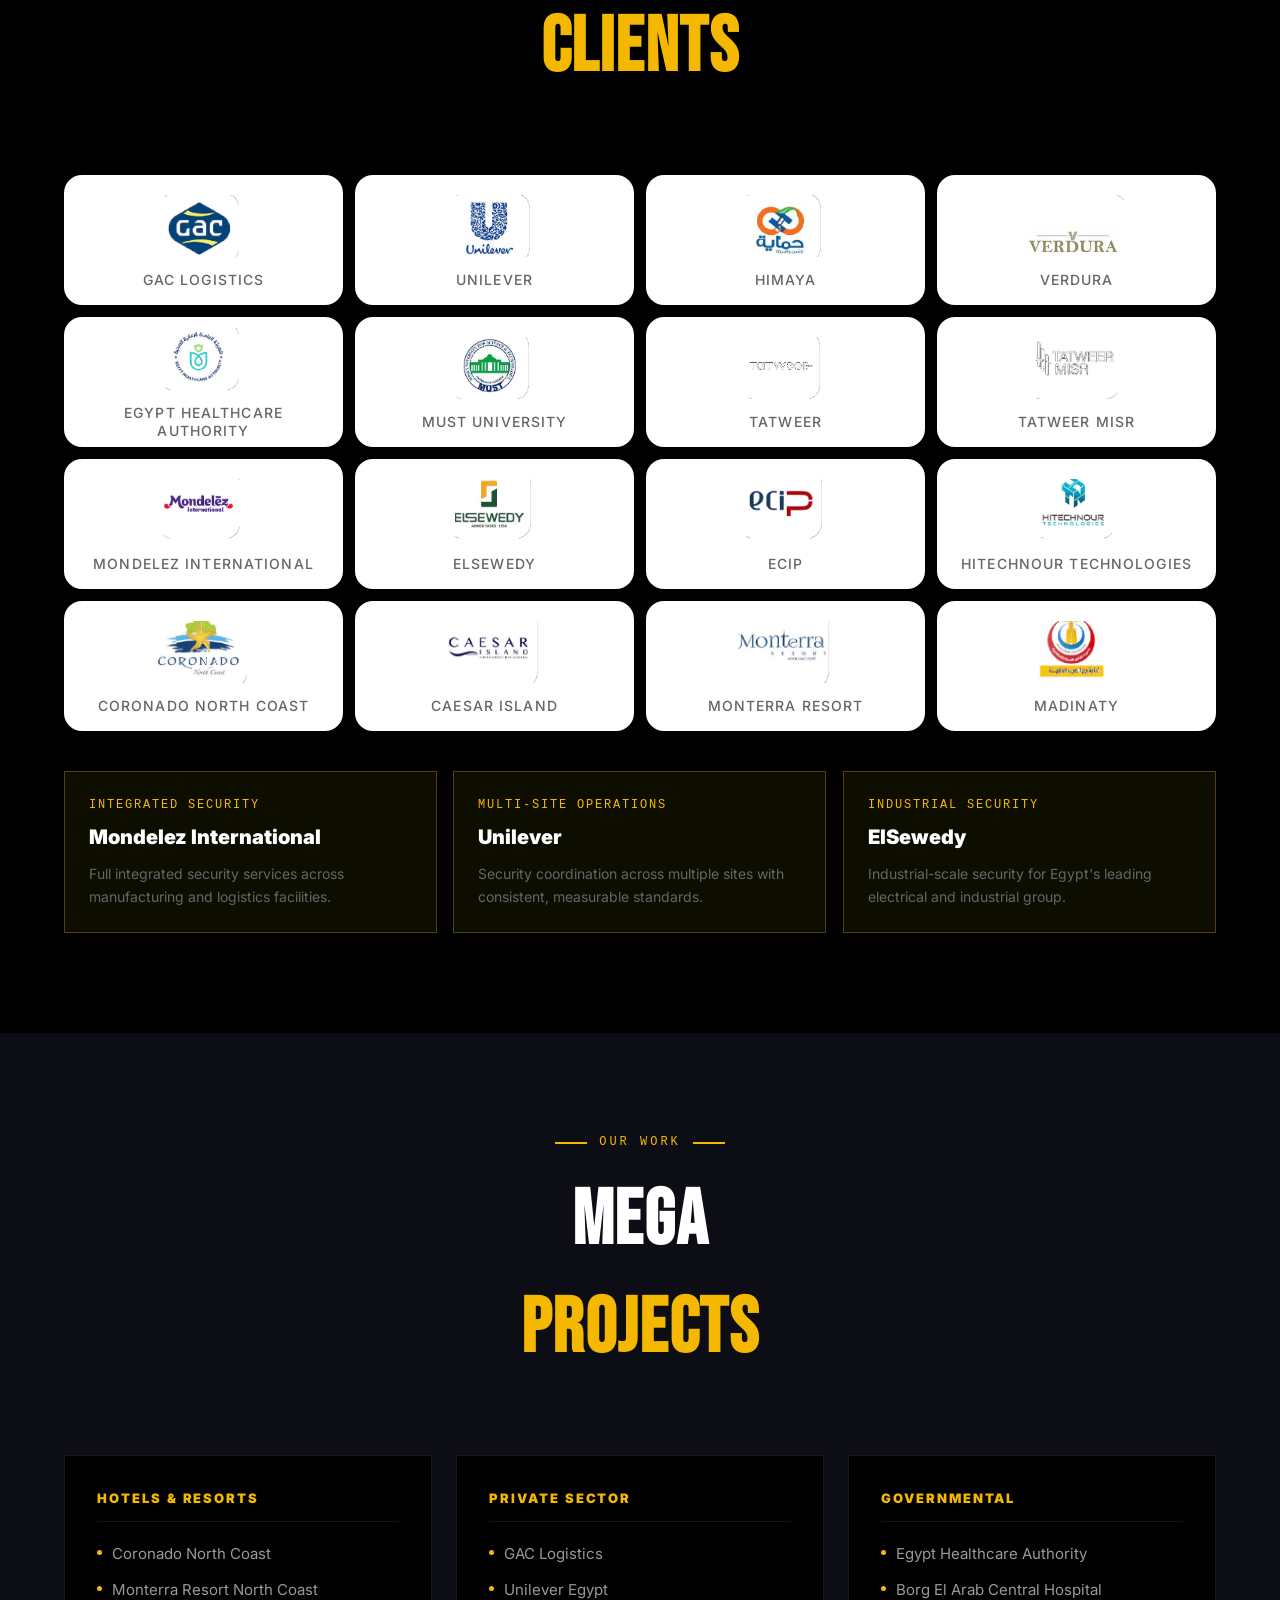
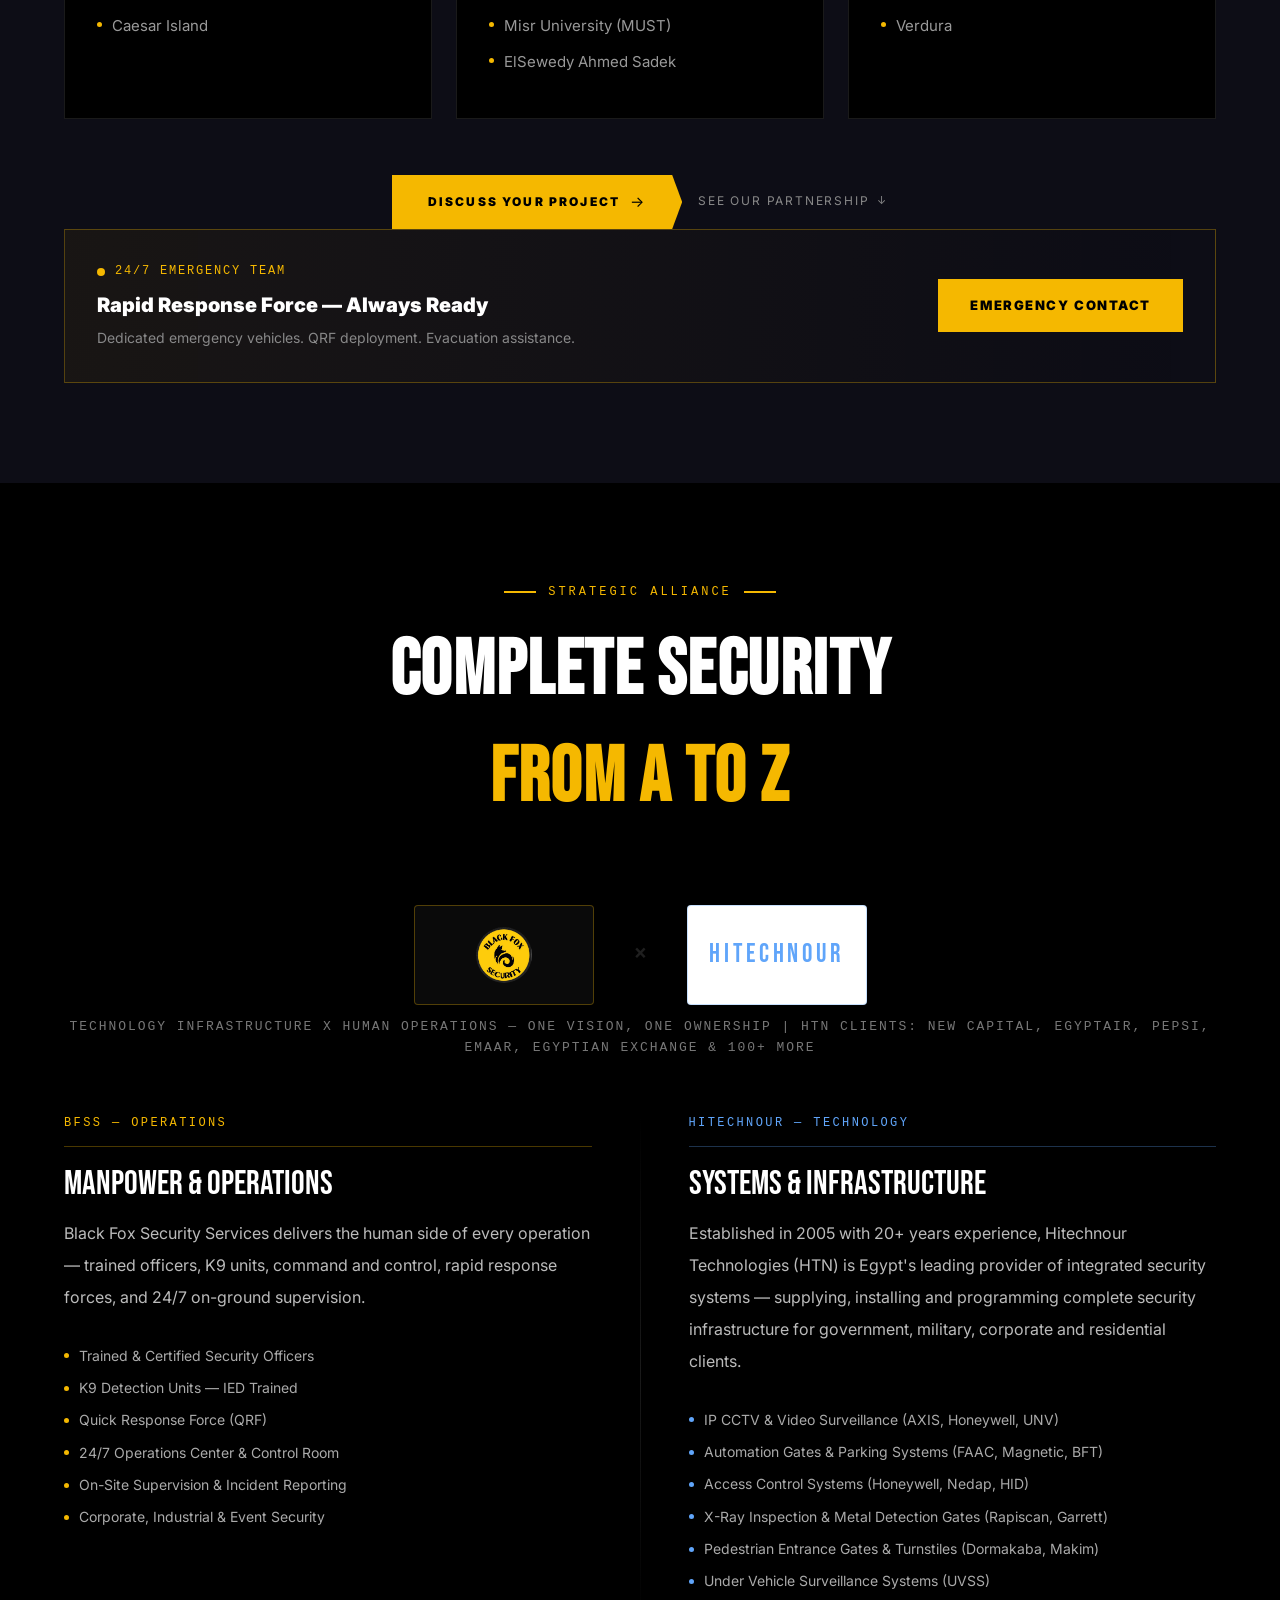
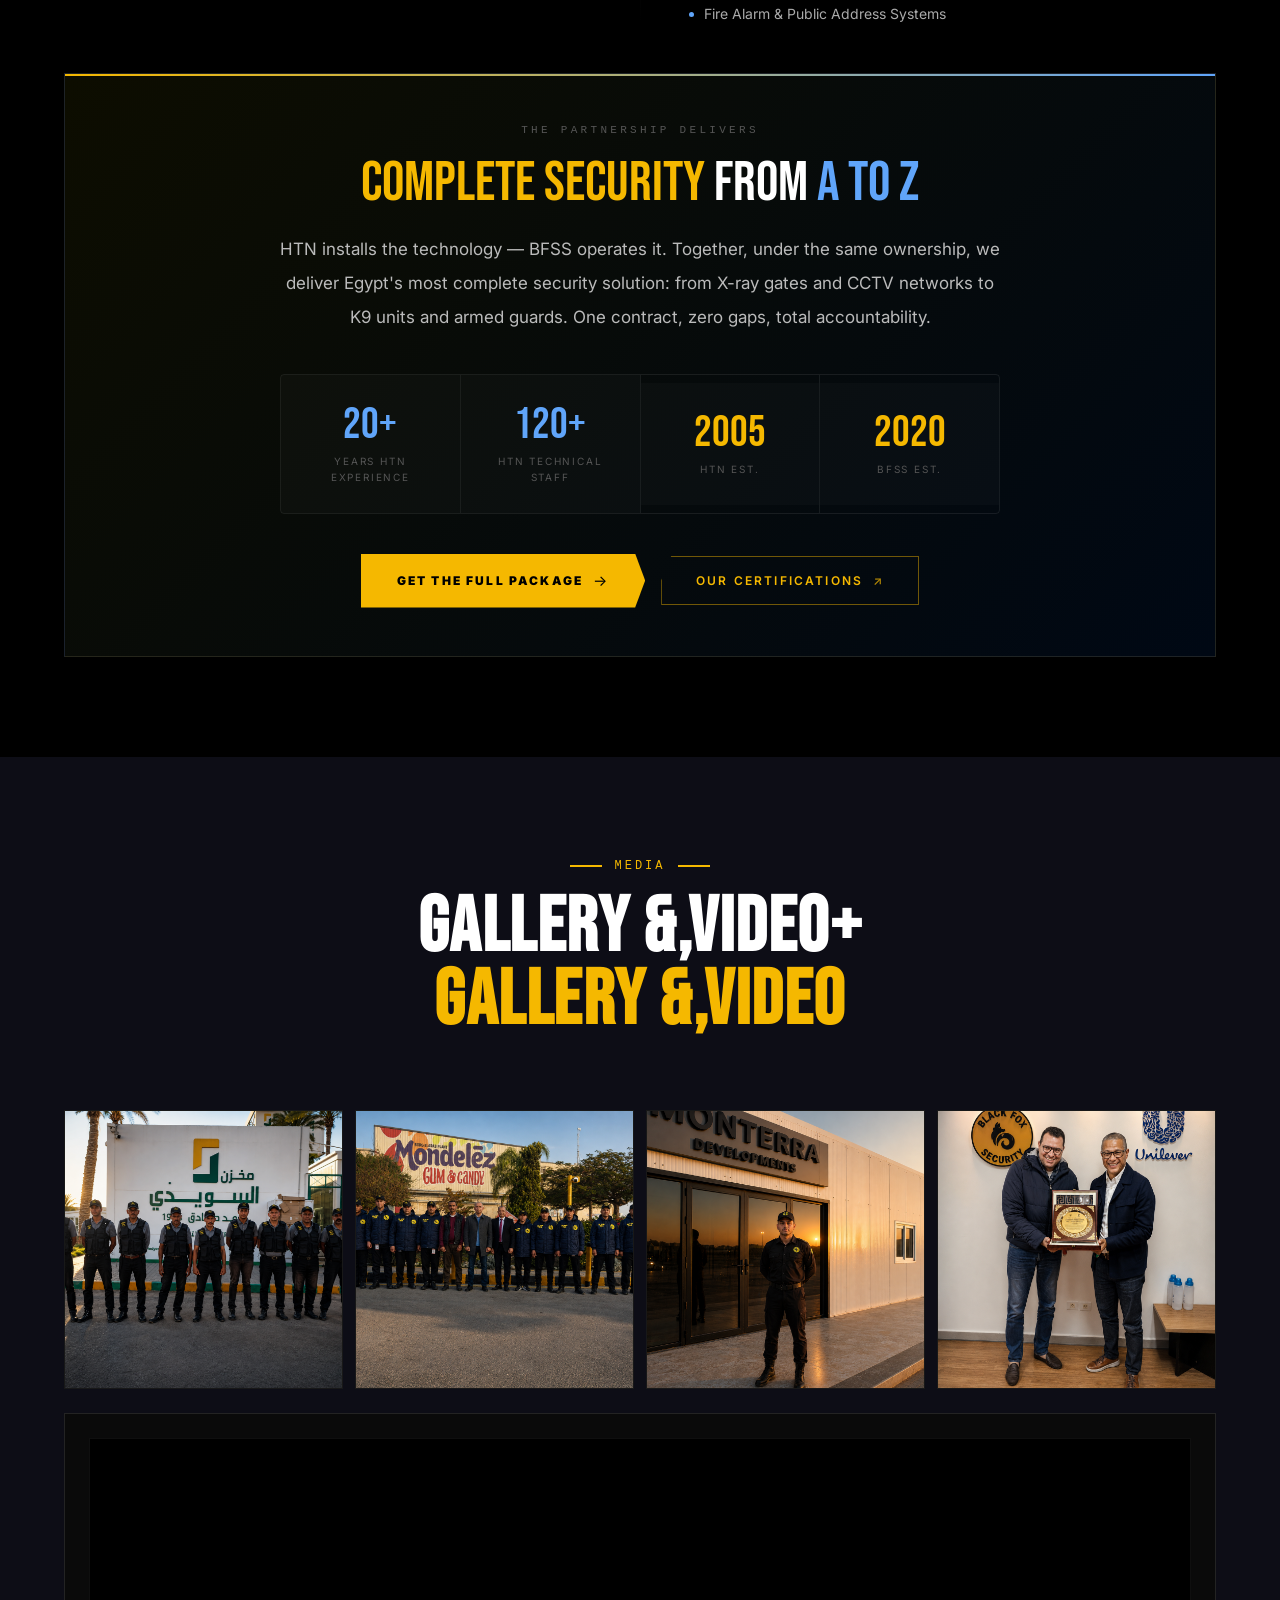
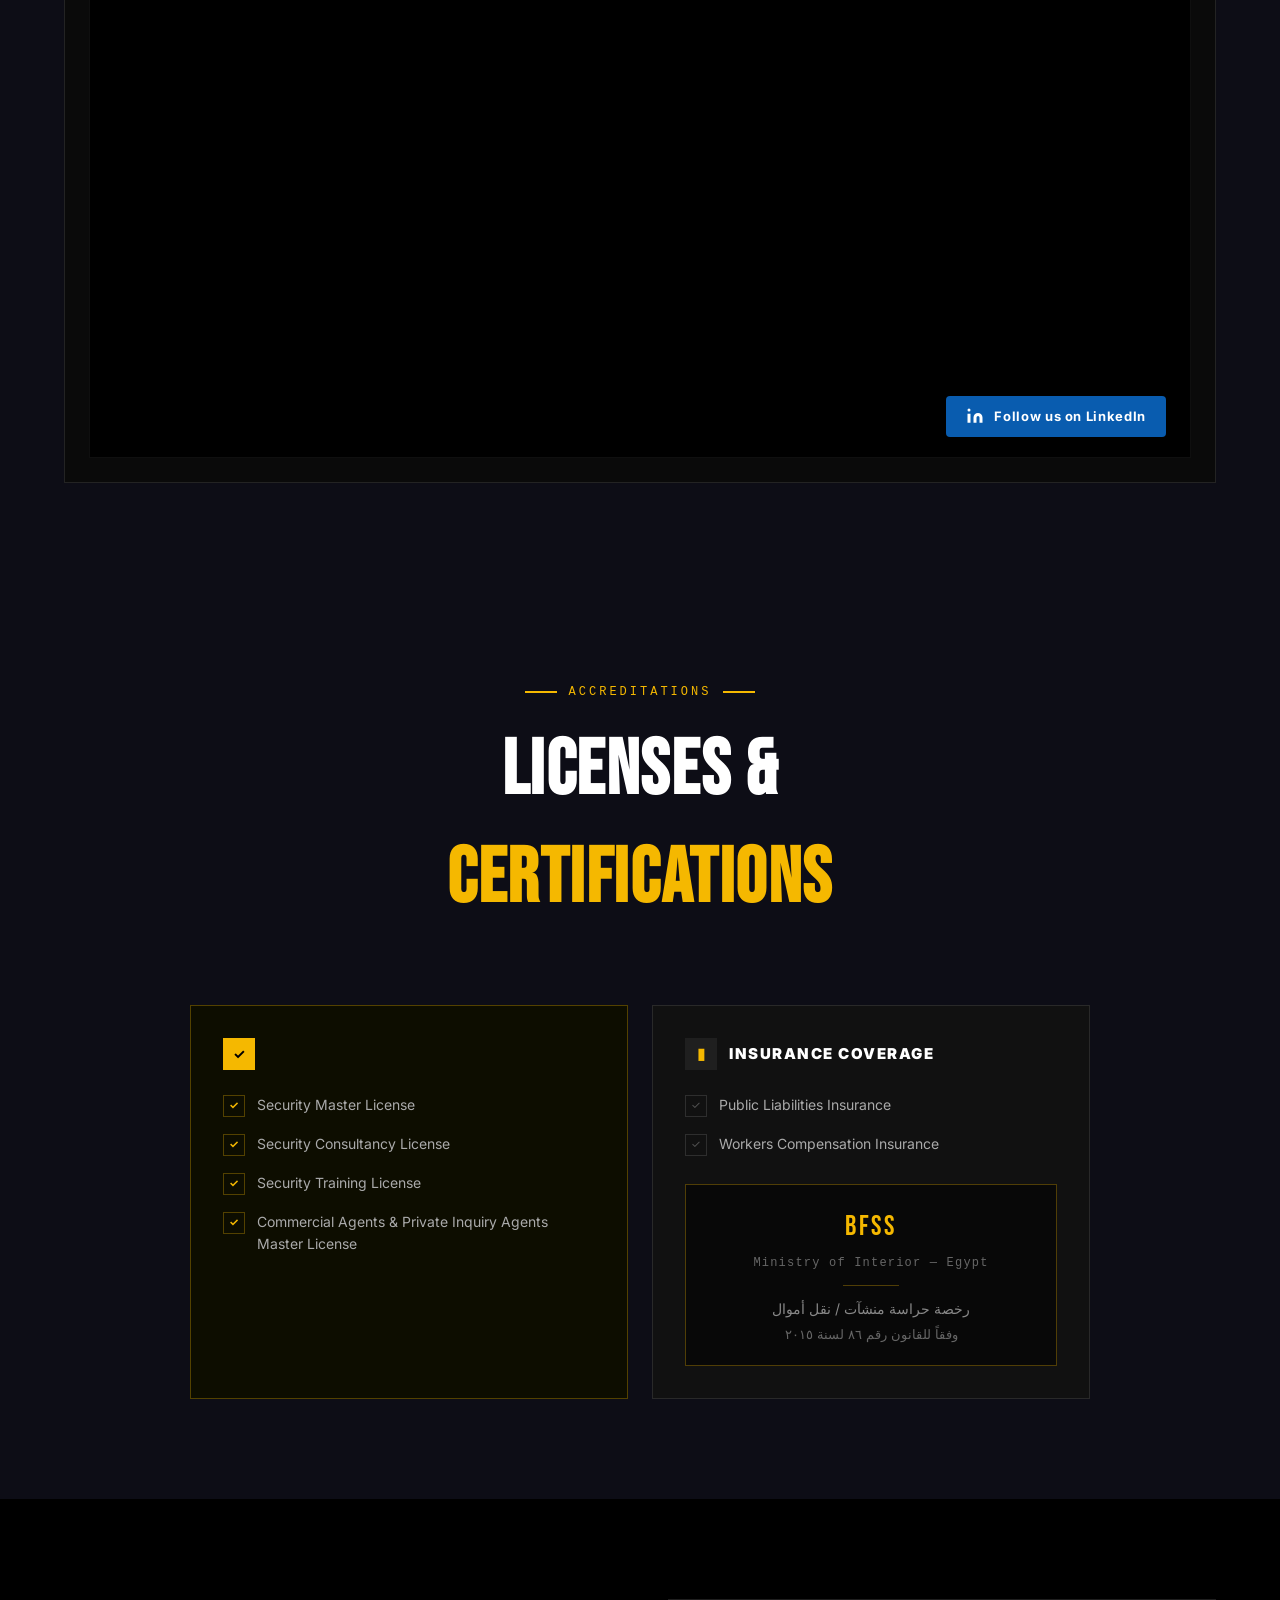
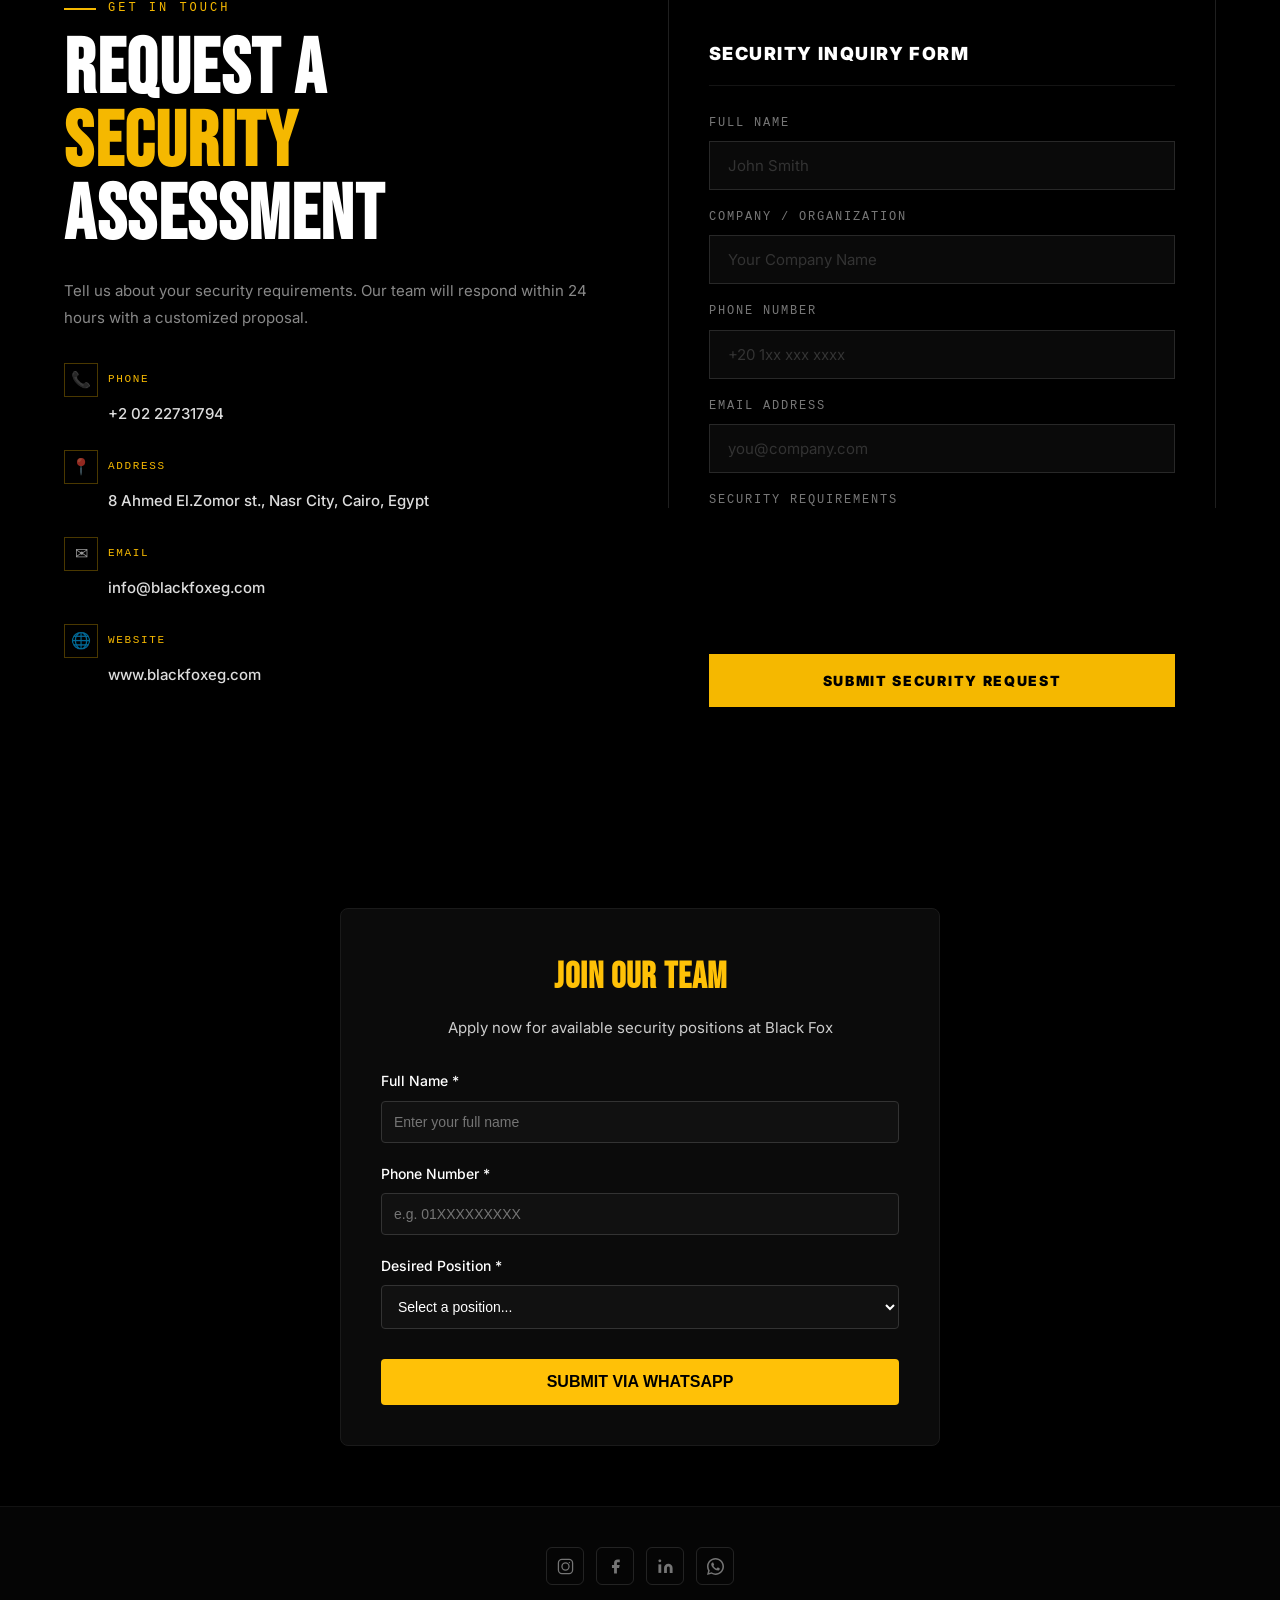
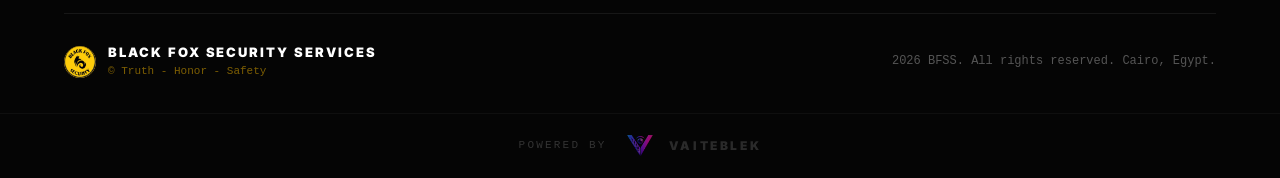
==== commit 54f461d3: "Update index.html" ====
--- a/index.html
+++ b/index.html
@@ -228,6 +228,60 @@
     </div>
   </div>
 </section>
+<!-- START JOBS SECTION -->
+<section id="jobs" style="background-color: #000; padding: 60px 20px; text-align: center; font-family: 'Inter', sans-serif;">
+    <div style="max-width: 600px; margin: 0 auto; background: #0b0b0b; padding: 40px; border-radius: 8px; border: 1px solid #1a1a1a; box-shadow: 0 4px 15px rgba(0,0,0,0.5);">
+        
+        <h2 style="color: #ffc107; font-family: 'Bebas Neue', sans-serif; font-size: 36px; letter-spacing: 1px; margin-bottom: 10px; text-transform: uppercase; text-align: center;">Join Our Team</h2>
+        <p style="color: #ccc; font-size: 15px; margin-bottom: 30px; text-align: center;">Apply now for available security positions at Black Fox</p>
+        
+        <form id="enJobForm" style="text-align: left; direction: ltr;">
+            <!-- Name Field -->
+            <div style="margin-bottom: 20px;">
+                <label for="enApplicantName" style="display: block; color: #fff; font-size: 14px; font-weight: 500; margin-bottom: 8px;">Full Name *</label>
+                <input type="text" id="enApplicantName" required placeholder="Enter your full name" style="width: 100%; padding: 12px; background: #111; border: 1px solid #333; color: #fff; border-radius: 4px; font-size: 14px; box-sizing: border-box;">
+            </div>
+
+            <!-- Phone Field -->
+            <div style="margin-bottom: 20px;">
+                <label for="enApplicantPhone" style="display: block; color: #fff; font-size: 14px; font-weight: 500; margin-bottom: 8px;">Phone Number *</label>
+                <input type="tel" id="enApplicantPhone" required placeholder="e.g. 01XXXXXXXXX" style="width: 100%; padding: 12px; background: #111; border: 1px solid #333; color: #fff; border-radius: 4px; font-size: 14px; box-sizing: border-box;">
+            </div>
+
+            <!-- Position Dropdown -->
+            <div style="margin-bottom: 30px;">
+                <label for="enJobPosition" style="display: block; color: #fff; font-size: 14px; font-weight: 500; margin-bottom: 8px;">Desired Position *</label>
+                <select id="enJobPosition" required style="width: 100%; padding: 12px; background: #111; border: 1px solid #333; color: #fff; border-radius: 4px; font-size: 14px; box-sizing: border-box; cursor: pointer;">
+                    <option value="" disabled selected>Select a position...</option>
+                    <option value="Security Guard">Security Guard</option>
+                    <option value="Security Supervisor">Security Supervisor</option>
+                </select>
+            </div>
+
+            <!-- Submit Button -->
+            <button type="submit" style="width: 100%; padding: 14px; background-color: #ffc107; color: #000; border: none; border-radius: 4px; font-size: 16px; font-weight: bold; cursor: pointer; text-transform: uppercase; transition: background 0.3s ease;">
+                Submit via WhatsApp
+            </button>
+        </form>
+    </div>
+</section>
+
+<script>
+document.getElementById('enJobForm').addEventListener('submit', function(e) {
+    e.preventDefault();
+    const name = document.getElementById('enApplicantName').value;
+    const phone = document.getElementById('enApplicantPhone').value;
+    const position = document.getElementById('enJobPosition').value;
+
+    const text = `New Job Application (Black Fox):\n\n` +
+                 `• Name: ${name}\n` +
+                 `• Phone: ${phone}\n` +
+                 `• Position: ${position}`;
+
+    window.open(`https://wa.me{encodeURIComponent(text)}`, '_blank');
+});
+</script>
+<!-- END JOBS SECTION -->
 
 <footer>
   <div class="wrap">
